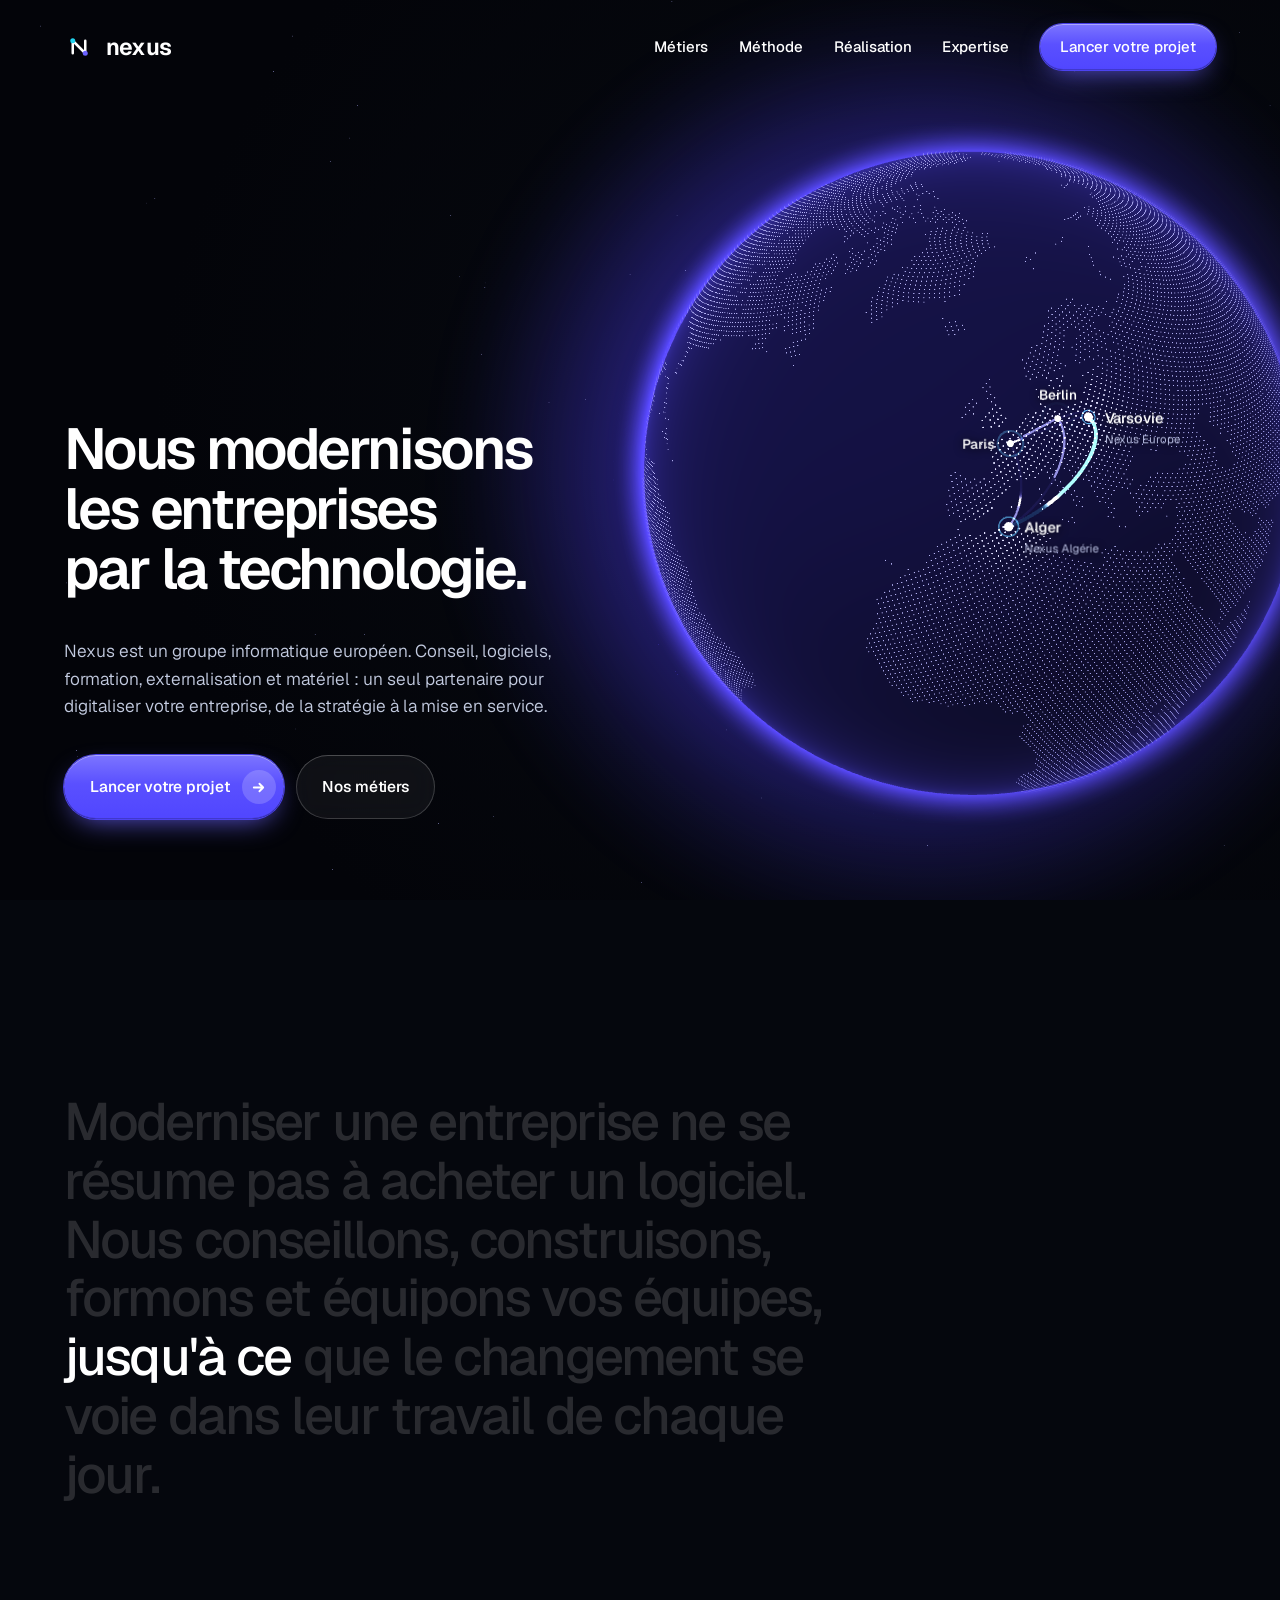
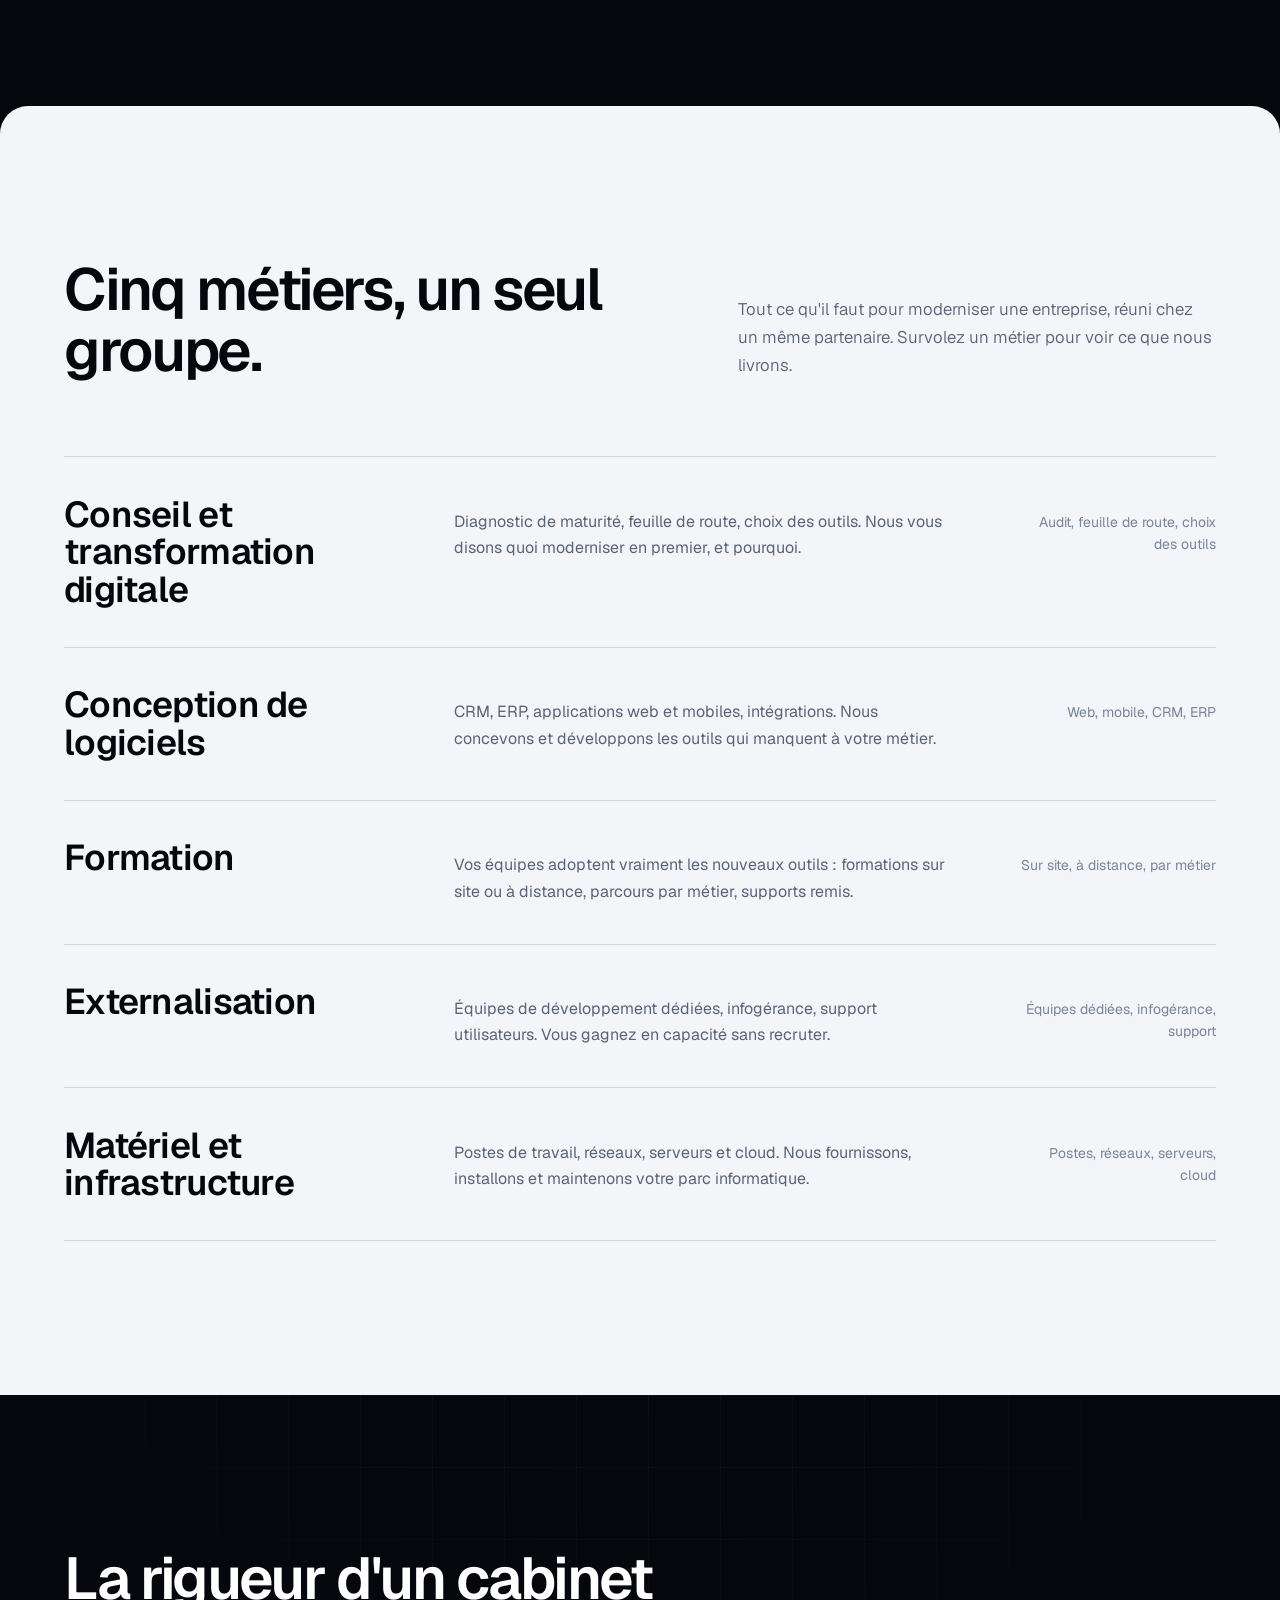
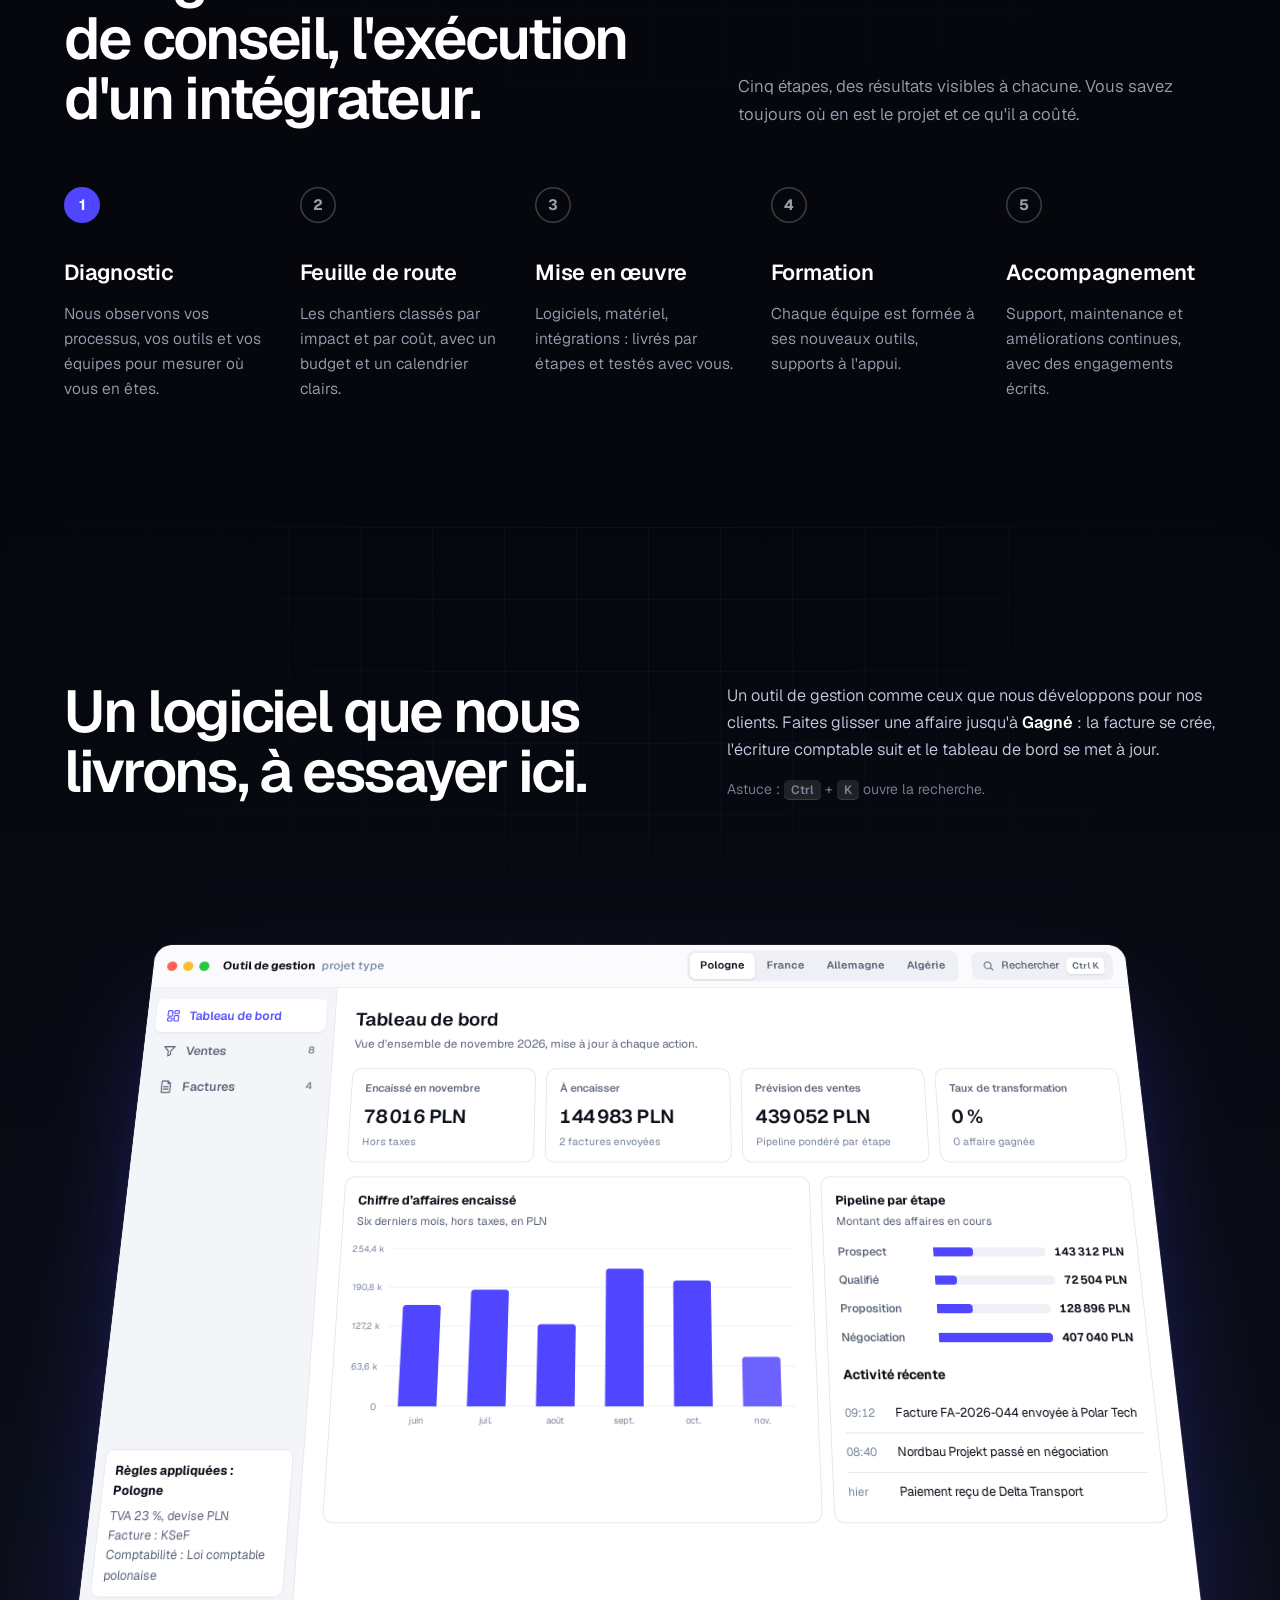
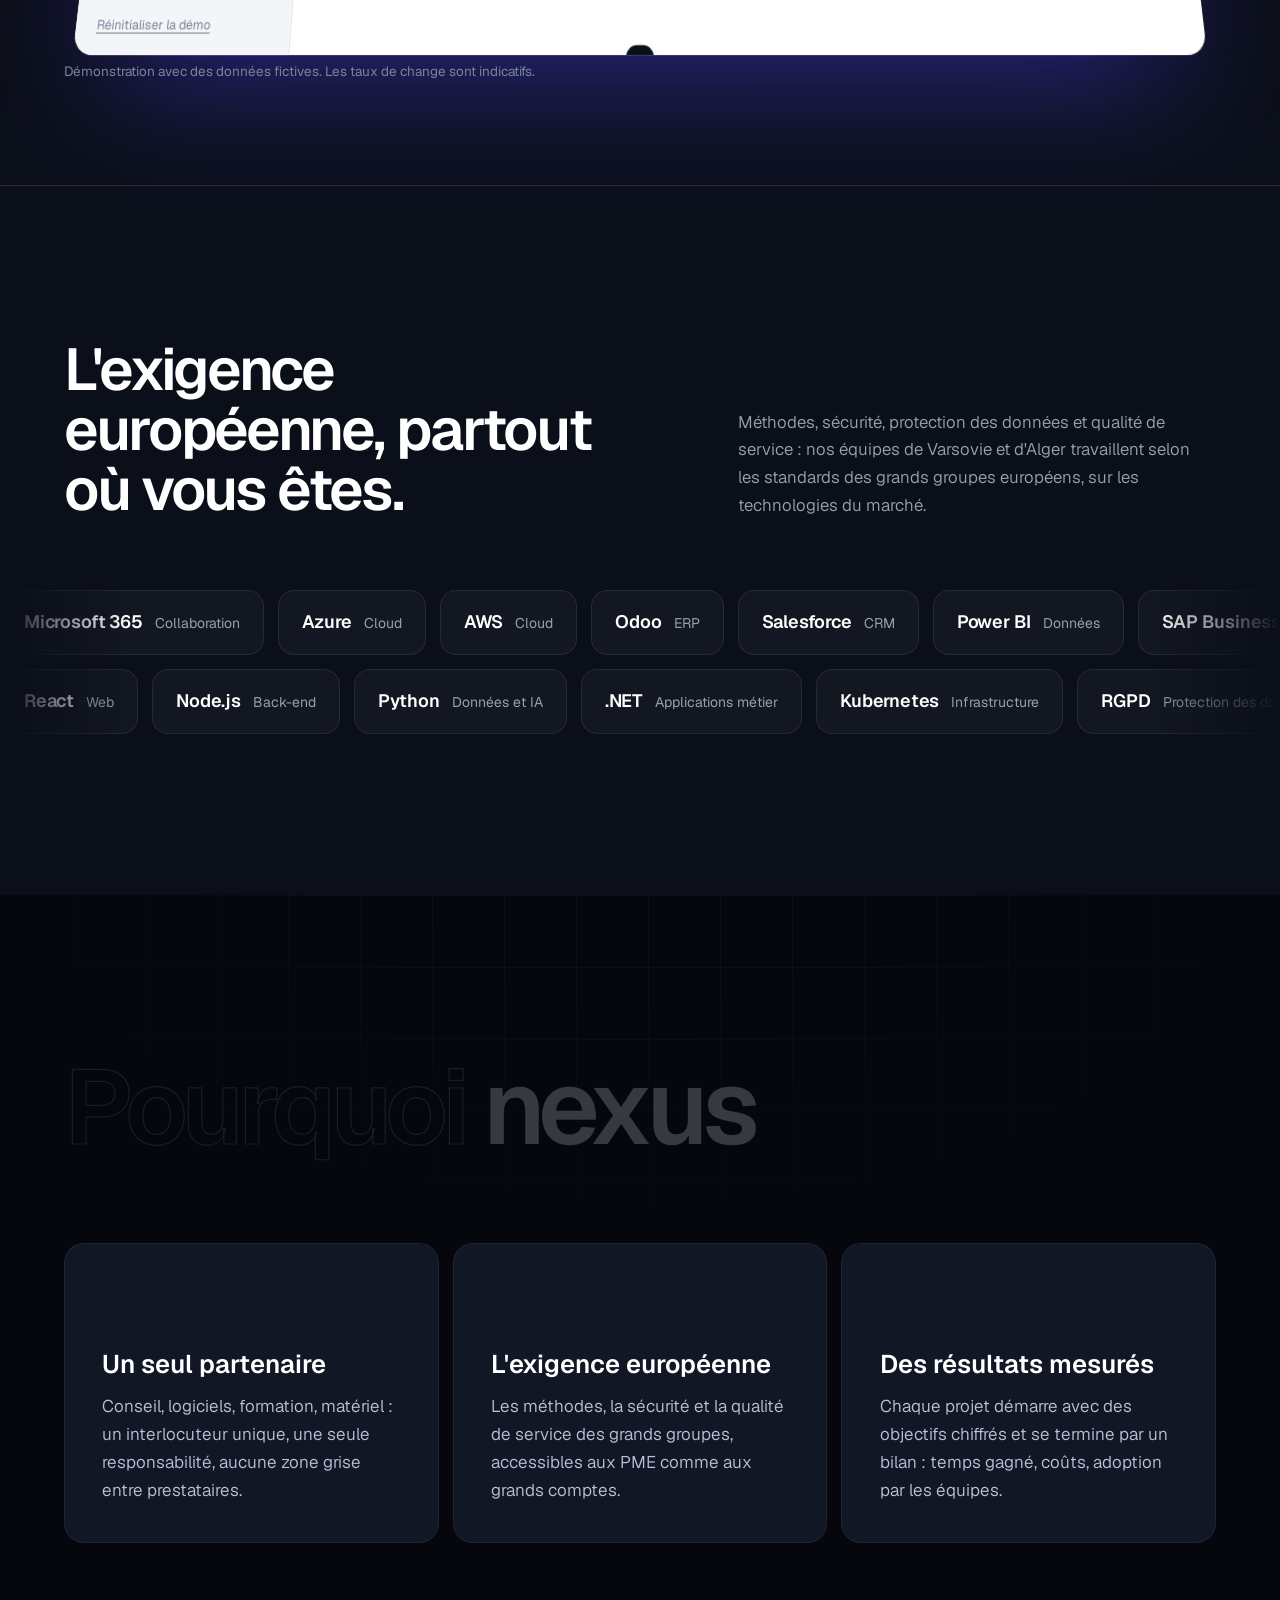
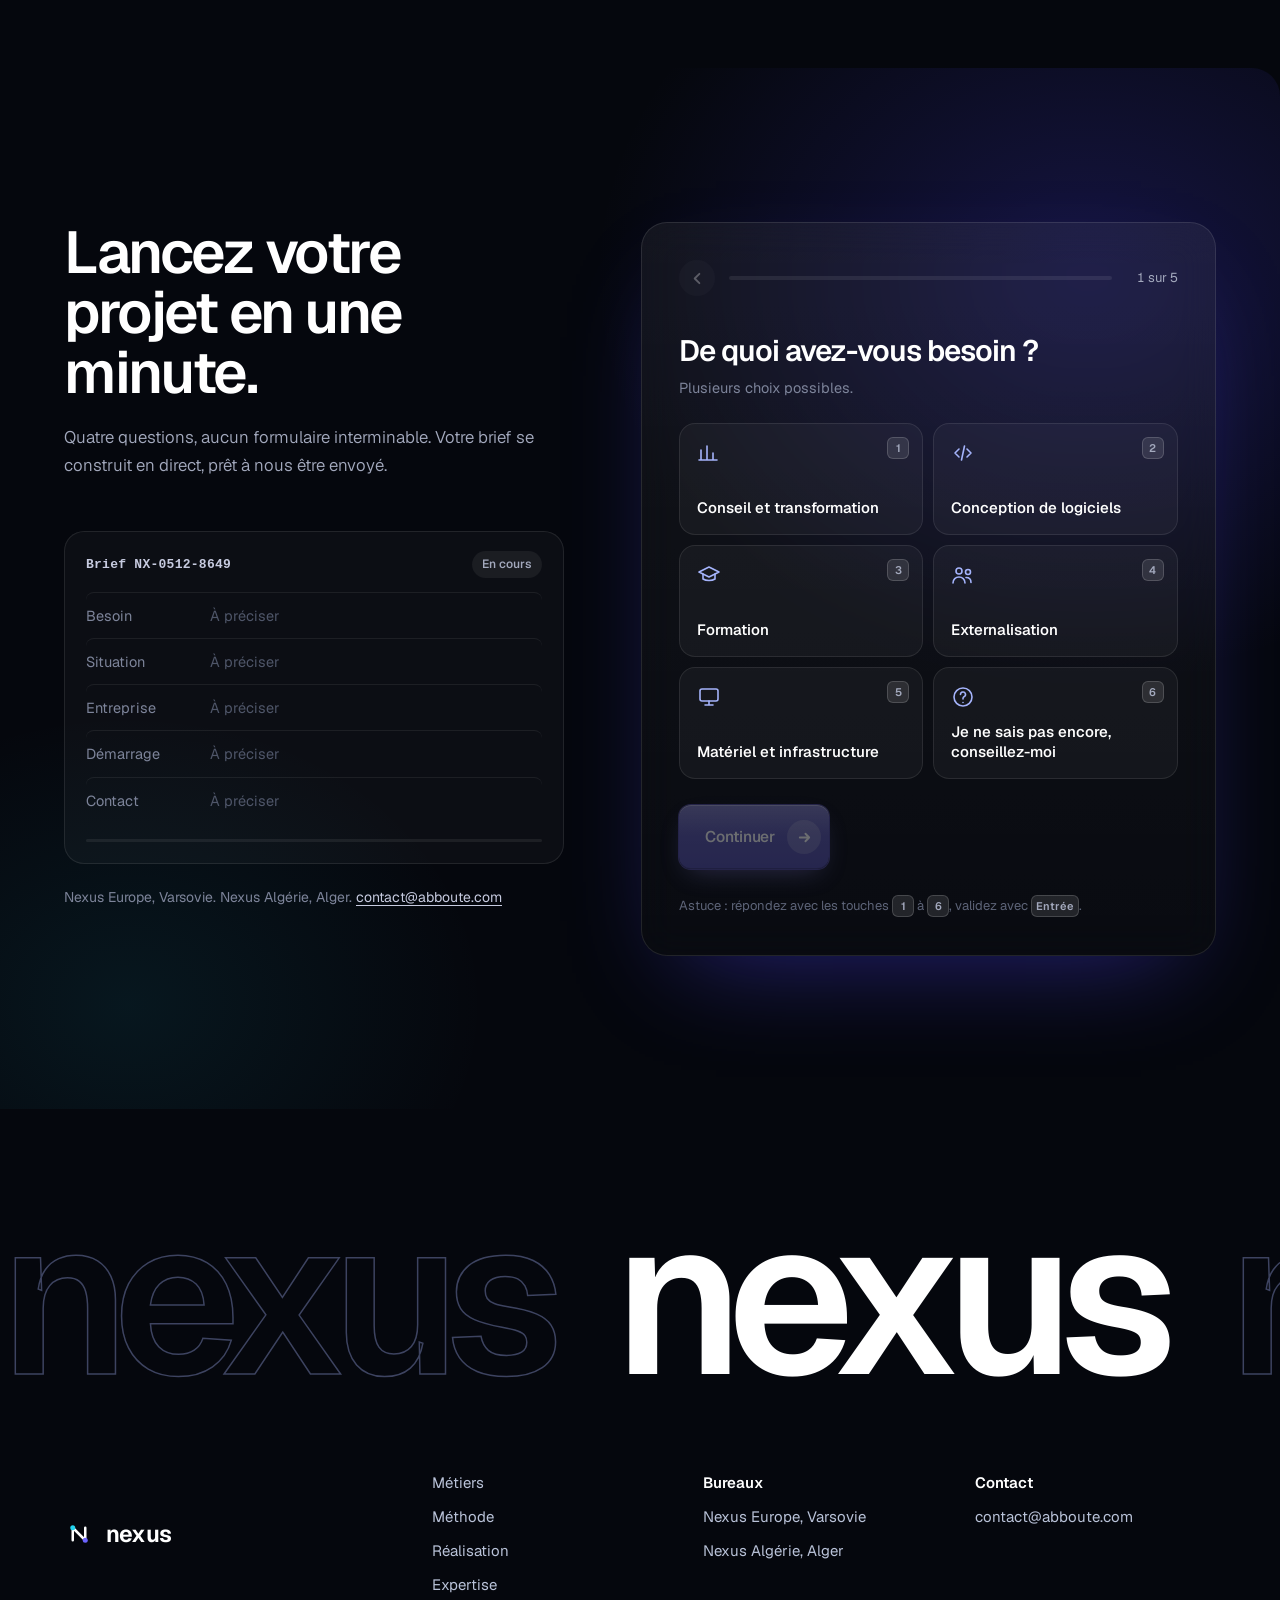
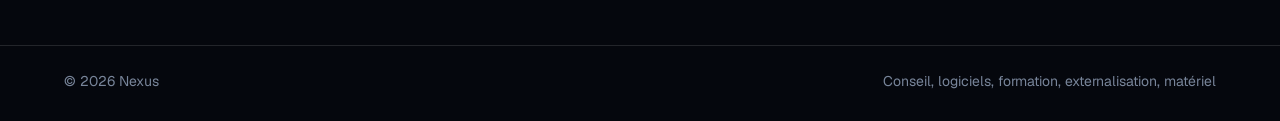
==== index.html @ 3eda7df7 "Nexus : groupe informatique, nouvelle identité, cinq métiers, configurateur de projet Co-Authored-By" ====
<!DOCTYPE html>
<html lang="fr">
<head>
<meta charset="UTF-8">
<meta name="viewport" content="width=device-width, initial-scale=1">
<title>Nexus, groupe informatique : conseil, logiciels, formation, externalisation et matériel</title>
<meta name="description" content="Nexus est un groupe informatique européen installé à Varsovie et à Alger. Conseil, conception de logiciels, formation, externalisation et matériel : un seul partenaire pour moderniser et digitaliser votre entreprise.">
<meta name="theme-color" content="#05070d">
<link rel="icon" href="data:image/svg+xml,%3Csvg xmlns='http://www.w3.org/2000/svg' viewBox='0 0 48 48'%3E%3Crect width='48' height='48' rx='12' fill='%2305070d'/%3E%3Cpath d='M14 34V14l20 20V14' fill='none' stroke='%23fff' stroke-width='4' stroke-linecap='round' stroke-linejoin='round'/%3E%3Ccircle cx='14' cy='14' r='4' fill='%2322d3ee'/%3E%3Ccircle cx='34' cy='34' r='4' fill='%236c63ff'/%3E%3C/svg%3E">
<link rel="preload" href="assets/fonts/geist-latin-wght-normal.woff2" as="font" type="font/woff2" crossorigin>
<link rel="stylesheet" href="assets/css/style.css">
<link rel="preload" href="assets/js/land.bin" as="fetch" type="application/octet-stream" crossorigin>
<script defer src="assets/vendor/gsap.min.js"></script>
<script defer src="assets/vendor/ScrollTrigger.min.js"></script>
<script defer src="assets/vendor/lenis.min.js"></script>
<script defer src="assets/js/globe.js"></script>
<script defer src="assets/js/main.js"></script>
<script defer src="assets/js/suite.js"></script>
<script defer src="assets/js/brief.js"></script>

</head>
<body>

<svg width="0" height="0" style="position:absolute" aria-hidden="true">
  <symbol id="mark" viewBox="0 0 48 48">
    <path d="M14 34V14l20 20V14" fill="none" stroke="currentColor" stroke-width="4" stroke-linecap="round" stroke-linejoin="round"/>
    <circle cx="14" cy="14" r="4" fill="#22d3ee"/><circle cx="34" cy="34" r="4" fill="#6c63ff"/>
  </symbol>
</svg>

<!-- Chargement -->
<div class="loader" id="loader" aria-hidden="true">
  <svg class="loader-mark" viewBox="0 0 48 48">
    <path class="lm-ring" d="M14 34V14l20 20V14"/>
    <circle class="lm-n1" cx="14" cy="14" r="4"/><circle class="lm-n2" cx="34" cy="34" r="4"/>
  </svg>
  <div class="loader-word">nexus</div>
</div>

<a class="skip" href="#contenu">Aller au contenu</a>

<header class="nav" id="nav">
  <a href="#top" class="brand" aria-label="Nexus, accueil">
    <svg class="brand-mark"><use href="#mark"/></svg>
    <span class="brand-word">nexus</span>
  </a>
  <nav class="nav-links" id="navLinks" aria-label="Navigation principale">
    <a href="#metiers">Métiers</a>
    <a href="#methode">Méthode</a>
    <a href="#demo">Réalisation</a>
    <a href="#expertise">Expertise</a>
    <a href="#contact" class="nav-cta">Lancer votre projet</a>
  </nav>
  <button class="burger" id="burger" aria-label="Ouvrir le menu" aria-expanded="false"><span></span><span></span></button>
</header>

<main id="contenu">

<!-- HERO -->
<section class="hero" id="top">
  <canvas class="globe" id="globe" aria-label="Globe interactif reliant les bureaux Nexus d'Alger et de Varsovie à Paris et Berlin. Faites-le tourner en le faisant glisser." role="img"></canvas>
  <div class="globe-labels" id="globeLabels" aria-hidden="true"></div>
  <div class="hero-inner">
    <h1 class="hero-title">
      <span class="hl"><span>Nous modernisons</span></span>
      <span class="hl"><span>les entreprises</span></span>
      <span class="hl"><span>par la technologie.</span></span>
    </h1>
    <p class="hero-lede">Nexus est un groupe informatique européen. Conseil, logiciels, formation, externalisation et matériel&nbsp;: un seul partenaire pour digitaliser votre entreprise, de la stratégie à la mise en service.</p>
    <div class="hero-actions">
      <a href="#contact" class="btn btn-primary">Lancer votre projet</a>
      <a href="#metiers" class="btn btn-ghost">Nos métiers</a>
    </div>
  </div>
</section>

<!-- MANIFESTE -->
<section class="manifesto" aria-label="Notre approche">
  <div class="wrap">
    <p class="mf-text" id="manifesto">Moderniser une entreprise ne se résume pas à acheter un logiciel. Nous conseillons, construisons, formons et équipons vos équipes, jusqu'à ce que le changement se voie dans leur travail de chaque jour.</p>
  </div>
</section>

<!-- METIERS -->
<section class="solutions" id="metiers">
  <div class="wrap">
    <div class="sec-top" data-reveal>
      <h2 class="display-2">Cinq métiers, un seul groupe.</h2>
      <p class="sec-lede">Tout ce qu'il faut pour moderniser une entreprise, réuni chez un même partenaire. Survolez un métier pour voir ce que nous livrons.</p>
    </div>
    <ul class="sol-list" data-reveal-list>
      <li class="sol" data-pv="conseil">
        <h3>Conseil et transformation digitale</h3>
        <p>Diagnostic de maturité, feuille de route, choix des outils. Nous vous disons quoi moderniser en premier, et pourquoi.</p>
        <span class="sol-tags">Audit, feuille de route, choix des outils</span>
      </li>
      <li class="sol" data-pv="code">
        <h3>Conception de logiciels</h3>
        <p>CRM, ERP, applications web et mobiles, intégrations. Nous concevons et développons les outils qui manquent à votre métier.</p>
        <span class="sol-tags">Web, mobile, CRM, ERP</span>
      </li>
      <li class="sol" data-pv="formation">
        <h3>Formation</h3>
        <p>Vos équipes adoptent vraiment les nouveaux outils&nbsp;: formations sur site ou à distance, parcours par métier, supports remis.</p>
        <span class="sol-tags">Sur site, à distance, par métier</span>
      </li>
      <li class="sol" data-pv="outsourcing">
        <h3>Externalisation</h3>
        <p>Équipes de développement dédiées, infogérance, support utilisateurs. Vous gagnez en capacité sans recruter.</p>
        <span class="sol-tags">Équipes dédiées, infogérance, support</span>
      </li>
      <li class="sol" data-pv="materiel">
        <h3>Matériel et infrastructure</h3>
        <p>Postes de travail, réseaux, serveurs et cloud. Nous fournissons, installons et maintenons votre parc informatique.</p>
        <span class="sol-tags">Postes, réseaux, serveurs, cloud</span>
      </li>
    </ul>
  </div>
  <div class="pv" id="pv" aria-hidden="true">
    <div class="pv-panel" data-k="conseil">
      <div class="pv-head"><b>Diagnostic de maturité</b><span>Exemple</span></div>
      <div class="pv-bars">
        <div><span>Processus</span><i style="--v:.72"></i><b>72</b></div>
        <div><span>Outils</span><i style="--v:.41"></i><b>41</b></div>
        <div><span>Données</span><i style="--v:.55"></i><b>55</b></div>
        <div><span>Équipes</span><i style="--v:.83"></i><b>83</b></div>
      </div>
      <div class="pv-total"><span>Priorité n°1</span><b>Unifier les outils</b></div>
    </div>
    <div class="pv-panel" data-k="code">
      <div class="pv-head"><b>synchronisation.ts</b><span>main</span></div>
      <pre class="pv-code"><span class="k">const</span> clients = <span class="k">await</span> crm.<span class="f">lister</span>();
<span class="k">await</span> erp.<span class="f">synchroniser</span>(clients);
tableau.<span class="f">actualiser</span>(<span class="s">'ventes'</span>);
<span class="c">// livré au sprint 4, testé</span><span class="caret"></span></pre>
    </div>
    <div class="pv-panel" data-k="formation">
      <div class="pv-head"><b>Parcours Microsoft 365</b><span>Exemple</span></div>
      <div class="pv-bars">
        <div><span>Teams</span><i style="--v:1"></i><b>100 %</b></div>
        <div><span>SharePoint</span><i style="--v:.75"></i><b>75 %</b></div>
        <div><span>Power BI</span><i class="live" style="--v:.4"></i><b>40 %</b></div>
      </div>
      <div class="pv-total"><span>Équipe ventes</span><b>18 personnes</b></div>
    </div>
    <div class="pv-panel" data-k="outsourcing">
      <div class="pv-head"><b>Support utilisateurs</b><span>Exemple</span></div>
      <ul class="pv-lines pv-tickets">
        <li><span><i class="dot ok"></i>Accès VPN, Lyon</span><b>Résolu</b></li>
        <li><span><i class="dot ok"></i>Nouveau poste, Varsovie</span><b>Résolu</b></li>
        <li class="new"><span><i class="dot run"></i>Imprimante, Alger</span><b>En cours</b></li>
      </ul>
      <div class="pv-total"><span>Prise en charge</span><b>en 12 min</b></div>
    </div>
    <div class="pv-panel" data-k="materiel">
      <div class="pv-head"><b>Parc informatique</b><span>Exemple</span></div>
      <ul class="pv-lines">
        <li><span><i class="dot ok"></i>Postes de travail</span><b>48 à jour</b></li>
        <li><span><i class="dot ok"></i>Serveurs et cloud</span><b>6 surveillés</b></li>
        <li><span><i class="dot run"></i>Réseau et Wi-Fi</span><b>3 sites</b></li>
      </ul>
      <div class="pv-total"><span>Sauvegarde</span><b>cette nuit, 02 h 00</b></div>
    </div>
  </div>
</section>

<!-- METHODE -->
<section class="method" id="methode">
  <div class="wrap">
    <div class="sec-top" data-reveal>
      <h2 class="display-2">La rigueur d'un cabinet de conseil, l'exécution d'un intégrateur.</h2>
      <p class="sec-lede">Cinq étapes, des résultats visibles à chacune. Vous savez toujours où en est le projet et ce qu'il a coûté.</p>
    </div>
    <ol class="steps" id="steps" data-reveal-list>
      <li class="step"><span class="step-n">1</span><h3>Diagnostic</h3><p>Nous observons vos processus, vos outils et vos équipes pour mesurer où vous en êtes.</p></li>
      <li class="step"><span class="step-n">2</span><h3>Feuille de route</h3><p>Les chantiers classés par impact et par coût, avec un budget et un calendrier clairs.</p></li>
      <li class="step"><span class="step-n">3</span><h3>Mise en œuvre</h3><p>Logiciels, matériel, intégrations&nbsp;: livrés par étapes et testés avec vous.</p></li>
      <li class="step"><span class="step-n">4</span><h3>Formation</h3><p>Chaque équipe est formée à ses nouveaux outils, supports à l'appui.</p></li>
      <li class="step"><span class="step-n">5</span><h3>Accompagnement</h3><p>Support, maintenance et améliorations continues, avec des engagements écrits.</p></li>
    </ol>
  </div>
</section>

<!-- DEMO -->
<section class="demo" id="demo">
  <div class="wrap demo-head" data-reveal>
    <h2 class="display-2">Un logiciel que nous livrons, à essayer ici.</h2>
    <div class="demo-intro">
      <p>Un outil de gestion comme ceux que nous développons pour nos clients. Faites glisser une affaire jusqu'à <strong>Gagné</strong>&nbsp;: la facture se crée, l'écriture comptable suit et le tableau de bord se met à jour.</p>
      <p class="kbd-hint">Astuce&nbsp;: <kbd>Ctrl</kbd> + <kbd>K</kbd> ouvre la recherche.</p>
    </div>
  </div>

  <div class="app" id="app" aria-label="Démonstration interactive d'un outil de gestion développé par Nexus">
    <div class="app-bar">
      <div class="lights" aria-hidden="true"><i></i><i></i><i></i></div>
      <div class="app-title">Outil de gestion <span>projet type</span></div>
      <div class="country" role="radiogroup" aria-label="Pays de votre entreprise" id="countrySwitch"></div>
      <button class="search-btn" id="openPalette" type="button"><svg viewBox="0 0 24 24" aria-hidden="true"><circle cx="11" cy="11" r="6.5"/><path d="M16 16l4.5 4.5"/></svg><span>Rechercher</span><kbd>Ctrl K</kbd></button>
    </div>
    <div class="app-body">
      <aside class="app-side">
        <nav class="side-nav" aria-label="Modules de la démo">
          <button data-page="dash" type="button"><svg viewBox="0 0 24 24" aria-hidden="true"><rect x="3.5" y="3.5" width="7" height="9" rx="1.5"/><rect x="13.5" y="3.5" width="7" height="5" rx="1.5"/><rect x="13.5" y="11.5" width="7" height="9" rx="1.5"/><rect x="3.5" y="15.5" width="7" height="5" rx="1.5"/></svg>Tableau de bord</button>
          <button data-page="crm" type="button"><svg viewBox="0 0 24 24" aria-hidden="true"><path d="M4 5h16l-6 7v6l-4 2v-8z"/></svg>Ventes<span class="side-count" id="crmCount"></span></button>
          <button data-page="inv" type="button"><svg viewBox="0 0 24 24" aria-hidden="true"><path d="M6 3h9l4 4v14H6z"/><path d="M15 3v4h4M9 12h7M9 16h7"/></svg>Factures<span class="side-count" id="invCount"></span></button>
        </nav>
        <div class="side-foot">
          <div class="side-rules" id="sideRules"></div>
          <button class="reset" id="resetDemo" type="button">Réinitialiser la démo</button>
        </div>
      </aside>
      <div class="app-main" id="view" tabindex="-1"></div>
    </div>
    <div class="toast" id="toast" role="status" aria-live="polite"></div>
    <div class="palette-scrim" id="paletteScrim" hidden>
      <div class="palette" role="dialog" aria-modal="true" aria-label="Recherche et commandes">
        <div class="palette-input"><svg viewBox="0 0 24 24" aria-hidden="true"><circle cx="11" cy="11" r="6.5"/><path d="M16 16l4.5 4.5"/></svg>
          <input id="paletteInput" type="text" placeholder="Rechercher un client, une facture, une action…" aria-label="Rechercher" autocomplete="off" aria-controls="paletteList">
          <kbd>Échap</kbd></div>
        <ul class="palette-list" id="paletteList" data-lenis-prevent role="listbox"></ul>
      </div>
    </div>
  </div>
  <p class="wrap demo-note">Démonstration avec des données fictives. Les taux de change sont indicatifs.</p>
</section>


<!-- EXPERTISE -->
<section class="norms" id="expertise">
  <div class="wrap">
    <div class="sec-top" data-reveal>
      <h2 class="display-2">L'exigence européenne, partout où vous êtes.</h2>
      <p class="sec-lede">Méthodes, sécurité, protection des données et qualité de service&nbsp;: nos équipes de Varsovie et d'Alger travaillent selon les standards des grands groupes européens, sur les technologies du marché.</p>
    </div>
  </div>
  <div class="marquee" aria-label="Technologies et standards que nous utilisons">
    <ul class="mq-row"><li><b>Microsoft 365</b><span>Collaboration</span></li><li><b>Azure</b><span>Cloud</span></li><li><b>AWS</b><span>Cloud</span></li><li><b>Odoo</b><span>ERP</span></li><li><b>Salesforce</b><span>CRM</span></li><li><b>Power BI</b><span>Données</span></li><li><b>SAP Business One</b><span>ERP</span></li></ul><ul class="mq-row" aria-hidden="true"><li><b>Microsoft 365</b><span>Collaboration</span></li><li><b>Azure</b><span>Cloud</span></li><li><b>AWS</b><span>Cloud</span></li><li><b>Odoo</b><span>ERP</span></li><li><b>Salesforce</b><span>CRM</span></li><li><b>Power BI</b><span>Données</span></li><li><b>SAP Business One</b><span>ERP</span></li></ul>
  </div>
  <div class="marquee rev" aria-hidden="true">
    <ul class="mq-row"><li><b>React</b><span>Web</span></li><li><b>Node.js</b><span>Back-end</span></li><li><b>Python</b><span>Données et IA</span></li><li><b>.NET</b><span>Applications métier</span></li><li><b>Kubernetes</b><span>Infrastructure</span></li><li><b>RGPD</b><span>Protection des données</span></li><li><b>ISO 27001</b><span>Sécurité</span></li><li><b>ITIL</b><span>Services informatiques</span></li><li><b>Scrum</b><span>Méthode agile</span></li></ul><ul class="mq-row"><li><b>React</b><span>Web</span></li><li><b>Node.js</b><span>Back-end</span></li><li><b>Python</b><span>Données et IA</span></li><li><b>.NET</b><span>Applications métier</span></li><li><b>Kubernetes</b><span>Infrastructure</span></li><li><b>RGPD</b><span>Protection des données</span></li><li><b>ISO 27001</b><span>Sécurité</span></li><li><b>ITIL</b><span>Services informatiques</span></li><li><b>Scrum</b><span>Méthode agile</span></li></ul>
  </div>
</section>

<!-- POURQUOI -->
<section class="why">
  <div class="wrap">
    <h2 class="why-title"><span class="why-o">Pourquoi</span> <span>nexus</span></h2>
    <div class="why-grid" data-reveal-list>
      <article class="why-card"><h3>Un seul partenaire</h3><p>Conseil, logiciels, formation, matériel&nbsp;: un interlocuteur unique, une seule responsabilité, aucune zone grise entre prestataires.</p></article>
      <article class="why-card"><h3>L'exigence européenne</h3><p>Les méthodes, la sécurité et la qualité de service des grands groupes, accessibles aux PME comme aux grands comptes.</p></article>
      <article class="why-card"><h3>Des résultats mesurés</h3><p>Chaque projet démarre avec des objectifs chiffrés et se termine par un bilan&nbsp;: temps gagné, coûts, adoption par les équipes.</p></article>
    </div>
  </div>
</section>

<!-- CONTACT : configurateur de projet -->
<section class="contact" id="contact">
  <div class="wrap cfg-grid">
    <div class="cfg-left">
      <h2 class="display-2">Lancez votre projet en une minute.</h2>
      <p class="sec-lede">Quatre questions, aucun formulaire interminable. Votre brief se construit en direct, prêt à nous être envoyé.</p>
      <article class="brief" id="brief" aria-live="polite">
        <header><span class="brief-ref" id="briefRef">Brief NX</span><span class="brief-state" id="briefState">En cours</span></header>
        <dl>
          <div data-b="need"><dt>Besoin</dt><dd>À préciser</dd></div>
          <div data-b="stage"><dt>Situation</dt><dd>À préciser</dd></div>
          <div data-b="size"><dt>Entreprise</dt><dd>À préciser</dd></div>
          <div data-b="when"><dt>Démarrage</dt><dd>À préciser</dd></div>
          <div data-b="who"><dt>Contact</dt><dd>À préciser</dd></div>
        </dl>
        <div class="brief-bar"><i id="briefBar"></i></div>
      </article>
      <p class="cfg-offices">Nexus Europe, Varsovie. Nexus Algérie, Alger. <a href="mailto:contact@abboute.com">contact@abboute.com</a></p>
    </div>

    <form class="cfg" id="cfg" novalidate>
      <div class="cfg-top"><button type="button" class="cfg-back" id="cfgBack" aria-label="Question précédente" disabled><svg viewBox="0 0 16 16"><path d="M10 3L5 8l5 5"/></svg></button>
        <div class="cfg-prog" aria-hidden="true"><i id="cfgProg"></i></div><span class="cfg-count" id="cfgCount">1 sur 5</span></div>

      <fieldset class="cfg-step on" data-step="need">
        <legend>De quoi avez-vous besoin&nbsp;?</legend>
        <p class="cfg-hint">Plusieurs choix possibles.</p>
        <div class="tiles"><label class="tile"><input type="checkbox" name="need" value="Conseil et transformation"><span class="tile-in"><kbd>1</kbd><svg viewBox="0 0 24 24"><path d="M4 19V9m6 10V5m6 14v-7m4 7H2"/></svg><b>Conseil et transformation</b></span></label><label class="tile"><input type="checkbox" name="need" value="Conception de logiciels"><span class="tile-in"><kbd>2</kbd><svg viewBox="0 0 24 24"><path d="M8 8l-4 4 4 4m8-8l4 4-4 4M13.5 5l-3 14"/></svg><b>Conception de logiciels</b></span></label><label class="tile"><input type="checkbox" name="need" value="Formation"><span class="tile-in"><kbd>3</kbd><svg viewBox="0 0 24 24"><path d="M2 9l10-5 10 5-10 5L2 9z"/><path d="M6 11v5c3 2 9 2 12 0v-5"/></svg><b>Formation</b></span></label><label class="tile"><input type="checkbox" name="need" value="Externalisation"><span class="tile-in"><kbd>4</kbd><svg viewBox="0 0 24 24"><circle cx="8" cy="8" r="3"/><circle cx="17" cy="9" r="2.5"/><path d="M2 20c0-3.5 2.7-6 6-6s6 2.5 6 6m1-5.5c3 0 5 2 5 5"/></svg><b>Externalisation</b></span></label><label class="tile"><input type="checkbox" name="need" value="Matériel et infrastructure"><span class="tile-in"><kbd>5</kbd><svg viewBox="0 0 24 24"><rect x="3" y="4" width="18" height="12" rx="2"/><path d="M8 20h8m-4-4v4"/></svg><b>Matériel et infrastructure</b></span></label><label class="tile"><input type="checkbox" name="need" value="Je ne sais pas encore, conseillez-moi"><span class="tile-in"><kbd>6</kbd><svg viewBox="0 0 24 24"><circle cx="12" cy="12" r="9"/><path d="M9.5 9.5a2.5 2.5 0 1 1 3.5 2.3c-.6.3-1 .9-1 1.6v.6M12 17.5h.01"/></svg><b>Je ne sais pas encore, conseillez-moi</b></span></label></div>
        <button type="button" class="btn btn-primary cfg-next" disabled>Continuer</button>
      </fieldset>

      <fieldset class="cfg-step" data-step="stage">
        <legend>Où en est votre projet&nbsp;?</legend>
        <div class="opts"><label class="opt"><input type="radio" name="stage" value="Une idée à explorer"><span><kbd>1</kbd>Une idée à explorer</span></label><label class="opt"><input type="radio" name="stage" value="Un besoin précis"><span><kbd>2</kbd>Un besoin précis</span></label><label class="opt"><input type="radio" name="stage" value="Une urgence"><span><kbd>3</kbd>Une urgence</span></label></div>
      </fieldset>

      <fieldset class="cfg-step" data-step="size">
        <legend>Quelle est la taille de votre entreprise&nbsp;?</legend>
        <div class="opts"><label class="opt"><input type="radio" name="size" value="1 à 10 personnes"><span><kbd>1</kbd>1 à 10 personnes</span></label><label class="opt"><input type="radio" name="size" value="11 à 50 personnes"><span><kbd>2</kbd>11 à 50 personnes</span></label><label class="opt"><input type="radio" name="size" value="51 à 250 personnes"><span><kbd>3</kbd>51 à 250 personnes</span></label><label class="opt"><input type="radio" name="size" value="Plus de 250 personnes"><span><kbd>4</kbd>Plus de 250 personnes</span></label></div>
      </fieldset>

      <fieldset class="cfg-step" data-step="when">
        <legend>Quand souhaitez-vous démarrer&nbsp;?</legend>
        <div class="opts"><label class="opt"><input type="radio" name="when" value="Dès que possible"><span><kbd>1</kbd>Dès que possible</span></label><label class="opt"><input type="radio" name="when" value="Dans 1 à 3 mois"><span><kbd>2</kbd>Dans 1 à 3 mois</span></label><label class="opt"><input type="radio" name="when" value="Plus tard, je me renseigne"><span><kbd>3</kbd>Plus tard, je me renseigne</span></label></div>
      </fieldset>

      <fieldset class="cfg-step" data-step="who">
        <legend>Où vous envoyer notre réponse&nbsp;?</legend>
        <div class="cfg-fields">
          <div class="field"><input id="cf-name" name="name" required placeholder=" " autocomplete="name"><label for="cf-name">Nom et prénom</label></div>
          <div class="field"><input id="cf-mail" name="email" type="email" required placeholder=" " autocomplete="email"><label for="cf-mail">E-mail professionnel</label></div>
          <div class="field"><input id="cf-co" name="company" placeholder=" " autocomplete="organization"><label for="cf-co">Entreprise</label></div>
          <div class="field"><input id="cf-msg" name="message" placeholder=" "><label for="cf-msg">Un mot sur le projet (facultatif)</label></div>
        </div>
        <button type="submit" class="btn btn-primary cfg-next">Générer mon brief</button>
        <p class="cfg-err" id="cfgErr" role="alert"></p>
      </fieldset>

      <div class="cfg-step cfg-done" data-step="done" tabindex="-1">
        <svg class="done-mark" viewBox="0 0 64 64" aria-hidden="true"><circle cx="32" cy="32" r="28"/><path d="M20 33l8 8 16-17"/></svg>
        <h3>Votre brief est prêt.</h3>
        <p>Il ne reste qu'à l'envoyer&nbsp;: votre messagerie s'ouvre avec tout prérempli.</p>
        <dl class="done-sum" id="doneSum"></dl>
        <div class="done-actions">
          <a class="btn btn-primary" id="cfgSend" href="#">Envoyer le brief</a>
          <button type="button" class="btn btn-ghost" id="cfgCopy">Copier le brief</button>
        </div>
        <button type="button" class="cfg-restart" id="cfgEdit">Modifier mes réponses</button>
      </div>
      <p class="cfg-keys" aria-hidden="true">Astuce&nbsp;: répondez avec les touches <kbd>1</kbd> à <kbd>6</kbd>, validez avec <kbd>Entrée</kbd>.</p>
    </form>
  </div>
</section>

</main>

<footer class="footer">
  <div class="foot-giant" aria-hidden="true"><div class="fg-track"><span>nexus</span><span>nexus</span><span>nexus</span><span>nexus</span><span>nexus</span><span>nexus</span></div></div>
  <div class="wrap foot-cols">
    <div class="foot-brand"><svg class="brand-mark"><use href="#mark"/></svg><span class="brand-word">nexus</span></div>
    <nav class="foot-col" aria-label="Pied de page"><a href="#metiers">Métiers</a><a href="#methode">Méthode</a><a href="#demo">Réalisation</a><a href="#expertise">Expertise</a></nav>
    <div class="foot-col"><span class="fh">Bureaux</span><span>Nexus Europe, Varsovie</span><span>Nexus Algérie, Alger</span></div>
    <div class="foot-col"><span class="fh">Contact</span><a href="mailto:contact@abboute.com">contact@abboute.com</a></div>
  </div>
  <div class="wrap foot-base"><span>© 2026 Nexus</span><span>Conseil, logiciels, formation, externalisation, matériel</span></div>
</footer>

</body>
</html>
---- assets/css/style.css ----
@font-face{font-family:'Geist';font-style:normal;font-display:swap;font-weight:100 900;src:url(../fonts/geist-latin-ext-wght-normal.woff2) format('woff2-variations');unicode-range:U+0100-02BA,U+02BD-02C5,U+02C7-02CC,U+02CE-02D7,U+02DD-02FF,U+0304,U+0308,U+0329,U+1D00-1DBF,U+1E00-1E9F,U+1EF2-1EFF,U+2020,U+20A0-20AB,U+20AD-20C0,U+2113,U+2C60-2C7F,U+A720-A7FF}
@font-face{font-family:'Geist';font-style:normal;font-display:swap;font-weight:100 900;src:url(../fonts/geist-latin-wght-normal.woff2) format('woff2-variations');unicode-range:U+0000-00FF,U+0131,U+0152-0153,U+02BB-02BC,U+02C6,U+02DA,U+02DC,U+0304,U+0308,U+0329,U+2000-206F,U+20AC,U+2122,U+2191,U+2193,U+2212,U+2215,U+FEFF,U+FFFD}
/* ABBOUTE — identité de l'ancien logo, composition Panattoni */
:root{
  --night:#05070d; --night-2:#0b0f19; --night-3:#121726;
  --royal:#5046ff; --royal-d:#3f35d9; --signal:#6c63ff; --sky:#a5b4fc;
  --white:#fff; --mist:#f4f5f8; --rule:#e4e7ee;
  --slate:#5a6478; --muted:#78859a; --steel:#98a0b0;
  --line:rgba(255,255,255,.12); --line-2:rgba(255,255,255,.22);
  --f:'Geist',system-ui,-apple-system,'Segoe UI',sans-serif;
  --ease:cubic-bezier(.16,1,.3,1); --ease-io:cubic-bezier(.65,0,.35,1);
  --gut:clamp(20px,5vw,96px);
}
*,*::before,*::after{box-sizing:border-box;margin:0;padding:0}
html{scroll-behavior:smooth;-webkit-font-smoothing:antialiased;-moz-osx-font-smoothing:grayscale}
body{font-family:var(--f);font-size:17px;line-height:1.6;color:var(--white);background:var(--night);overflow-x:hidden}
a{color:inherit;text-decoration:none}
button{font:inherit;color:inherit;background:none;border:0;cursor:pointer}
input,textarea{font:inherit;color:inherit}
:focus-visible{outline:2px solid var(--sky);outline-offset:3px;border-radius:2px}
::selection{background:var(--royal);color:#fff}
.wrap{max-width:1560px;margin:0 auto;padding:0 var(--gut)}
.skip{position:absolute;left:-999px;top:12px;background:#fff;color:var(--night);padding:10px 16px;z-index:200}
.skip:focus{left:12px}

/* Wordmark, typographie du logo : italique large et grasse */
.brand{display:inline-flex;align-items:center;gap:12px}
.brand-mark{width:34px;height:34px;color:#fff}
.brand-word{font-weight:700;font-size:19px;letter-spacing:.16em}
.display-2{font-weight:600;font-size:clamp(2.2rem,4.6vw,4.4rem);line-height:1.02;letter-spacing:-.04em}
.sec-top{display:grid;grid-template-columns:1.25fr 1fr;gap:clamp(30px,6vw,120px);align-items:end;margin-bottom:clamp(48px,6vw,96px)}
.sec-lede{font-size:clamp(1.05rem,1.3vw,1.2rem);line-height:1.65;color:var(--steel);max-width:52ch;font-weight:350}

/* Boutons */
.btn{display:inline-flex;align-items:center;justify-content:center;gap:10px;padding:17px 30px;font-weight:600;font-size:15.5px;position:relative;overflow:hidden;isolation:isolate;transition:color .35s var(--ease)}
.btn::after{content:"";position:absolute;inset:0;z-index:-1;transform:scaleX(0);transform-origin:right;transition:transform .55s var(--ease-io)}
.btn:hover::after{transform:scaleX(1);transform-origin:left}
.btn-primary{background:var(--royal);color:#fff}
.btn-primary::after{background:var(--signal)}
.btn-ghost{box-shadow:inset 0 0 0 1px var(--line-2);color:#fff}
.btn-ghost::after{background:#fff}
.btn-ghost:hover{color:var(--night)}

/* Chargement : le symbole se trace, une seule fois */
.loader{position:fixed;inset:0;z-index:300;background:var(--night);display:flex;align-items:center;justify-content:center;gap:18px;transition:transform 1s var(--ease-io) .15s}
.loader.out{transform:translateY(-100%)}
.loader-mark{width:64px;height:64px;fill:none;stroke-linecap:round}
.lm-ring{stroke:#fff;stroke-width:4.2;stroke-dasharray:80;stroke-dashoffset:80;animation:draw .8s var(--ease) .05s forwards}
.lm-swoosh{stroke:var(--sky);stroke-width:3;stroke-dasharray:40;stroke-dashoffset:40;animation:draw .5s var(--ease) .4s forwards}
@keyframes draw{to{stroke-dashoffset:0}}
.loader-word{font-weight:700;font-size:clamp(26px,3.4vw,40px);letter-spacing:.18em;clip-path:inset(0 100% 0 0);animation:wipe .7s var(--ease) .35s forwards}
@keyframes wipe{to{clip-path:inset(0 0 0 0)}}

/* Navigation */
.nav{position:fixed;inset:0 0 auto;z-index:100;display:flex;align-items:center;justify-content:space-between;padding:24px var(--gut);transition:padding .5s var(--ease),background .5s var(--ease),box-shadow .5s}
.nav.solid{background:rgba(5,7,13,.9);backdrop-filter:blur(16px) saturate(1.4);-webkit-backdrop-filter:blur(16px) saturate(1.4);padding-top:14px;padding-bottom:14px;box-shadow:0 1px 0 var(--line)}
.nav-links{display:flex;align-items:center;gap:clamp(18px,2.4vw,40px)}
.nav-links a{font-size:15px;font-weight:500;position:relative}
.nav-links a:not(.nav-cta)::after{content:"";position:absolute;left:0;right:0;bottom:-6px;height:2px;background:var(--sky);transform:scaleX(0);transform-origin:right;transition:transform .45s var(--ease-io)}
.nav-links a:not(.nav-cta):hover::after{transform:scaleX(1);transform-origin:left}
.nav-cta{background:var(--royal);padding:12px 20px;transition:background .3s}
.nav-cta:hover{background:var(--signal)}
.burger{display:none;width:44px;height:44px;flex-direction:column;justify-content:center;align-items:center;gap:7px}
.burger span{width:26px;height:2px;background:#fff;transition:transform .4s var(--ease)}
.burger[aria-expanded="true"] span:first-child{transform:translateY(4.5px) rotate(45deg)}
.burger[aria-expanded="true"] span:last-child{transform:translateY(-4.5px) rotate(-45deg)}

/* Hero */
.hero{position:relative;min-height:100svh;display:flex;align-items:flex-end;overflow:hidden;background:radial-gradient(60% 75% at 72% 48%,#151238 0%,#05070d 58%,#030409 100%)}
.globe{position:absolute;inset:0;width:100%;height:100%;display:block;cursor:grab;touch-action:pan-y;opacity:0;transition:opacity 1.2s ease}
.globe-ready .globe{opacity:1}
.grabbing .globe{cursor:grabbing}
.globe-labels{position:absolute;inset:0;pointer-events:none;z-index:1}
.g-label{position:absolute;left:0;top:0;opacity:0;white-space:nowrap;will-change:transform,opacity}
.g-label>*{position:relative}
.g-label.r>b,.g-label.r>span{left:16px;top:-11px}
.g-label.l>b{left:-16px;top:-10px;transform:translateX(-100%)}
.g-label.t>b{top:-34px;transform:translateX(-50%)}
.g-label b{display:block;font-weight:550;font-size:13.5px;letter-spacing:-.005em;color:#fff;text-shadow:0 1px 10px rgba(3,4,9,.9)}
.g-label span{display:block;font-size:11.5px;color:#b7bde0;margin-top:1px;text-shadow:0 1px 10px rgba(3,4,9,.9)}
.g-label.hq b{font-size:14.5px}
.no-webgl .hero{background:radial-gradient(55% 70% at 74% 50%,#2a2380 0%,#151238 35%,#05070d 70%)}
.hero-inner{position:relative;z-index:2;pointer-events:none;padding:140px var(--gut) clamp(56px,9vh,110px);width:100%;max-width:1560px;margin:0 auto}
.hero-title{font-weight:600;font-size:clamp(2.4rem,4.5vw,5rem);line-height:1;letter-spacing:-.045em}
.hl{display:block;overflow:hidden;padding:0 .08em .04em 0}
.hl>span{display:block;transform:translateY(108%);transition:transform 1.25s var(--ease)}
.ready .hl>span{transform:none}
.ready .hl:nth-child(2)>span{transition-delay:.09s}
.ready .hl:nth-child(3)>span{transition-delay:.18s}
.hero-lede{max-width:46ch;margin-top:clamp(26px,3vw,40px);font-size:clamp(1.05rem,1.35vw,1.28rem);line-height:1.6;color:#c3cbe0;font-weight:350}
.hero-actions,.hero-title{pointer-events:auto}
.hero-actions{display:flex;flex-wrap:wrap;gap:12px;margin-top:34px}
.hero-offices{margin-top:30px;font-size:14.5px;color:var(--muted)}
.hero-lede,.hero-actions,.hero-offices{opacity:0;transform:translateY(16px);transition:opacity 1s var(--ease),transform 1s var(--ease)}
.ready .hero-lede{opacity:1;transform:none;transition-delay:.45s}
.ready .hero-actions{opacity:1;transform:none;transition-delay:.55s}
.ready .hero-offices{opacity:1;transform:none;transition-delay:.65s}

/* Texte circulaire (signature Panattoni) */
.spin-link{position:absolute;z-index:3;right:var(--gut);bottom:clamp(56px,9vh,110px);width:150px;height:150px;display:block}
.spin-link svg{width:100%;height:100%;overflow:visible;animation:spin 20s linear infinite}
.spin-link text{font-size:13.5px;font-weight:600;fill:#fff;letter-spacing:.06em}
.spin-core{position:absolute;inset:38px;border-radius:50%;background:var(--royal);display:grid;place-items:center;transition:transform .5s var(--ease),background .3s}
.spin-core svg{width:28px;height:28px;fill:none;stroke:#fff;stroke-width:1.8;stroke-linecap:round;stroke-linejoin:round;animation:none}
.spin-link:hover .spin-core{transform:scale(1.12);background:var(--signal)}
@keyframes spin{to{transform:rotate(360deg)}}

/* Démo */
.demo{padding:clamp(96px,12vw,180px) 0 clamp(70px,8vw,120px);background:linear-gradient(180deg,var(--night) 0%,var(--night-2) 100%)}
.demo-head{display:grid;grid-template-columns:1.2fr 1fr;gap:clamp(30px,6vw,110px);align-items:end;margin-bottom:clamp(40px,5vw,72px)}
.demo-intro p{color:#c3cbe0;font-size:clamp(1.02rem,1.25vw,1.16rem);line-height:1.65;max-width:50ch;font-weight:350}
.demo-intro strong{color:#fff;font-weight:600}
.kbd-hint{margin-top:14px;font-size:14px!important;color:var(--muted)!important}
kbd{font-family:var(--f);font-size:12px;font-weight:600;padding:2px 7px;border-radius:5px;background:rgba(255,255,255,.1);box-shadow:inset 0 -1px 0 rgba(255,255,255,.12)}
.demo-note{margin-top:22px;font-size:13.5px;color:var(--muted)}

/* Méthode, solutions, normes, pourquoi, contact */
.solutions{background:var(--mist);color:var(--night);padding:clamp(100px,12vw,190px) 0}
.solutions .sec-lede{color:var(--slate)}
.sol-list{list-style:none;border-top:1px solid #cfd4de}
.sol{display:grid;grid-template-columns:minmax(220px,1fr) 1.5fr minmax(150px,.6fr);gap:clamp(20px,4vw,64px);align-items:baseline;padding:clamp(28px,3vw,44px) 0;border-bottom:1px solid #cfd4de;position:relative;isolation:isolate;transition:color .45s var(--ease-io),padding .55s var(--ease)}
.sol::before{content:"";position:absolute;inset:0 calc(-1 * var(--gut));background:var(--night);z-index:-1;transform:scaleY(0);transform-origin:bottom;transition:transform .55s var(--ease-io)}
.sol:hover{color:#fff;padding-left:clamp(10px,1.5vw,24px)}
.sol:hover::before{transform:scaleY(1);transform-origin:top}
.sol h3{font-weight:600;font-size:clamp(1.6rem,2.8vw,2.6rem);line-height:1.05;letter-spacing:-.02em}
.sol p{color:var(--slate);line-height:1.65;max-width:56ch;transition:color .45s}
.sol:hover p{color:#c3cbe0}
.sol-tags{justify-self:end;text-align:right;font-size:14px;color:var(--muted);transition:color .45s}
.sol:hover .sol-tags{color:var(--sky)}

.method{padding:clamp(100px,12vw,190px) 0;background:var(--night)}
.steps{list-style:none;display:grid;grid-template-columns:repeat(5,1fr);gap:clamp(16px,2vw,32px);position:relative}
.step{padding-top:40px;position:relative}
.step-n{position:absolute;top:-18px;left:0;width:36px;height:36px;border-radius:50%;display:grid;place-items:center;font-weight:700;font-size:15px;background:var(--night);box-shadow:inset 0 0 0 1.5px var(--line-2);color:var(--steel);transition:background .5s,color .5s,box-shadow .5s;z-index:1}
.step.on .step-n{background:var(--royal);color:#fff;box-shadow:none}
.step h3{font-weight:600;font-size:clamp(1.25rem,1.7vw,1.6rem);margin:10px 0 12px;letter-spacing:-.01em}
.step p{color:var(--steel);font-size:15.5px;line-height:1.6;font-weight:350}
.steps::after{content:"";position:absolute;left:0;top:0;height:2px;width:calc(var(--p,0) * 100%);background:var(--sky);transition:width .15s linear}

.norms{padding:clamp(100px,12vw,190px) 0;background:var(--night-2);border-top:1px solid var(--line)}
.norm-grid{display:grid;grid-template-columns:repeat(3,1fr);border-top:1px solid var(--line);border-left:1px solid var(--line)}
.norm{padding:clamp(28px,2.8vw,44px);border-right:1px solid var(--line);border-bottom:1px solid var(--line);display:flex;flex-direction:column;gap:14px;transition:background .45s var(--ease)}
.norm:hover{background:rgba(80,70,255,.12)}
.norm h3{font-weight:600;font-size:clamp(1.25rem,1.6vw,1.5rem)}
.norm p{color:var(--steel);font-size:15.5px;line-height:1.65;font-weight:350;flex:1}
.norm ul{list-style:none;display:flex;flex-wrap:wrap;gap:8px;margin-top:6px}
.norm li{font-size:13px;font-weight:600;padding:6px 11px;border-radius:999px;background:rgba(165,180,252,.12);color:var(--sky)}

.why{padding:clamp(100px,12vw,190px) 0;background:var(--night)}
.why-title{font-weight:600;font-size:clamp(3rem,10vw,10rem);line-height:.92;letter-spacing:-.055em;margin-bottom:clamp(50px,6vw,90px)}
.why-o{color:transparent;-webkit-text-stroke:1.5px rgba(255,255,255,.85)}
.why-grid{display:grid;grid-template-columns:repeat(3,1fr);gap:clamp(16px,2vw,28px)}
.why-card{background:var(--night-3);padding:clamp(30px,3vw,48px);min-height:300px;display:flex;flex-direction:column;justify-content:flex-end;transition:background .5s var(--ease),transform .6s var(--ease)}
.why-card:hover{background:var(--royal);transform:translateY(-6px)}
.why-card h3{font-weight:600;font-size:clamp(1.4rem,2vw,1.9rem);margin-bottom:14px;line-height:1.1}
.why-card p{color:#b9c2d8;line-height:1.65;font-weight:350;transition:color .4s}
.why-card:hover p{color:#e8edff}

.contact{padding:clamp(100px,12vw,190px) 0;background:var(--white);color:var(--night)}
.contact .sec-lede{color:var(--slate);margin-top:22px}
.contact-grid{display:grid;grid-template-columns:1fr 1fr;gap:clamp(40px,7vw,130px);align-items:start}
.offices{display:grid;grid-template-columns:repeat(3,auto);gap:clamp(20px,3vw,48px);margin-top:clamp(40px,5vw,70px);justify-content:start}
.offices dt{font-weight:600;font-size:18px;margin-bottom:6px}
.offices dd{color:var(--slate);font-size:15px;line-height:1.55}
.offices a{color:var(--royal);font-weight:600;border-bottom:1px solid currentColor}
.form{display:grid;gap:22px}
.field{position:relative}
.field input,.field textarea{width:100%;border:0;border-bottom:1.5px solid #c8cedb;background:none;padding:24px 0 10px;font-size:17px;outline:none;resize:vertical;transition:border-color .3s}
.field label{position:absolute;left:0;top:22px;color:var(--muted);pointer-events:none;transition:all .3s var(--ease)}
.field input:focus,.field textarea:focus{border-color:var(--royal)}
.field input:focus+label,.field input:not(:placeholder-shown)+label,.field textarea:focus+label,.field textarea:not(:placeholder-shown)+label{top:0;font-size:13px;color:var(--royal);font-weight:600}
.field.err input,.field.err textarea{border-color:#c62b2b}
.need{border:0;display:flex;flex-wrap:wrap;gap:8px}
.need legend{font-size:13px;font-weight:600;color:var(--slate);margin-bottom:10px}
.need label{cursor:pointer}
.need input{position:absolute;opacity:0}
.need span{display:inline-block;padding:10px 16px;border-radius:999px;box-shadow:inset 0 0 0 1.5px #c8cedb;font-size:15px;transition:all .25s}
.need input:checked+span{background:var(--night);color:#fff;box-shadow:none}
.need input:focus-visible+span{outline:2px solid var(--royal);outline-offset:2px}
.form .btn{justify-self:start;margin-top:6px}
.form-status{font-size:15px;color:var(--royal);min-height:1.5em}
.form-status.bad{color:#c62b2b}

.footer{background:var(--night);padding-top:clamp(60px,7vw,110px);overflow:hidden}
.foot-giant{white-space:nowrap;margin-bottom:clamp(50px,6vw,90px)}
.fg-track{display:inline-flex;animation:marq 38s linear infinite}
.fg-track span{font-weight:600;font-size:clamp(5rem,17vw,17rem);line-height:.9;letter-spacing:-.06em;padding-right:.3em;color:transparent;-webkit-text-stroke:1.5px rgba(165,180,252,.35)}
.fg-track span:nth-child(even){color:#fff;-webkit-text-stroke:0}
@keyframes marq{to{transform:translateX(-50%)}}
.foot-cols{display:grid;grid-template-columns:1.4fr 1fr 1fr 1fr;gap:30px;padding-bottom:48px}
.foot-brand{display:flex;align-items:center;gap:12px}
.foot-col{display:flex;flex-direction:column;gap:10px;font-size:15px;color:#b9c2d8}
.foot-col a:hover{color:var(--sky)}
.fh{color:#fff;font-weight:600}
.foot-base{display:flex;justify-content:space-between;gap:20px;padding-top:24px;padding-bottom:28px;border-top:1px solid var(--line);font-size:14px;color:var(--muted)}

/* ===================== APPLICATION DE DÉMO ===================== */
.app{--a-bg:#fff;--a-side:#f4f5f8;--a-ink:#0b0f19;--a-sub:#5a6478;--a-mut:#78859a;--a-rule:#e4e7ee;
  position:relative;max-width:1400px;margin:0 auto;width:calc(100% - 2 * var(--gut));border-radius:14px;overflow:hidden;background:var(--a-bg);color:var(--a-ink);
  box-shadow:0 0 0 1px rgba(255,255,255,.08),0 40px 120px -20px rgba(80,70,255,.45),0 30px 60px -30px rgba(0,0,0,.8);font-size:14.5px}
.app-bar{display:flex;align-items:center;gap:16px;height:54px;padding:0 16px;border-bottom:1px solid var(--a-rule);background:#fbfbfd}
.lights{display:flex;gap:7px}
.lights i{width:12px;height:12px;border-radius:50%;background:#ff5f57}
.lights i:nth-child(2){background:#febc2e}.lights i:nth-child(3){background:#28c840}
.app-title{font-weight:700;font-size:14px;white-space:nowrap}
.app-title span{font-weight:500;color:var(--a-mut);margin-left:4px}
.country{display:flex;margin-left:auto;background:#eef0f5;border-radius:9px;padding:3px;gap:2px}
.country button{padding:6px 12px;border-radius:7px;font-size:13px;font-weight:600;color:var(--a-sub);transition:background .25s,color .25s,box-shadow .25s;white-space:nowrap}
.country button[aria-checked="true"]{background:#fff;color:var(--a-ink);box-shadow:0 1px 3px rgba(10,20,40,.12)}
.search-btn{display:flex;align-items:center;gap:8px;padding:7px 10px 7px 12px;border-radius:9px;background:#eef0f5;color:var(--a-sub);font-size:13px;font-weight:500}
.search-btn svg{width:15px;height:15px;fill:none;stroke:currentColor;stroke-width:2;stroke-linecap:round}
.search-btn kbd{background:#fff;box-shadow:0 1px 2px rgba(10,20,40,.12);color:var(--a-sub);font-size:11px}
.app-body{display:grid;grid-template-columns:220px 1fr;height:min(720px,calc(100vh - 140px));min-height:560px}
.app-side{background:var(--a-side);border-right:1px solid var(--a-rule);padding:14px 10px;display:flex;flex-direction:column;justify-content:space-between}
.side-nav{display:flex;flex-direction:column;gap:2px}
.side-nav button{display:flex;align-items:center;gap:10px;padding:9px 11px;border-radius:8px;font-weight:550;color:var(--a-sub);text-align:left;transition:background .2s,color .2s}
.side-nav button svg{width:18px;height:18px;fill:none;stroke:currentColor;stroke-width:1.7;stroke-linejoin:round;stroke-linecap:round;flex-shrink:0}
.side-nav button:hover{background:#e9ecf3;color:var(--a-ink)}
.side-nav button[aria-current="page"]{background:#fff;color:var(--royal);box-shadow:0 1px 3px rgba(10,20,40,.08)}
.side-count{margin-left:auto;font-size:12px;font-weight:600;color:var(--a-mut);font-variant-numeric:tabular-nums}
.side-foot{display:flex;flex-direction:column;gap:12px}
.side-rules{font-size:12.5px;line-height:1.55;color:var(--a-sub);padding:12px;border-radius:9px;background:#fff;box-shadow:inset 0 0 0 1px var(--a-rule)}
.side-rules b{display:block;color:var(--a-ink);font-size:13px;margin-bottom:4px}
.side-rules .flash{animation:flash 1.2s var(--ease)}
@keyframes flash{0%{background:rgba(80,70,255,.18)}100%{background:transparent}}
.reset{font-size:12.5px;color:var(--a-mut);text-align:left;padding:4px 11px;text-decoration:underline;text-underline-offset:3px}
.reset:hover{color:var(--a-ink)}
.app-main{overflow:auto;padding:22px 24px 28px;outline:none;position:relative}
.view-in{animation:viewin .45s var(--ease)}
@keyframes viewin{from{opacity:0;transform:translateY(8px)}to{opacity:1;transform:none}}
.v-head{display:flex;align-items:flex-end;justify-content:space-between;gap:16px;margin-bottom:18px;flex-wrap:wrap}
.v-head h3{font-size:22px;font-weight:600;letter-spacing:-.01em}
.v-head p{color:var(--a-sub);font-size:13.5px;margin-top:2px}
.a-btn{display:inline-flex;align-items:center;gap:7px;padding:8px 14px;border-radius:8px;background:var(--royal);color:#fff;font-weight:600;font-size:13.5px;transition:background .2s,transform .15s}
.a-btn:hover{background:var(--signal)}
.a-btn:active{transform:scale(.97)}
.a-btn.sec{background:#eef0f5;color:var(--a-ink)}
.a-btn.sec:hover{background:#e3e7f0}
.a-btn[disabled]{opacity:.45;pointer-events:none}

/* KPI */
.kpis{display:grid;grid-template-columns:repeat(4,1fr);gap:12px;margin-bottom:16px}
.kpi{padding:14px 16px;border-radius:11px;box-shadow:inset 0 0 0 1px var(--a-rule)}
.kpi-l{font-size:12.5px;color:var(--a-sub);font-weight:550}
.kpi-v{font-size:22px;font-weight:600;letter-spacing:-.02em;margin-top:6px;font-variant-numeric:tabular-nums;white-space:nowrap}
.kpi-s{font-size:12px;color:var(--a-mut);margin-top:3px}
.kpi.bump .kpi-v{animation:bump .7s var(--ease)}
@keyframes bump{0%{color:var(--royal);transform:translateY(-3px)}100%{color:inherit;transform:none}}

.panels{display:grid;grid-template-columns:1.5fr 1fr;gap:12px}
.panel{border-radius:11px;box-shadow:inset 0 0 0 1px var(--a-rule);padding:16px 16px 12px;position:relative;min-width:0}
.panel h4{font-size:14px;font-weight:700}
.panel .ph-sub{font-size:12.5px;color:var(--a-sub);margin-top:2px}
.chart{position:relative;margin-top:12px}
.chart svg{display:block;width:100%;height:auto;overflow:visible}
.chart .grid line{stroke:#eceff4;stroke-width:1}
.chart .ax{font-size:11px;fill:var(--a-mut);font-family:var(--f)}
.chart .bar{fill:var(--royal);transition:fill .15s}
.chart .bar.cur{fill:var(--signal)}
.chart .hit{fill:transparent;cursor:default}
.chart .hit:hover+.bar,.chart g.col:hover .bar{fill:var(--royal-d)}
.tip{position:absolute;pointer-events:none;background:var(--a-ink);color:#fff;font-size:12px;padding:7px 10px;border-radius:7px;white-space:nowrap;transform:translate(-50%,-110%);opacity:0;transition:opacity .15s;font-variant-numeric:tabular-nums;z-index:5}
.tip.on{opacity:1}
.tip b{display:block;font-size:13px}
.stagebars{list-style:none;margin-top:14px;display:grid;gap:11px}
.stagebars li{display:grid;grid-template-columns:96px 1fr auto;gap:10px;align-items:center;font-size:12.5px}
.stagebars .sb-l{color:var(--a-sub);font-weight:550}
.stagebars .sb-t{display:block;height:10px;border-radius:0 4px 4px 0;background:#eef0f5;overflow:hidden}
.stagebars .sb-f{display:block;height:100%;background:var(--royal);border-radius:0 4px 4px 0;transition:width .8s var(--ease)}
.stagebars .sb-v{font-weight:650;font-variant-numeric:tabular-nums;white-space:nowrap}
.activity{list-style:none;margin-top:10px;display:grid;gap:0}
.activity li{display:flex;gap:10px;align-items:baseline;padding:9px 0;border-bottom:1px solid var(--a-rule);font-size:13px}
.activity li:last-child{border-bottom:0}
.activity time{color:var(--a-mut);font-size:12px;min-width:44px;font-variant-numeric:tabular-nums}

/* CRM */
.crm-sum{display:flex;gap:22px;font-size:13px;color:var(--a-sub)}
.crm-sum b{display:block;color:var(--a-ink);font-size:17px;font-variant-numeric:tabular-nums}
.board{display:grid;grid-template-columns:repeat(5,minmax(170px,1fr));gap:10px;align-items:start;overflow-x:auto;padding-bottom:6px}
.col{background:var(--a-side);border-radius:11px;padding:10px;min-height:380px;transition:background .2s,box-shadow .2s}
.col.over{background:#e6ebfb;box-shadow:inset 0 0 0 1.5px var(--signal)}
.col.won{background:#eef3ff}
.col-h{display:flex;justify-content:space-between;align-items:baseline;padding:2px 4px 10px;gap:6px}
.col-h b{font-size:13px}
.col-h span{font-size:11.5px;color:var(--a-mut);white-space:nowrap}
.col-t{font-size:12px;color:var(--a-sub);padding:0 4px 10px;font-variant-numeric:tabular-nums}
.deal{background:#fff;border-radius:9px;padding:11px 12px;margin-bottom:8px;box-shadow:0 1px 2px rgba(10,20,40,.08),inset 0 0 0 1px var(--a-rule);cursor:grab;transition:transform .2s var(--ease),box-shadow .2s}
.deal:hover{box-shadow:0 6px 18px -6px rgba(10,20,40,.2),inset 0 0 0 1px #d4d9e4}
.deal.dragging{opacity:.4}
.deal.hl{box-shadow:0 0 0 2px var(--signal)}
.deal.new{animation:dealin .5s var(--ease)}
@keyframes dealin{from{opacity:0;transform:scale(.95)}}
.deal-c{font-weight:650;font-size:13.5px;line-height:1.3}
.deal-m{display:flex;justify-content:space-between;align-items:center;margin-top:8px;gap:6px}
.deal-v{font-weight:700;font-variant-numeric:tabular-nums;font-size:13.5px}
.deal-a{display:flex;gap:2px}
.deal-a button{width:24px;height:24px;border-radius:6px;display:grid;place-items:center;color:var(--a-sub)}
.deal-a button:hover{background:#eef0f5;color:var(--royal)}
.deal-a svg{width:14px;height:14px;fill:none;stroke:currentColor;stroke-width:2;stroke-linecap:round;stroke-linejoin:round}
.deal-inv{font-size:11.5px;color:var(--royal);font-weight:600;margin-top:6px;display:flex;align-items:center;gap:5px}
.newdeal{display:grid;gap:6px;margin-bottom:8px;background:#fff;padding:10px;border-radius:9px;box-shadow:inset 0 0 0 1.5px var(--signal)}
.newdeal input{border:0;border-bottom:1px solid var(--a-rule);padding:6px 2px;font-size:13px;outline:none}
.newdeal input:focus{border-color:var(--royal)}
.newdeal .row{display:flex;gap:6px;margin-top:4px}

/* Factures */
.inv-wrap{display:grid;grid-template-columns:minmax(260px,.85fr) 1.15fr;gap:14px;align-items:start}
.inv-list{list-style:none;border-radius:11px;box-shadow:inset 0 0 0 1px var(--a-rule);overflow:hidden}
.inv-list li button{width:100%;display:grid;grid-template-columns:1fr auto;gap:2px 10px;padding:11px 14px;text-align:left;border-bottom:1px solid var(--a-rule);transition:background .2s}
.inv-list li:last-child button{border-bottom:0}
.inv-list li button:hover{background:#f7f8fb}
.inv-list li button[aria-current="true"]{background:#eef2ff}
.il-n{font-weight:650;font-size:13px}
.il-c{font-size:12.5px;color:var(--a-sub);grid-column:1}
.il-v{font-weight:650;font-variant-numeric:tabular-nums;text-align:right;font-size:13px}
.st{display:inline-flex;align-items:center;gap:5px;font-size:11.5px;font-weight:650;padding:3px 8px;border-radius:999px;justify-self:end;white-space:nowrap}
.st::before{content:"";width:6px;height:6px;border-radius:50%;background:currentColor}
.st-draft{background:#eef0f5;color:#5a6478}
.st-sent{background:#e7edff;color:#5046ff}
.st-paid{background:#e3f6ea;color:#16794a}
.doc{border-radius:11px;box-shadow:inset 0 0 0 1px var(--a-rule);padding:22px 24px;background:#fff;position:relative}
.doc-top{display:flex;justify-content:space-between;gap:16px;align-items:flex-start;padding-bottom:16px;border-bottom:1px solid var(--a-rule)}
.doc-brand{display:flex;align-items:center;gap:8px;font-weight:600;font-size:15px}
.doc-brand svg{width:22px;height:22px;color:var(--a-ink)}
.doc-num{text-align:right}
.doc-num b{display:block;font-size:17px}
.doc-num span{font-size:12px;color:var(--a-mut)}
.doc-parties{display:grid;grid-template-columns:1fr 1fr;gap:16px;padding:14px 0;font-size:12.5px;color:var(--a-sub)}
.doc-parties b{color:var(--a-ink);display:block;font-size:13px;margin-bottom:2px}
.doc table{width:100%;border-collapse:collapse;font-size:13px;font-variant-numeric:tabular-nums}
.doc th{text-align:left;font-size:11.5px;color:var(--a-mut);font-weight:600;padding:6px 0;border-bottom:1px solid var(--a-rule)}
.doc td{padding:8px 0;border-bottom:1px solid var(--a-rule)}
.doc .r{text-align:right}
.doc tr.tot td{font-weight:600;font-size:14.5px;border-bottom:0;padding-top:10px}
.doc-meta{display:flex;flex-wrap:wrap;gap:6px;margin-top:12px}
.doc-meta span{font-size:11.5px;font-weight:600;padding:4px 9px;border-radius:999px;background:#eef2ff;color:var(--royal)}
.doc-act{display:flex;gap:8px;margin-top:16px;flex-wrap:wrap}
.ledger{margin-top:16px;border-radius:9px;background:var(--a-side);padding:12px 14px}
.ledger h5{font-size:12.5px;font-weight:700;margin-bottom:6px;display:flex;justify-content:space-between}
.ledger h5 span{font-weight:500;color:var(--a-mut)}
.ledger table{font-size:12.5px}
.ledger td{border-bottom:1px solid #e4e7ee;padding:6px 0}
.ledger .empty{font-size:12.5px;color:var(--a-mut)}
.ledger tr.fresh td{animation:flash 1.4s var(--ease)}

/* Palette de commandes */
.palette-scrim{position:absolute;inset:0;background:rgba(5,7,13,.32);backdrop-filter:blur(3px);-webkit-backdrop-filter:blur(3px);display:flex;justify-content:center;align-items:flex-start;padding-top:90px;z-index:20}
.palette-scrim[hidden]{display:none}
.palette{width:min(560px,92%);background:#fff;border-radius:14px;box-shadow:0 30px 80px -10px rgba(5,7,13,.45),0 0 0 1px rgba(10,20,40,.08);overflow:hidden;animation:pal .3s var(--ease)}
@keyframes pal{from{opacity:0;transform:translateY(-8px) scale(.98)}}
.palette-input{display:flex;align-items:center;gap:10px;padding:14px 16px;border-bottom:1px solid var(--a-rule)}
.palette-input svg{width:18px;height:18px;fill:none;stroke:var(--a-mut);stroke-width:2;stroke-linecap:round}
.palette-input input{flex:1;border:0;outline:none;font-size:15.5px;background:none}
.palette-input kbd{background:#eef0f5;color:var(--a-sub);font-size:11px}
.palette-list{list-style:none;max-height:340px;overflow:auto;padding:6px}
.palette-list .grp{font-size:11.5px;font-weight:650;color:var(--a-mut);padding:10px 10px 4px}
.palette-list li[role="option"]{display:flex;align-items:center;justify-content:space-between;gap:12px;padding:9px 10px;border-radius:8px;cursor:pointer;font-size:14px}
.palette-list li[role="option"] span{color:var(--a-mut);font-size:12.5px;white-space:nowrap}
.palette-list li[aria-selected="true"]{background:var(--royal);color:#fff}
.palette-list li[aria-selected="true"] span{color:#c9d6ff}
.palette-list .none{padding:18px 10px;color:var(--a-sub);font-size:14px}

/* Toast */
.toast{position:absolute;left:50%;bottom:18px;transform:translate(-50%,140%);background:var(--a-ink);color:#fff;padding:11px 12px 11px 16px;border-radius:11px;display:flex;align-items:center;gap:14px;font-size:13.5px;box-shadow:0 14px 40px -10px rgba(5,7,13,.5);transition:transform .45s var(--ease);z-index:15;max-width:calc(100% - 32px)}
.toast.on{transform:translate(-50%,0)}
.toast button{background:rgba(255,255,255,.14);padding:6px 11px;border-radius:7px;font-weight:600;font-size:13px;white-space:nowrap}
.toast button:hover{background:rgba(255,255,255,.24)}

/* Responsive */
@media(max-width:1100px){
  .kpis{grid-template-columns:repeat(2,1fr)}
  .panels{grid-template-columns:1fr}
  .inv-wrap{grid-template-columns:1fr}
  .steps{grid-template-columns:1fr 1fr;row-gap:44px}
  .steps::before,.steps::after{display:none}
  .norm-grid{grid-template-columns:1fr 1fr}
}
@media(max-width:900px){
  .hero .hero-inner{padding-top:50svh;padding-bottom:34px}
  .hero::after{content:"";position:absolute;left:0;right:0;bottom:0;height:62%;z-index:1;pointer-events:none;background:linear-gradient(180deg,rgba(5,7,13,0) 0%,rgba(5,7,13,.78) 38%,#05070d 72%)}
  .hero-title{font-size:clamp(1.9rem,8.4vw,3rem)}
  .hero-lede{font-size:1rem;margin-top:18px}
  .hero-actions{margin-top:24px}
  .hero-actions .btn{flex:1 1 auto}
  .hero-offices{display:none}
  .g-label span{display:none}
  .g-label b{font-size:12.5px}
  .spin-link{display:none}
  .nav-links{position:fixed;inset:0;background:var(--night);flex-direction:column;justify-content:center;gap:28px;transform:translateY(-100%);transition:transform .6s var(--ease-io);z-index:-1}
  .nav-links.open{transform:none}
  .nav-links a{font-size:28px;font-weight:600}
  .burger{display:flex}
  .sec-top,.demo-head,.contact-grid{grid-template-columns:1fr}
  .spin-link{display:none}
  .sol{grid-template-columns:1fr}
  .sol-tags{justify-self:start;text-align:left}
  .why-grid{grid-template-columns:1fr}
  .why-card{min-height:auto}
  .foot-cols{grid-template-columns:1fr 1fr}
  .app-bar{flex-wrap:wrap;height:auto;padding:10px 12px;gap:10px}
  .app-title{display:none}
  .country{margin-left:0;order:3;width:100%;overflow-x:auto}
  .country button{flex:1}
  .search-btn{margin-left:auto}
  .search-btn span,.search-btn kbd{display:none}
  .app-body{grid-template-columns:1fr;height:auto;min-height:0}
  .app-side{flex-direction:row;border-right:0;border-bottom:1px solid var(--a-rule);padding:8px;overflow-x:auto}
  .side-nav{flex-direction:row}
  .side-nav button{white-space:nowrap}
  .side-foot{display:none}
  .app-main{padding:16px;max-height:none}
  .kpi-v{font-size:19px}
  .offices{grid-template-columns:1fr 1fr}
}
@media(max-width:560px){
  .steps,.norm-grid{grid-template-columns:1fr}
  .kpis{grid-template-columns:1fr 1fr}
  .crm-sum{display:none}
  .doc-parties{grid-template-columns:1fr}
}
@media(prefers-reduced-motion:reduce){
  *,*::before,*::after{animation-duration:.01ms!important;animation-iteration-count:1!important;transition-duration:.01ms!important}
  .hl>span,.hero-lede,.hero-actions,.hero-offices{transform:none!important;opacity:1!important}
  .lm-ring,.lm-swoosh{stroke-dashoffset:0}.loader-word{clip-path:none}
}

/* ===== Passe design : fluide, léger, tech ===== */
:root{--r:12px;--r-lg:20px}
html.lenis,html.lenis body{height:auto}
.lenis.lenis-smooth{scroll-behavior:auto!important}
.lenis.lenis-stopped{overflow:hidden}

/* Boutons arrondis */
.btn{border-radius:var(--r);padding:16px 26px;transition:color .35s var(--ease),transform .5s var(--ease),box-shadow .5s var(--ease)}
.btn-primary{box-shadow:0 10px 30px -12px rgba(80,70,255,.8),inset 0 1px 0 rgba(255,255,255,.18)}
.btn-primary:hover{transform:translateY(-2px);box-shadow:0 16px 40px -14px rgba(108,99,255,.95),inset 0 1px 0 rgba(255,255,255,.22)}
.btn-ghost{background:rgba(255,255,255,.04);backdrop-filter:blur(8px);-webkit-backdrop-filter:blur(8px);box-shadow:inset 0 0 0 1px rgba(255,255,255,.16)}
.btn-ghost:hover{transform:translateY(-2px)}
.btn:active{transform:translateY(0) scale(.98)}
.nav-cta{border-radius:10px;padding:11px 18px;box-shadow:inset 0 1px 0 rgba(255,255,255,.18)}

/* Navigation en verre, qui se cache en descendant */
.nav{transition:padding .5s var(--ease),background .5s var(--ease),box-shadow .5s,transform .6s var(--ease)}
.nav.solid{background:transparent;backdrop-filter:none;-webkit-backdrop-filter:none;box-shadow:none}
.nav::before{content:"";position:absolute;inset:0;z-index:-1;opacity:0;transition:opacity .5s var(--ease);background:rgba(7,8,16,.55);backdrop-filter:blur(22px) saturate(1.6);-webkit-backdrop-filter:blur(22px) saturate(1.6);box-shadow:0 1px 0 rgba(255,255,255,.07)}
.nav.solid::before{opacity:1}
@media(max-width:900px){.nav-links{visibility:hidden;transition:transform .6s var(--ease-io),visibility 0s .6s}.nav-links.open{visibility:visible;transition:transform .6s var(--ease-io)}}
.nav.hide{transform:translateY(-110%)}

/* Sections : raccords arrondis, fond technique discret */
.solutions,.contact{border-radius:28px 28px 0 0;position:relative;z-index:2;margin-top:-28px}
.demo{border-radius:28px 28px 0 0;position:relative;z-index:3;margin-top:-28px}
.method,.why,.demo{position:relative}
.method::before,.why::before,.demo::before{content:"";position:absolute;inset:0;pointer-events:none;border-radius:inherit;
  background-image:linear-gradient(rgba(165,180,252,.06) 1px,transparent 1px),linear-gradient(90deg,rgba(165,180,252,.06) 1px,transparent 1px);
  background-size:72px 72px;-webkit-mask-image:radial-gradient(70% 60% at 50% 0%,#000 0%,transparent 75%);mask-image:radial-gradient(70% 60% at 50% 0%,#000 0%,transparent 75%)}
.method>*,.why>*,.demo>*{position:relative}

/* Expertises : lignes plus aérées, survol arrondi */
.sol::before{inset:0 calc(-1 * clamp(14px,1.6vw,28px));border-radius:var(--r-lg)}
.sol p{font-size:16px}

/* Démo et cartes */
.app{border-radius:var(--r-lg);overflow:hidden;box-shadow:0 0 0 1px rgba(255,255,255,.08),0 50px 120px -40px rgba(80,70,255,.55),0 30px 60px -30px rgba(0,0,0,.6)}
.why-grid{gap:14px}
.why-card{border-radius:var(--r-lg);position:relative;overflow:hidden;box-shadow:inset 0 0 0 1px rgba(255,255,255,.06)}
.why-card::before,.sol::after{content:"";position:absolute;inset:0;pointer-events:none;opacity:0;transition:opacity .4s;
  background:radial-gradient(420px circle at var(--mx,50%) var(--my,50%),rgba(165,180,252,.22),transparent 60%)}
.why-card:hover::before{opacity:1}
.why-card>*{position:relative}

/* Normes en bandeaux défilants */
.norms .sec-top{margin-bottom:clamp(40px,5vw,72px)}
.marquee{display:flex;overflow:hidden;gap:14px;padding:7px 0;-webkit-mask-image:linear-gradient(90deg,transparent,#000 10%,#000 90%,transparent);mask-image:linear-gradient(90deg,transparent,#000 10%,#000 90%,transparent)}
.mq-row{display:flex;gap:14px;list-style:none;flex-shrink:0;min-width:100%;justify-content:space-around;animation:mq 46s linear infinite}
.marquee.rev .mq-row{animation-direction:reverse;animation-duration:52s}
.marquee:hover .mq-row{animation-play-state:paused}
.mq-row li{display:flex;align-items:baseline;gap:12px;padding:18px 24px;border-radius:16px;background:rgba(255,255,255,.035);box-shadow:inset 0 0 0 1px rgba(255,255,255,.08);white-space:nowrap;transition:background .3s,box-shadow .3s}
.mq-row li:hover{background:rgba(80,70,255,.22);box-shadow:inset 0 0 0 1px rgba(165,180,252,.45)}
.mq-row b{font-weight:600;font-size:18px;letter-spacing:-.01em}
.mq-row span{font-size:14px;color:var(--steel)}
@keyframes mq{to{transform:translateX(calc(-100% - 14px))}}

/* Contact */
.contact .btn{border-radius:var(--r)}

/* Apparitions au défilement (gérées par GSAP) */
.js-reveal [data-reveal],.js-reveal [data-reveal-list]>*{opacity:0;transform:translateY(44px);filter:blur(12px)}

@media(max-width:900px){
  .solutions,.contact,.demo{border-radius:22px 22px 0 0}
  .mq-row li{padding:14px 18px}
  .mq-row b{font-size:16px}
}
@media(prefers-reduced-motion:reduce){
  .mq-row{animation:none}
  .marquee{overflow-x:auto}
  .js-reveal [data-reveal],.js-reveal [data-reveal-list]>*{opacity:1;transform:none;filter:none}
}

/* Repli sans WebGL : globe de points en CSS */
.no-webgl .hero::before{content:"";position:absolute;width:min(70vw,820px);aspect-ratio:1;right:-8vw;top:50%;transform:translateY(-50%);border-radius:50%;
  background:radial-gradient(circle at 35% 35%,rgba(108,99,255,.35),rgba(5,7,13,.9) 70%),radial-gradient(rgba(165,180,252,.55) 1.2px,transparent 1.6px) 0 0/14px 14px;
  box-shadow:0 0 120px rgba(108,99,255,.35),inset 0 0 80px rgba(165,180,252,.25)}

/* ===== Manifeste ===== */
.manifesto{background:#05070d;padding:clamp(110px,15vw,230px) 0 clamp(150px,18vw,280px);position:relative}
.mf-text{font-weight:500;font-size:clamp(1.85rem,4.1vw,4.3rem);line-height:1.12;letter-spacing:-.035em;max-width:23ch}
.mf-text .w{opacity:.14;display:inline}

/* ===== Aperçus d'interface ===== */
.pv{position:fixed;left:0;top:0;width:340px;height:214px;z-index:60;pointer-events:none;opacity:0;visibility:hidden;border-radius:18px;overflow:hidden;color:#e8edff;
  background:linear-gradient(160deg,#181a36 0%,#0b0f19 70%);box-shadow:0 0 0 1px rgba(165,180,252,.28),0 30px 80px -20px rgba(80,70,255,.7),0 20px 40px -20px rgba(0,0,0,.7);will-change:transform}
.pv-panel{position:absolute;inset:0;padding:16px 18px;opacity:0;transform:translateY(10px);transition:opacity .35s var(--ease),transform .5s var(--ease)}
.pv-panel.on{opacity:1;transform:none}
.pv-head{display:flex;justify-content:space-between;align-items:center;font-size:12.5px;margin-bottom:14px}
.pv-head b{font-weight:600}
.pv-head span{color:#98a0b0;font-size:11.5px}
.pv-head .ok{color:#a5b4fc;background:rgba(165,180,252,.14);padding:3px 8px;border-radius:999px}
.pv-kb{display:grid;grid-template-columns:repeat(3,1fr);gap:8px;height:146px}
.pv-kb>div{background:rgba(255,255,255,.04);border-radius:10px;padding:8px;display:flex;flex-direction:column;gap:6px}
.pv-kb i{font-style:normal;font-size:10.5px;color:#98a0b0;margin-bottom:2px}
.pv-kb em{display:block;height:20px;border-radius:6px;background:rgba(255,255,255,.1)}
.pv-kb em.s{width:70%}
.pv-kb em.w{background:#5046ff}
.pv-fly{position:absolute;left:26px;top:96px;width:86px;height:20px;border-radius:6px;background:#6c63ff;box-shadow:0 8px 20px rgba(108,99,255,.6);animation:fly 3.2s var(--ease) infinite}
@keyframes fly{0%,15%{transform:translate(0,0) rotate(0)}45%{transform:translate(105px,-8px) rotate(-3deg)}60%,75%{transform:translate(206px,-20px) rotate(0)}100%{transform:translate(206px,-20px);opacity:0}}
.pv-lines{list-style:none;font-size:12px}
.pv-lines li{display:flex;justify-content:space-between;padding:8px 0;border-bottom:1px solid rgba(255,255,255,.08);color:#c3cbe0}
.pv-lines b{font-weight:550;color:#fff;font-variant-numeric:tabular-nums}
.pv-total{display:flex;justify-content:space-between;align-items:baseline;margin-top:12px;font-size:12px;color:#98a0b0}
.pv-total b{font-size:18px;color:#fff;font-weight:600;letter-spacing:-.01em}
.pv-gantt{position:relative;display:grid;gap:9px;font-size:10.5px;color:#98a0b0}
.pv-gantt div{display:grid;grid-template-columns:62px 1fr;align-items:center;gap:8px}
.pv-gantt i{position:relative;height:9px;border-radius:5px;background:rgba(255,255,255,.05)}
.pv-gantt i::after{content:"";position:absolute;top:0;bottom:0;left:var(--a);width:var(--b);border-radius:5px;background:#5046ff}
.pv-gantt i.now::after{background:linear-gradient(90deg,#6c63ff,#a5b4fc);animation:grow 2.4s var(--ease) infinite alternate;transform-origin:left}
@keyframes grow{from{transform:scaleX(.35)}to{transform:scaleX(1)}}
.pv-today{position:absolute;top:-6px;bottom:-6px;left:calc(70px + (100% - 70px) * .74);width:1.5px;background:#a5b4fc;box-shadow:0 0 10px #a5b4fc}
.pv-code{font:12px/1.75 ui-monospace,SFMono-Regular,Menlo,Consolas,monospace;color:#c3cbe0;white-space:pre-wrap}
.pv-code .k{color:#a5b4fc}.pv-code .f{color:#9fe0ff}.pv-code .s{color:#ffd28a}.pv-code .c{color:#6b778d}
.caret{display:inline-block;width:7px;height:14px;background:#a5b4fc;vertical-align:-2px;margin-left:3px;animation:blink 1s steps(1) infinite}
@keyframes blink{50%{opacity:0}}
.sol{cursor:default}

/* Mobile : l'aperçu s'affiche dans chaque expertise */
.pv-inline{position:relative;grid-column:1/-1;height:214px;border-radius:18px;overflow:hidden;color:#e8edff;margin-top:8px;
  background:linear-gradient(160deg,#181a36 0%,#0b0f19 70%);box-shadow:0 0 0 1px rgba(165,180,252,.22),0 24px 50px -24px rgba(80,70,255,.6)}
.pv-inline .pv-panel{opacity:1;transform:none}

@media(prefers-reduced-motion:reduce){.pv-fly,.pv-gantt i.now::after,.caret{animation:none}.mf-text .w{opacity:1}}

/* ===== Boutons vivants ===== */
.btn,.nav-cta{border-radius:999px}
.btn{padding:15px 26px;gap:12px;font-weight:550;letter-spacing:-.005em;will-change:transform}
.btn::after{display:none}
.btn-primary,.nav-cta{background:linear-gradient(180deg,#7c75ff 0%,#5a50ff 45%,#5046ff 100%);color:#fff;
  box-shadow:inset 0 1px 0 rgba(255,255,255,.35),inset 0 -1px 0 rgba(0,0,0,.2),0 0 0 1px rgba(80,70,255,.9),0 10px 28px -10px rgba(108,99,255,.9);
  transition:box-shadow .5s var(--ease),transform .5s var(--ease),filter .4s}
.btn-primary::before,.nav-cta::before{content:"";position:absolute;top:0;bottom:0;left:-60%;width:45%;z-index:1;pointer-events:none;
  background:linear-gradient(100deg,transparent,rgba(255,255,255,.45),transparent);transform:skewX(-20deg);transition:left .8s var(--ease)}
.btn-primary:hover::before,.nav-cta:hover::before{left:120%}
.btn-primary:hover,.nav-cta:hover{filter:brightness(1.08);box-shadow:inset 0 1px 0 rgba(255,255,255,.4),inset 0 -1px 0 rgba(0,0,0,.2),0 0 0 1px rgba(108,99,255,1),0 16px 44px -10px rgba(108,99,255,1),0 0 60px -10px rgba(165,180,252,.6)}
.nav-cta{position:relative;overflow:hidden;padding:11px 20px}
.btn-primary{padding-right:8px}
.btn-ic{position:relative;z-index:2;width:34px;height:34px;border-radius:50%;background:rgba(255,255,255,.18);display:grid;place-items:center;overflow:hidden;flex:none;transition:background .4s}
.btn-ic svg{width:15px;height:15px;stroke:#fff;fill:none;stroke-width:2;stroke-linecap:round;stroke-linejoin:round;grid-area:1/1;transition:transform .55s var(--ease)}
.btn-ic svg+svg{transform:translateX(-160%)}
.btn:hover .btn-ic{background:#fff}
.btn:hover .btn-ic svg{stroke:#5046ff;transform:translateX(160%)}
.btn:hover .btn-ic svg+svg{transform:none}
.btn-ghost{background:rgba(255,255,255,.05);box-shadow:inset 0 0 0 1px rgba(255,255,255,.18),inset 0 1px 0 rgba(255,255,255,.08);color:#fff;backdrop-filter:blur(12px);-webkit-backdrop-filter:blur(12px);transition:background .4s,box-shadow .4s,transform .5s var(--ease),color .3s}
.btn-ghost:hover{background:rgba(255,255,255,.12);box-shadow:inset 0 0 0 1px rgba(255,255,255,.4);color:#fff}
.btn:active,.nav-cta:active{transform:scale(.97)!important}
.btn>span,.btn>.btn-label{position:relative;z-index:2}

/* ===== Identité Nexus ===== */
:root{--cyan:#22d3ee}
.brand-word{font-weight:650;font-size:23px;letter-spacing:-.035em}
.brand-mark{width:30px;height:30px}
.loader-word{font-weight:650;letter-spacing:-.04em;font-size:clamp(30px,3.6vw,44px)}
.loader-mark .lm-ring{stroke:#fff;stroke-width:4;stroke-linejoin:round;stroke-dasharray:80;stroke-dashoffset:80;animation:draw .8s var(--ease) .05s forwards;fill:none}
.lm-n1,.lm-n2{transform-box:fill-box;transform-origin:center;transform:scale(0);animation:pop .5s var(--ease) forwards}
.lm-n1{fill:var(--cyan);animation-delay:.15s}.lm-n2{fill:var(--signal);animation-delay:.6s}
@keyframes pop{to{transform:scale(1)}}
.why-o{-webkit-text-stroke-color:rgba(165,180,252,.6)}
.fg-track span{letter-spacing:-.07em}

/* Aperçus supplémentaires */
.pv-bars{display:grid;gap:11px;font-size:11.5px;color:#a3a9bd;margin-bottom:6px}
.pv-bars div{display:grid;grid-template-columns:76px 1fr 40px;align-items:center;gap:10px}
.pv-bars i{height:8px;border-radius:5px;background:rgba(255,255,255,.07);position:relative;overflow:hidden}
.pv-bars i::after{content:"";position:absolute;inset:0;width:calc(var(--v) * 100%);border-radius:5px;background:linear-gradient(90deg,#6c63ff,#22d3ee)}
.pv-bars i.live::after{animation:grow 2.4s var(--ease) infinite alternate;transform-origin:left}
.pv-bars b{color:#fff;font-weight:550;text-align:right;font-variant-numeric:tabular-nums}
.dot{display:inline-block;width:7px;height:7px;border-radius:50%;margin-right:9px;vertical-align:1px}
.dot.ok{background:#34d399;box-shadow:0 0 8px #34d399}
.dot.run{background:#22d3ee;box-shadow:0 0 8px #22d3ee;animation:blink 1.2s ease-in-out infinite}
.pv-tickets li.new{animation:tk 3s var(--ease) infinite}
@keyframes tk{0%,10%{opacity:0;transform:translateY(8px)}25%,100%{opacity:1;transform:none}}

/* ===== Configurateur de projet ===== */
.contact{background:radial-gradient(55% 55% at 85% 20%,rgba(80,70,255,.22),transparent 70%),radial-gradient(40% 40% at 10% 90%,rgba(34,211,238,.08),transparent 70%),#05070d;color:#fff}
.contact .sec-lede{color:#a3a9bd}
.cfg-grid{display:grid;grid-template-columns:1fr 1.15fr;gap:clamp(40px,6vw,110px);align-items:start}
.cfg-left{position:sticky;top:110px}
.brief{margin-top:clamp(32px,4vw,52px);border-radius:20px;padding:20px 22px 22px;background:rgba(255,255,255,.03);box-shadow:inset 0 0 0 1px rgba(255,255,255,.09);transition:box-shadow .6s var(--ease),background .6s}
.brief header{display:flex;justify-content:space-between;align-items:center;margin-bottom:14px;font-size:13px}
.brief-ref{font:600 13px ui-monospace,SFMono-Regular,Menlo,monospace;color:#c7cbe0;letter-spacing:.02em}
.brief-state{padding:4px 10px;border-radius:999px;background:rgba(255,255,255,.06);color:#a3a9bd;font-weight:550;font-size:12px;transition:all .5s}
.brief dl{display:grid}
.brief dl>div,.done-sum>div{display:grid;grid-template-columns:110px 1fr;gap:14px;padding:11px 0;border-top:1px solid rgba(255,255,255,.07);font-size:14.5px;border-radius:8px}
.brief dt,.done-sum dt{color:#7d849a}
.brief dd{color:#4f5669;transition:color .4s}
.brief .set dd,.done-sum dd{color:#fff}
.brief .flash{animation:flashrow .9s var(--ease)}
@keyframes flashrow{0%{background:rgba(108,99,255,.28)}100%{background:transparent}}
.brief-bar{height:3px;border-radius:3px;background:rgba(255,255,255,.07);margin-top:16px;overflow:hidden}
.brief-bar i{display:block;height:100%;width:0;border-radius:3px;background:linear-gradient(90deg,#6c63ff,#22d3ee);transition:width .7s var(--ease)}
.brief.ready{background:rgba(34,211,238,.05);box-shadow:inset 0 0 0 1px rgba(34,211,238,.45),0 0 60px -20px rgba(34,211,238,.5)}
.brief.ready .brief-state{background:rgba(34,211,238,.16);color:#67e8f9}
.cfg-offices{margin-top:22px;font-size:14px;color:#7d849a}
.cfg-offices a{color:#c7cbe0;text-decoration:underline;text-underline-offset:3px}

.cfg{position:relative;border-radius:26px;padding:clamp(24px,3vw,40px);min-height:560px;background:linear-gradient(180deg,rgba(255,255,255,.055),rgba(255,255,255,.02));box-shadow:inset 0 0 0 1px rgba(255,255,255,.1),0 40px 100px -40px rgba(80,70,255,.45);backdrop-filter:blur(18px);-webkit-backdrop-filter:blur(18px)}
.cfg-top{display:flex;align-items:center;gap:14px;margin-bottom:clamp(26px,3vw,38px)}
.cfg-back{width:36px;height:36px;border-radius:50%;border:0;background:rgba(255,255,255,.07);display:grid;place-items:center;cursor:pointer;transition:background .3s,opacity .3s}
.cfg-back:hover{background:rgba(255,255,255,.14)}
.cfg-back:disabled{opacity:.3;cursor:default}
.cfg-back svg{width:15px;height:15px;stroke:#fff;fill:none;stroke-width:2;stroke-linecap:round;stroke-linejoin:round}
.cfg-prog{flex:1;height:4px;border-radius:4px;background:rgba(255,255,255,.08);overflow:hidden}
.cfg-prog i{display:block;height:100%;width:0;border-radius:4px;background:linear-gradient(90deg,#6c63ff,#22d3ee);transition:width .7s var(--ease)}
.cfg-count{font-size:13px;color:#a3a9bd;font-variant-numeric:tabular-nums;min-width:52px;text-align:right}
.cfg-step{display:none;border:0;margin:0;padding:0;min-width:0}
.cfg-step.on{display:block}
.cfg-step legend{font-weight:600;font-size:clamp(1.55rem,2.3vw,2.1rem);letter-spacing:-.035em;line-height:1.15;padding:0;margin-bottom:8px}
.cfg-hint{color:#7d849a;font-size:14.5px}
.cfg kbd{display:inline-grid;place-items:center;min-width:22px;height:22px;padding:0 5px;border-radius:6px;font:600 11px var(--f);color:#a3a9bd;box-shadow:inset 0 0 0 1px rgba(255,255,255,.16)}
.tiles{display:grid;grid-template-columns:1fr 1fr;gap:10px;margin:24px 0 26px}
.tile,.opt{cursor:pointer;display:block}
.tile input,.opt input{position:absolute;opacity:0;pointer-events:none}
.tile-in{position:relative;display:flex;flex-direction:column;gap:12px;padding:18px;border-radius:16px;min-height:112px;background:rgba(255,255,255,.035);box-shadow:inset 0 0 0 1px rgba(255,255,255,.09);transition:background .3s,box-shadow .3s,transform .4s var(--ease)}
.tile-in svg{width:24px;height:24px;stroke:#a5b4fc;fill:none;stroke-width:1.6;stroke-linecap:round;stroke-linejoin:round;transition:stroke .3s}
.tile-in b{font-weight:550;font-size:15px;line-height:1.3;margin-top:auto}
.tile-in kbd{position:absolute;top:14px;right:14px}
.tile:hover .tile-in{background:rgba(255,255,255,.07);transform:translateY(-2px)}
.tile input:checked+.tile-in{background:rgba(80,70,255,.22);box-shadow:inset 0 0 0 1.5px #6c63ff,0 14px 34px -16px rgba(108,99,255,.9)}
.tile input:checked+.tile-in svg{stroke:#67e8f9}
.tile input:checked+.tile-in kbd{background:#6c63ff;color:#fff;box-shadow:none}
.tile input:focus-visible+.tile-in,.opt input:focus-visible+span{outline:2px solid #a5b4fc;outline-offset:2px}
.opts{display:grid;gap:10px;margin-top:26px}
.opt span{display:flex;align-items:center;gap:16px;padding:19px 20px;border-radius:14px;font-size:17px;background:rgba(255,255,255,.035);box-shadow:inset 0 0 0 1px rgba(255,255,255,.09);transition:background .3s,box-shadow .3s,transform .4s var(--ease)}
.opt:hover span{background:rgba(255,255,255,.07);transform:translateX(4px)}
.opt input:checked+span{background:rgba(80,70,255,.24);box-shadow:inset 0 0 0 1.5px #6c63ff}
.opt input:checked+span kbd{background:#6c63ff;color:#fff;box-shadow:none}
.cfg-fields{display:grid;gap:4px;margin:18px 0 28px}
.cfg .field input{color:#fff;border-bottom-color:rgba(255,255,255,.16);font-size:17px}
.cfg .field label{color:#7d849a}
.cfg .field input:focus{border-color:#6c63ff}
.cfg .field input:focus+label,.cfg .field input:not(:placeholder-shown)+label{color:#a5b4fc}
.cfg .field.err input{border-color:#f87171}
.cfg-err{color:#fca5a5;font-size:14.5px;min-height:1.4em;margin-top:14px}
.cfg-next:disabled{opacity:.4;pointer-events:none;filter:saturate(.5)}
.cfg-done h3{font-weight:600;font-size:clamp(1.8rem,2.6vw,2.4rem);letter-spacing:-.04em;margin:18px 0 8px}
.cfg-done>p{color:#a3a9bd}
.done-mark{width:64px;height:64px;fill:none;stroke-linecap:round;stroke-linejoin:round}
.done-mark circle{stroke:#22d3ee;stroke-width:3;stroke-dasharray:176;stroke-dashoffset:176}
.done-mark path{stroke:#fff;stroke-width:4;stroke-dasharray:40;stroke-dashoffset:40}
.is-done .done-mark circle{animation:draw .9s var(--ease) .2s forwards}
.is-done .done-mark path{animation:draw .5s var(--ease) .8s forwards}
.done-sum{margin:22px 0 26px}
.done-actions{display:flex;flex-wrap:wrap;gap:12px}
.cfg-restart{margin-top:22px;background:none;border:0;color:#7d849a;font:inherit;font-size:14.5px;text-decoration:underline;text-underline-offset:3px;cursor:pointer}
.cfg-restart:hover{color:#fff}
.cfg-keys{margin-top:26px;font-size:13px;color:#5d6478}
.is-done .cfg-keys{display:none}
@media(hover:none){.cfg-keys,.tile-in kbd,.opt kbd{display:none}}
@media(max-width:900px){
  .cfg-grid{grid-template-columns:1fr}
  .cfg-left{position:static}
  .brief{display:none}
  .cfg{min-height:0}
  .tiles{grid-template-columns:1fr 1fr}
  .tile-in{min-height:100px;padding:15px}
  .done-sum>div{grid-template-columns:96px 1fr}
}
@media(prefers-reduced-motion:reduce){.is-done .done-mark circle,.is-done .done-mark path{animation:none;stroke-dashoffset:0}}
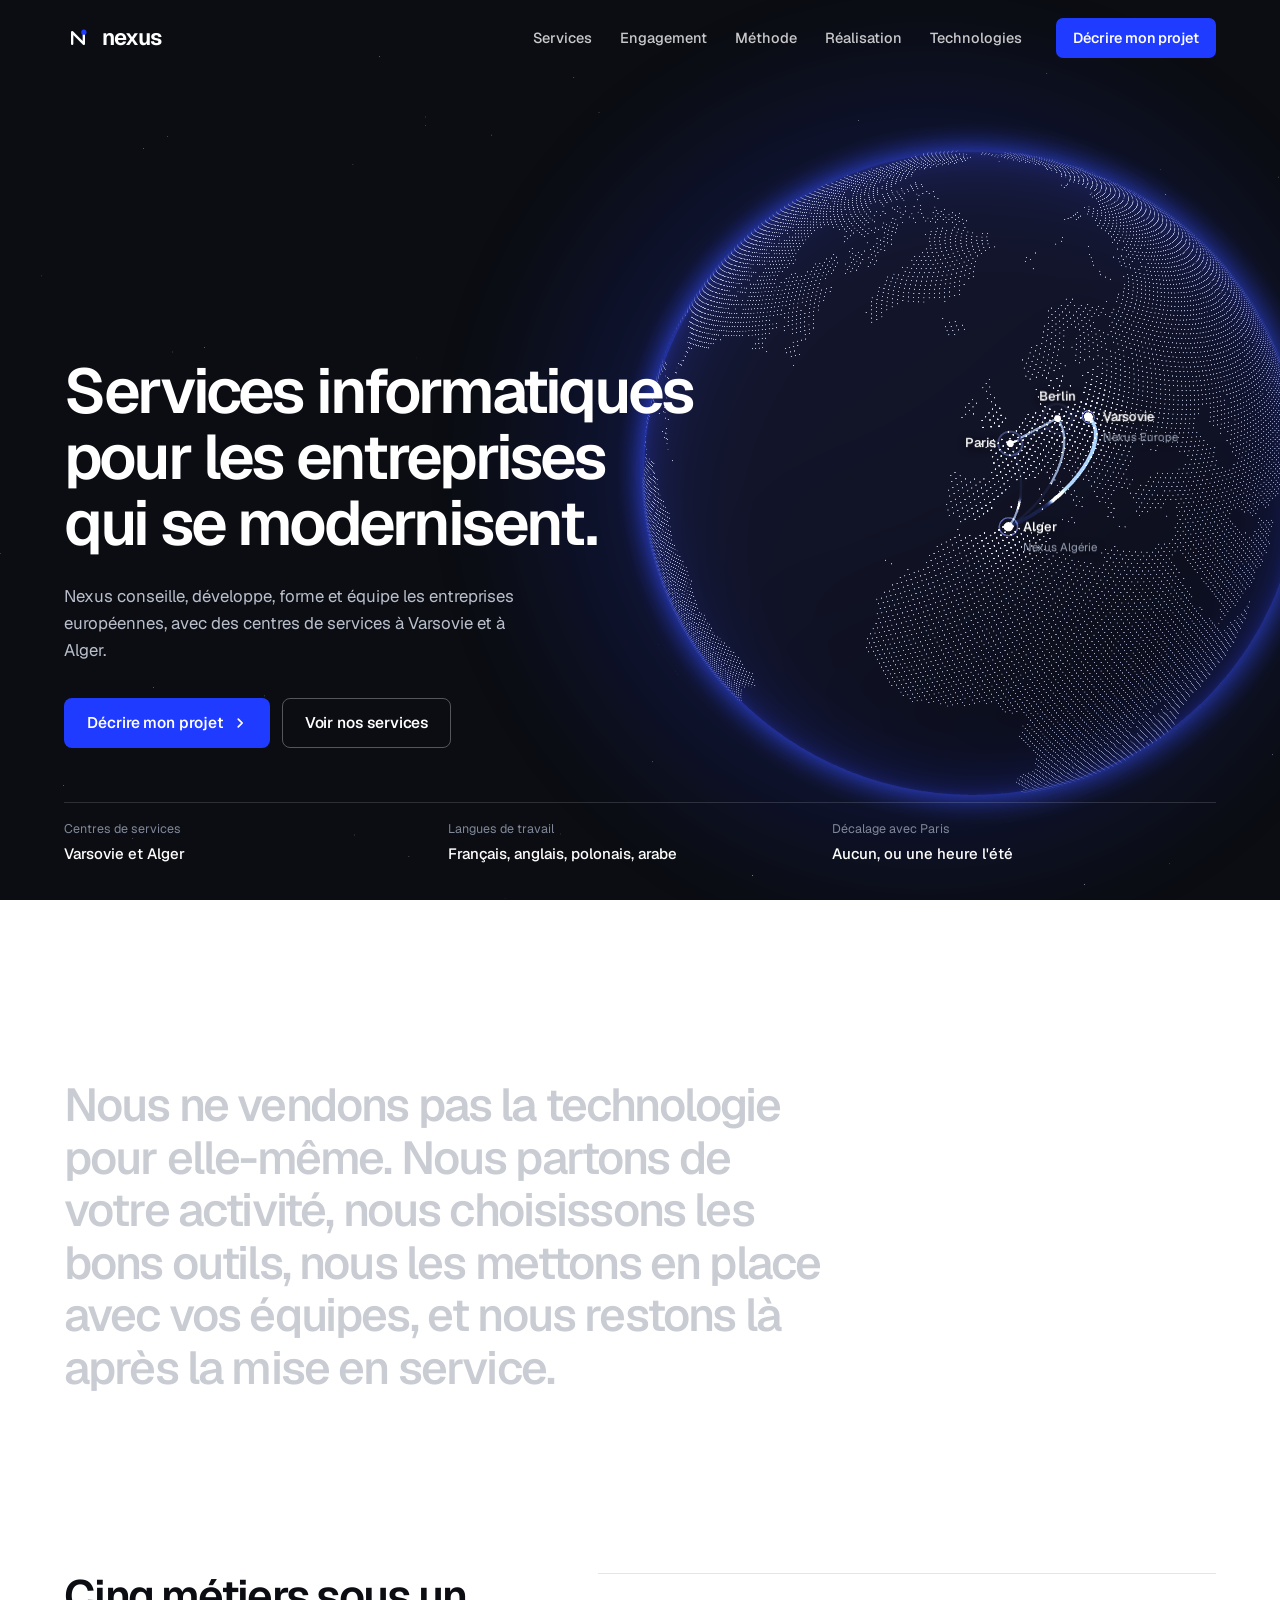
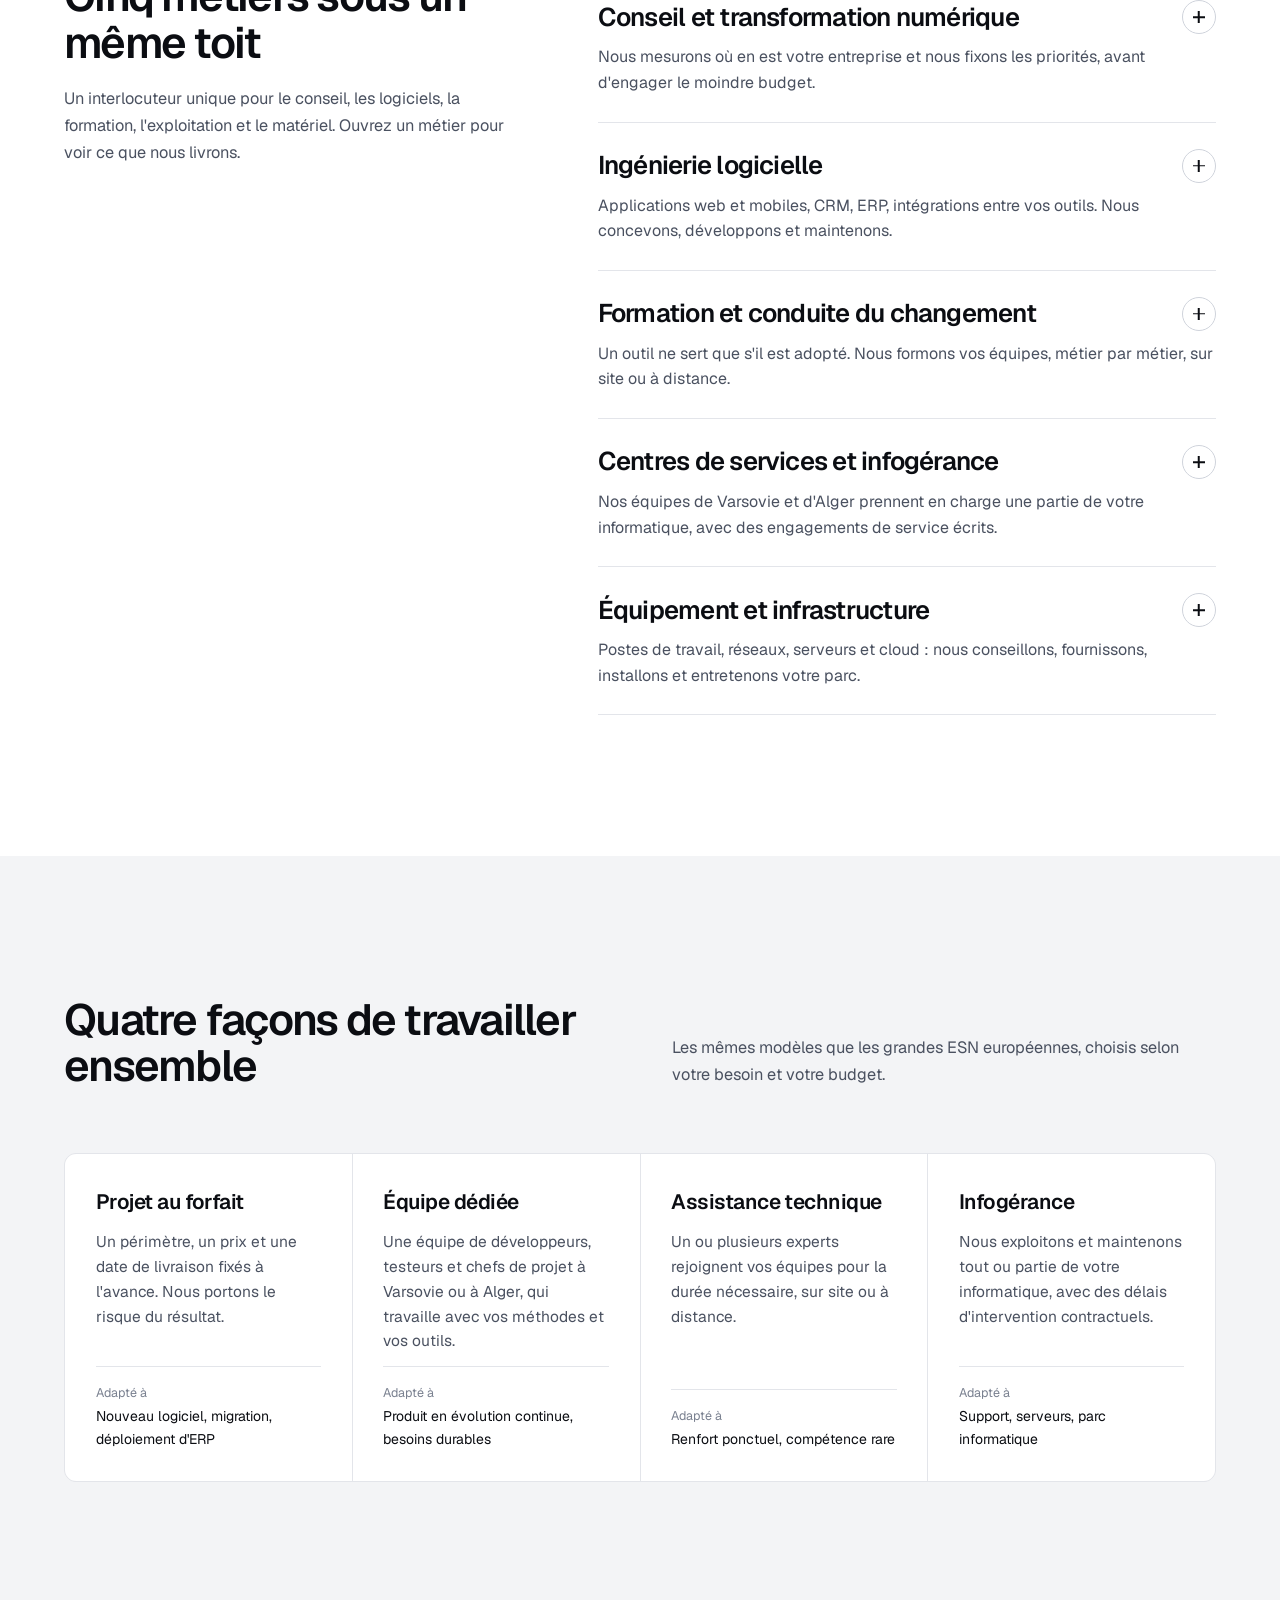
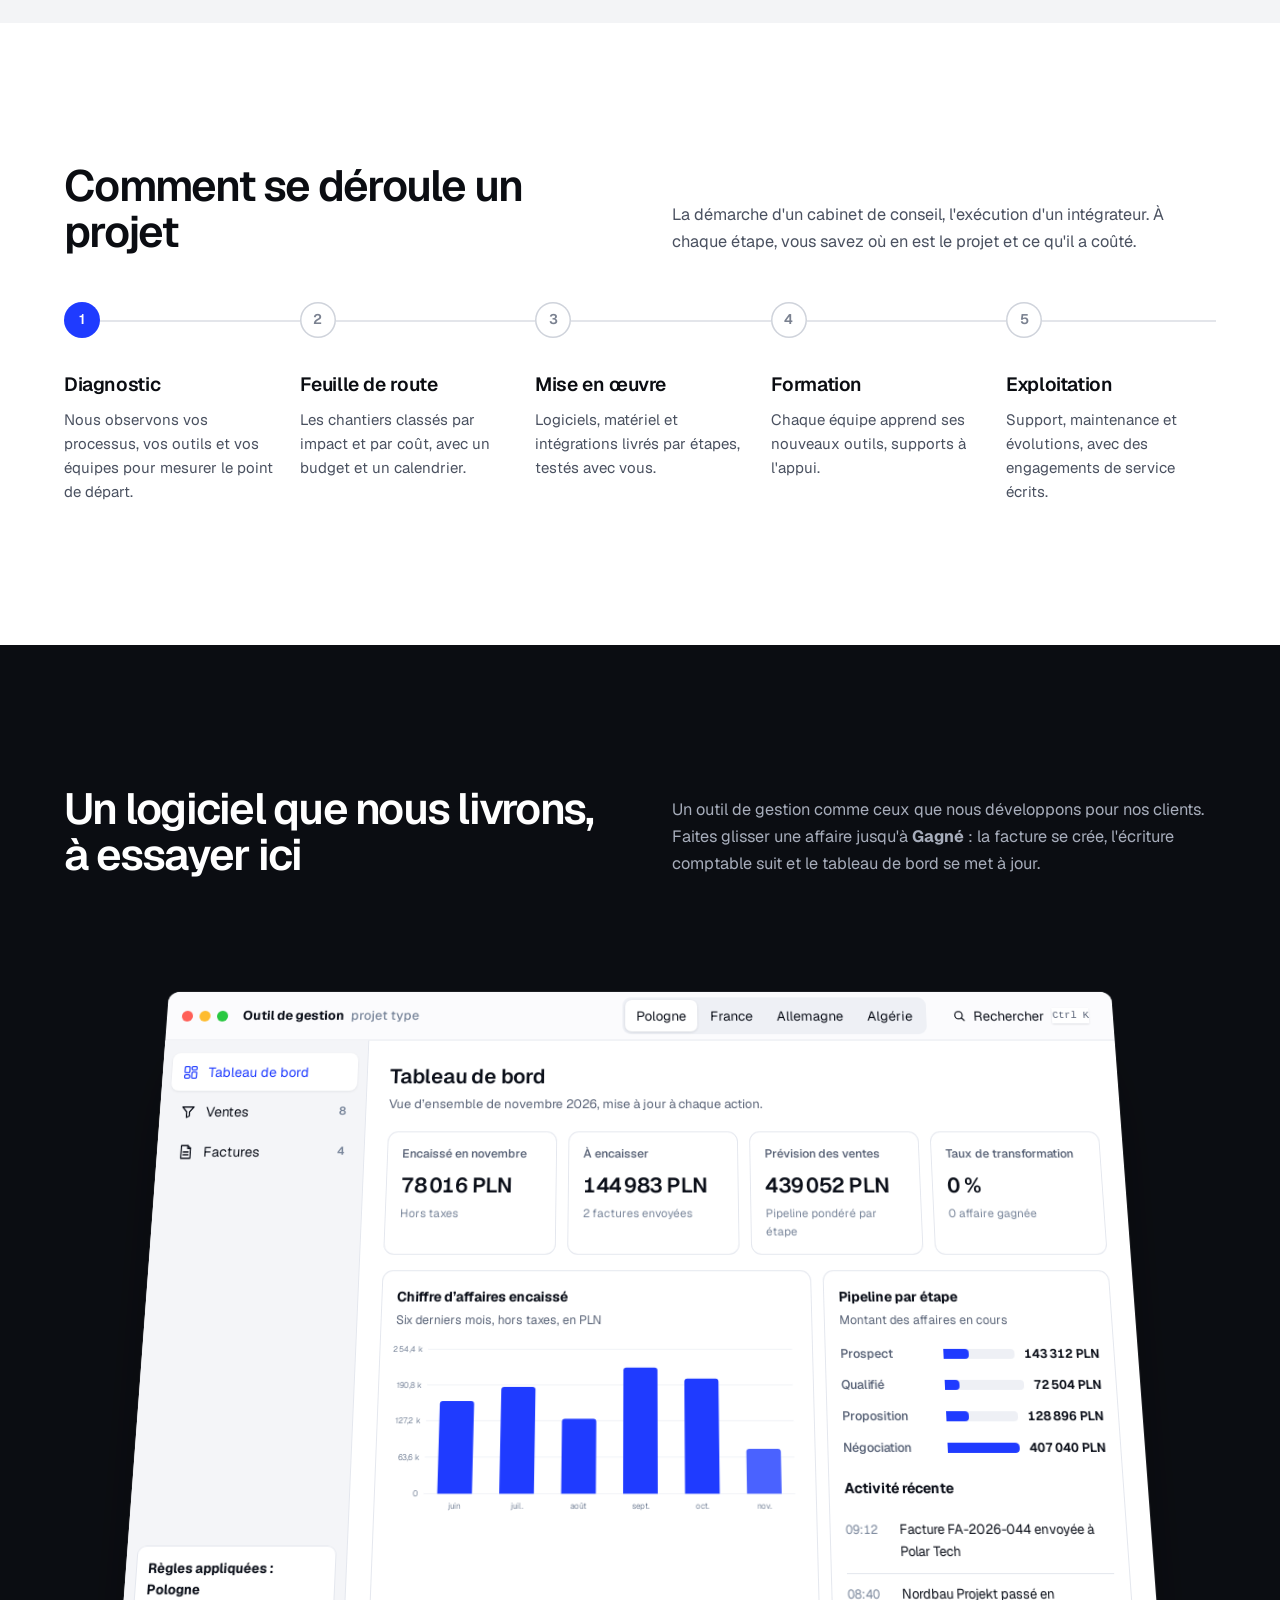
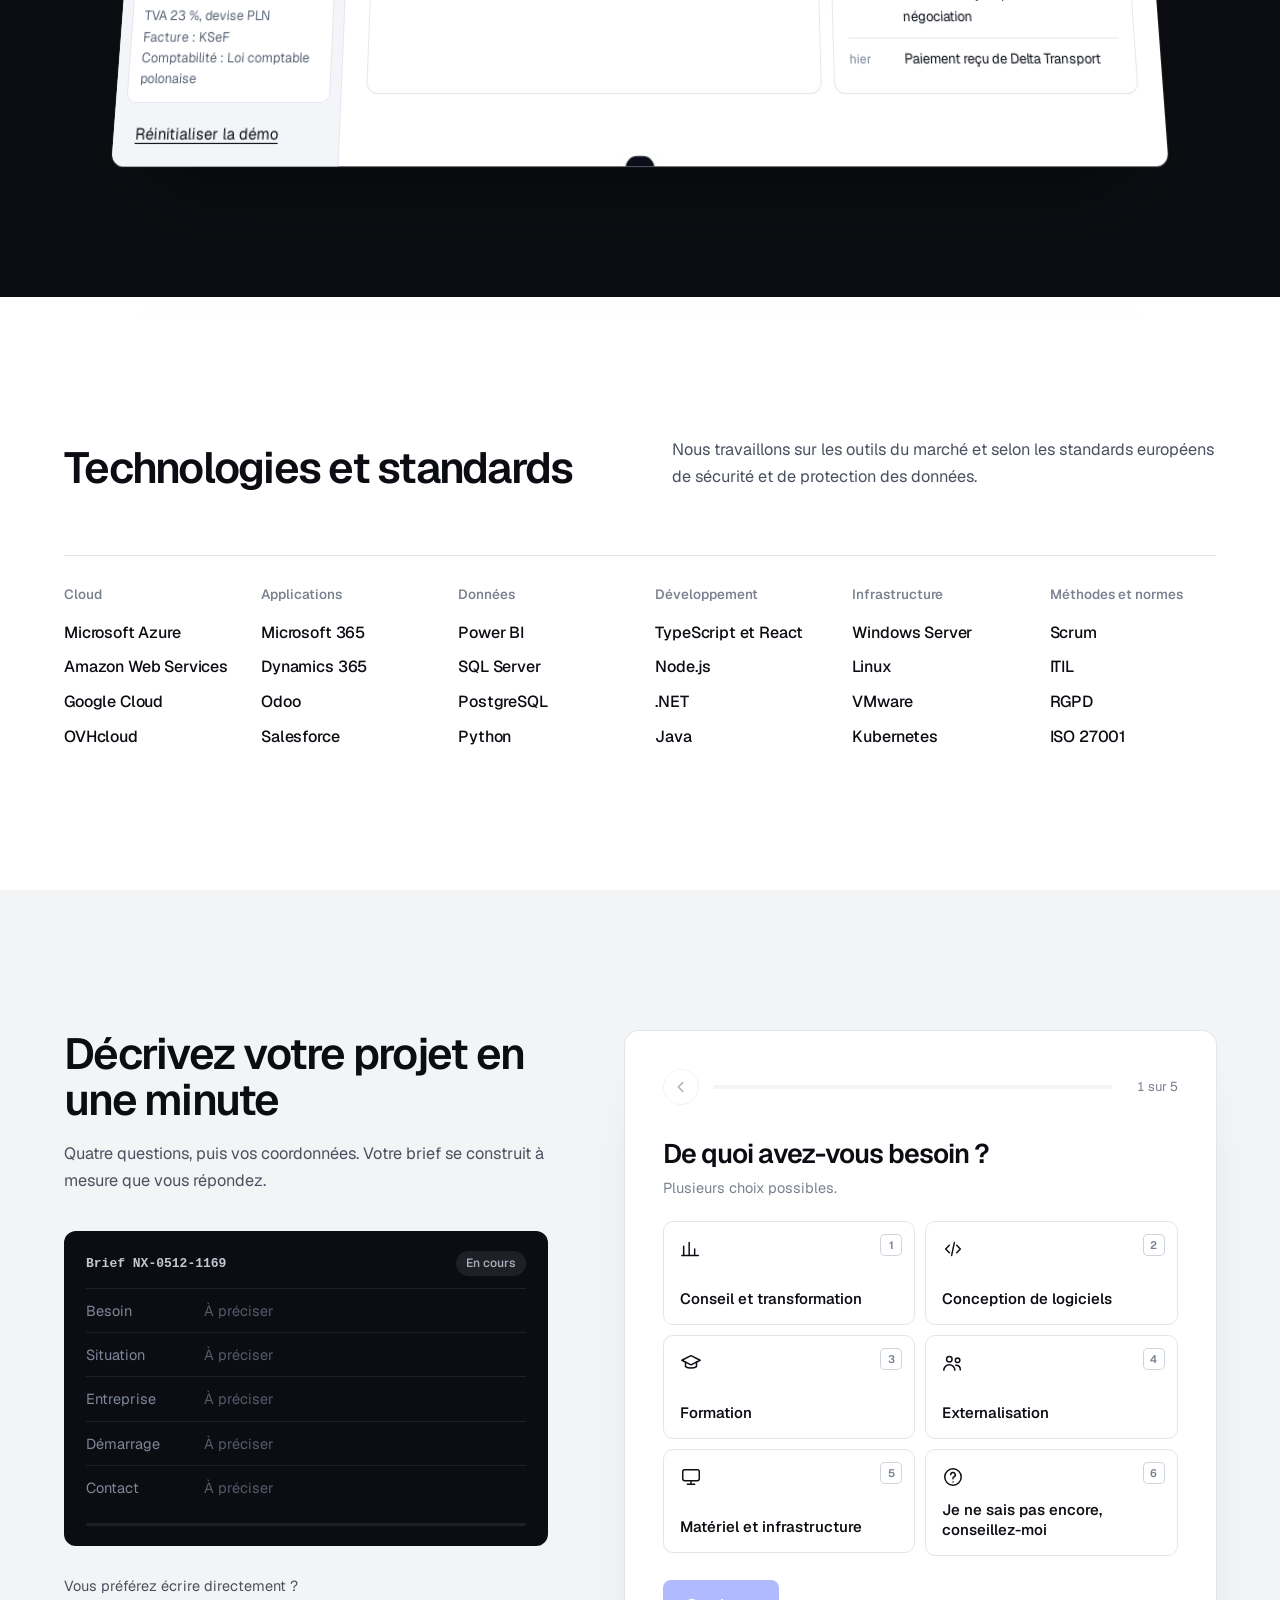
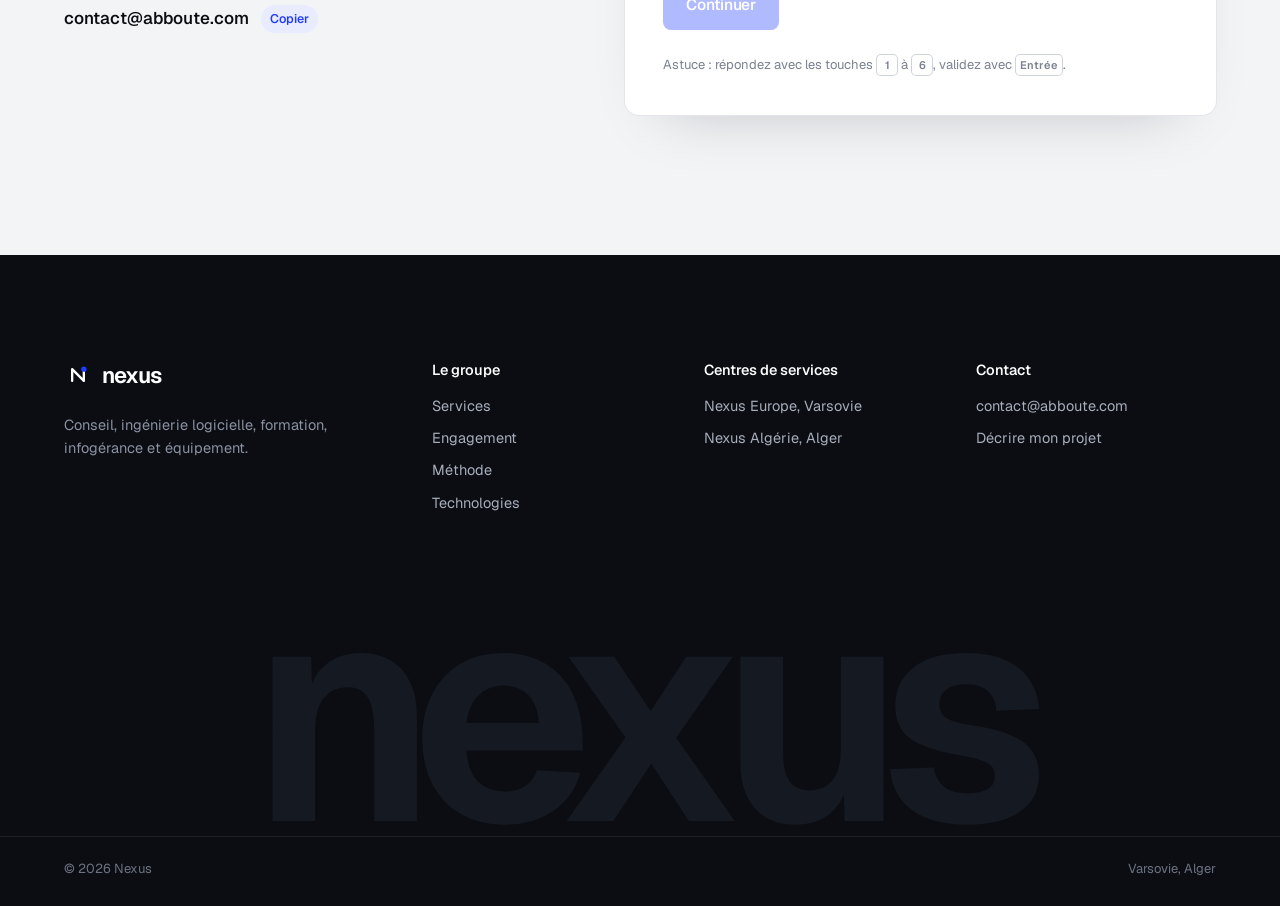
==== commit 96d7378f: "Refonte éditoriale Nexus : style sobre, boutons à plat, vocabulaire ESN, modes d'engagement, ergonom" ====
--- a/index.html
+++ b/index.html
@@ -3,12 +3,13 @@
 <head>
 <meta charset="UTF-8">
 <meta name="viewport" content="width=device-width, initial-scale=1">
-<title>Nexus, groupe informatique : conseil, logiciels, formation, externalisation et matériel</title>
-<meta name="description" content="Nexus est un groupe informatique européen installé à Varsovie et à Alger. Conseil, conception de logiciels, formation, externalisation et matériel : un seul partenaire pour moderniser et digitaliser votre entreprise.">
-<meta name="theme-color" content="#05070d">
-<link rel="icon" href="data:image/svg+xml,%3Csvg xmlns='http://www.w3.org/2000/svg' viewBox='0 0 48 48'%3E%3Crect width='48' height='48' rx='12' fill='%2305070d'/%3E%3Cpath d='M14 34V14l20 20V14' fill='none' stroke='%23fff' stroke-width='4' stroke-linecap='round' stroke-linejoin='round'/%3E%3Ccircle cx='14' cy='14' r='4' fill='%2322d3ee'/%3E%3Ccircle cx='34' cy='34' r='4' fill='%236c63ff'/%3E%3C/svg%3E">
+<title>Nexus, groupe de services informatiques à Varsovie et Alger</title>
+<meta name="description" content="Nexus est un groupe de services informatiques avec des centres à Varsovie et à Alger : conseil, ingénierie logicielle, formation, infogérance et équipement pour les entreprises européennes.">
+<meta name="theme-color" content="#0b0d12">
+<link rel="icon" href="data:image/svg+xml,%3Csvg xmlns='http://www.w3.org/2000/svg' viewBox='0 0 48 48'%3E%3Crect width='48' height='48' rx='10' fill='%230b0d12'/%3E%3Cpath d='M14 34V14l20 20V14' fill='none' stroke='%23fff' stroke-width='4' stroke-linecap='round' stroke-linejoin='round'/%3E%3Ccircle cx='34' cy='14' r='4.5' fill='%231f3bff'/%3E%3C/svg%3E">
 <link rel="preload" href="assets/fonts/geist-latin-wght-normal.woff2" as="font" type="font/woff2" crossorigin>
-<link rel="stylesheet" href="assets/css/style.css">
+<link rel="stylesheet" href="assets/css/site.css">
+<link rel="stylesheet" href="assets/css/app.css">
 <link rel="preload" href="assets/js/land.bin" as="fetch" type="application/octet-stream" crossorigin>
 <script defer src="assets/vendor/gsap.min.js"></script>
 <script defer src="assets/vendor/ScrollTrigger.min.js"></script>
@@ -17,27 +18,22 @@
 <script defer src="assets/js/main.js"></script>
 <script defer src="assets/js/suite.js"></script>
 <script defer src="assets/js/brief.js"></script>
-
 </head>
 <body>
 
 <svg width="0" height="0" style="position:absolute" aria-hidden="true">
   <symbol id="mark" viewBox="0 0 48 48">
     <path d="M14 34V14l20 20V14" fill="none" stroke="currentColor" stroke-width="4" stroke-linecap="round" stroke-linejoin="round"/>
-    <circle cx="14" cy="14" r="4" fill="#22d3ee"/><circle cx="34" cy="34" r="4" fill="#6c63ff"/>
+    <circle cx="34" cy="14" r="4.5" fill="#1f3bff"/>
   </symbol>
 </svg>
 
-<!-- Chargement -->
 <div class="loader" id="loader" aria-hidden="true">
-  <svg class="loader-mark" viewBox="0 0 48 48">
-    <path class="lm-ring" d="M14 34V14l20 20V14"/>
-    <circle class="lm-n1" cx="14" cy="14" r="4"/><circle class="lm-n2" cx="34" cy="34" r="4"/>
-  </svg>
-  <div class="loader-word">nexus</div>
+  <svg class="loader-mark" viewBox="0 0 48 48"><path class="lm-path" d="M14 34V14l20 20V14"/><circle class="lm-node" cx="34" cy="14" r="4.5"/></svg>
 </div>
 
 <a class="skip" href="#contenu">Aller au contenu</a>
+<div class="progress" aria-hidden="true"><i id="progress"></i></div>
 
 <header class="nav" id="nav">
   <a href="#top" class="brand" aria-label="Nexus, accueil">
@@ -45,74 +41,92 @@
     <span class="brand-word">nexus</span>
   </a>
   <nav class="nav-links" id="navLinks" aria-label="Navigation principale">
-    <a href="#metiers">Métiers</a>
+    <a href="#services">Services</a>
+    <a href="#engagement">Engagement</a>
     <a href="#methode">Méthode</a>
-    <a href="#demo">Réalisation</a>
-    <a href="#expertise">Expertise</a>
-    <a href="#contact" class="nav-cta">Lancer votre projet</a>
+    <a href="#realisation">Réalisation</a>
+    <a href="#technologies">Technologies</a>
+    <a href="#contact" class="btn btn-primary btn-sm nav-cta">Décrire mon projet</a>
   </nav>
   <button class="burger" id="burger" aria-label="Ouvrir le menu" aria-expanded="false"><span></span><span></span></button>
 </header>
 
 <main id="contenu">
 
-<!-- HERO -->
 <section class="hero" id="top">
-  <canvas class="globe" id="globe" aria-label="Globe interactif reliant les bureaux Nexus d'Alger et de Varsovie à Paris et Berlin. Faites-le tourner en le faisant glisser." role="img"></canvas>
+  <canvas class="globe" id="globe" role="img" aria-label="Globe reliant les centres Nexus de Varsovie et d'Alger à Paris et Berlin. Faites-le tourner en le faisant glisser."></canvas>
   <div class="globe-labels" id="globeLabels" aria-hidden="true"></div>
   <div class="hero-inner">
     <h1 class="hero-title">
-      <span class="hl"><span>Nous modernisons</span></span>
-      <span class="hl"><span>les entreprises</span></span>
-      <span class="hl"><span>par la technologie.</span></span>
+      <span class="hl"><span>Services informatiques</span></span>
+      <span class="hl"><span>pour les entreprises</span></span>
+      <span class="hl"><span>qui se modernisent.</span></span>
     </h1>
-    <p class="hero-lede">Nexus est un groupe informatique européen. Conseil, logiciels, formation, externalisation et matériel&nbsp;: un seul partenaire pour digitaliser votre entreprise, de la stratégie à la mise en service.</p>
+    <p class="hero-lede">Nexus conseille, développe, forme et équipe les entreprises européennes, avec des centres de services à Varsovie et à Alger.</p>
     <div class="hero-actions">
-      <a href="#contact" class="btn btn-primary">Lancer votre projet</a>
-      <a href="#metiers" class="btn btn-ghost">Nos métiers</a>
-    </div>
-  </div>
-</section>
-
-<!-- MANIFESTE -->
+      <a href="#contact" class="btn btn-primary">Décrire mon projet <svg class="chev" viewBox="0 0 16 16" aria-hidden="true"><path d="M6 3.5L10.5 8 6 12.5"/></svg></a>
+      <a href="#services" class="btn btn-secondary">Voir nos services</a>
+    </div>
+  </div>
+  <dl class="hero-facts">
+    <div><dt>Centres de services</dt><dd>Varsovie et Alger</dd></div>
+    <div><dt>Langues de travail</dt><dd>Français, anglais, polonais, arabe</dd></div>
+    <div><dt>Décalage avec Paris</dt><dd>Aucun, ou une heure l'été</dd></div>
+  </dl>
+</section>
+
 <section class="manifesto" aria-label="Notre approche">
   <div class="wrap">
-    <p class="mf-text" id="manifesto">Moderniser une entreprise ne se résume pas à acheter un logiciel. Nous conseillons, construisons, formons et équipons vos équipes, jusqu'à ce que le changement se voie dans leur travail de chaque jour.</p>
-  </div>
-</section>
-
-<!-- METIERS -->
-<section class="solutions" id="metiers">
-  <div class="wrap">
-    <div class="sec-top" data-reveal>
-      <h2 class="display-2">Cinq métiers, un seul groupe.</h2>
-      <p class="sec-lede">Tout ce qu'il faut pour moderniser une entreprise, réuni chez un même partenaire. Survolez un métier pour voir ce que nous livrons.</p>
-    </div>
-    <ul class="sol-list" data-reveal-list>
-      <li class="sol" data-pv="conseil">
-        <h3>Conseil et transformation digitale</h3>
-        <p>Diagnostic de maturité, feuille de route, choix des outils. Nous vous disons quoi moderniser en premier, et pourquoi.</p>
-        <span class="sol-tags">Audit, feuille de route, choix des outils</span>
-      </li>
-      <li class="sol" data-pv="code">
-        <h3>Conception de logiciels</h3>
-        <p>CRM, ERP, applications web et mobiles, intégrations. Nous concevons et développons les outils qui manquent à votre métier.</p>
-        <span class="sol-tags">Web, mobile, CRM, ERP</span>
-      </li>
-      <li class="sol" data-pv="formation">
-        <h3>Formation</h3>
-        <p>Vos équipes adoptent vraiment les nouveaux outils&nbsp;: formations sur site ou à distance, parcours par métier, supports remis.</p>
-        <span class="sol-tags">Sur site, à distance, par métier</span>
-      </li>
-      <li class="sol" data-pv="outsourcing">
-        <h3>Externalisation</h3>
-        <p>Équipes de développement dédiées, infogérance, support utilisateurs. Vous gagnez en capacité sans recruter.</p>
-        <span class="sol-tags">Équipes dédiées, infogérance, support</span>
-      </li>
-      <li class="sol" data-pv="materiel">
-        <h3>Matériel et infrastructure</h3>
-        <p>Postes de travail, réseaux, serveurs et cloud. Nous fournissons, installons et maintenons votre parc informatique.</p>
-        <span class="sol-tags">Postes, réseaux, serveurs, cloud</span>
+    <p class="mf-text" id="manifesto">Nous ne vendons pas la technologie pour elle-même. Nous partons de votre activité, nous choisissons les bons outils, nous les mettons en place avec vos équipes, et nous restons là après la mise en service.</p>
+  </div>
+</section>
+
+<section class="services sec" id="services">
+  <div class="wrap services-grid">
+    <div class="sec-side" data-reveal>
+      <h2 class="h2">Cinq métiers sous un même toit</h2>
+      <p class="lede">Un interlocuteur unique pour le conseil, les logiciels, la formation, l'exploitation et le matériel. Ouvrez un métier pour voir ce que nous livrons.</p>
+    </div>
+    <ul class="svc-list" data-reveal-list>
+      <li class="svc" data-pv="conseil">
+        <button class="svc-head" type="button" aria-expanded="false" aria-controls="svc-conseil">
+          <span class="svc-title">Conseil et transformation numérique</span>
+          <span class="svc-plus" aria-hidden="true"></span>
+        </button>
+        <p class="svc-lede">Nous mesurons où en est votre entreprise et nous fixons les priorités, avant d'engager le moindre budget.</p>
+        <div class="svc-body" id="svc-conseil" hidden><ul><li>Diagnostic de maturité numérique</li><li>Feuille de route chiffrée sur 12 à 36 mois</li><li>Choix et appels d'offres de logiciels</li><li>Pilotage de projets de transformation</li></ul></div>
+      </li>
+      <li class="svc" data-pv="code">
+        <button class="svc-head" type="button" aria-expanded="false" aria-controls="svc-code">
+          <span class="svc-title">Ingénierie logicielle</span>
+          <span class="svc-plus" aria-hidden="true"></span>
+        </button>
+        <p class="svc-lede">Applications web et mobiles, CRM, ERP, intégrations entre vos outils. Nous concevons, développons et maintenons.</p>
+        <div class="svc-body" id="svc-code" hidden><ul><li>Applications métier sur mesure</li><li>Déploiement et paramétrage de CRM et d'ERP</li><li>Connecteurs et API entre vos systèmes</li><li>Tierce maintenance applicative (TMA)</li></ul></div>
+      </li>
+      <li class="svc" data-pv="formation">
+        <button class="svc-head" type="button" aria-expanded="false" aria-controls="svc-formation">
+          <span class="svc-title">Formation et conduite du changement</span>
+          <span class="svc-plus" aria-hidden="true"></span>
+        </button>
+        <p class="svc-lede">Un outil ne sert que s'il est adopté. Nous formons vos équipes, métier par métier, sur site ou à distance.</p>
+        <div class="svc-body" id="svc-formation" hidden><ul><li>Parcours de formation par métier</li><li>Formation Microsoft 365, Power BI, ERP et CRM</li><li>Supports et guides remis à vos équipes</li><li>Ambassadeurs internes et suivi de l'adoption</li></ul></div>
+      </li>
+      <li class="svc" data-pv="outsourcing">
+        <button class="svc-head" type="button" aria-expanded="false" aria-controls="svc-outsourcing">
+          <span class="svc-title">Centres de services et infogérance</span>
+          <span class="svc-plus" aria-hidden="true"></span>
+        </button>
+        <p class="svc-lede">Nos équipes de Varsovie et d'Alger prennent en charge une partie de votre informatique, avec des engagements de service écrits.</p>
+        <div class="svc-body" id="svc-outsourcing" hidden><ul><li>Équipes de développement dédiées (nearshore)</li><li>Support utilisateurs et centre d'assistance</li><li>Infogérance des serveurs et du cloud</li><li>Supervision et sauvegardes</li></ul></div>
+      </li>
+      <li class="svc" data-pv="materiel">
+        <button class="svc-head" type="button" aria-expanded="false" aria-controls="svc-materiel">
+          <span class="svc-title">Équipement et infrastructure</span>
+          <span class="svc-plus" aria-hidden="true"></span>
+        </button>
+        <p class="svc-lede">Postes de travail, réseaux, serveurs et cloud : nous conseillons, fournissons, installons et entretenons votre parc.</p>
+        <div class="svc-body" id="svc-materiel" hidden><ul><li>Postes de travail et périphériques</li><li>Réseaux, Wi-Fi et sécurité</li><li>Serveurs, stockage et migration vers le cloud</li><li>Gestion et renouvellement du parc</li></ul></div>
       </li>
     </ul>
   </div>
@@ -164,33 +178,40 @@
   </div>
 </section>
 
-<!-- METHODE -->
-<section class="method" id="methode">
-  <div class="wrap">
-    <div class="sec-top" data-reveal>
-      <h2 class="display-2">La rigueur d'un cabinet de conseil, l'exécution d'un intégrateur.</h2>
-      <p class="sec-lede">Cinq étapes, des résultats visibles à chacune. Vous savez toujours où en est le projet et ce qu'il a coûté.</p>
+<section class="engagement sec sec-stone" id="engagement">
+  <div class="wrap">
+    <div class="sec-head" data-reveal>
+      <h2 class="h2">Quatre façons de travailler ensemble</h2>
+      <p class="lede">Les mêmes modèles que les grandes ESN européennes, choisis selon votre besoin et votre budget.</p>
+    </div>
+    <div class="eng-grid" data-reveal-list><article class="eng"><h3>Projet au forfait</h3><p>Un périmètre, un prix et une date de livraison fixés à l'avance. Nous portons le risque du résultat.</p><p class="eng-fit"><span>Adapté à</span> Nouveau logiciel, migration, déploiement d'ERP</p></article><article class="eng"><h3>Équipe dédiée</h3><p>Une équipe de développeurs, testeurs et chefs de projet à Varsovie ou à Alger, qui travaille avec vos méthodes et vos outils.</p><p class="eng-fit"><span>Adapté à</span> Produit en évolution continue, besoins durables</p></article><article class="eng"><h3>Assistance technique</h3><p>Un ou plusieurs experts rejoignent vos équipes pour la durée nécessaire, sur site ou à distance.</p><p class="eng-fit"><span>Adapté à</span> Renfort ponctuel, compétence rare</p></article><article class="eng"><h3>Infogérance</h3><p>Nous exploitons et maintenons tout ou partie de votre informatique, avec des délais d'intervention contractuels.</p><p class="eng-fit"><span>Adapté à</span> Support, serveurs, parc informatique</p></article></div>
+  </div>
+</section>
+
+<section class="method sec" id="methode">
+  <div class="wrap">
+    <div class="sec-head" data-reveal>
+      <h2 class="h2">Comment se déroule un projet</h2>
+      <p class="lede">La démarche d'un cabinet de conseil, l'exécution d'un intégrateur. À chaque étape, vous savez où en est le projet et ce qu'il a coûté.</p>
     </div>
     <ol class="steps" id="steps" data-reveal-list>
-      <li class="step"><span class="step-n">1</span><h3>Diagnostic</h3><p>Nous observons vos processus, vos outils et vos équipes pour mesurer où vous en êtes.</p></li>
-      <li class="step"><span class="step-n">2</span><h3>Feuille de route</h3><p>Les chantiers classés par impact et par coût, avec un budget et un calendrier clairs.</p></li>
-      <li class="step"><span class="step-n">3</span><h3>Mise en œuvre</h3><p>Logiciels, matériel, intégrations&nbsp;: livrés par étapes et testés avec vous.</p></li>
-      <li class="step"><span class="step-n">4</span><h3>Formation</h3><p>Chaque équipe est formée à ses nouveaux outils, supports à l'appui.</p></li>
-      <li class="step"><span class="step-n">5</span><h3>Accompagnement</h3><p>Support, maintenance et améliorations continues, avec des engagements écrits.</p></li>
+      <li class="step"><span class="step-n">1</span><h3>Diagnostic</h3><p>Nous observons vos processus, vos outils et vos équipes pour mesurer le point de départ.</p></li>
+      <li class="step"><span class="step-n">2</span><h3>Feuille de route</h3><p>Les chantiers classés par impact et par coût, avec un budget et un calendrier.</p></li>
+      <li class="step"><span class="step-n">3</span><h3>Mise en œuvre</h3><p>Logiciels, matériel et intégrations livrés par étapes, testés avec vous.</p></li>
+      <li class="step"><span class="step-n">4</span><h3>Formation</h3><p>Chaque équipe apprend ses nouveaux outils, supports à l'appui.</p></li>
+      <li class="step"><span class="step-n">5</span><h3>Exploitation</h3><p>Support, maintenance et évolutions, avec des engagements de service écrits.</p></li>
     </ol>
   </div>
 </section>
 
-<!-- DEMO -->
-<section class="demo" id="demo">
-  <div class="wrap demo-head" data-reveal>
-    <h2 class="display-2">Un logiciel que nous livrons, à essayer ici.</h2>
-    <div class="demo-intro">
-      <p>Un outil de gestion comme ceux que nous développons pour nos clients. Faites glisser une affaire jusqu'à <strong>Gagné</strong>&nbsp;: la facture se crée, l'écriture comptable suit et le tableau de bord se met à jour.</p>
-      <p class="kbd-hint">Astuce&nbsp;: <kbd>Ctrl</kbd> + <kbd>K</kbd> ouvre la recherche.</p>
-    </div>
-  </div>
-
+<section class="demo sec sec-ink" id="realisation">
+  <div class="wrap">
+    <div class="sec-head" data-reveal>
+      <h2 class="h2">Un logiciel que nous livrons, à essayer ici</h2>
+      <p class="lede">Un outil de gestion comme ceux que nous développons pour nos clients. Faites glisser une affaire jusqu'à <strong>Gagné</strong>&nbsp;: la facture se crée, l'écriture comptable suit et le tableau de bord se met à jour.</p>
+    </div>
+  </div>
+  <div class="wrap">
   <div class="app" id="app" aria-label="Démonstration interactive d'un outil de gestion développé par Nexus">
     <div class="app-bar">
       <div class="lights" aria-hidden="true"><i></i><i></i><i></i></div>
@@ -223,43 +244,24 @@
     </div>
   </div>
   <p class="wrap demo-note">Démonstration avec des données fictives. Les taux de change sont indicatifs.</p>
-</section>
-
-
-<!-- EXPERTISE -->
-<section class="norms" id="expertise">
-  <div class="wrap">
-    <div class="sec-top" data-reveal>
-      <h2 class="display-2">L'exigence européenne, partout où vous êtes.</h2>
-      <p class="sec-lede">Méthodes, sécurité, protection des données et qualité de service&nbsp;: nos équipes de Varsovie et d'Alger travaillent selon les standards des grands groupes européens, sur les technologies du marché.</p>
-    </div>
-  </div>
-  <div class="marquee" aria-label="Technologies et standards que nous utilisons">
-    <ul class="mq-row"><li><b>Microsoft 365</b><span>Collaboration</span></li><li><b>Azure</b><span>Cloud</span></li><li><b>AWS</b><span>Cloud</span></li><li><b>Odoo</b><span>ERP</span></li><li><b>Salesforce</b><span>CRM</span></li><li><b>Power BI</b><span>Données</span></li><li><b>SAP Business One</b><span>ERP</span></li></ul><ul class="mq-row" aria-hidden="true"><li><b>Microsoft 365</b><span>Collaboration</span></li><li><b>Azure</b><span>Cloud</span></li><li><b>AWS</b><span>Cloud</span></li><li><b>Odoo</b><span>ERP</span></li><li><b>Salesforce</b><span>CRM</span></li><li><b>Power BI</b><span>Données</span></li><li><b>SAP Business One</b><span>ERP</span></li></ul>
-  </div>
-  <div class="marquee rev" aria-hidden="true">
-    <ul class="mq-row"><li><b>React</b><span>Web</span></li><li><b>Node.js</b><span>Back-end</span></li><li><b>Python</b><span>Données et IA</span></li><li><b>.NET</b><span>Applications métier</span></li><li><b>Kubernetes</b><span>Infrastructure</span></li><li><b>RGPD</b><span>Protection des données</span></li><li><b>ISO 27001</b><span>Sécurité</span></li><li><b>ITIL</b><span>Services informatiques</span></li><li><b>Scrum</b><span>Méthode agile</span></li></ul><ul class="mq-row"><li><b>React</b><span>Web</span></li><li><b>Node.js</b><span>Back-end</span></li><li><b>Python</b><span>Données et IA</span></li><li><b>.NET</b><span>Applications métier</span></li><li><b>Kubernetes</b><span>Infrastructure</span></li><li><b>RGPD</b><span>Protection des données</span></li><li><b>ISO 27001</b><span>Sécurité</span></li><li><b>ITIL</b><span>Services informatiques</span></li><li><b>Scrum</b><span>Méthode agile</span></li></ul>
-  </div>
-</section>
-
-<!-- POURQUOI -->
-<section class="why">
-  <div class="wrap">
-    <h2 class="why-title"><span class="why-o">Pourquoi</span> <span>nexus</span></h2>
-    <div class="why-grid" data-reveal-list>
-      <article class="why-card"><h3>Un seul partenaire</h3><p>Conseil, logiciels, formation, matériel&nbsp;: un interlocuteur unique, une seule responsabilité, aucune zone grise entre prestataires.</p></article>
-      <article class="why-card"><h3>L'exigence européenne</h3><p>Les méthodes, la sécurité et la qualité de service des grands groupes, accessibles aux PME comme aux grands comptes.</p></article>
-      <article class="why-card"><h3>Des résultats mesurés</h3><p>Chaque projet démarre avec des objectifs chiffrés et se termine par un bilan&nbsp;: temps gagné, coûts, adoption par les équipes.</p></article>
-    </div>
-  </div>
-</section>
-
-<!-- CONTACT : configurateur de projet -->
-<section class="contact" id="contact">
+  </div>
+</section>
+
+<section class="tech sec" id="technologies">
+  <div class="wrap">
+    <div class="sec-head" data-reveal>
+      <h2 class="h2">Technologies et standards</h2>
+      <p class="lede">Nous travaillons sur les outils du marché et selon les standards européens de sécurité et de protection des données.</p>
+    </div>
+    <div class="tech-grid" data-reveal-list><div class="tech-col"><h3>Cloud</h3><ul><li>Microsoft Azure</li><li>Amazon Web Services</li><li>Google Cloud</li><li>OVHcloud</li></ul></div><div class="tech-col"><h3>Applications</h3><ul><li>Microsoft 365</li><li>Dynamics 365</li><li>Odoo</li><li>Salesforce</li></ul></div><div class="tech-col"><h3>Données</h3><ul><li>Power BI</li><li>SQL Server</li><li>PostgreSQL</li><li>Python</li></ul></div><div class="tech-col"><h3>Développement</h3><ul><li>TypeScript et React</li><li>Node.js</li><li>.NET</li><li>Java</li></ul></div><div class="tech-col"><h3>Infrastructure</h3><ul><li>Windows Server</li><li>Linux</li><li>VMware</li><li>Kubernetes</li></ul></div><div class="tech-col"><h3>Méthodes et normes</h3><ul><li>Scrum</li><li>ITIL</li><li>RGPD</li><li>ISO 27001</li></ul></div></div>
+  </div>
+</section>
+
+<section class="contact sec sec-stone" id="contact">
   <div class="wrap cfg-grid">
     <div class="cfg-left">
-      <h2 class="display-2">Lancez votre projet en une minute.</h2>
-      <p class="sec-lede">Quatre questions, aucun formulaire interminable. Votre brief se construit en direct, prêt à nous être envoyé.</p>
+      <h2 class="h2">Décrivez votre projet en une minute</h2>
+      <p class="lede">Quatre questions, puis vos coordonnées. Votre brief se construit à mesure que vous répondez.</p>
       <article class="brief" id="brief" aria-live="polite">
         <header><span class="brief-ref" id="briefRef">Brief NX</span><span class="brief-state" id="briefState">En cours</span></header>
         <dl>
@@ -271,9 +273,11 @@
         </dl>
         <div class="brief-bar"><i id="briefBar"></i></div>
       </article>
-      <p class="cfg-offices">Nexus Europe, Varsovie. Nexus Algérie, Alger. <a href="mailto:contact@abboute.com">contact@abboute.com</a></p>
-    </div>
-
+      <div class="direct">
+        <p>Vous préférez écrire directement&nbsp;?</p>
+        <button type="button" class="copy-mail" id="copyMail" data-mail="contact@abboute.com">contact@abboute.com <span>Copier</span></button>
+      </div>
+    </div>
     <form class="cfg" id="cfg" novalidate>
       <div class="cfg-top"><button type="button" class="cfg-back" id="cfgBack" aria-label="Question précédente" disabled><svg viewBox="0 0 16 16"><path d="M10 3L5 8l5 5"/></svg></button>
         <div class="cfg-prog" aria-hidden="true"><i id="cfgProg"></i></div><span class="cfg-count" id="cfgCount">1 sur 5</span></div>
@@ -319,7 +323,7 @@
         <dl class="done-sum" id="doneSum"></dl>
         <div class="done-actions">
           <a class="btn btn-primary" id="cfgSend" href="#">Envoyer le brief</a>
-          <button type="button" class="btn btn-ghost" id="cfgCopy">Copier le brief</button>
+          <button type="button" class="btn btn-secondary" id="cfgCopy">Copier le brief</button>
         </div>
         <button type="button" class="cfg-restart" id="cfgEdit">Modifier mes réponses</button>
       </div>
@@ -330,15 +334,18 @@
 
 </main>
 
+<a href="#contact" class="mob-cta btn btn-primary" id="mobCta">Décrire mon projet <svg class="chev" viewBox="0 0 16 16" aria-hidden="true"><path d="M6 3.5L10.5 8 6 12.5"/></svg></a>
+
 <footer class="footer">
-  <div class="foot-giant" aria-hidden="true"><div class="fg-track"><span>nexus</span><span>nexus</span><span>nexus</span><span>nexus</span><span>nexus</span><span>nexus</span></div></div>
   <div class="wrap foot-cols">
-    <div class="foot-brand"><svg class="brand-mark"><use href="#mark"/></svg><span class="brand-word">nexus</span></div>
-    <nav class="foot-col" aria-label="Pied de page"><a href="#metiers">Métiers</a><a href="#methode">Méthode</a><a href="#demo">Réalisation</a><a href="#expertise">Expertise</a></nav>
-    <div class="foot-col"><span class="fh">Bureaux</span><span>Nexus Europe, Varsovie</span><span>Nexus Algérie, Alger</span></div>
-    <div class="foot-col"><span class="fh">Contact</span><a href="mailto:contact@abboute.com">contact@abboute.com</a></div>
-  </div>
-  <div class="wrap foot-base"><span>© 2026 Nexus</span><span>Conseil, logiciels, formation, externalisation, matériel</span></div>
+    <div class="foot-brand"><svg class="brand-mark"><use href="#mark"/></svg><span class="brand-word">nexus</span>
+      <p>Conseil, ingénierie logicielle, formation, infogérance et équipement.</p></div>
+    <nav class="foot-col" aria-label="Pied de page"><span class="fh">Le groupe</span><a href="#services">Services</a><a href="#engagement">Engagement</a><a href="#methode">Méthode</a><a href="#technologies">Technologies</a></nav>
+    <div class="foot-col"><span class="fh">Centres de services</span><span>Nexus Europe, Varsovie</span><span>Nexus Algérie, Alger</span></div>
+    <div class="foot-col"><span class="fh">Contact</span><a href="mailto:contact@abboute.com">contact@abboute.com</a><a href="#contact">Décrire mon projet</a></div>
+  </div>
+  <div class="foot-giant" aria-hidden="true">nexus</div>
+  <div class="wrap foot-base"><span>© 2026 Nexus</span><span>Varsovie, Alger</span></div>
 </footer>
 
 </body>
--- a/assets/css/site.css
+++ b/assets/css/site.css
@@ -0,0 +1,352 @@
+/* Nexus : feuille de styles du site */
+@font-face{font-family:'Geist';font-style:normal;font-display:swap;font-weight:100 900;src:url(../fonts/geist-latin-ext-wght-normal.woff2) format('woff2-variations');unicode-range:U+0100-02BA,U+02BD-02C5,U+02C7-02CC,U+02CE-02D7,U+02DD-02FF,U+0304,U+0308,U+0329,U+1D00-1DBF,U+1E00-1E9F,U+1EF2-1EFF,U+2020,U+20A0-20AB,U+20AD-20C0,U+2113,U+2C60-2C7F,U+A720-A7FF}
+@font-face{font-family:'Geist';font-style:normal;font-display:swap;font-weight:100 900;src:url(../fonts/geist-latin-wght-normal.woff2) format('woff2-variations');unicode-range:U+0000-00FF,U+0131,U+0152-0153,U+02BB-02BC,U+02C6,U+02DA,U+02DC,U+0304,U+0308,U+0329,U+2000-206F,U+20AC,U+2122,U+2191,U+2193,U+2212,U+2215,U+FEFF,U+FFFD}
+
+:root{
+  --ink:#0b0d12; --ink-2:#14171f; --ink-3:#1d212b;
+  --paper:#fff; --stone:#f3f4f6; --line:#e3e5ea; --line-2:#cfd3db;
+  --text-2:#4a5160; --text-3:#7a8190;
+  --blue:#1f3bff; --blue-d:#142ad6; --blue-l:#e9ecff;
+  /* alias utilisés par la démo */
+  --royal:var(--blue); --royal-d:var(--blue-d); --signal:#4a62ff; --sky:#8fa2ff;
+  --f:'Geist',system-ui,-apple-system,'Segoe UI',sans-serif;
+  --ease:cubic-bezier(.16,1,.3,1); --ease-io:cubic-bezier(.65,0,.35,1);
+  --gut:clamp(20px,5vw,88px); --sec:clamp(96px,11vw,170px);
+}
+*,*::before,*::after{box-sizing:border-box;margin:0;padding:0}
+html{-webkit-font-smoothing:antialiased;-moz-osx-font-smoothing:grayscale;scroll-padding-top:80px}
+body{font-family:var(--f);font-size:17px;line-height:1.6;color:var(--ink);background:var(--paper);overflow-x:hidden}
+a{color:inherit;text-decoration:none}
+button{font:inherit;color:inherit}
+img,svg{display:block}
+:focus-visible{outline:2px solid var(--blue);outline-offset:3px;border-radius:4px}
+::selection{background:var(--blue);color:#fff}
+.skip{position:absolute;left:-999px;top:12px;background:#fff;color:var(--ink);padding:10px 16px;z-index:400;border-radius:6px}
+.skip:focus{left:12px}
+.wrap{max-width:1400px;margin:0 auto;padding:0 var(--gut)}
+.lenis.lenis-smooth{scroll-behavior:auto!important}
+.lenis.lenis-stopped{overflow:hidden}
+
+/* Typographie */
+.h2{font-weight:600;font-size:clamp(2rem,3.4vw,3.25rem);line-height:1.06;letter-spacing:-.04em;max-width:18ch}
+.lede{font-size:clamp(1.02rem,1.2vw,1.15rem);line-height:1.65;color:var(--text-2);max-width:54ch}
+.sec{padding:var(--sec) 0}
+.sec-stone{background:var(--stone)}
+.sec-ink{background:var(--ink);color:#fff}
+.sec-ink .lede{color:#a7adbb}
+.sec-head{display:grid;grid-template-columns:1fr 1fr;gap:clamp(24px,5vw,90px);align-items:end;margin-bottom:clamp(44px,5vw,80px)}
+
+/* Boutons : à plat, nets, une seule couleur */
+.btn{display:inline-flex;align-items:center;justify-content:center;gap:10px;height:50px;padding:0 22px;border-radius:8px;border:1px solid transparent;font-weight:550;font-size:15.5px;letter-spacing:-.005em;cursor:pointer;white-space:nowrap;transition:background .25s,color .25s,border-color .25s,transform .2s}
+.btn:active{transform:translateY(1px)}
+.btn .chev{width:14px;height:14px;fill:none;stroke:currentColor;stroke-width:2;stroke-linecap:round;stroke-linejoin:round;transition:transform .3s var(--ease)}
+.btn:hover .chev{transform:translateX(3px)}
+.btn-primary{background:var(--blue);color:#fff}
+.btn-primary:hover{background:var(--blue-d)}
+.btn-secondary{border-color:var(--line-2);color:var(--ink);background:transparent}
+.btn-secondary:hover{background:var(--ink);border-color:var(--ink);color:#fff}
+.hero .btn-secondary,.sec-ink .btn-secondary{border-color:rgba(255,255,255,.3);color:#fff}
+.hero .btn-secondary:hover,.sec-ink .btn-secondary:hover{background:#fff;color:var(--ink);border-color:#fff}
+.btn-sm{height:40px;padding:0 16px;font-size:14.5px;border-radius:7px}
+.btn:disabled{opacity:.35;pointer-events:none}
+
+/* Chargement */
+.loader{position:fixed;inset:0;z-index:500;background:var(--ink);display:grid;place-items:center;transition:opacity .6s ease .1s,visibility 0s .7s}
+.loader.out{opacity:0;visibility:hidden}
+.loader-mark{width:56px;height:56px}
+.lm-path{fill:none;stroke:#fff;stroke-width:4;stroke-linecap:round;stroke-linejoin:round;stroke-dasharray:80;stroke-dashoffset:80;animation:draw .7s var(--ease) .05s forwards}
+.lm-node{fill:var(--blue);transform-box:fill-box;transform-origin:center;transform:scale(0);animation:pop .45s var(--ease) .55s forwards}
+@keyframes draw{to{stroke-dashoffset:0}}
+@keyframes pop{to{transform:scale(1)}}
+
+/* Barre de progression de lecture */
+.progress{position:fixed;left:0;right:0;top:0;height:2px;z-index:200;pointer-events:none}
+.progress i{display:block;height:100%;width:100%;background:var(--blue);transform:scaleX(0);transform-origin:left}
+
+/* Navigation */
+.nav{position:fixed;inset:0 0 auto;z-index:100;display:flex;align-items:center;justify-content:space-between;height:76px;padding:0 max(var(--gut),calc((100% - 1400px) / 2 + var(--gut)));color:#fff;transition:transform .5s var(--ease),color .3s,background .3s,box-shadow .3s,height .3s}
+.nav.light{color:var(--ink);background:rgba(255,255,255,.92);backdrop-filter:saturate(1.6) blur(14px);-webkit-backdrop-filter:saturate(1.6) blur(14px);box-shadow:0 1px 0 var(--line);height:66px}
+.nav.dark-sec{color:#fff;background:rgba(11,13,18,.88);box-shadow:0 1px 0 rgba(255,255,255,.08)}
+.nav.hide{transform:translateY(-100%)}
+.brand{display:flex;align-items:center;gap:10px}
+.brand-mark{width:28px;height:28px}
+.brand-word{font-weight:650;font-size:22px;letter-spacing:-.04em}
+.nav-links{display:flex;align-items:center;gap:clamp(16px,2.2vw,34px)}
+.nav-links a:not(.btn){font-size:14.5px;font-weight:500;opacity:.78;transition:opacity .2s;position:relative;padding:6px 0}
+.nav-links a:not(.btn):hover,.nav-links a.active{opacity:1}
+.nav-links a.active::after{content:"";position:absolute;left:0;right:0;bottom:-2px;height:2px;background:var(--blue);border-radius:2px}
+.nav-cta{margin-left:6px}
+.burger{display:none;width:44px;height:44px;border:0;background:none;flex-direction:column;justify-content:center;align-items:center;gap:6px;cursor:pointer}
+.burger span{width:22px;height:2px;background:currentColor;transition:transform .4s var(--ease)}
+.burger[aria-expanded=true] span:first-child{transform:translateY(4px) rotate(45deg)}
+.burger[aria-expanded=true] span:last-child{transform:translateY(-4px) rotate(-45deg)}
+
+/* Héros */
+.hero{position:relative;min-height:100svh;display:flex;flex-direction:column;justify-content:flex-end;overflow:hidden;background:var(--ink);color:#fff}
+.globe{position:absolute;inset:0;width:100%;height:100%;display:block;cursor:grab;touch-action:pan-y;opacity:0;transition:opacity 1s ease}
+.globe-ready .globe{opacity:1}
+.grabbing .globe{cursor:grabbing}
+.globe-labels{position:absolute;inset:0;pointer-events:none;z-index:1}
+.g-label{position:absolute;left:0;top:0;opacity:0;white-space:nowrap;will-change:transform,opacity}
+.g-label>*{position:relative;display:block}
+.g-label b{font-weight:550;font-size:13px;color:#fff;text-shadow:0 1px 8px rgba(11,13,18,.9)}
+.g-label span{font-size:11.5px;color:#9aa3b8;text-shadow:0 1px 8px rgba(11,13,18,.9)}
+.g-label.r>b,.g-label.r>span{left:14px;top:-10px}
+.g-label.l>b{left:-14px;top:-10px;transform:translateX(-100%)}
+.g-label.t>b{top:-32px;transform:translateX(-50%)}
+.no-webgl .hero::before{content:"";position:absolute;width:min(60vw,700px);aspect-ratio:1;right:4vw;top:46%;transform:translateY(-50%);border-radius:50%;background:radial-gradient(rgba(143,162,255,.5) 1.1px,transparent 1.5px) 0 0/13px 13px;-webkit-mask-image:radial-gradient(circle,#000 60%,transparent 71%);mask-image:radial-gradient(circle,#000 60%,transparent 71%)}
+.hero-inner{position:relative;z-index:2;width:100%;max-width:1400px;margin:0 auto;padding:140px var(--gut) clamp(40px,6vh,72px);pointer-events:none}
+.hero-actions{pointer-events:auto}
+.hero-title{font-weight:600;font-size:clamp(2.5rem,4.9vw,5.1rem);line-height:1;letter-spacing:-.045em}
+.hl{display:block;overflow:hidden;padding:0 .06em .05em 0}
+.hl>span{display:block;transform:translateY(108%);transition:transform 1.1s var(--ease)}
+.ready .hl>span{transform:none}
+.ready .hl:nth-child(2)>span{transition-delay:.07s}
+.ready .hl:nth-child(3)>span{transition-delay:.14s}
+.hero-lede{max-width:44ch;margin-top:26px;font-size:clamp(1.05rem,1.3vw,1.22rem);line-height:1.6;color:#b9bfcc}
+.hero-actions{display:flex;flex-wrap:wrap;gap:12px;margin-top:34px}
+.hero-lede,.hero-actions,.hero-facts{opacity:0;transform:translateY(14px);transition:opacity .9s var(--ease),transform .9s var(--ease)}
+.ready .hero-lede{opacity:1;transform:none;transition-delay:.35s}
+.ready .hero-actions{opacity:1;transform:none;transition-delay:.45s}
+.ready .hero-facts{opacity:1;transform:none;transition-delay:.6s}
+.hero-facts{position:relative;z-index:2;display:grid;grid-template-columns:repeat(3,1fr);max-width:1400px;width:100%;margin:0 auto;padding:0 var(--gut) 34px}
+.hero-facts>div{border-top:1px solid rgba(255,255,255,.14);padding:16px 24px 0 0}
+.hero-facts dt{font-size:12.5px;color:#7f8799}
+.hero-facts dd{font-size:15px;font-weight:500;margin-top:3px}
+
+/* Manifeste */
+.manifesto{padding:clamp(110px,14vw,210px) 0}
+.mf-text{font-weight:550;font-size:clamp(1.8rem,3.6vw,3.7rem);line-height:1.14;letter-spacing:-.04em;max-width:25ch}
+.mf-text .w{color:#c9ccd3;transition:color .2s}
+
+/* Services */
+.services{position:relative;padding-top:0}
+.services-grid{display:grid;grid-template-columns:.85fr 1.15fr;gap:clamp(40px,6vw,110px);align-items:start}
+.sec-side{position:sticky;top:110px}
+.sec-side .lede{margin-top:20px}
+.svc-list{list-style:none;border-top:1px solid var(--line)}
+.svc{border-bottom:1px solid var(--line);padding:26px 0}
+.svc-head{width:100%;display:flex;justify-content:space-between;align-items:center;gap:20px;background:none;border:0;cursor:pointer;text-align:left}
+.svc-title{font-weight:600;font-size:clamp(1.35rem,2vw,1.85rem);letter-spacing:-.03em;line-height:1.15;transition:color .25s}
+.svc:hover .svc-title{color:var(--blue)}
+.svc-plus{position:relative;flex:none;width:34px;height:34px;border-radius:50%;border:1px solid var(--line-2);transition:background .25s,border-color .25s,transform .4s var(--ease)}
+.svc-plus::before,.svc-plus::after{content:"";position:absolute;left:50%;top:50%;width:12px;height:1.5px;background:currentColor;transform:translate(-50%,-50%)}
+.svc-plus::after{transform:translate(-50%,-50%) rotate(90deg);transition:transform .4s var(--ease)}
+.svc-head[aria-expanded=true] .svc-plus{background:var(--ink);border-color:var(--ink);color:#fff}
+.svc-head[aria-expanded=true] .svc-plus::after{transform:translate(-50%,-50%) rotate(0)}
+.svc-lede{color:var(--text-2);margin-top:10px;max-width:58ch;font-size:16px}
+.svc-body{overflow:hidden}
+.svc-body ul{list-style:none;display:grid;grid-template-columns:1fr 1fr;gap:10px 28px;padding-top:20px}
+.svc-body li{position:relative;padding-left:20px;font-size:15px}
+.svc-body li::before{content:"";position:absolute;left:0;top:.62em;width:8px;height:8px;border-radius:2px;background:var(--blue)}
+
+/* Aperçu qui suit le curseur */
+.pv{position:fixed;left:0;top:0;width:320px;height:204px;z-index:60;pointer-events:none;opacity:0;visibility:hidden;border-radius:12px;overflow:hidden;color:#e6e8ee;background:var(--ink-2);box-shadow:0 0 0 1px rgba(255,255,255,.06),0 24px 60px -18px rgba(11,13,18,.55);will-change:transform}
+.pv-panel{position:absolute;inset:0;padding:16px 18px;opacity:0;transition:opacity .3s}
+.pv-panel.on{opacity:1}
+.pv-head{display:flex;justify-content:space-between;align-items:center;font-size:12.5px;margin-bottom:14px}
+.pv-head b{font-weight:600}
+.pv-head span{color:#7f8799;font-size:11px}
+.pv-bars{display:grid;gap:11px;font-size:11.5px;color:#a7adbb;margin-bottom:6px}
+.pv-bars div{display:grid;grid-template-columns:76px 1fr 40px;align-items:center;gap:10px}
+.pv-bars i{height:7px;border-radius:4px;background:rgba(255,255,255,.07);position:relative;overflow:hidden}
+.pv-bars i::after{content:"";position:absolute;inset:0;width:calc(var(--v) * 100%);border-radius:4px;background:var(--blue)}
+.pv-bars i.live::after{animation:grow 2.4s var(--ease) infinite alternate;transform-origin:left}
+@keyframes grow{from{transform:scaleX(.4)}to{transform:scaleX(1)}}
+.pv-bars b{color:#fff;font-weight:550;text-align:right;font-variant-numeric:tabular-nums}
+.pv-lines{list-style:none;font-size:12px}
+.pv-lines li{display:flex;justify-content:space-between;padding:8px 0;border-bottom:1px solid rgba(255,255,255,.07);color:#c3c8d3}
+.pv-lines b{font-weight:550;color:#fff}
+.pv-total{display:flex;justify-content:space-between;align-items:baseline;margin-top:12px;font-size:12px;color:#7f8799}
+.pv-total b{font-size:16px;color:#fff;font-weight:600}
+.dot{display:inline-block;width:7px;height:7px;border-radius:50%;margin-right:9px;vertical-align:1px}
+.dot.ok{background:#3ecf8e}
+.dot.run{background:#8fa2ff;animation:blink 1.2s ease-in-out infinite}
+.pv-tickets li.new{animation:tk 3s var(--ease) infinite}
+@keyframes tk{0%,10%{opacity:0;transform:translateY(8px)}25%,100%{opacity:1;transform:none}}
+.pv-code{font:12px/1.75 ui-monospace,SFMono-Regular,Menlo,Consolas,monospace;color:#c3c8d3;white-space:pre-wrap}
+.pv-code .k{color:#8fa2ff}.pv-code .f{color:#7dd3fc}.pv-code .s{color:#fcd34d}.pv-code .c{color:#5f6676}
+.caret{display:inline-block;width:7px;height:14px;background:#8fa2ff;vertical-align:-2px;margin-left:3px;animation:blink 1s steps(1) infinite}
+@keyframes blink{50%{opacity:0}}
+.pv-inline{position:relative;height:204px;border-radius:12px;overflow:hidden;color:#e6e8ee;background:var(--ink-2);margin-top:20px}
+.pv-inline .pv-panel{opacity:1}
+
+/* Modes d'engagement */
+.eng-grid{display:grid;grid-template-columns:repeat(4,1fr);gap:1px;background:var(--line);border:1px solid var(--line);border-radius:12px;overflow:hidden}
+.eng{background:var(--paper);padding:clamp(24px,2.4vw,36px);display:flex;flex-direction:column;gap:12px;min-height:290px;transition:background .3s}
+.eng:hover{background:#fbfbfc}
+.eng h3{font-weight:600;font-size:1.3rem;letter-spacing:-.025em}
+.eng p{color:var(--text-2);font-size:15.5px;line-height:1.6}
+.eng-fit{margin-top:auto;padding-top:16px;border-top:1px solid var(--line);font-size:14px!important;color:var(--ink)!important}
+.eng-fit span{display:block;color:var(--text-3);font-size:12.5px;margin-bottom:2px}
+
+/* Méthode */
+.steps{list-style:none;display:grid;grid-template-columns:repeat(5,1fr);gap:clamp(16px,2vw,32px);position:relative;padding-top:20px}
+.steps::before{content:"";position:absolute;left:0;right:0;top:0;height:2px;background:var(--line)}
+.steps::after{content:"";position:absolute;left:0;top:0;height:2px;width:calc(var(--p,0) * 100%);background:var(--blue)}
+.step{position:relative;padding-top:30px}
+.step-n{position:absolute;top:-38px;left:0;width:36px;height:36px;border-radius:50%;display:grid;place-items:center;font-weight:600;font-size:14px;background:var(--paper);box-shadow:inset 0 0 0 1.5px var(--line-2);color:var(--text-3);transition:background .4s,color .4s,box-shadow .4s;z-index:1}
+.step.on .step-n{background:var(--blue);color:#fff;box-shadow:none}
+.step h3{font-weight:600;font-size:1.2rem;letter-spacing:-.02em;margin-bottom:8px}
+.step p{color:var(--text-2);font-size:15px;line-height:1.6}
+
+/* Réalisation */
+.demo .app{border-radius:12px;box-shadow:0 0 0 1px rgba(255,255,255,.08),0 40px 90px -40px rgba(0,0,0,.7)}
+.demo-note{margin-top:18px;font-size:13.5px;color:#7f8799}
+
+/* Technologies */
+.tech-grid{display:grid;grid-template-columns:repeat(6,1fr);gap:clamp(20px,2.4vw,36px);border-top:1px solid var(--line);padding-top:28px}
+.tech-col h3{font-size:13.5px;font-weight:550;color:var(--text-3);margin-bottom:14px}
+.tech-col ul{list-style:none;display:grid;gap:9px}
+.tech-col li{font-size:16px;font-weight:500;letter-spacing:-.01em}
+
+/* Contact : configurateur */
+.cfg-grid{display:grid;grid-template-columns:.9fr 1.1fr;gap:clamp(40px,6vw,100px);align-items:start}
+.cfg-left{position:sticky;top:100px}
+.cfg-left .lede{margin-top:18px}
+.brief{margin-top:36px;border-radius:12px;padding:20px 22px;background:var(--ink);color:#fff;transition:box-shadow .5s}
+.brief header{display:flex;justify-content:space-between;align-items:center;margin-bottom:12px}
+.brief-ref{font:600 13px ui-monospace,SFMono-Regular,Menlo,monospace;color:#c3c8d3}
+.brief-state{padding:3px 10px;border-radius:999px;background:rgba(255,255,255,.08);color:#a7adbb;font-size:12px;font-weight:550;transition:all .4s}
+.brief dl{display:grid}
+.brief dl>div,.done-sum>div{display:grid;grid-template-columns:104px 1fr;gap:14px;padding:10px 0;border-top:1px solid rgba(255,255,255,.08);font-size:14.5px}
+.brief dt{color:#7f8799}
+.brief dd{color:#545b6b;transition:color .3s}
+.brief .set dd{color:#fff}
+.brief .flash{animation:flashrow .8s var(--ease)}
+@keyframes flashrow{0%{background:rgba(31,59,255,.35)}100%{background:transparent}}
+.brief-bar{height:3px;border-radius:3px;background:rgba(255,255,255,.08);margin-top:14px;overflow:hidden}
+.brief-bar i{display:block;height:100%;width:0;background:var(--blue);transition:width .6s var(--ease)}
+.brief.ready{box-shadow:0 0 0 2px var(--blue)}
+.brief.ready .brief-state{background:var(--blue);color:#fff}
+.direct{margin-top:28px;font-size:14.5px;color:var(--text-2)}
+.copy-mail{margin-top:8px;display:inline-flex;align-items:center;gap:12px;background:none;border:0;cursor:pointer;font-size:17px;font-weight:550;color:var(--ink);padding:0}
+.copy-mail span{font-size:12.5px;font-weight:550;color:var(--blue);background:var(--blue-l);padding:4px 9px;border-radius:999px;transition:background .2s}
+.copy-mail:hover span{background:#dbe0ff}
+
+.cfg{position:relative;border-radius:14px;padding:clamp(24px,3vw,40px);background:var(--paper);box-shadow:0 0 0 1px var(--line),0 30px 60px -40px rgba(11,13,18,.25);min-height:540px}
+.cfg-top{display:flex;align-items:center;gap:14px;margin-bottom:clamp(24px,3vw,34px)}
+.cfg-back{width:36px;height:36px;border-radius:50%;border:1px solid var(--line-2);background:none;display:grid;place-items:center;cursor:pointer;transition:background .2s}
+.cfg-back:hover{background:var(--stone)}
+.cfg-back:disabled{opacity:.3;cursor:default}
+.cfg-back svg{width:14px;height:14px;stroke:currentColor;fill:none;stroke-width:2;stroke-linecap:round;stroke-linejoin:round}
+.cfg-prog{flex:1;height:4px;border-radius:4px;background:var(--stone);overflow:hidden}
+.cfg-prog i{display:block;height:100%;width:0;background:var(--blue);transition:width .6s var(--ease)}
+.cfg-count{font-size:13px;color:var(--text-3);font-variant-numeric:tabular-nums;min-width:52px;text-align:right}
+.cfg-step{display:none;border:0;margin:0;padding:0;min-width:0}
+.cfg-step.on{display:block}
+.cfg-step legend{font-weight:600;font-size:clamp(1.45rem,2.1vw,1.9rem);letter-spacing:-.035em;line-height:1.15;padding:0;margin-bottom:6px}
+.cfg-hint{color:var(--text-3);font-size:14.5px}
+.cfg kbd{display:inline-grid;place-items:center;min-width:22px;height:22px;padding:0 5px;border-radius:5px;font:600 11px var(--f);color:var(--text-3);box-shadow:inset 0 0 0 1px var(--line-2);background:var(--paper)}
+.tiles{display:grid;grid-template-columns:1fr 1fr;gap:10px;margin:22px 0 24px}
+.tile,.opt{cursor:pointer;display:block;position:relative}
+.tile input,.opt input{position:absolute;opacity:0;pointer-events:none}
+.tile-in{position:relative;display:flex;flex-direction:column;gap:12px;padding:16px;border-radius:10px;min-height:104px;border:1px solid var(--line);background:var(--paper);transition:border-color .2s,background .2s,box-shadow .2s}
+.tile-in svg{width:22px;height:22px;stroke:var(--ink);fill:none;stroke-width:1.6;stroke-linecap:round;stroke-linejoin:round}
+.tile-in b{font-weight:550;font-size:15px;line-height:1.3;margin-top:auto}
+.tile-in kbd{position:absolute;top:12px;right:12px}
+.tile:hover .tile-in{border-color:var(--line-2);background:#fafbfc}
+.tile input:checked+.tile-in{border-color:var(--blue);background:var(--blue-l);box-shadow:inset 0 0 0 1px var(--blue)}
+.tile input:checked+.tile-in svg{stroke:var(--blue)}
+.tile input:checked+.tile-in kbd,.opt input:checked+span kbd{background:var(--blue);color:#fff;box-shadow:none}
+.tile input:focus-visible+.tile-in,.opt input:focus-visible+span{outline:2px solid var(--blue);outline-offset:2px}
+.opts{display:grid;gap:10px;margin-top:24px}
+.opt span{display:flex;align-items:center;gap:14px;padding:17px 18px;border-radius:10px;font-size:16.5px;border:1px solid var(--line);transition:border-color .2s,background .2s}
+.opt:hover span{border-color:var(--line-2);background:#fafbfc}
+.opt input:checked+span{border-color:var(--blue);background:var(--blue-l);box-shadow:inset 0 0 0 1px var(--blue)}
+.cfg-fields{display:grid;gap:6px;margin:16px 0 26px}
+.field{position:relative}
+.field input{width:100%;border:0;border-bottom:1.5px solid var(--line-2);background:none;padding:24px 0 10px;font:inherit;font-size:17px;color:var(--ink);outline:none;transition:border-color .2s}
+.field label{position:absolute;left:0;top:22px;color:var(--text-3);pointer-events:none;transition:all .25s var(--ease)}
+.field input:focus{border-color:var(--blue)}
+.field input:focus+label,.field input:not(:placeholder-shown)+label{top:2px;font-size:12.5px;color:var(--blue);font-weight:550}
+.field.err input{border-color:#d92d20}
+.cfg-err{color:#b42318;font-size:14.5px;min-height:1.4em;margin-top:12px}
+.cfg-done h3{font-weight:600;font-size:clamp(1.7rem,2.4vw,2.2rem);letter-spacing:-.04em;margin:16px 0 6px}
+.cfg-done>p{color:var(--text-2)}
+.done-mark{width:58px;height:58px;fill:none;stroke-linecap:round;stroke-linejoin:round}
+.done-mark circle{stroke:var(--blue);stroke-width:3;stroke-dasharray:176;stroke-dashoffset:176}
+.done-mark path{stroke:var(--ink);stroke-width:4;stroke-dasharray:40;stroke-dashoffset:40}
+.is-done .done-mark circle{animation:draw .8s var(--ease) .15s forwards}
+.is-done .done-mark path{animation:draw .45s var(--ease) .7s forwards}
+.done-sum{margin:20px 0 24px}
+.done-sum>div{border-top-color:var(--line)}
+.done-sum dt{color:var(--text-3)}
+.done-actions{display:flex;flex-wrap:wrap;gap:10px}
+.cfg-restart{margin-top:20px;background:none;border:0;color:var(--text-3);font-size:14.5px;text-decoration:underline;text-underline-offset:3px;cursor:pointer}
+.cfg-restart:hover{color:var(--ink)}
+.cfg-keys{margin-top:24px;font-size:13px;color:var(--text-3)}
+.is-done .cfg-keys{display:none}
+
+/* Bouton fixe sur mobile */
+.mob-cta{display:none}
+
+/* Pied de page */
+.footer{background:var(--ink);color:#fff;padding-top:clamp(70px,8vw,110px);overflow:hidden}
+.foot-cols{display:grid;grid-template-columns:1.4fr 1fr 1fr 1fr;gap:32px}
+.foot-brand{display:flex;flex-wrap:wrap;align-items:center;gap:10px;align-content:flex-start}
+.foot-brand p{flex-basis:100%;color:#8a91a1;font-size:14.5px;max-width:30ch;margin-top:10px}
+.foot-col{display:flex;flex-direction:column;gap:9px;font-size:14.5px;color:#a7adbb}
+.foot-col a:hover{color:#fff}
+.fh{color:#fff;font-weight:550;margin-bottom:4px}
+.foot-giant{font-weight:650;font-size:clamp(6rem,24vw,24rem);letter-spacing:-.075em;line-height:.8;color:#151922;text-align:center;margin-top:clamp(40px,6vw,90px);user-select:none}
+.foot-base{display:flex;justify-content:space-between;padding-top:22px;padding-bottom:26px;border-top:1px solid rgba(255,255,255,.08);font-size:13px;color:#6b7282}
+
+/* Apparitions */
+.js-reveal [data-reveal],.js-reveal [data-reveal-list]>*{opacity:0;transform:translateY(28px)}
+
+/* Responsive */
+@media(max-width:1100px){
+  .eng-grid{grid-template-columns:1fr 1fr}
+  .tech-grid{grid-template-columns:repeat(3,1fr)}
+  .steps{grid-template-columns:1fr 1fr 1fr;row-gap:56px}
+  .steps::before,.steps::after{display:none}
+  .step-n{top:-10px}
+  .step{padding-top:40px}
+}
+@media(max-width:900px){
+  body{font-size:16px}
+  .nav{height:64px}
+  .nav-links{position:fixed;inset:0;z-index:-1;background:var(--ink);color:#fff;flex-direction:column;justify-content:center;align-items:flex-start;padding:0 var(--gut);gap:22px;transform:translateY(-100%);visibility:hidden;transition:transform .55s var(--ease-io),visibility 0s .55s}
+  .nav-links.open{transform:none;visibility:visible;transition:transform .55s var(--ease-io)}
+  .nav-links a:not(.btn){font-size:30px;font-weight:600;opacity:1;letter-spacing:-.03em}
+  .nav-links .nav-cta{margin:12px 0 0;height:52px;font-size:16px}
+  .nav.open-menu{color:#fff;background:transparent;box-shadow:none}
+  .burger{display:flex}
+  .hero .hero-inner{padding-top:48svh;padding-bottom:22px}
+  .hero::after{content:"";position:absolute;left:0;right:0;bottom:0;height:62%;z-index:1;pointer-events:none;background:linear-gradient(180deg,rgba(11,13,18,0),rgba(11,13,18,.82) 36%,var(--ink) 70%)}
+  .hero-title{font-size:clamp(1.95rem,8.6vw,3rem)}
+  .hero-lede{font-size:1rem;margin-top:16px}
+  .hero-actions{margin-top:22px}
+  .hero-actions .btn{flex:1 1 auto}
+  .hero-facts{grid-template-columns:1fr;padding-bottom:26px}
+  .hero-facts>div{display:flex;justify-content:space-between;gap:16px;padding:11px 0}
+  .hero-facts dd{margin:0;text-align:right;font-size:14px}
+  .g-label span{display:none}
+  .sec-head,.services-grid,.cfg-grid{grid-template-columns:1fr}
+  .sec-side,.cfg-left{position:static}
+  .svc-body ul{grid-template-columns:1fr}
+  .eng-grid{grid-template-columns:1fr}
+  .eng{min-height:0}
+  .tech-grid{grid-template-columns:1fr 1fr}
+  .steps{grid-template-columns:1fr 1fr}
+  .brief{display:none}
+  .cfg{min-height:0}
+  .foot-cols{grid-template-columns:1fr 1fr}
+  .mob-cta{display:flex;position:fixed;left:14px;right:14px;bottom:14px;z-index:90;height:54px;box-shadow:0 12px 30px -8px rgba(31,59,255,.55);transform:translateY(140%);transition:transform .45s var(--ease),background .25s}
+  .mob-cta.show{transform:none}
+}
+@media(max-width:560px){
+  .steps{grid-template-columns:1fr}
+  .tiles{grid-template-columns:1fr 1fr}
+  .tile-in{min-height:96px;padding:14px}
+  .done-sum>div{grid-template-columns:92px 1fr}
+}
+@media(hover:none){.cfg-keys,.tile-in kbd,.opt kbd{display:none}}
+@media(prefers-reduced-motion:reduce){
+  *,*::before,*::after{animation-duration:.01ms!important;animation-iteration-count:1!important;transition-duration:.01ms!important}
+  .hl>span,.hero-lede,.hero-actions,.hero-facts{transform:none!important;opacity:1!important}
+  .js-reveal [data-reveal],.js-reveal [data-reveal-list]>*{opacity:1;transform:none}
+  .lm-path{stroke-dashoffset:0}.lm-node{transform:none}
+  .mf-text .w{color:inherit}
+}
--- a/assets/css/app.css
+++ b/assets/css/app.css
@@ -0,0 +1,194 @@
+/* Nexus : styles de l'outil de démonstration */
+/* ===================== APPLICATION DE DÉMO ===================== */
+.app{--a-bg:#fff;--a-side:#f4f5f8;--a-ink:#0b0f19;--a-sub:#5a6478;--a-mut:#78859a;--a-rule:#e4e7ee;
+  position:relative;max-width:1400px;margin:0 auto;width:calc(100% - 2 * var(--gut));border-radius:14px;overflow:hidden;background:var(--a-bg);color:var(--a-ink);
+  box-shadow:0 0 0 1px rgba(255,255,255,.08),0 40px 120px -20px rgba(80,70,255,.45),0 30px 60px -30px rgba(0,0,0,.8);font-size:14.5px}
+.app-bar{display:flex;align-items:center;gap:16px;height:54px;padding:0 16px;border-bottom:1px solid var(--a-rule);background:#fbfbfd}
+.lights{display:flex;gap:7px}
+.lights i{width:12px;height:12px;border-radius:50%;background:#ff5f57}
+.lights i:nth-child(2){background:#febc2e}.lights i:nth-child(3){background:#28c840}
+.app-title{font-weight:700;font-size:14px;white-space:nowrap}
+.app-title span{font-weight:500;color:var(--a-mut);margin-left:4px}
+.country{display:flex;margin-left:auto;background:#eef0f5;border-radius:9px;padding:3px;gap:2px}
+.country button{padding:6px 12px;border-radius:7px;font-size:13px;font-weight:600;color:var(--a-sub);transition:background .25s,color .25s,box-shadow .25s;white-space:nowrap}
+.country button[aria-checked="true"]{background:#fff;color:var(--a-ink);box-shadow:0 1px 3px rgba(10,20,40,.12)}
+.search-btn{display:flex;align-items:center;gap:8px;padding:7px 10px 7px 12px;border-radius:9px;background:#eef0f5;color:var(--a-sub);font-size:13px;font-weight:500}
+.search-btn svg{width:15px;height:15px;fill:none;stroke:currentColor;stroke-width:2;stroke-linecap:round}
+.search-btn kbd{background:#fff;box-shadow:0 1px 2px rgba(10,20,40,.12);color:var(--a-sub);font-size:11px}
+.app-body{display:grid;grid-template-columns:220px 1fr;height:min(720px,calc(100vh - 140px));min-height:560px}
+.app-side{background:var(--a-side);border-right:1px solid var(--a-rule);padding:14px 10px;display:flex;flex-direction:column;justify-content:space-between}
+.side-nav{display:flex;flex-direction:column;gap:2px}
+.side-nav button{display:flex;align-items:center;gap:10px;padding:9px 11px;border-radius:8px;font-weight:550;color:var(--a-sub);text-align:left;transition:background .2s,color .2s}
+.side-nav button svg{width:18px;height:18px;fill:none;stroke:currentColor;stroke-width:1.7;stroke-linejoin:round;stroke-linecap:round;flex-shrink:0}
+.side-nav button:hover{background:#e9ecf3;color:var(--a-ink)}
+.side-nav button[aria-current="page"]{background:#fff;color:var(--royal);box-shadow:0 1px 3px rgba(10,20,40,.08)}
+.side-count{margin-left:auto;font-size:12px;font-weight:600;color:var(--a-mut);font-variant-numeric:tabular-nums}
+.side-foot{display:flex;flex-direction:column;gap:12px}
+.side-rules{font-size:12.5px;line-height:1.55;color:var(--a-sub);padding:12px;border-radius:9px;background:#fff;box-shadow:inset 0 0 0 1px var(--a-rule)}
+.side-rules b{display:block;color:var(--a-ink);font-size:13px;margin-bottom:4px}
+.side-rules .flash{animation:flash 1.2s var(--ease)}
+@keyframes flash{0%{background:rgba(80,70,255,.18)}100%{background:transparent}}
+.reset{font-size:12.5px;color:var(--a-mut);text-align:left;padding:4px 11px;text-decoration:underline;text-underline-offset:3px}
+.reset:hover{color:var(--a-ink)}
+.app-main{overflow:auto;padding:22px 24px 28px;outline:none;position:relative}
+.view-in{animation:viewin .45s var(--ease)}
+@keyframes viewin{from{opacity:0;transform:translateY(8px)}to{opacity:1;transform:none}}
+.v-head{display:flex;align-items:flex-end;justify-content:space-between;gap:16px;margin-bottom:18px;flex-wrap:wrap}
+.v-head h3{font-size:22px;font-weight:600;letter-spacing:-.01em}
+.v-head p{color:var(--a-sub);font-size:13.5px;margin-top:2px}
+.a-btn{display:inline-flex;align-items:center;gap:7px;padding:8px 14px;border-radius:8px;background:var(--royal);color:#fff;font-weight:600;font-size:13.5px;transition:background .2s,transform .15s}
+.a-btn:hover{background:var(--signal)}
+.a-btn:active{transform:scale(.97)}
+.a-btn.sec{background:#eef0f5;color:var(--a-ink)}
+.a-btn.sec:hover{background:#e3e7f0}
+.a-btn[disabled]{opacity:.45;pointer-events:none}
+
+/* KPI */
+.kpis{display:grid;grid-template-columns:repeat(4,1fr);gap:12px;margin-bottom:16px}
+.kpi{padding:14px 16px;border-radius:11px;box-shadow:inset 0 0 0 1px var(--a-rule)}
+.kpi-l{font-size:12.5px;color:var(--a-sub);font-weight:550}
+.kpi-v{font-size:22px;font-weight:600;letter-spacing:-.02em;margin-top:6px;font-variant-numeric:tabular-nums;white-space:nowrap}
+.kpi-s{font-size:12px;color:var(--a-mut);margin-top:3px}
+.kpi.bump .kpi-v{animation:bump .7s var(--ease)}
+@keyframes bump{0%{color:var(--royal);transform:translateY(-3px)}100%{color:inherit;transform:none}}
+
+.panels{display:grid;grid-template-columns:1.5fr 1fr;gap:12px}
+.panel{border-radius:11px;box-shadow:inset 0 0 0 1px var(--a-rule);padding:16px 16px 12px;position:relative;min-width:0}
+.panel h4{font-size:14px;font-weight:700}
+.panel .ph-sub{font-size:12.5px;color:var(--a-sub);margin-top:2px}
+.chart{position:relative;margin-top:12px}
+.chart svg{display:block;width:100%;height:auto;overflow:visible}
+.chart .grid line{stroke:#eceff4;stroke-width:1}
+.chart .ax{font-size:11px;fill:var(--a-mut);font-family:var(--f)}
+.chart .bar{fill:var(--royal);transition:fill .15s}
+.chart .bar.cur{fill:var(--signal)}
+.chart .hit{fill:transparent;cursor:default}
+.chart .hit:hover+.bar,.chart g.col:hover .bar{fill:var(--royal-d)}
+.tip{position:absolute;pointer-events:none;background:var(--a-ink);color:#fff;font-size:12px;padding:7px 10px;border-radius:7px;white-space:nowrap;transform:translate(-50%,-110%);opacity:0;transition:opacity .15s;font-variant-numeric:tabular-nums;z-index:5}
+.tip.on{opacity:1}
+.tip b{display:block;font-size:13px}
+.stagebars{list-style:none;margin-top:14px;display:grid;gap:11px}
+.stagebars li{display:grid;grid-template-columns:96px 1fr auto;gap:10px;align-items:center;font-size:12.5px}
+.stagebars .sb-l{color:var(--a-sub);font-weight:550}
+.stagebars .sb-t{display:block;height:10px;border-radius:0 4px 4px 0;background:#eef0f5;overflow:hidden}
+.stagebars .sb-f{display:block;height:100%;background:var(--royal);border-radius:0 4px 4px 0;transition:width .8s var(--ease)}
+.stagebars .sb-v{font-weight:650;font-variant-numeric:tabular-nums;white-space:nowrap}
+.activity{list-style:none;margin-top:10px;display:grid;gap:0}
+.activity li{display:flex;gap:10px;align-items:baseline;padding:9px 0;border-bottom:1px solid var(--a-rule);font-size:13px}
+.activity li:last-child{border-bottom:0}
+.activity time{color:var(--a-mut);font-size:12px;min-width:44px;font-variant-numeric:tabular-nums}
+
+/* CRM */
+.crm-sum{display:flex;gap:22px;font-size:13px;color:var(--a-sub)}
+.crm-sum b{display:block;color:var(--a-ink);font-size:17px;font-variant-numeric:tabular-nums}
+.board{display:grid;grid-template-columns:repeat(5,minmax(170px,1fr));gap:10px;align-items:start;overflow-x:auto;padding-bottom:6px}
+.col{background:var(--a-side);border-radius:11px;padding:10px;min-height:380px;transition:background .2s,box-shadow .2s}
+.col.over{background:#e6ebfb;box-shadow:inset 0 0 0 1.5px var(--signal)}
+.col.won{background:#eef3ff}
+.col-h{display:flex;justify-content:space-between;align-items:baseline;padding:2px 4px 10px;gap:6px}
+.col-h b{font-size:13px}
+.col-h span{font-size:11.5px;color:var(--a-mut);white-space:nowrap}
+.col-t{font-size:12px;color:var(--a-sub);padding:0 4px 10px;font-variant-numeric:tabular-nums}
+.deal{background:#fff;border-radius:9px;padding:11px 12px;margin-bottom:8px;box-shadow:0 1px 2px rgba(10,20,40,.08),inset 0 0 0 1px var(--a-rule);cursor:grab;transition:transform .2s var(--ease),box-shadow .2s}
+.deal:hover{box-shadow:0 6px 18px -6px rgba(10,20,40,.2),inset 0 0 0 1px #d4d9e4}
+.deal.dragging{opacity:.4}
+.deal.hl{box-shadow:0 0 0 2px var(--signal)}
+.deal.new{animation:dealin .5s var(--ease)}
+@keyframes dealin{from{opacity:0;transform:scale(.95)}}
+.deal-c{font-weight:650;font-size:13.5px;line-height:1.3}
+.deal-m{display:flex;justify-content:space-between;align-items:center;margin-top:8px;gap:6px}
+.deal-v{font-weight:700;font-variant-numeric:tabular-nums;font-size:13.5px}
+.deal-a{display:flex;gap:2px}
+.deal-a button{width:24px;height:24px;border-radius:6px;display:grid;place-items:center;color:var(--a-sub)}
+.deal-a button:hover{background:#eef0f5;color:var(--royal)}
+.deal-a svg{width:14px;height:14px;fill:none;stroke:currentColor;stroke-width:2;stroke-linecap:round;stroke-linejoin:round}
+.deal-inv{font-size:11.5px;color:var(--royal);font-weight:600;margin-top:6px;display:flex;align-items:center;gap:5px}
+.newdeal{display:grid;gap:6px;margin-bottom:8px;background:#fff;padding:10px;border-radius:9px;box-shadow:inset 0 0 0 1.5px var(--signal)}
+.newdeal input{border:0;border-bottom:1px solid var(--a-rule);padding:6px 2px;font-size:13px;outline:none}
+.newdeal input:focus{border-color:var(--royal)}
+.newdeal .row{display:flex;gap:6px;margin-top:4px}
+
+/* Factures */
+.inv-wrap{display:grid;grid-template-columns:minmax(260px,.85fr) 1.15fr;gap:14px;align-items:start}
+.inv-list{list-style:none;border-radius:11px;box-shadow:inset 0 0 0 1px var(--a-rule);overflow:hidden}
+.inv-list li button{width:100%;display:grid;grid-template-columns:1fr auto;gap:2px 10px;padding:11px 14px;text-align:left;border-bottom:1px solid var(--a-rule);transition:background .2s}
+.inv-list li:last-child button{border-bottom:0}
+.inv-list li button:hover{background:#f7f8fb}
+.inv-list li button[aria-current="true"]{background:#eef2ff}
+.il-n{font-weight:650;font-size:13px}
+.il-c{font-size:12.5px;color:var(--a-sub);grid-column:1}
+.il-v{font-weight:650;font-variant-numeric:tabular-nums;text-align:right;font-size:13px}
+.st{display:inline-flex;align-items:center;gap:5px;font-size:11.5px;font-weight:650;padding:3px 8px;border-radius:999px;justify-self:end;white-space:nowrap}
+.st::before{content:"";width:6px;height:6px;border-radius:50%;background:currentColor}
+.st-draft{background:#eef0f5;color:#5a6478}
+.st-sent{background:#e7edff;color:#5046ff}
+.st-paid{background:#e3f6ea;color:#16794a}
+.doc{border-radius:11px;box-shadow:inset 0 0 0 1px var(--a-rule);padding:22px 24px;background:#fff;position:relative}
+.doc-top{display:flex;justify-content:space-between;gap:16px;align-items:flex-start;padding-bottom:16px;border-bottom:1px solid var(--a-rule)}
+.doc-brand{display:flex;align-items:center;gap:8px;font-weight:600;font-size:15px}
+.doc-brand svg{width:22px;height:22px;color:var(--a-ink)}
+.doc-num{text-align:right}
+.doc-num b{display:block;font-size:17px}
+.doc-num span{font-size:12px;color:var(--a-mut)}
+.doc-parties{display:grid;grid-template-columns:1fr 1fr;gap:16px;padding:14px 0;font-size:12.5px;color:var(--a-sub)}
+.doc-parties b{color:var(--a-ink);display:block;font-size:13px;margin-bottom:2px}
+.doc table{width:100%;border-collapse:collapse;font-size:13px;font-variant-numeric:tabular-nums}
+.doc th{text-align:left;font-size:11.5px;color:var(--a-mut);font-weight:600;padding:6px 0;border-bottom:1px solid var(--a-rule)}
+.doc td{padding:8px 0;border-bottom:1px solid var(--a-rule)}
+.doc .r{text-align:right}
+.doc tr.tot td{font-weight:600;font-size:14.5px;border-bottom:0;padding-top:10px}
+.doc-meta{display:flex;flex-wrap:wrap;gap:6px;margin-top:12px}
+.doc-meta span{font-size:11.5px;font-weight:600;padding:4px 9px;border-radius:999px;background:#eef2ff;color:var(--royal)}
+.doc-act{display:flex;gap:8px;margin-top:16px;flex-wrap:wrap}
+.ledger{margin-top:16px;border-radius:9px;background:var(--a-side);padding:12px 14px}
+.ledger h5{font-size:12.5px;font-weight:700;margin-bottom:6px;display:flex;justify-content:space-between}
+.ledger h5 span{font-weight:500;color:var(--a-mut)}
+.ledger table{font-size:12.5px}
+.ledger td{border-bottom:1px solid #e4e7ee;padding:6px 0}
+.ledger .empty{font-size:12.5px;color:var(--a-mut)}
+.ledger tr.fresh td{animation:flash 1.4s var(--ease)}
+
+/* Palette de commandes */
+.palette-scrim{position:absolute;inset:0;background:rgba(5,7,13,.32);backdrop-filter:blur(3px);-webkit-backdrop-filter:blur(3px);display:flex;justify-content:center;align-items:flex-start;padding-top:90px;z-index:20}
+.palette-scrim[hidden]{display:none}
+.palette{width:min(560px,92%);background:#fff;border-radius:14px;box-shadow:0 30px 80px -10px rgba(5,7,13,.45),0 0 0 1px rgba(10,20,40,.08);overflow:hidden;animation:pal .3s var(--ease)}
+@keyframes pal{from{opacity:0;transform:translateY(-8px) scale(.98)}}
+.palette-input{display:flex;align-items:center;gap:10px;padding:14px 16px;border-bottom:1px solid var(--a-rule)}
+.palette-input svg{width:18px;height:18px;fill:none;stroke:var(--a-mut);stroke-width:2;stroke-linecap:round}
+.palette-input input{flex:1;border:0;outline:none;font-size:15.5px;background:none}
+.palette-input kbd{background:#eef0f5;color:var(--a-sub);font-size:11px}
+.palette-list{list-style:none;max-height:340px;overflow:auto;padding:6px}
+.palette-list .grp{font-size:11.5px;font-weight:650;color:var(--a-mut);padding:10px 10px 4px}
+.palette-list li[role="option"]{display:flex;align-items:center;justify-content:space-between;gap:12px;padding:9px 10px;border-radius:8px;cursor:pointer;font-size:14px}
+.palette-list li[role="option"] span{color:var(--a-mut);font-size:12.5px;white-space:nowrap}
+.palette-list li[aria-selected="true"]{background:var(--royal);color:#fff}
+.palette-list li[aria-selected="true"] span{color:#c9d6ff}
+.palette-list .none{padding:18px 10px;color:var(--a-sub);font-size:14px}
+
+/* Toast */
+.toast{position:absolute;left:50%;bottom:18px;transform:translate(-50%,140%);background:var(--a-ink);color:#fff;padding:11px 12px 11px 16px;border-radius:11px;display:flex;align-items:center;gap:14px;font-size:13.5px;box-shadow:0 14px 40px -10px rgba(5,7,13,.5);transition:transform .45s var(--ease);z-index:15;max-width:calc(100% - 32px)}
+.toast.on{transform:translate(-50%,0)}
+.toast button{background:rgba(255,255,255,.14);padding:6px 11px;border-radius:7px;font-weight:600;font-size:13px;white-space:nowrap}
+.toast button:hover{background:rgba(255,255,255,.24)}
+
+
+@media(max-width:1100px){.kpis{grid-template-columns:repeat(2,1fr)}.panels{grid-template-columns:1fr}.inv-wrap{grid-template-columns:1fr}}
+@media(max-width:900px){
+  .app-bar{flex-wrap:wrap;height:auto;padding:10px 12px;gap:10px}
+  .app-title{display:none}
+  .country{margin-left:0;order:3;width:100%;overflow-x:auto}
+  .country button{flex:1}
+  .search-btn{margin-left:auto}
+  .search-btn span,.search-btn kbd{display:none}
+  .app-body{grid-template-columns:1fr;height:auto;min-height:0}
+  .app-side{flex-direction:row;border-right:0;border-bottom:1px solid var(--a-rule);padding:8px;overflow-x:auto}
+  .side-nav{flex-direction:row}
+  .side-nav button{white-space:nowrap}
+  .side-foot{display:none}
+  .app-main{padding:16px;max-height:none}
+  .kpi-v{font-size:19px}
+}
+@media(max-width:560px){.kpis{grid-template-columns:1fr 1fr}.crm-sum{display:none}.doc-parties{grid-template-columns:1fr}}
+.app button{background:none;border:0;cursor:pointer;font:inherit;color:inherit}
+.app input,.app select{font:inherit;color:inherit}
+.app ul,.app ol{list-style:none}
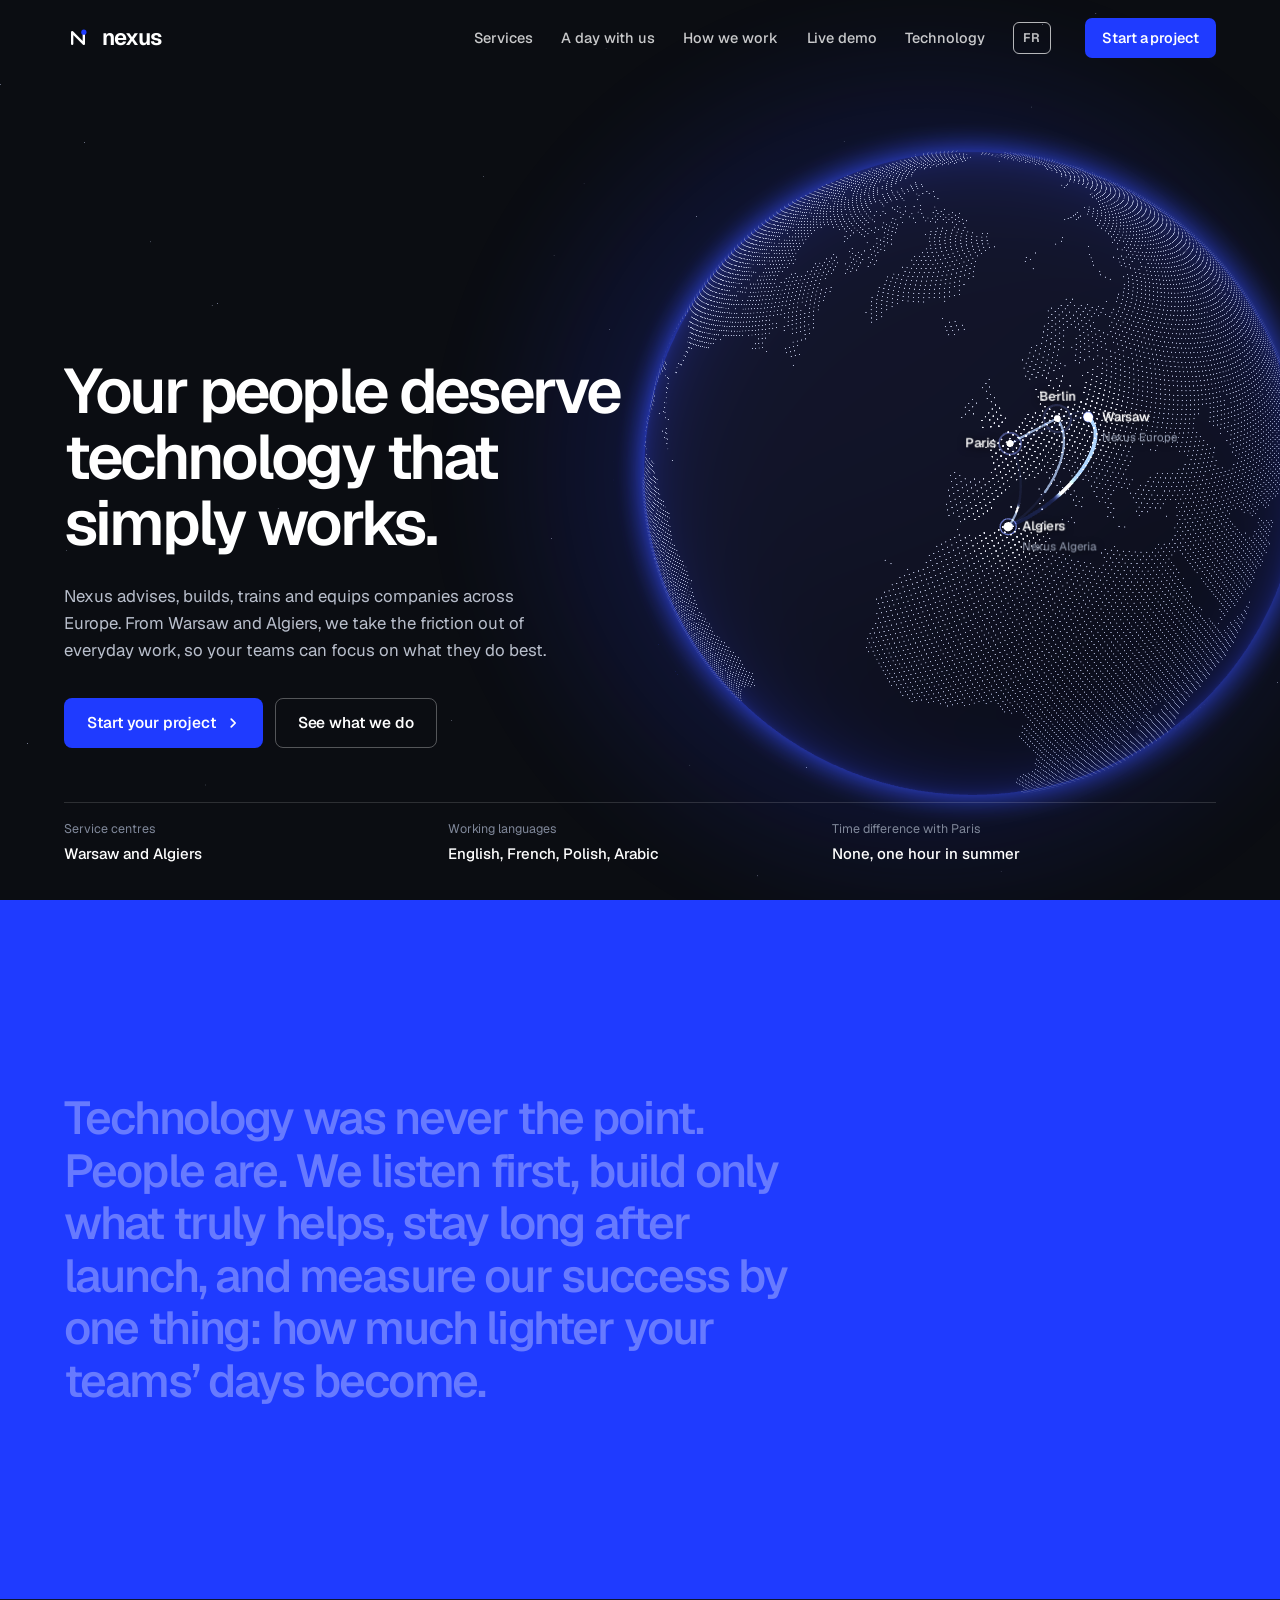
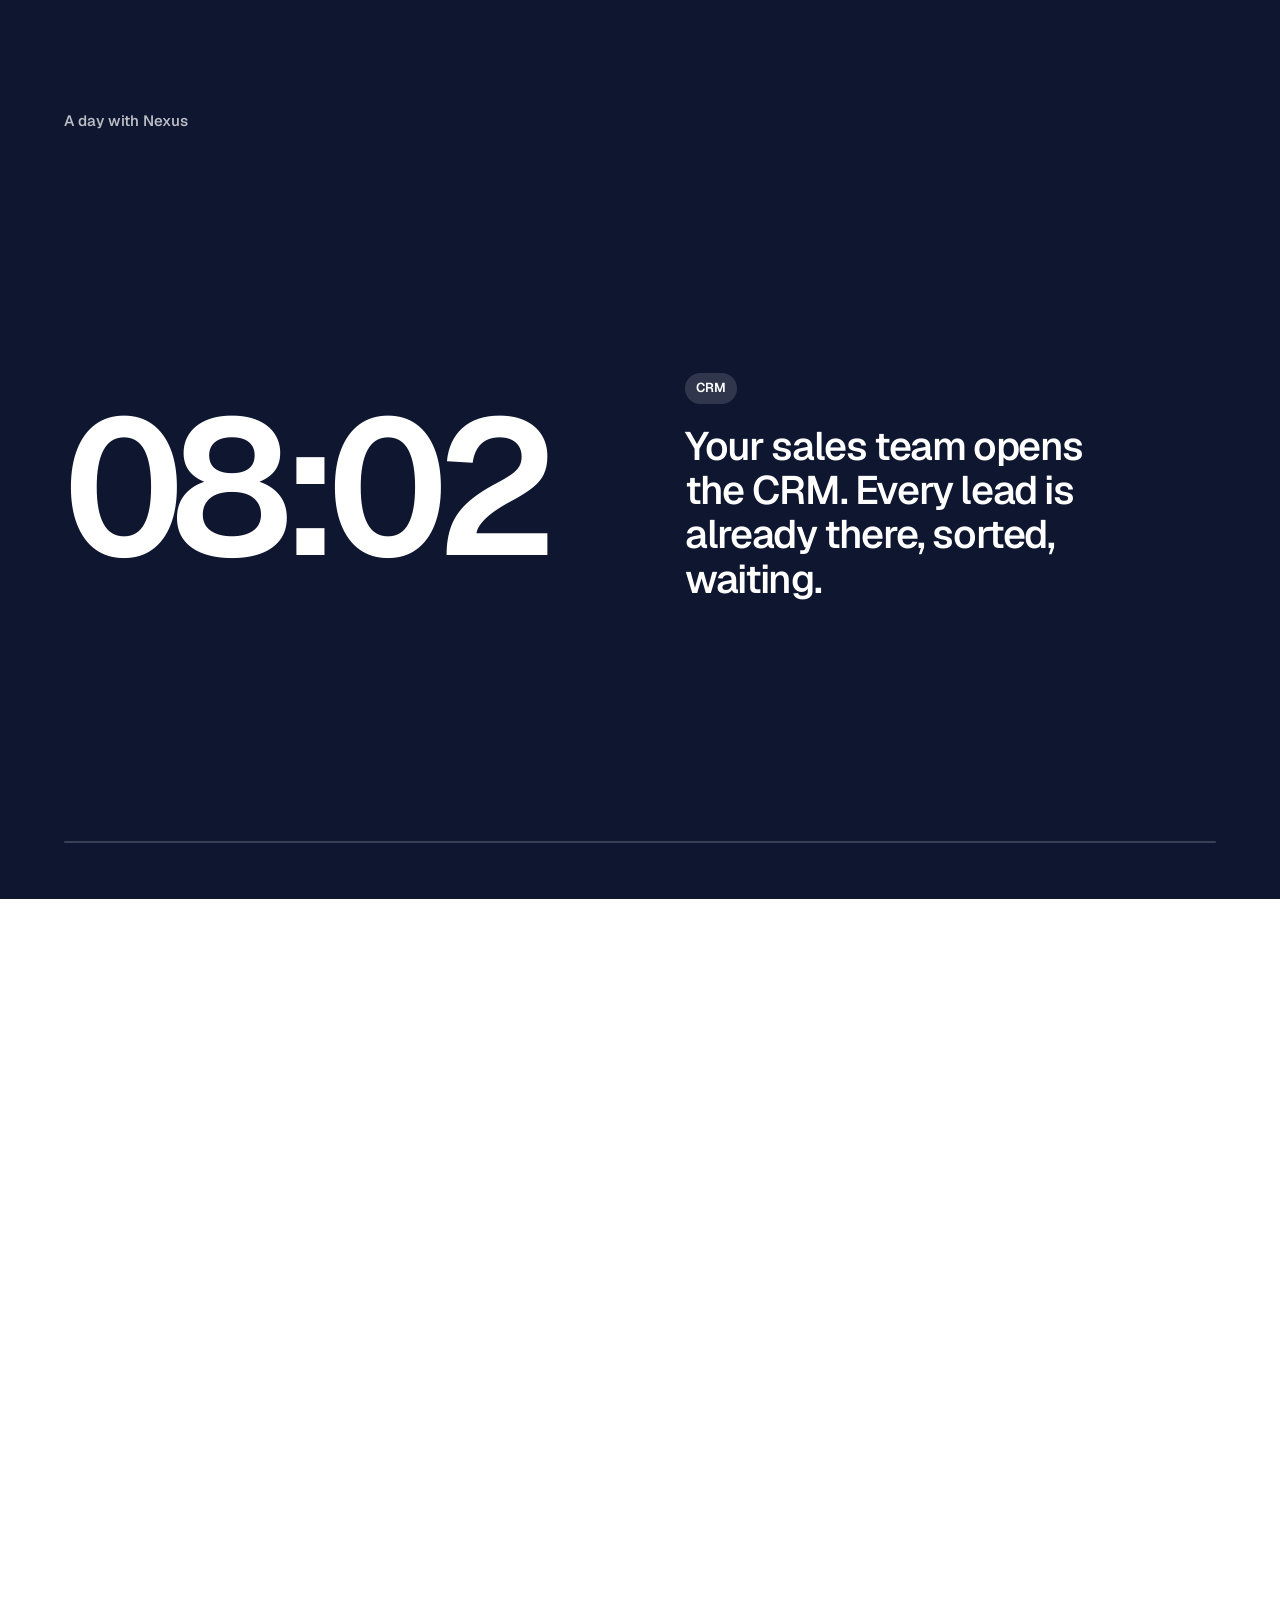
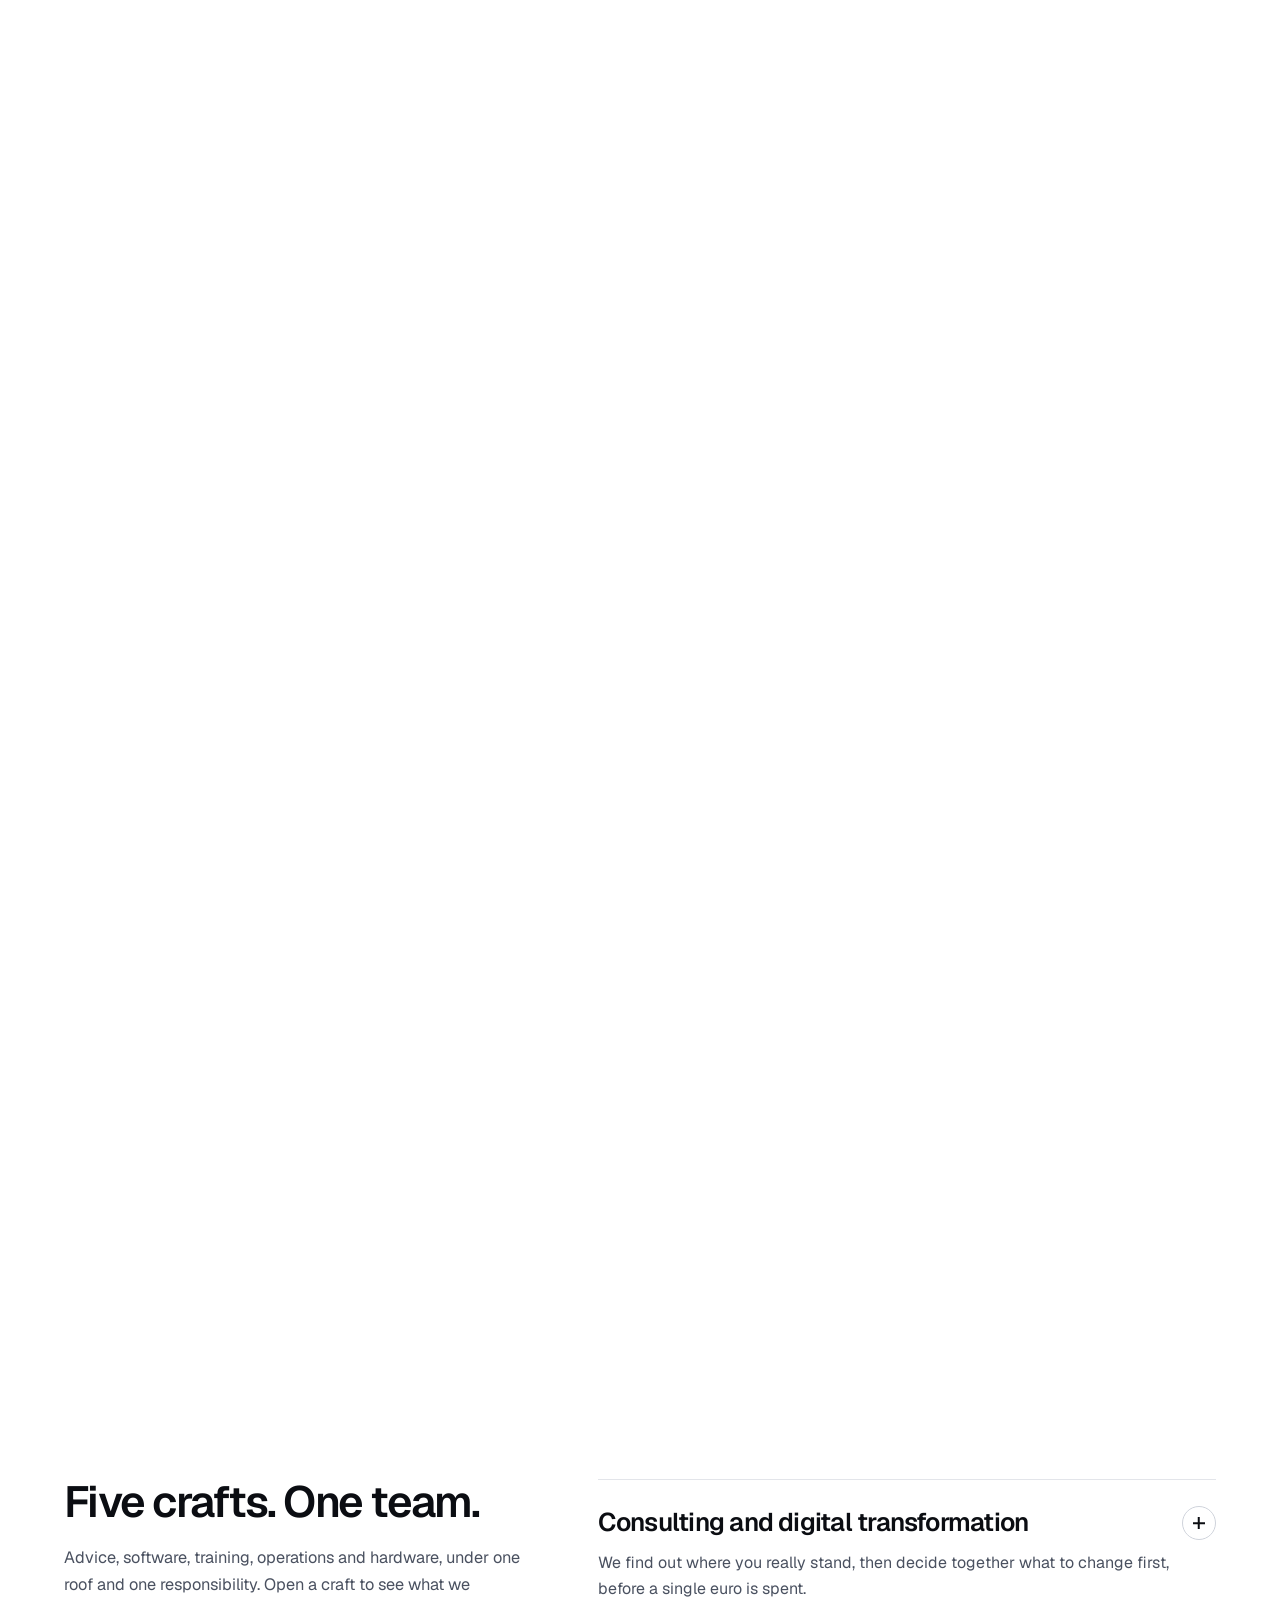
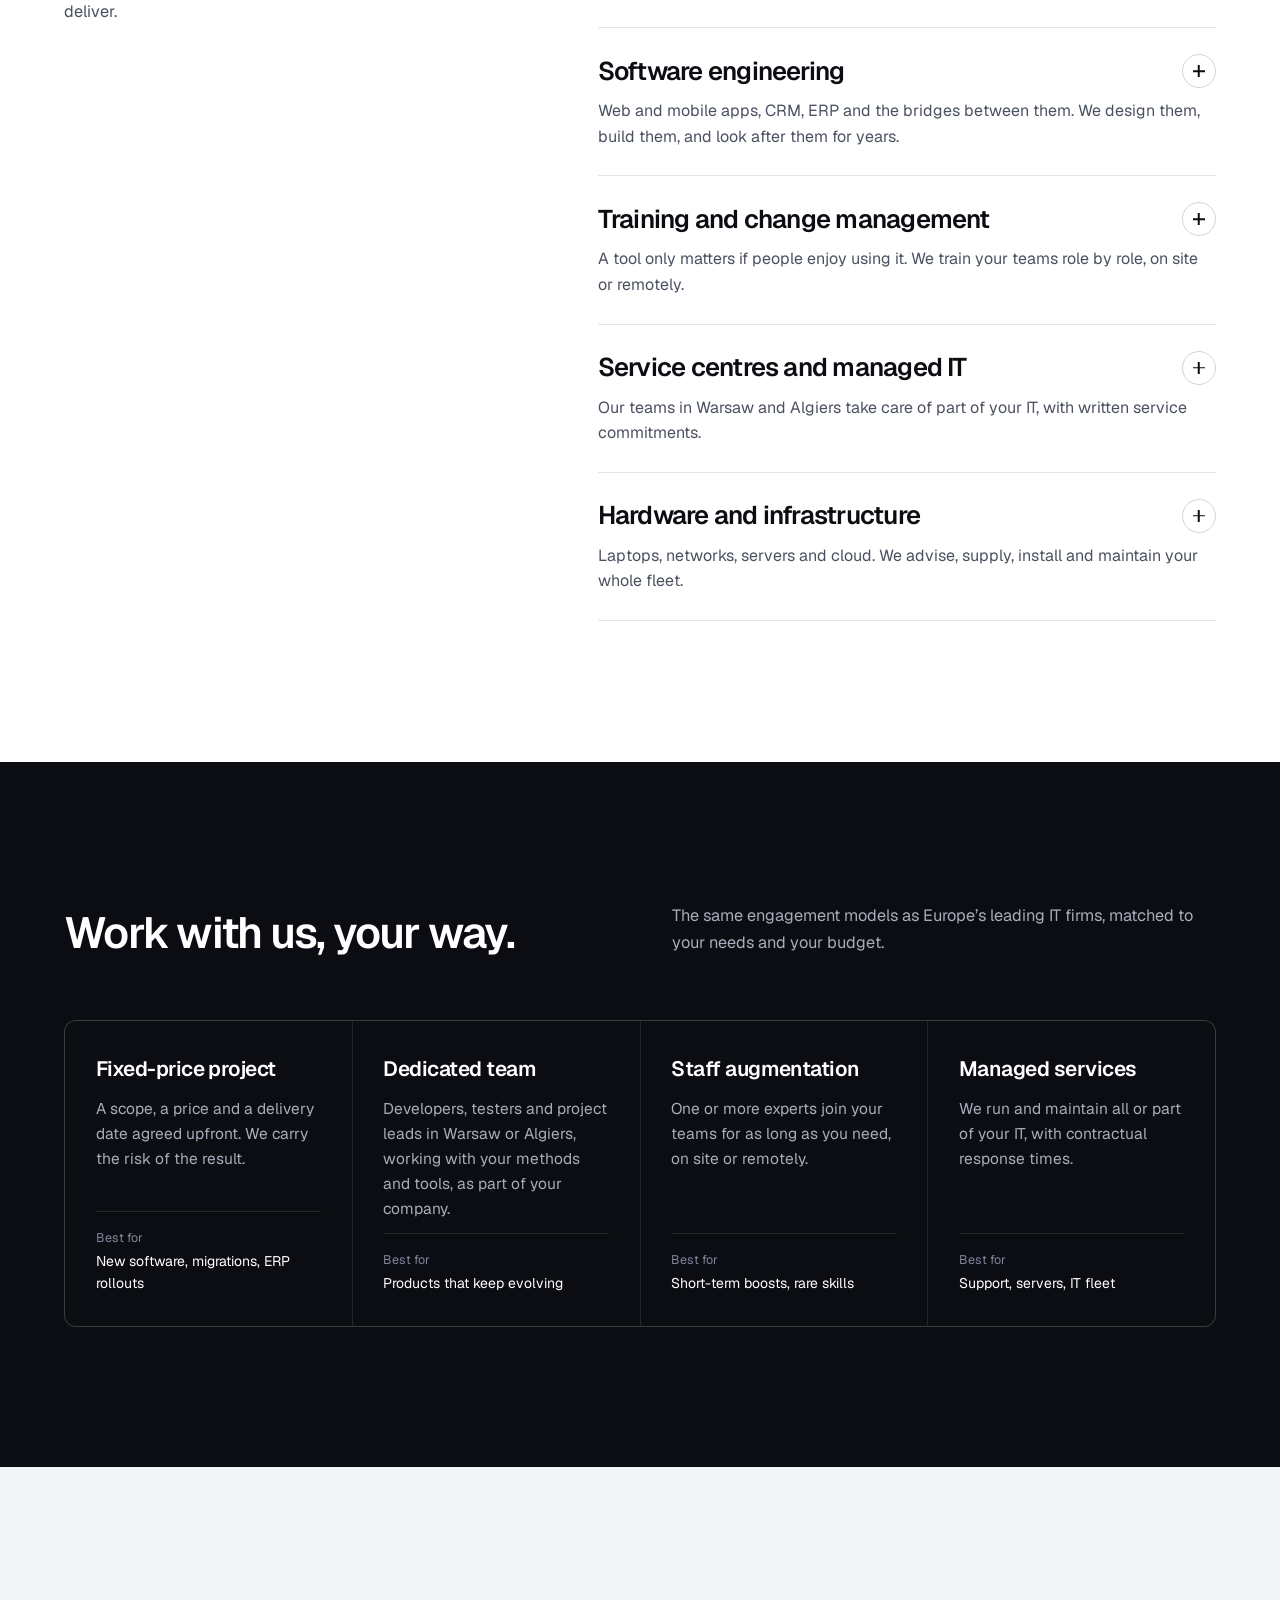
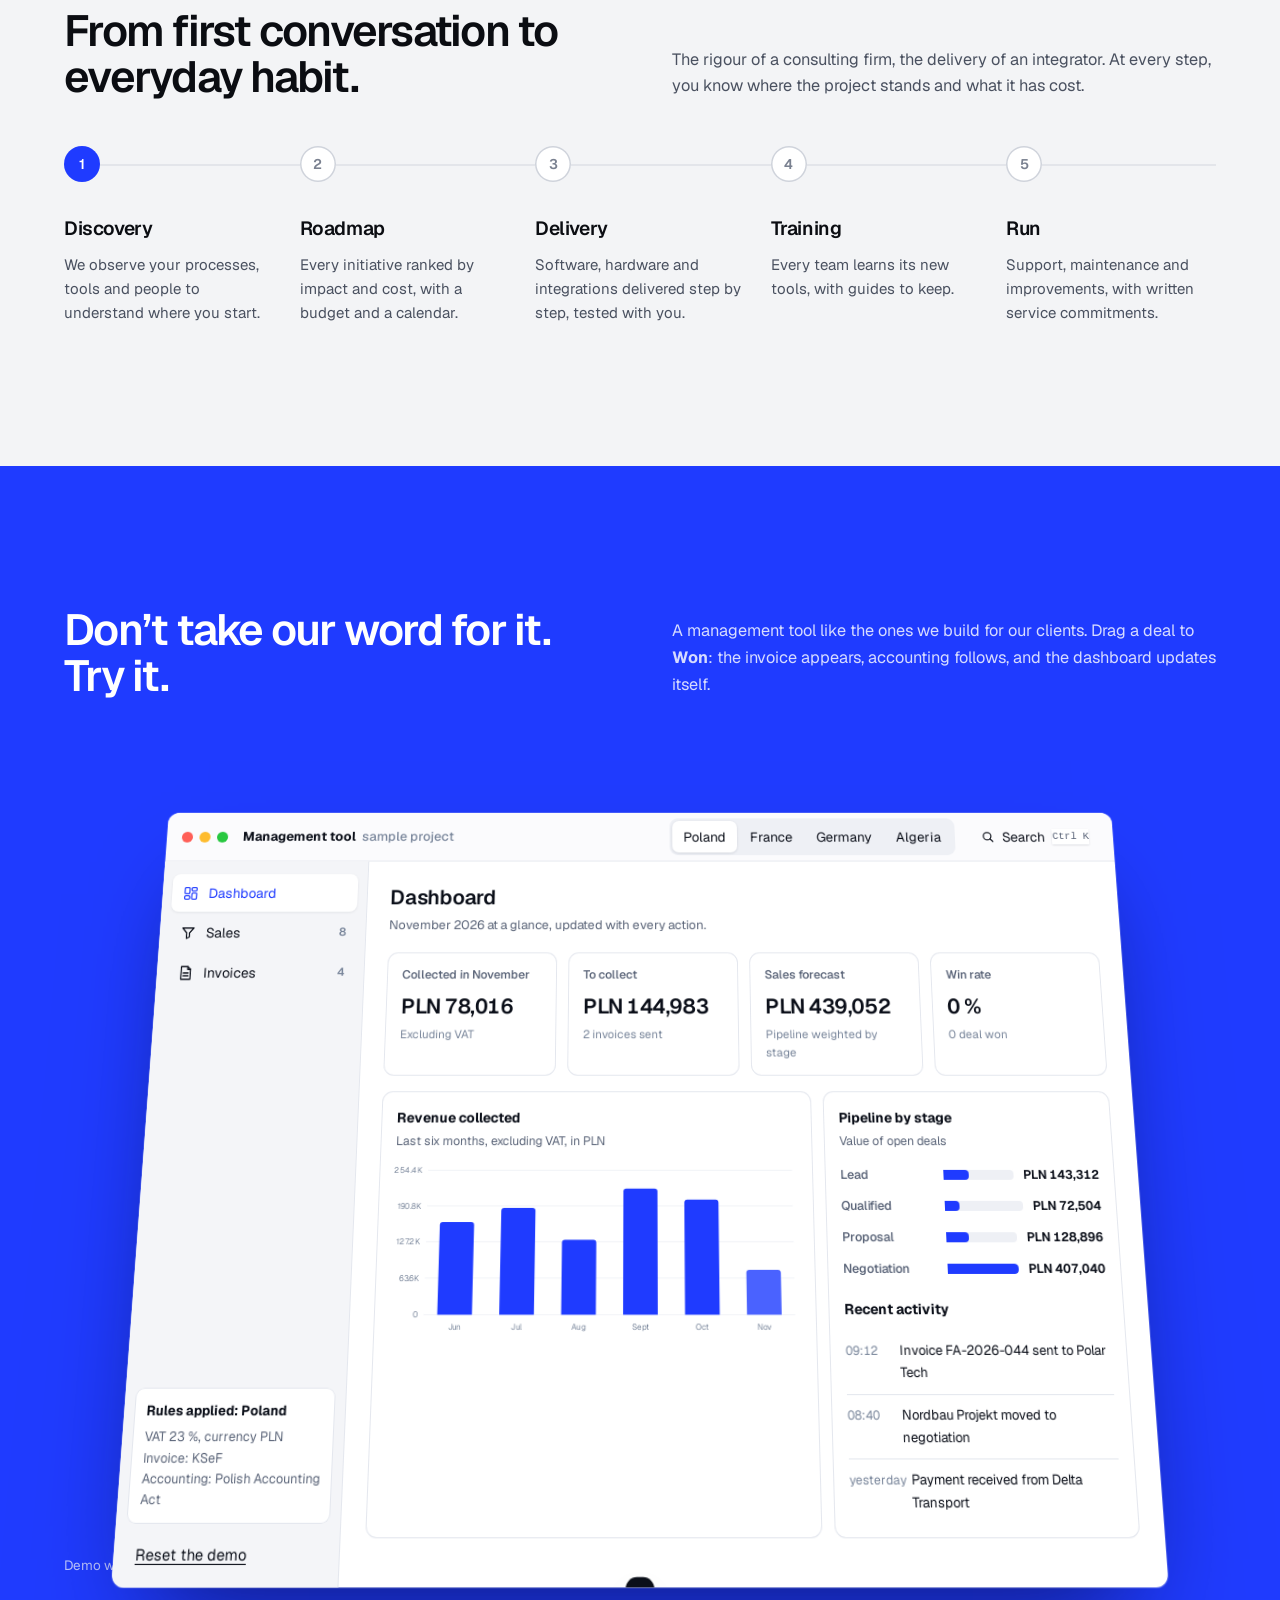
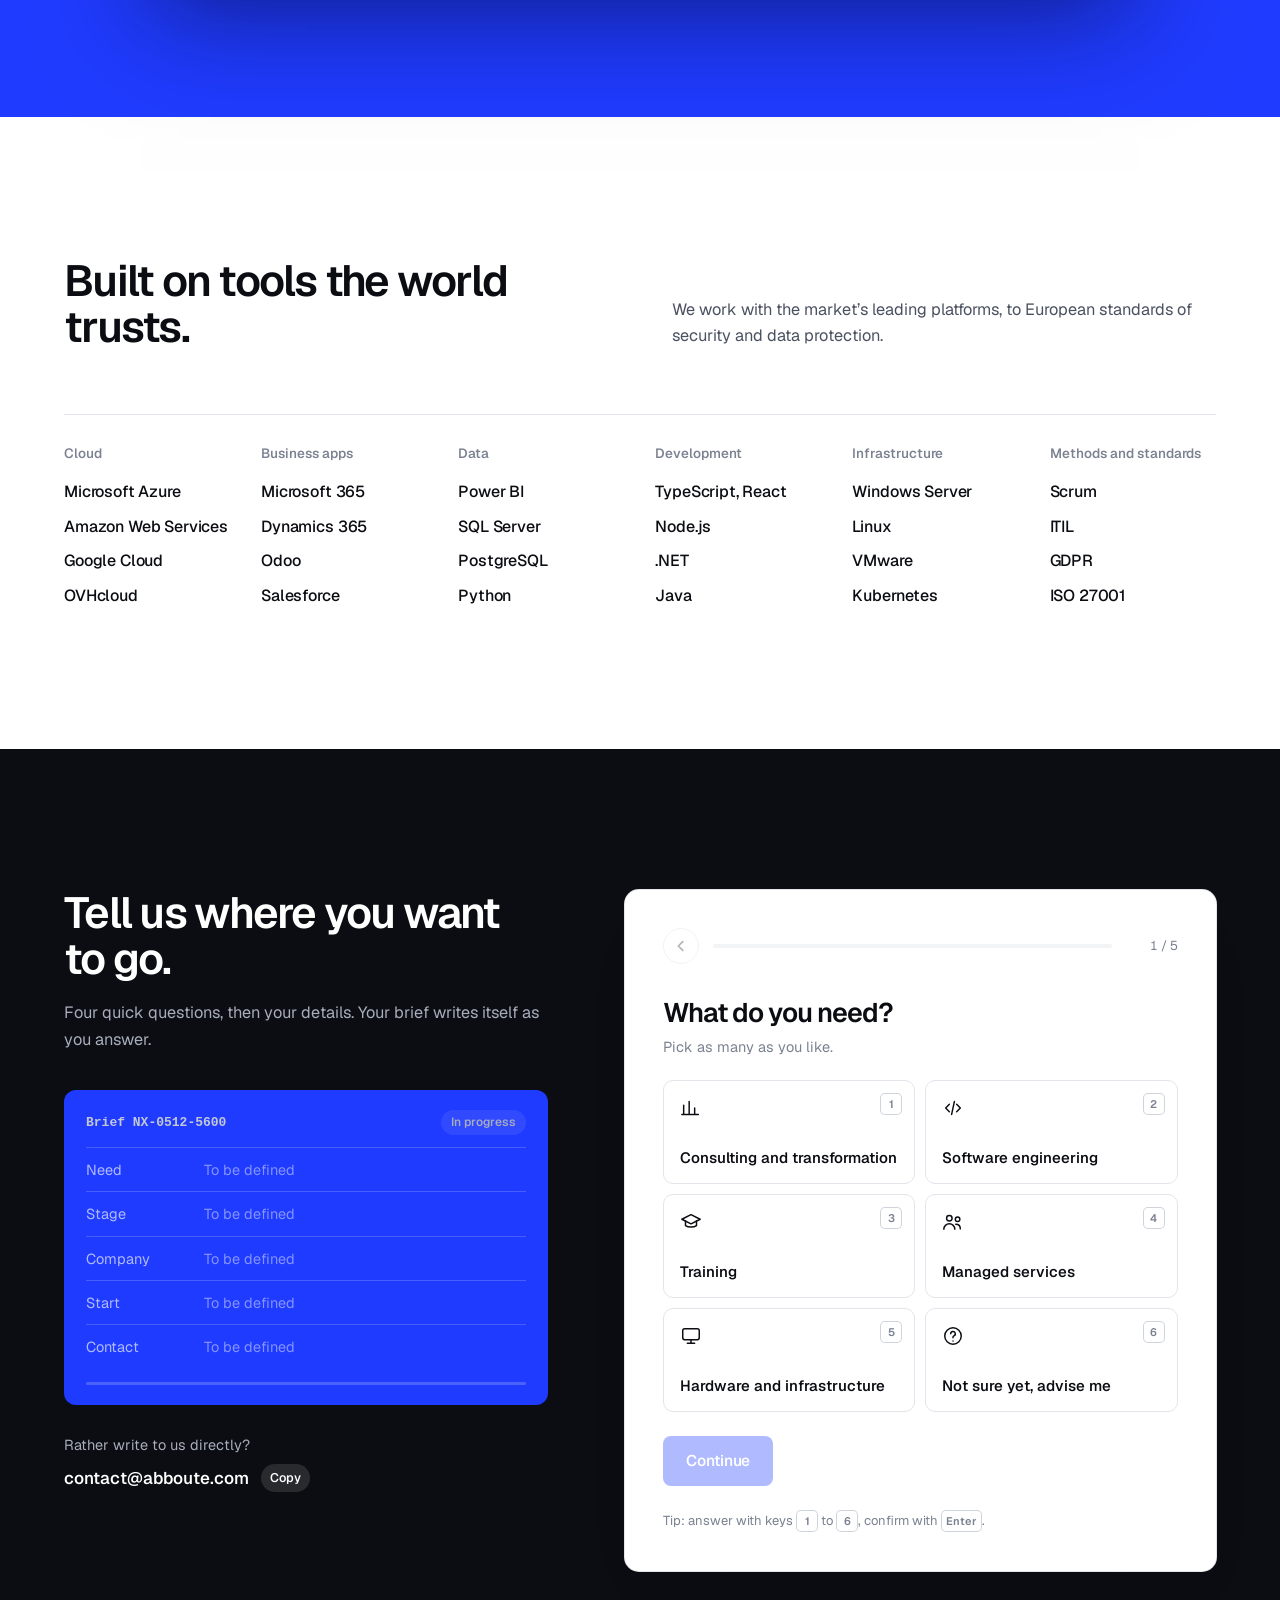
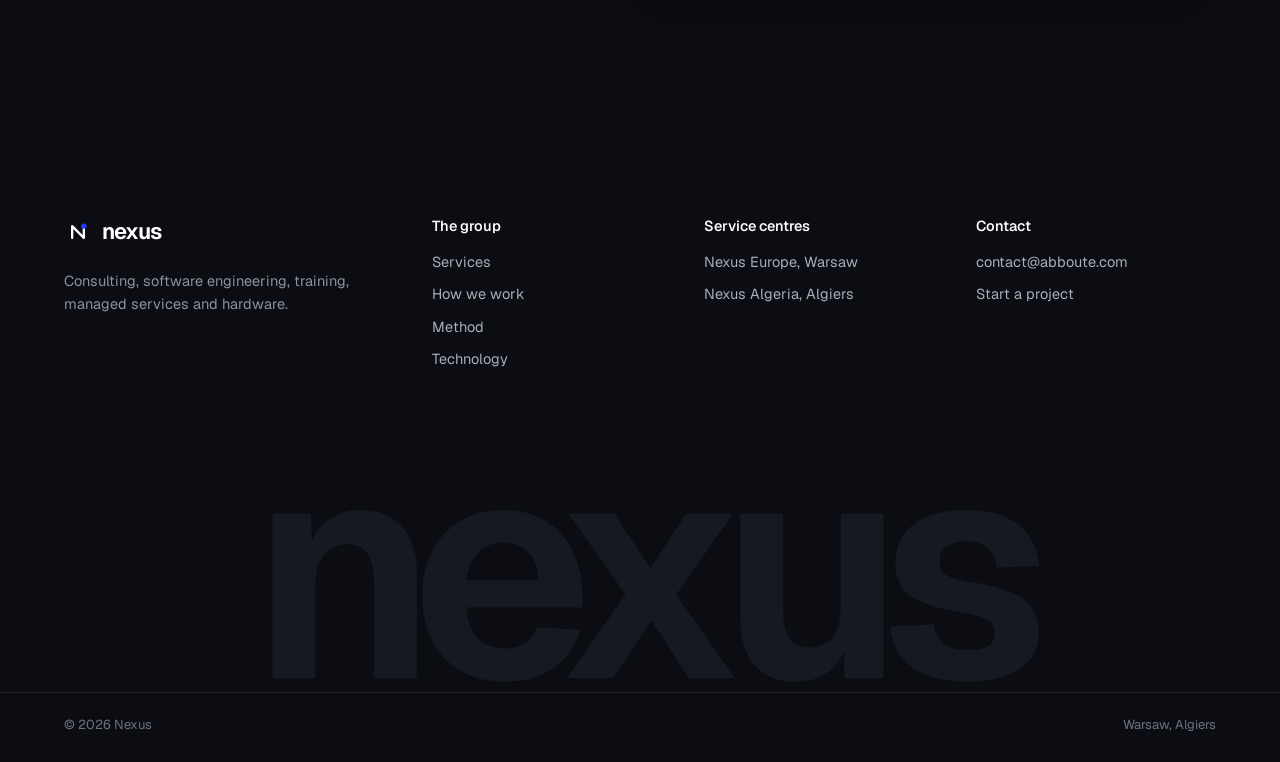
==== commit 3486cb22: "Site bilingue anglais et français, textes émotionnels, séquence « Une journée avec Nexus », sections" ====
--- a/index.html
+++ b/index.html
@@ -1,16 +1,17 @@
 <!DOCTYPE html>
-<html lang="fr">
+<html lang="en">
 <head>
 <meta charset="UTF-8">
 <meta name="viewport" content="width=device-width, initial-scale=1">
-<title>Nexus, groupe de services informatiques à Varsovie et Alger</title>
-<meta name="description" content="Nexus est un groupe de services informatiques avec des centres à Varsovie et à Alger : conseil, ingénierie logicielle, formation, infogérance et équipement pour les entreprises européennes.">
+<title>Nexus | IT services for companies moving forward</title>
+<meta name="description" content="Nexus is an IT group with service centres in Warsaw and Algiers: consulting, software engineering, training, managed services and hardware for European companies.">
 <meta name="theme-color" content="#0b0d12">
 <link rel="icon" href="data:image/svg+xml,%3Csvg xmlns='http://www.w3.org/2000/svg' viewBox='0 0 48 48'%3E%3Crect width='48' height='48' rx='10' fill='%230b0d12'/%3E%3Cpath d='M14 34V14l20 20V14' fill='none' stroke='%23fff' stroke-width='4' stroke-linecap='round' stroke-linejoin='round'/%3E%3Ccircle cx='34' cy='14' r='4.5' fill='%231f3bff'/%3E%3C/svg%3E">
 <link rel="preload" href="assets/fonts/geist-latin-wght-normal.woff2" as="font" type="font/woff2" crossorigin>
 <link rel="stylesheet" href="assets/css/site.css">
 <link rel="stylesheet" href="assets/css/app.css">
 <link rel="preload" href="assets/js/land.bin" as="fetch" type="application/octet-stream" crossorigin>
+<script defer src="assets/js/i18n.js"></script>
 <script defer src="assets/vendor/gsap.min.js"></script>
 <script defer src="assets/vendor/ScrollTrigger.min.js"></script>
 <script defer src="assets/vendor/lenis.min.js"></script>
@@ -32,320 +33,340 @@
   <svg class="loader-mark" viewBox="0 0 48 48"><path class="lm-path" d="M14 34V14l20 20V14"/><circle class="lm-node" cx="34" cy="14" r="4.5"/></svg>
 </div>
 
-<a class="skip" href="#contenu">Aller au contenu</a>
+<a class="skip" href="#contenu" data-i18n="k208">Skip to content</a>
 <div class="progress" aria-hidden="true"><i id="progress"></i></div>
 
 <header class="nav" id="nav">
-  <a href="#top" class="brand" aria-label="Nexus, accueil">
+  <a href="#top" class="brand" aria-label="Nexus, home" data-i18n-attr="aria-label:k1">
     <svg class="brand-mark"><use href="#mark"/></svg>
     <span class="brand-word">nexus</span>
   </a>
-  <nav class="nav-links" id="navLinks" aria-label="Navigation principale">
-    <a href="#services">Services</a>
-    <a href="#engagement">Engagement</a>
-    <a href="#methode">Méthode</a>
-    <a href="#realisation">Réalisation</a>
-    <a href="#technologies">Technologies</a>
-    <a href="#contact" class="btn btn-primary btn-sm nav-cta">Décrire mon projet</a>
+  <nav class="nav-links" id="navLinks" aria-label="Main navigation" data-i18n-attr="aria-label:k2">
+    <a href="#services" data-i18n="k3">Services</a>
+    <a href="#day" data-i18n="k4">A day with us</a>
+    <a href="#engagement" data-i18n="k5">How we work</a>
+    <a href="#realisation" data-i18n="k6">Live demo</a>
+    <a href="#technologies" data-i18n="k7">Technology</a>
+    <button type="button" class="lang" id="langBtn" aria-label="Lire le site en français" lang="fr">FR</button>
+    <a href="#contact" class="btn btn-primary btn-sm nav-cta" data-i18n="k8">Start a project</a>
   </nav>
-  <button class="burger" id="burger" aria-label="Ouvrir le menu" aria-expanded="false"><span></span><span></span></button>
+  <button class="burger" id="burger" aria-label="Open menu" data-i18n-attr="aria-label:k9" aria-expanded="false"><span></span><span></span></button>
 </header>
 
 <main id="contenu">
-
 <section class="hero" id="top">
-  <canvas class="globe" id="globe" role="img" aria-label="Globe reliant les centres Nexus de Varsovie et d'Alger à Paris et Berlin. Faites-le tourner en le faisant glisser."></canvas>
+  <canvas class="globe" id="globe" role="img" aria-label="Globe linking the Nexus centres in Warsaw and Algiers to Paris and Berlin. Drag to rotate it." data-i18n-attr="aria-label:k10"></canvas>
   <div class="globe-labels" id="globeLabels" aria-hidden="true"></div>
   <div class="hero-inner">
     <h1 class="hero-title">
-      <span class="hl"><span>Services informatiques</span></span>
-      <span class="hl"><span>pour les entreprises</span></span>
-      <span class="hl"><span>qui se modernisent.</span></span>
+      <span class="hl"><span data-i18n="k11">Your people deserve</span></span>
+      <span class="hl"><span data-i18n="k12">technology that</span></span>
+      <span class="hl"><span data-i18n="k13">simply works.</span></span>
     </h1>
-    <p class="hero-lede">Nexus conseille, développe, forme et équipe les entreprises européennes, avec des centres de services à Varsovie et à Alger.</p>
+    <p class="hero-lede" data-i18n="k14">Nexus advises, builds, trains and equips companies across Europe. From Warsaw and Algiers, we take the friction out of everyday work, so your teams can focus on what they do best.</p>
     <div class="hero-actions">
-      <a href="#contact" class="btn btn-primary">Décrire mon projet <svg class="chev" viewBox="0 0 16 16" aria-hidden="true"><path d="M6 3.5L10.5 8 6 12.5"/></svg></a>
-      <a href="#services" class="btn btn-secondary">Voir nos services</a>
+      <a href="#contact" class="btn btn-primary"><span data-i18n="k15">Start your project</span> <svg class="chev" viewBox="0 0 16 16" aria-hidden="true"><path d="M6 3.5L10.5 8 6 12.5"/></svg></a>
+      <a href="#services" class="btn btn-secondary" data-i18n="k16">See what we do</a>
     </div>
   </div>
   <dl class="hero-facts">
-    <div><dt>Centres de services</dt><dd>Varsovie et Alger</dd></div>
-    <div><dt>Langues de travail</dt><dd>Français, anglais, polonais, arabe</dd></div>
-    <div><dt>Décalage avec Paris</dt><dd>Aucun, ou une heure l'été</dd></div>
+    <div><dt data-i18n="k17">Service centres</dt><dd data-i18n="k18">Warsaw and Algiers</dd></div>
+    <div><dt data-i18n="k19">Working languages</dt><dd data-i18n="k20">English, French, Polish, Arabic</dd></div>
+    <div><dt data-i18n="k21">Time difference with Paris</dt><dd data-i18n="k22">None, one hour in summer</dd></div>
   </dl>
 </section>
 
-<section class="manifesto" aria-label="Notre approche">
-  <div class="wrap">
-    <p class="mf-text" id="manifesto">Nous ne vendons pas la technologie pour elle-même. Nous partons de votre activité, nous choisissons les bons outils, nous les mettons en place avec vos équipes, et nous restons là après la mise en service.</p>
+<section class="manifesto" aria-label="Our belief" data-i18n-attr="aria-label:k23">
+  <div class="wrap">
+    <p class="mf-text" id="manifesto" data-i18n="k24">Technology was never the point. People are. We listen first, build only what truly helps, stay long after launch, and measure our success by one thing: how much lighter your teams’ days become.</p>
+  </div>
+</section>
+
+<section class="day" id="day">
+  <div class="day-pin">
+    <div class="wrap day-inner">
+      <h2 class="day-title" data-i18n="k35">A day with Nexus</h2>
+      <div class="day-clock" id="dayClock" aria-hidden="true">08:02</div>
+      <ol class="scenes" id="scenes">
+        <li class="scene on" data-time="08:02">
+          <span class="scene-tag" data-i18n="k25">CRM</span>
+          <p class="scene-txt" data-i18n="k26">Your sales team opens the CRM. Every lead is already there, sorted, waiting.</p>
+        </li>
+        <li class="scene" data-time="10:30">
+          <span class="scene-tag" data-i18n="k27">Invoicing</span>
+          <p class="scene-txt" data-i18n="k28">Invoices leave on their own. Accounting follows. Nobody retypes a thing.</p>
+        </li>
+        <li class="scene" data-time="14:15">
+          <span class="scene-tag" data-i18n="k29">Training</span>
+          <p class="scene-txt" data-i18n="k30">The person who joined on Monday is confident by Friday.</p>
+        </li>
+        <li class="scene" data-time="17:40">
+          <span class="scene-tag" data-i18n="k31">Hardware</span>
+          <p class="scene-txt" data-i18n="k32">A laptop fails in Algiers. Its replacement is ready before tomorrow morning.</p>
+        </li>
+        <li class="scene" data-time="23:00">
+          <span class="scene-tag" data-i18n="k33">Managed IT</span>
+          <p class="scene-txt" data-i18n="k34">Servers watched. Backups done. You sleep. We don’t.</p>
+        </li>
+      </ol>
+      <div class="day-rail" aria-hidden="true"><i id="dayRail"></i></div>
+    </div>
   </div>
 </section>
 
 <section class="services sec" id="services">
   <div class="wrap services-grid">
     <div class="sec-side" data-reveal>
-      <h2 class="h2">Cinq métiers sous un même toit</h2>
-      <p class="lede">Un interlocuteur unique pour le conseil, les logiciels, la formation, l'exploitation et le matériel. Ouvrez un métier pour voir ce que nous livrons.</p>
+      <h2 class="h2" data-i18n="k95">Five crafts. One team.</h2>
+      <p class="lede" data-i18n="k96">Advice, software, training, operations and hardware, under one roof and one responsibility. Open a craft to see what we deliver.</p>
     </div>
     <ul class="svc-list" data-reveal-list>
       <li class="svc" data-pv="conseil">
         <button class="svc-head" type="button" aria-expanded="false" aria-controls="svc-conseil">
-          <span class="svc-title">Conseil et transformation numérique</span>
-          <span class="svc-plus" aria-hidden="true"></span>
-        </button>
-        <p class="svc-lede">Nous mesurons où en est votre entreprise et nous fixons les priorités, avant d'engager le moindre budget.</p>
-        <div class="svc-body" id="svc-conseil" hidden><ul><li>Diagnostic de maturité numérique</li><li>Feuille de route chiffrée sur 12 à 36 mois</li><li>Choix et appels d'offres de logiciels</li><li>Pilotage de projets de transformation</li></ul></div>
+          <span class="svc-title" data-i18n="k40">Consulting and digital transformation</span>
+          <span class="svc-plus" aria-hidden="true"></span>
+        </button>
+        <p class="svc-lede" data-i18n="k41">We find out where you really stand, then decide together what to change first, before a single euro is spent.</p>
+        <div class="svc-body" id="svc-conseil" hidden><ul><li data-i18n="k36">Digital maturity assessment</li><li data-i18n="k37">Costed roadmap over 12 to 36 months</li><li data-i18n="k38">Software selection and tenders</li><li data-i18n="k39">Transformation programme management</li></ul></div>
       </li>
       <li class="svc" data-pv="code">
         <button class="svc-head" type="button" aria-expanded="false" aria-controls="svc-code">
-          <span class="svc-title">Ingénierie logicielle</span>
-          <span class="svc-plus" aria-hidden="true"></span>
-        </button>
-        <p class="svc-lede">Applications web et mobiles, CRM, ERP, intégrations entre vos outils. Nous concevons, développons et maintenons.</p>
-        <div class="svc-body" id="svc-code" hidden><ul><li>Applications métier sur mesure</li><li>Déploiement et paramétrage de CRM et d'ERP</li><li>Connecteurs et API entre vos systèmes</li><li>Tierce maintenance applicative (TMA)</li></ul></div>
+          <span class="svc-title" data-i18n="k46">Software engineering</span>
+          <span class="svc-plus" aria-hidden="true"></span>
+        </button>
+        <p class="svc-lede" data-i18n="k47">Web and mobile apps, CRM, ERP and the bridges between them. We design them, build them, and look after them for years.</p>
+        <div class="svc-body" id="svc-code" hidden><ul><li data-i18n="k42">Custom business applications</li><li data-i18n="k43">CRM and ERP rollout and configuration</li><li data-i18n="k44">Connectors and APIs between your systems</li><li data-i18n="k45">Application maintenance</li></ul></div>
       </li>
       <li class="svc" data-pv="formation">
         <button class="svc-head" type="button" aria-expanded="false" aria-controls="svc-formation">
-          <span class="svc-title">Formation et conduite du changement</span>
-          <span class="svc-plus" aria-hidden="true"></span>
-        </button>
-        <p class="svc-lede">Un outil ne sert que s'il est adopté. Nous formons vos équipes, métier par métier, sur site ou à distance.</p>
-        <div class="svc-body" id="svc-formation" hidden><ul><li>Parcours de formation par métier</li><li>Formation Microsoft 365, Power BI, ERP et CRM</li><li>Supports et guides remis à vos équipes</li><li>Ambassadeurs internes et suivi de l'adoption</li></ul></div>
+          <span class="svc-title" data-i18n="k52">Training and change management</span>
+          <span class="svc-plus" aria-hidden="true"></span>
+        </button>
+        <p class="svc-lede" data-i18n="k53">A tool only matters if people enjoy using it. We train your teams role by role, on site or remotely.</p>
+        <div class="svc-body" id="svc-formation" hidden><ul><li data-i18n="k48">Role-based learning paths</li><li data-i18n="k49">Microsoft 365, Power BI, ERP and CRM training</li><li data-i18n="k50">Guides your teams keep</li><li data-i18n="k51">Internal champions and adoption tracking</li></ul></div>
       </li>
       <li class="svc" data-pv="outsourcing">
         <button class="svc-head" type="button" aria-expanded="false" aria-controls="svc-outsourcing">
-          <span class="svc-title">Centres de services et infogérance</span>
-          <span class="svc-plus" aria-hidden="true"></span>
-        </button>
-        <p class="svc-lede">Nos équipes de Varsovie et d'Alger prennent en charge une partie de votre informatique, avec des engagements de service écrits.</p>
-        <div class="svc-body" id="svc-outsourcing" hidden><ul><li>Équipes de développement dédiées (nearshore)</li><li>Support utilisateurs et centre d'assistance</li><li>Infogérance des serveurs et du cloud</li><li>Supervision et sauvegardes</li></ul></div>
+          <span class="svc-title" data-i18n="k58">Service centres and managed IT</span>
+          <span class="svc-plus" aria-hidden="true"></span>
+        </button>
+        <p class="svc-lede" data-i18n="k59">Our teams in Warsaw and Algiers take care of part of your IT, with written service commitments.</p>
+        <div class="svc-body" id="svc-outsourcing" hidden><ul><li data-i18n="k54">Dedicated nearshore development teams</li><li data-i18n="k55">User support and help desk</li><li data-i18n="k56">Managed servers and cloud</li><li data-i18n="k57">Monitoring and backups</li></ul></div>
       </li>
       <li class="svc" data-pv="materiel">
         <button class="svc-head" type="button" aria-expanded="false" aria-controls="svc-materiel">
-          <span class="svc-title">Équipement et infrastructure</span>
-          <span class="svc-plus" aria-hidden="true"></span>
-        </button>
-        <p class="svc-lede">Postes de travail, réseaux, serveurs et cloud : nous conseillons, fournissons, installons et entretenons votre parc.</p>
-        <div class="svc-body" id="svc-materiel" hidden><ul><li>Postes de travail et périphériques</li><li>Réseaux, Wi-Fi et sécurité</li><li>Serveurs, stockage et migration vers le cloud</li><li>Gestion et renouvellement du parc</li></ul></div>
+          <span class="svc-title" data-i18n="k64">Hardware and infrastructure</span>
+          <span class="svc-plus" aria-hidden="true"></span>
+        </button>
+        <p class="svc-lede" data-i18n="k65">Laptops, networks, servers and cloud. We advise, supply, install and maintain your whole fleet.</p>
+        <div class="svc-body" id="svc-materiel" hidden><ul><li data-i18n="k60">Workstations and peripherals</li><li data-i18n="k61">Networks, Wi-Fi and security</li><li data-i18n="k62">Servers, storage and cloud migration</li><li data-i18n="k63">Fleet management and renewal</li></ul></div>
       </li>
     </ul>
   </div>
   <div class="pv" id="pv" aria-hidden="true">
     <div class="pv-panel" data-k="conseil">
-      <div class="pv-head"><b>Diagnostic de maturité</b><span>Exemple</span></div>
+      <div class="pv-head"><b data-i18n="k67">Maturity assessment</b><span data-i18n="k66">Example</span></div>
       <div class="pv-bars">
-        <div><span>Processus</span><i style="--v:.72"></i><b>72</b></div>
-        <div><span>Outils</span><i style="--v:.41"></i><b>41</b></div>
-        <div><span>Données</span><i style="--v:.55"></i><b>55</b></div>
-        <div><span>Équipes</span><i style="--v:.83"></i><b>83</b></div>
-      </div>
-      <div class="pv-total"><span>Priorité n°1</span><b>Unifier les outils</b></div>
+        <div><span data-i18n="k68">Processes</span><i style="--v:.72"></i><b>72</b></div>
+        <div><span data-i18n="k69">Tools</span><i style="--v:.41"></i><b>41</b></div>
+        <div><span data-i18n="k70">Data</span><i style="--v:.55"></i><b>55</b></div>
+        <div><span data-i18n="k71">People</span><i style="--v:.83"></i><b>83</b></div>
+      </div>
+      <div class="pv-total"><span data-i18n="k72">Top priority</span><b data-i18n="k73">Unify the tools</b></div>
     </div>
     <div class="pv-panel" data-k="code">
-      <div class="pv-head"><b>synchronisation.ts</b><span>main</span></div>
-      <pre class="pv-code"><span class="k">const</span> clients = <span class="k">await</span> crm.<span class="f">lister</span>();
-<span class="k">await</span> erp.<span class="f">synchroniser</span>(clients);
-tableau.<span class="f">actualiser</span>(<span class="s">'ventes'</span>);
-<span class="c">// livré au sprint 4, testé</span><span class="caret"></span></pre>
+      <div class="pv-head"><b>sync.ts</b><span>main</span></div>
+      <pre class="pv-code" data-i18n="k74"><span class="k">const</span> clients = <span class="k">await</span> crm.<span class="f">list</span>();
+<span class="k">await</span> erp.<span class="f">sync</span>(clients);
+dashboard.<span class="f">refresh</span>(<span class="s">'sales'</span>);
+<span class="c">// shipped in sprint 4, tested</span><span class="caret"></span></pre>
     </div>
     <div class="pv-panel" data-k="formation">
-      <div class="pv-head"><b>Parcours Microsoft 365</b><span>Exemple</span></div>
+      <div class="pv-head"><b data-i18n="k75">Microsoft 365 path</b><span data-i18n="k66">Example</span></div>
       <div class="pv-bars">
         <div><span>Teams</span><i style="--v:1"></i><b>100 %</b></div>
         <div><span>SharePoint</span><i style="--v:.75"></i><b>75 %</b></div>
         <div><span>Power BI</span><i class="live" style="--v:.4"></i><b>40 %</b></div>
       </div>
-      <div class="pv-total"><span>Équipe ventes</span><b>18 personnes</b></div>
+      <div class="pv-total"><span data-i18n="k76">Sales team</span><b data-i18n="k77">18 people</b></div>
     </div>
     <div class="pv-panel" data-k="outsourcing">
-      <div class="pv-head"><b>Support utilisateurs</b><span>Exemple</span></div>
+      <div class="pv-head"><b data-i18n="k78">User support</b><span data-i18n="k66">Example</span></div>
       <ul class="pv-lines pv-tickets">
-        <li><span><i class="dot ok"></i>Accès VPN, Lyon</span><b>Résolu</b></li>
-        <li><span><i class="dot ok"></i>Nouveau poste, Varsovie</span><b>Résolu</b></li>
-        <li class="new"><span><i class="dot run"></i>Imprimante, Alger</span><b>En cours</b></li>
+        <li><span><i class="dot ok"></i><em data-i18n="k79">VPN access, Lyon</em></span><b data-i18n="k80">Resolved</b></li>
+        <li><span><i class="dot ok"></i><em data-i18n="k81">New laptop, Warsaw</em></span><b data-i18n="k82">Resolved</b></li>
+        <li class="new"><span><i class="dot run"></i><em data-i18n="k83">Printer, Algiers</em></span><b data-i18n="k84">In progress</b></li>
       </ul>
-      <div class="pv-total"><span>Prise en charge</span><b>en 12 min</b></div>
+      <div class="pv-total"><span data-i18n="k85">Picked up</span><b data-i18n="k86">in 12 min</b></div>
     </div>
     <div class="pv-panel" data-k="materiel">
-      <div class="pv-head"><b>Parc informatique</b><span>Exemple</span></div>
+      <div class="pv-head"><b data-i18n="k87">IT fleet</b><span data-i18n="k66">Example</span></div>
       <ul class="pv-lines">
-        <li><span><i class="dot ok"></i>Postes de travail</span><b>48 à jour</b></li>
-        <li><span><i class="dot ok"></i>Serveurs et cloud</span><b>6 surveillés</b></li>
-        <li><span><i class="dot run"></i>Réseau et Wi-Fi</span><b>3 sites</b></li>
+        <li><span><i class="dot ok"></i><em data-i18n="k88">Workstations</em></span><b data-i18n="k89">48 up to date</b></li>
+        <li><span><i class="dot ok"></i><em data-i18n="k90">Servers and cloud</em></span><b data-i18n="k91">6 monitored</b></li>
+        <li><span><i class="dot run"></i><em data-i18n="k92">Network and Wi-Fi</em></span><b>3 sites</b></li>
       </ul>
-      <div class="pv-total"><span>Sauvegarde</span><b>cette nuit, 02 h 00</b></div>
-    </div>
-  </div>
-</section>
-
-<section class="engagement sec sec-stone" id="engagement">
+      <div class="pv-total"><span data-i18n="k93">Backup</span><b data-i18n="k94">tonight, 2:00 am</b></div>
+    </div>
+  </div>
+</section>
+
+<section class="engagement sec sec-ink" id="engagement">
   <div class="wrap">
     <div class="sec-head" data-reveal>
-      <h2 class="h2">Quatre façons de travailler ensemble</h2>
-      <p class="lede">Les mêmes modèles que les grandes ESN européennes, choisis selon votre besoin et votre budget.</p>
-    </div>
-    <div class="eng-grid" data-reveal-list><article class="eng"><h3>Projet au forfait</h3><p>Un périmètre, un prix et une date de livraison fixés à l'avance. Nous portons le risque du résultat.</p><p class="eng-fit"><span>Adapté à</span> Nouveau logiciel, migration, déploiement d'ERP</p></article><article class="eng"><h3>Équipe dédiée</h3><p>Une équipe de développeurs, testeurs et chefs de projet à Varsovie ou à Alger, qui travaille avec vos méthodes et vos outils.</p><p class="eng-fit"><span>Adapté à</span> Produit en évolution continue, besoins durables</p></article><article class="eng"><h3>Assistance technique</h3><p>Un ou plusieurs experts rejoignent vos équipes pour la durée nécessaire, sur site ou à distance.</p><p class="eng-fit"><span>Adapté à</span> Renfort ponctuel, compétence rare</p></article><article class="eng"><h3>Infogérance</h3><p>Nous exploitons et maintenons tout ou partie de votre informatique, avec des délais d'intervention contractuels.</p><p class="eng-fit"><span>Adapté à</span> Support, serveurs, parc informatique</p></article></div>
-  </div>
-</section>
-
-<section class="method sec" id="methode">
+      <h2 class="h2" data-i18n="k110">Work with us, your way.</h2>
+      <p class="lede" data-i18n="k111">The same engagement models as Europe’s leading IT firms, matched to your needs and your budget.</p>
+    </div>
+    <div class="eng-grid" data-reveal-list><article class="eng"><h3 data-i18n="k98">Fixed-price project</h3><p data-i18n="k99">A scope, a price and a delivery date agreed upfront. We carry the risk of the result.</p><p class="eng-fit"><span data-i18n="k97">Best for</span> <em data-i18n="k100">New software, migrations, ERP rollouts</em></p></article><article class="eng"><h3 data-i18n="k101">Dedicated team</h3><p data-i18n="k102">Developers, testers and project leads in Warsaw or Algiers, working with your methods and tools, as part of your company.</p><p class="eng-fit"><span data-i18n="k97">Best for</span> <em data-i18n="k103">Products that keep evolving</em></p></article><article class="eng"><h3 data-i18n="k104">Staff augmentation</h3><p data-i18n="k105">One or more experts join your teams for as long as you need, on site or remotely.</p><p class="eng-fit"><span data-i18n="k97">Best for</span> <em data-i18n="k106">Short-term boosts, rare skills</em></p></article><article class="eng"><h3 data-i18n="k107">Managed services</h3><p data-i18n="k108">We run and maintain all or part of your IT, with contractual response times.</p><p class="eng-fit"><span data-i18n="k97">Best for</span> <em data-i18n="k109">Support, servers, IT fleet</em></p></article></div>
+  </div>
+</section>
+
+<section class="method sec sec-stone" id="methode">
   <div class="wrap">
     <div class="sec-head" data-reveal>
-      <h2 class="h2">Comment se déroule un projet</h2>
-      <p class="lede">La démarche d'un cabinet de conseil, l'exécution d'un intégrateur. À chaque étape, vous savez où en est le projet et ce qu'il a coûté.</p>
-    </div>
-    <ol class="steps" id="steps" data-reveal-list>
-      <li class="step"><span class="step-n">1</span><h3>Diagnostic</h3><p>Nous observons vos processus, vos outils et vos équipes pour mesurer le point de départ.</p></li>
-      <li class="step"><span class="step-n">2</span><h3>Feuille de route</h3><p>Les chantiers classés par impact et par coût, avec un budget et un calendrier.</p></li>
-      <li class="step"><span class="step-n">3</span><h3>Mise en œuvre</h3><p>Logiciels, matériel et intégrations livrés par étapes, testés avec vous.</p></li>
-      <li class="step"><span class="step-n">4</span><h3>Formation</h3><p>Chaque équipe apprend ses nouveaux outils, supports à l'appui.</p></li>
-      <li class="step"><span class="step-n">5</span><h3>Exploitation</h3><p>Support, maintenance et évolutions, avec des engagements de service écrits.</p></li>
-    </ol>
-  </div>
-</section>
-
-<section class="demo sec sec-ink" id="realisation">
+      <h2 class="h2" data-i18n="k122">From first conversation to everyday habit.</h2>
+      <p class="lede" data-i18n="k123">The rigour of a consulting firm, the delivery of an integrator. At every step, you know where the project stands and what it has cost.</p>
+    </div>
+    <ol class="steps" id="steps" data-reveal-list><li class="step"><span class="step-n">1</span><h3 data-i18n="k112">Discovery</h3><p data-i18n="k113">We observe your processes, tools and people to understand where you start.</p></li><li class="step"><span class="step-n">2</span><h3 data-i18n="k114">Roadmap</h3><p data-i18n="k115">Every initiative ranked by impact and cost, with a budget and a calendar.</p></li><li class="step"><span class="step-n">3</span><h3 data-i18n="k116">Delivery</h3><p data-i18n="k117">Software, hardware and integrations delivered step by step, tested with you.</p></li><li class="step"><span class="step-n">4</span><h3 data-i18n="k118">Training</h3><p data-i18n="k119">Every team learns its new tools, with guides to keep.</p></li><li class="step"><span class="step-n">5</span><h3 data-i18n="k120">Run</h3><p data-i18n="k121">Support, maintenance and improvements, with written service commitments.</p></li></ol>
+  </div>
+</section>
+
+<section class="demo sec sec-blue" id="realisation">
   <div class="wrap">
     <div class="sec-head" data-reveal>
-      <h2 class="h2">Un logiciel que nous livrons, à essayer ici</h2>
-      <p class="lede">Un outil de gestion comme ceux que nous développons pour nos clients. Faites glisser une affaire jusqu'à <strong>Gagné</strong>&nbsp;: la facture se crée, l'écriture comptable suit et le tableau de bord se met à jour.</p>
-    </div>
-  </div>
-  <div class="wrap">
-  <div class="app" id="app" aria-label="Démonstration interactive d'un outil de gestion développé par Nexus">
+      <h2 class="h2" data-i18n="k137">Don’t take our word for it. Try it.</h2>
+      <p class="lede" data-i18n="k138">A management tool like the ones we build for our clients. Drag a deal to <strong>Won</strong>: the invoice appears, accounting follows, and the dashboard updates itself.</p>
+    </div>
+  </div>
+  <div class="wrap">
+  <div class="app" id="app" aria-label="Interactive demo of a management tool built by Nexus" data-i18n-attr="aria-label:k124">
     <div class="app-bar">
       <div class="lights" aria-hidden="true"><i></i><i></i><i></i></div>
-      <div class="app-title">Outil de gestion <span>projet type</span></div>
-      <div class="country" role="radiogroup" aria-label="Pays de votre entreprise" id="countrySwitch"></div>
-      <button class="search-btn" id="openPalette" type="button"><svg viewBox="0 0 24 24" aria-hidden="true"><circle cx="11" cy="11" r="6.5"/><path d="M16 16l4.5 4.5"/></svg><span>Rechercher</span><kbd>Ctrl K</kbd></button>
+      <div class="app-title" data-i18n="k125">Management tool <span>sample project</span></div>
+      <div class="country" role="radiogroup" aria-label="Your company&#x27;s country" data-i18n-attr="aria-label:k126" id="countrySwitch"></div>
+      <button class="search-btn" id="openPalette" type="button"><svg viewBox="0 0 24 24" aria-hidden="true"><circle cx="11" cy="11" r="6.5"/><path d="M16 16l4.5 4.5"/></svg><span data-i18n="k127">Search</span><kbd>Ctrl K</kbd></button>
     </div>
     <div class="app-body">
       <aside class="app-side">
-        <nav class="side-nav" aria-label="Modules de la démo">
-          <button data-page="dash" type="button"><svg viewBox="0 0 24 24" aria-hidden="true"><rect x="3.5" y="3.5" width="7" height="9" rx="1.5"/><rect x="13.5" y="3.5" width="7" height="5" rx="1.5"/><rect x="13.5" y="11.5" width="7" height="9" rx="1.5"/><rect x="3.5" y="15.5" width="7" height="5" rx="1.5"/></svg>Tableau de bord</button>
-          <button data-page="crm" type="button"><svg viewBox="0 0 24 24" aria-hidden="true"><path d="M4 5h16l-6 7v6l-4 2v-8z"/></svg>Ventes<span class="side-count" id="crmCount"></span></button>
-          <button data-page="inv" type="button"><svg viewBox="0 0 24 24" aria-hidden="true"><path d="M6 3h9l4 4v14H6z"/><path d="M15 3v4h4M9 12h7M9 16h7"/></svg>Factures<span class="side-count" id="invCount"></span></button>
+        <nav class="side-nav" aria-label="Demo modules" data-i18n-attr="aria-label:k128">
+          <button data-page="dash" type="button"><svg viewBox="0 0 24 24" aria-hidden="true"><rect x="3.5" y="3.5" width="7" height="9" rx="1.5"/><rect x="13.5" y="3.5" width="7" height="5" rx="1.5"/><rect x="13.5" y="11.5" width="7" height="9" rx="1.5"/><rect x="3.5" y="15.5" width="7" height="5" rx="1.5"/></svg><span data-i18n="k129">Dashboard</span></button>
+          <button data-page="crm" type="button"><svg viewBox="0 0 24 24" aria-hidden="true"><path d="M4 5h16l-6 7v6l-4 2v-8z"/></svg><span data-i18n="k130">Sales</span><span class="side-count" id="crmCount"></span></button>
+          <button data-page="inv" type="button"><svg viewBox="0 0 24 24" aria-hidden="true"><path d="M6 3h9l4 4v14H6z"/><path d="M15 3v4h4M9 12h7M9 16h7"/></svg><span data-i18n="k131">Invoices</span><span class="side-count" id="invCount"></span></button>
         </nav>
         <div class="side-foot">
           <div class="side-rules" id="sideRules"></div>
-          <button class="reset" id="resetDemo" type="button">Réinitialiser la démo</button>
+          <button class="reset" id="resetDemo" type="button" data-i18n="k132">Reset the demo</button>
         </div>
       </aside>
       <div class="app-main" id="view" tabindex="-1"></div>
     </div>
     <div class="toast" id="toast" role="status" aria-live="polite"></div>
     <div class="palette-scrim" id="paletteScrim" hidden>
-      <div class="palette" role="dialog" aria-modal="true" aria-label="Recherche et commandes">
+      <div class="palette" role="dialog" aria-modal="true" aria-label="Search and commands" data-i18n-attr="aria-label:k133">
         <div class="palette-input"><svg viewBox="0 0 24 24" aria-hidden="true"><circle cx="11" cy="11" r="6.5"/><path d="M16 16l4.5 4.5"/></svg>
-          <input id="paletteInput" type="text" placeholder="Rechercher un client, une facture, une action…" aria-label="Rechercher" autocomplete="off" aria-controls="paletteList">
-          <kbd>Échap</kbd></div>
+          <input id="paletteInput" type="text" placeholder="Search a client, an invoice, an action…" aria-label="Search" data-i18n-attr="placeholder:k134;aria-label:k135" autocomplete="off" aria-controls="paletteList">
+          <kbd data-i18n="k136">Esc</kbd></div>
         <ul class="palette-list" id="paletteList" data-lenis-prevent role="listbox"></ul>
       </div>
     </div>
   </div>
-  <p class="wrap demo-note">Démonstration avec des données fictives. Les taux de change sont indicatifs.</p>
+  <p class="demo-note" data-i18n="k139">Demo with fictional data. Exchange rates are indicative.</p>
   </div>
 </section>
 
 <section class="tech sec" id="technologies">
   <div class="wrap">
     <div class="sec-head" data-reveal>
-      <h2 class="h2">Technologies et standards</h2>
-      <p class="lede">Nous travaillons sur les outils du marché et selon les standards européens de sécurité et de protection des données.</p>
-    </div>
-    <div class="tech-grid" data-reveal-list><div class="tech-col"><h3>Cloud</h3><ul><li>Microsoft Azure</li><li>Amazon Web Services</li><li>Google Cloud</li><li>OVHcloud</li></ul></div><div class="tech-col"><h3>Applications</h3><ul><li>Microsoft 365</li><li>Dynamics 365</li><li>Odoo</li><li>Salesforce</li></ul></div><div class="tech-col"><h3>Données</h3><ul><li>Power BI</li><li>SQL Server</li><li>PostgreSQL</li><li>Python</li></ul></div><div class="tech-col"><h3>Développement</h3><ul><li>TypeScript et React</li><li>Node.js</li><li>.NET</li><li>Java</li></ul></div><div class="tech-col"><h3>Infrastructure</h3><ul><li>Windows Server</li><li>Linux</li><li>VMware</li><li>Kubernetes</li></ul></div><div class="tech-col"><h3>Méthodes et normes</h3><ul><li>Scrum</li><li>ITIL</li><li>RGPD</li><li>ISO 27001</li></ul></div></div>
-  </div>
-</section>
-
-<section class="contact sec sec-stone" id="contact">
+      <h2 class="h2" data-i18n="k147">Built on tools the world trusts.</h2>
+      <p class="lede" data-i18n="k148">We work with the market’s leading platforms, to European standards of security and data protection.</p>
+    </div>
+    <div class="tech-grid" data-reveal-list><div class="tech-col"><h3 data-i18n="k140">Cloud</h3><ul><li>Microsoft Azure</li><li>Amazon Web Services</li><li>Google Cloud</li><li>OVHcloud</li></ul></div><div class="tech-col"><h3 data-i18n="k141">Business apps</h3><ul><li>Microsoft 365</li><li>Dynamics 365</li><li>Odoo</li><li>Salesforce</li></ul></div><div class="tech-col"><h3 data-i18n="k142">Data</h3><ul><li>Power BI</li><li>SQL Server</li><li>PostgreSQL</li><li>Python</li></ul></div><div class="tech-col"><h3 data-i18n="k143">Development</h3><ul><li>TypeScript, React</li><li>Node.js</li><li>.NET</li><li>Java</li></ul></div><div class="tech-col"><h3 data-i18n="k144">Infrastructure</h3><ul><li>Windows Server</li><li>Linux</li><li>VMware</li><li>Kubernetes</li></ul></div><div class="tech-col"><h3 data-i18n="k145">Methods and standards</h3><ul><li>Scrum</li><li>ITIL</li><li data-i18n="k146">GDPR</li><li>ISO 27001</li></ul></div></div>
+  </div>
+</section>
+
+<section class="contact sec sec-ink" id="contact">
   <div class="wrap cfg-grid">
     <div class="cfg-left">
-      <h2 class="h2">Décrivez votre projet en une minute</h2>
-      <p class="lede">Quatre questions, puis vos coordonnées. Votre brief se construit à mesure que vous répondez.</p>
+      <h2 class="h2" data-i18n="k156">Tell us where you want to go.</h2>
+      <p class="lede" data-i18n="k157">Four quick questions, then your details. Your brief writes itself as you answer.</p>
       <article class="brief" id="brief" aria-live="polite">
-        <header><span class="brief-ref" id="briefRef">Brief NX</span><span class="brief-state" id="briefState">En cours</span></header>
+        <header><span class="brief-ref" id="briefRef">Brief NX</span><span class="brief-state" id="briefState" data-i18n="k158">In progress</span></header>
         <dl>
-          <div data-b="need"><dt>Besoin</dt><dd>À préciser</dd></div>
-          <div data-b="stage"><dt>Situation</dt><dd>À préciser</dd></div>
-          <div data-b="size"><dt>Entreprise</dt><dd>À préciser</dd></div>
-          <div data-b="when"><dt>Démarrage</dt><dd>À préciser</dd></div>
-          <div data-b="who"><dt>Contact</dt><dd>À préciser</dd></div>
+          <div data-b="need"><dt data-i18n="k159">Need</dt><dd data-i18n="k155">To be defined</dd></div>
+          <div data-b="stage"><dt data-i18n="k160">Stage</dt><dd data-i18n="k155">To be defined</dd></div>
+          <div data-b="size"><dt data-i18n="k161">Company</dt><dd data-i18n="k155">To be defined</dd></div>
+          <div data-b="when"><dt data-i18n="k162">Start</dt><dd data-i18n="k155">To be defined</dd></div>
+          <div data-b="who"><dt data-i18n="k163">Contact</dt><dd data-i18n="k155">To be defined</dd></div>
         </dl>
         <div class="brief-bar"><i id="briefBar"></i></div>
       </article>
       <div class="direct">
-        <p>Vous préférez écrire directement&nbsp;?</p>
-        <button type="button" class="copy-mail" id="copyMail" data-mail="contact@abboute.com">contact@abboute.com <span>Copier</span></button>
+        <p data-i18n="k164">Rather write to us directly?</p>
+        <button type="button" class="copy-mail" id="copyMail" data-mail="contact@abboute.com">contact@abboute.com <span data-i18n="k165">Copy</span></button>
       </div>
     </div>
     <form class="cfg" id="cfg" novalidate>
-      <div class="cfg-top"><button type="button" class="cfg-back" id="cfgBack" aria-label="Question précédente" disabled><svg viewBox="0 0 16 16"><path d="M10 3L5 8l5 5"/></svg></button>
-        <div class="cfg-prog" aria-hidden="true"><i id="cfgProg"></i></div><span class="cfg-count" id="cfgCount">1 sur 5</span></div>
+      <div class="cfg-top"><button type="button" class="cfg-back" id="cfgBack" aria-label="Previous question" data-i18n-attr="aria-label:k166" disabled><svg viewBox="0 0 16 16"><path d="M10 3L5 8l5 5"/></svg></button>
+        <div class="cfg-prog" aria-hidden="true"><i id="cfgProg"></i></div><span class="cfg-count" id="cfgCount">1 / 5</span></div>
 
       <fieldset class="cfg-step on" data-step="need">
-        <legend>De quoi avez-vous besoin&nbsp;?</legend>
-        <p class="cfg-hint">Plusieurs choix possibles.</p>
-        <div class="tiles"><label class="tile"><input type="checkbox" name="need" value="Conseil et transformation"><span class="tile-in"><kbd>1</kbd><svg viewBox="0 0 24 24"><path d="M4 19V9m6 10V5m6 14v-7m4 7H2"/></svg><b>Conseil et transformation</b></span></label><label class="tile"><input type="checkbox" name="need" value="Conception de logiciels"><span class="tile-in"><kbd>2</kbd><svg viewBox="0 0 24 24"><path d="M8 8l-4 4 4 4m8-8l4 4-4 4M13.5 5l-3 14"/></svg><b>Conception de logiciels</b></span></label><label class="tile"><input type="checkbox" name="need" value="Formation"><span class="tile-in"><kbd>3</kbd><svg viewBox="0 0 24 24"><path d="M2 9l10-5 10 5-10 5L2 9z"/><path d="M6 11v5c3 2 9 2 12 0v-5"/></svg><b>Formation</b></span></label><label class="tile"><input type="checkbox" name="need" value="Externalisation"><span class="tile-in"><kbd>4</kbd><svg viewBox="0 0 24 24"><circle cx="8" cy="8" r="3"/><circle cx="17" cy="9" r="2.5"/><path d="M2 20c0-3.5 2.7-6 6-6s6 2.5 6 6m1-5.5c3 0 5 2 5 5"/></svg><b>Externalisation</b></span></label><label class="tile"><input type="checkbox" name="need" value="Matériel et infrastructure"><span class="tile-in"><kbd>5</kbd><svg viewBox="0 0 24 24"><rect x="3" y="4" width="18" height="12" rx="2"/><path d="M8 20h8m-4-4v4"/></svg><b>Matériel et infrastructure</b></span></label><label class="tile"><input type="checkbox" name="need" value="Je ne sais pas encore, conseillez-moi"><span class="tile-in"><kbd>6</kbd><svg viewBox="0 0 24 24"><circle cx="12" cy="12" r="9"/><path d="M9.5 9.5a2.5 2.5 0 1 1 3.5 2.3c-.6.3-1 .9-1 1.6v.6M12 17.5h.01"/></svg><b>Je ne sais pas encore, conseillez-moi</b></span></label></div>
-        <button type="button" class="btn btn-primary cfg-next" disabled>Continuer</button>
-      </fieldset>
-
+        <legend data-i18n="k167">What do you need?</legend>
+        <p class="cfg-hint" data-i18n="k168">Pick as many as you like.</p>
+        <div class="tiles"><label class="tile"><input type="checkbox" name="need" value="conseil"><span class="tile-in"><kbd>1</kbd><svg viewBox="0 0 24 24"><path d="M4 19V9m6 10V5m6 14v-7m4 7H2"/></svg><b data-i18n="k149">Consulting and transformation</b></span></label><label class="tile"><input type="checkbox" name="need" value="code"><span class="tile-in"><kbd>2</kbd><svg viewBox="0 0 24 24"><path d="M8 8l-4 4 4 4m8-8l4 4-4 4M13.5 5l-3 14"/></svg><b data-i18n="k150">Software engineering</b></span></label><label class="tile"><input type="checkbox" name="need" value="formation"><span class="tile-in"><kbd>3</kbd><svg viewBox="0 0 24 24"><path d="M2 9l10-5 10 5-10 5L2 9z"/><path d="M6 11v5c3 2 9 2 12 0v-5"/></svg><b data-i18n="k151">Training</b></span></label><label class="tile"><input type="checkbox" name="need" value="outsourcing"><span class="tile-in"><kbd>4</kbd><svg viewBox="0 0 24 24"><circle cx="8" cy="8" r="3"/><circle cx="17" cy="9" r="2.5"/><path d="M2 20c0-3.5 2.7-6 6-6s6 2.5 6 6m1-5.5c3 0 5 2 5 5"/></svg><b data-i18n="k152">Managed services</b></span></label><label class="tile"><input type="checkbox" name="need" value="materiel"><span class="tile-in"><kbd>5</kbd><svg viewBox="0 0 24 24"><rect x="3" y="4" width="18" height="12" rx="2"/><path d="M8 20h8m-4-4v4"/></svg><b data-i18n="k153">Hardware and infrastructure</b></span></label><label class="tile"><input type="checkbox" name="need" value="aide"><span class="tile-in"><kbd>6</kbd><svg viewBox="0 0 24 24"><circle cx="12" cy="12" r="9"/><path d="M9.5 9.5a2.5 2.5 0 1 1 3.5 2.3c-.6.3-1 .9-1 1.6v.6M12 17.5h.01"/></svg><b data-i18n="k154">Not sure yet, advise me</b></span></label></div>
+        <button type="button" class="btn btn-primary cfg-next" disabled data-i18n="k169">Continue</button>
+      </fieldset>
       <fieldset class="cfg-step" data-step="stage">
-        <legend>Où en est votre projet&nbsp;?</legend>
-        <div class="opts"><label class="opt"><input type="radio" name="stage" value="Une idée à explorer"><span><kbd>1</kbd>Une idée à explorer</span></label><label class="opt"><input type="radio" name="stage" value="Un besoin précis"><span><kbd>2</kbd>Un besoin précis</span></label><label class="opt"><input type="radio" name="stage" value="Une urgence"><span><kbd>3</kbd>Une urgence</span></label></div>
-      </fieldset>
-
+        <legend data-i18n="k170">Where is your project today?</legend>
+        <div class="opts"><label class="opt"><input type="radio" name="stage" value="0"><span><kbd>1</kbd><em data-i18n="k171">An idea to explore</em></span></label><label class="opt"><input type="radio" name="stage" value="1"><span><kbd>2</kbd><em data-i18n="k172">A clear need</em></span></label><label class="opt"><input type="radio" name="stage" value="2"><span><kbd>3</kbd><em data-i18n="k173">An emergency</em></span></label></div>
+      </fieldset>
       <fieldset class="cfg-step" data-step="size">
-        <legend>Quelle est la taille de votre entreprise&nbsp;?</legend>
-        <div class="opts"><label class="opt"><input type="radio" name="size" value="1 à 10 personnes"><span><kbd>1</kbd>1 à 10 personnes</span></label><label class="opt"><input type="radio" name="size" value="11 à 50 personnes"><span><kbd>2</kbd>11 à 50 personnes</span></label><label class="opt"><input type="radio" name="size" value="51 à 250 personnes"><span><kbd>3</kbd>51 à 250 personnes</span></label><label class="opt"><input type="radio" name="size" value="Plus de 250 personnes"><span><kbd>4</kbd>Plus de 250 personnes</span></label></div>
-      </fieldset>
-
+        <legend data-i18n="k174">How big is your company?</legend>
+        <div class="opts"><label class="opt"><input type="radio" name="size" value="0"><span><kbd>1</kbd><em data-i18n="k175">1 to 10 people</em></span></label><label class="opt"><input type="radio" name="size" value="1"><span><kbd>2</kbd><em data-i18n="k176">11 to 50 people</em></span></label><label class="opt"><input type="radio" name="size" value="2"><span><kbd>3</kbd><em data-i18n="k177">51 to 250 people</em></span></label><label class="opt"><input type="radio" name="size" value="3"><span><kbd>4</kbd><em data-i18n="k178">More than 250 people</em></span></label></div>
+      </fieldset>
       <fieldset class="cfg-step" data-step="when">
-        <legend>Quand souhaitez-vous démarrer&nbsp;?</legend>
-        <div class="opts"><label class="opt"><input type="radio" name="when" value="Dès que possible"><span><kbd>1</kbd>Dès que possible</span></label><label class="opt"><input type="radio" name="when" value="Dans 1 à 3 mois"><span><kbd>2</kbd>Dans 1 à 3 mois</span></label><label class="opt"><input type="radio" name="when" value="Plus tard, je me renseigne"><span><kbd>3</kbd>Plus tard, je me renseigne</span></label></div>
-      </fieldset>
-
+        <legend data-i18n="k179">When would you like to start?</legend>
+        <div class="opts"><label class="opt"><input type="radio" name="when" value="0"><span><kbd>1</kbd><em data-i18n="k180">As soon as possible</em></span></label><label class="opt"><input type="radio" name="when" value="1"><span><kbd>2</kbd><em data-i18n="k181">In 1 to 3 months</em></span></label><label class="opt"><input type="radio" name="when" value="2"><span><kbd>3</kbd><em data-i18n="k182">Later, I’m exploring</em></span></label></div>
+      </fieldset>
       <fieldset class="cfg-step" data-step="who">
-        <legend>Où vous envoyer notre réponse&nbsp;?</legend>
+        <legend data-i18n="k183">Where should we send our answer?</legend>
         <div class="cfg-fields">
-          <div class="field"><input id="cf-name" name="name" required placeholder=" " autocomplete="name"><label for="cf-name">Nom et prénom</label></div>
-          <div class="field"><input id="cf-mail" name="email" type="email" required placeholder=" " autocomplete="email"><label for="cf-mail">E-mail professionnel</label></div>
-          <div class="field"><input id="cf-co" name="company" placeholder=" " autocomplete="organization"><label for="cf-co">Entreprise</label></div>
-          <div class="field"><input id="cf-msg" name="message" placeholder=" "><label for="cf-msg">Un mot sur le projet (facultatif)</label></div>
+          <div class="field"><input id="cf-name" name="name" required placeholder=" " autocomplete="name"><label for="cf-name" data-i18n="k184">Full name</label></div>
+          <div class="field"><input id="cf-mail" name="email" type="email" required placeholder=" " autocomplete="email"><label for="cf-mail" data-i18n="k185">Work email</label></div>
+          <div class="field"><input id="cf-co" name="company" placeholder=" " autocomplete="organization"><label for="cf-co" data-i18n="k186">Company</label></div>
+          <div class="field"><input id="cf-msg" name="message" placeholder=" "><label for="cf-msg" data-i18n="k187">A word about the project (optional)</label></div>
         </div>
-        <button type="submit" class="btn btn-primary cfg-next">Générer mon brief</button>
+        <button type="submit" class="btn btn-primary cfg-next" data-i18n="k188">Create my brief</button>
         <p class="cfg-err" id="cfgErr" role="alert"></p>
       </fieldset>
-
       <div class="cfg-step cfg-done" data-step="done" tabindex="-1">
         <svg class="done-mark" viewBox="0 0 64 64" aria-hidden="true"><circle cx="32" cy="32" r="28"/><path d="M20 33l8 8 16-17"/></svg>
-        <h3>Votre brief est prêt.</h3>
-        <p>Il ne reste qu'à l'envoyer&nbsp;: votre messagerie s'ouvre avec tout prérempli.</p>
+        <h3 data-i18n="k189">Your brief is ready.</h3>
+        <p data-i18n="k190">One last step: your email app opens with everything filled in.</p>
         <dl class="done-sum" id="doneSum"></dl>
         <div class="done-actions">
-          <a class="btn btn-primary" id="cfgSend" href="#">Envoyer le brief</a>
-          <button type="button" class="btn btn-secondary" id="cfgCopy">Copier le brief</button>
+          <a class="btn btn-primary" id="cfgSend" href="#" data-i18n="k191">Send the brief</a>
+          <button type="button" class="btn btn-secondary" id="cfgCopy" data-i18n="k192">Copy the brief</button>
         </div>
-        <button type="button" class="cfg-restart" id="cfgEdit">Modifier mes réponses</button>
-      </div>
-      <p class="cfg-keys" aria-hidden="true">Astuce&nbsp;: répondez avec les touches <kbd>1</kbd> à <kbd>6</kbd>, validez avec <kbd>Entrée</kbd>.</p>
+        <button class="cfg-restart" type="button" id="cfgEdit" data-i18n="k193">Edit my answers</button>
+      </div>
+      <p class="cfg-keys" aria-hidden="true" data-i18n="k194">Tip: answer with keys <kbd>1</kbd> to <kbd>6</kbd>, confirm with <kbd>Enter</kbd>.</p>
     </form>
   </div>
 </section>
-
 </main>
 
-<a href="#contact" class="mob-cta btn btn-primary" id="mobCta">Décrire mon projet <svg class="chev" viewBox="0 0 16 16" aria-hidden="true"><path d="M6 3.5L10.5 8 6 12.5"/></svg></a>
+<a href="#contact" class="mob-cta btn btn-primary" id="mobCta"><span data-i18n="k195">Start your project</span> <svg class="chev" viewBox="0 0 16 16" aria-hidden="true"><path d="M6 3.5L10.5 8 6 12.5"/></svg></a>
 
 <footer class="footer">
   <div class="wrap foot-cols">
     <div class="foot-brand"><svg class="brand-mark"><use href="#mark"/></svg><span class="brand-word">nexus</span>
-      <p>Conseil, ingénierie logicielle, formation, infogérance et équipement.</p></div>
-    <nav class="foot-col" aria-label="Pied de page"><span class="fh">Le groupe</span><a href="#services">Services</a><a href="#engagement">Engagement</a><a href="#methode">Méthode</a><a href="#technologies">Technologies</a></nav>
-    <div class="foot-col"><span class="fh">Centres de services</span><span>Nexus Europe, Varsovie</span><span>Nexus Algérie, Alger</span></div>
-    <div class="foot-col"><span class="fh">Contact</span><a href="mailto:contact@abboute.com">contact@abboute.com</a><a href="#contact">Décrire mon projet</a></div>
+      <p data-i18n="k196">Consulting, software engineering, training, managed services and hardware.</p></div>
+    <nav class="foot-col" aria-label="Footer" data-i18n-attr="aria-label:k197"><span class="fh" data-i18n="k198">The group</span><a href="#services" data-i18n="k199">Services</a><a href="#engagement" data-i18n="k200">How we work</a><a href="#methode" data-i18n="k201">Method</a><a href="#technologies" data-i18n="k202">Technology</a></nav>
+    <div class="foot-col"><span class="fh" data-i18n="k203">Service centres</span><span data-i18n="k204">Nexus Europe, Warsaw</span><span data-i18n="k205">Nexus Algeria, Algiers</span></div>
+    <div class="foot-col"><span class="fh">Contact</span><a href="mailto:contact@abboute.com">contact@abboute.com</a><a href="#contact" data-i18n="k206">Start a project</a></div>
   </div>
   <div class="foot-giant" aria-hidden="true">nexus</div>
-  <div class="wrap foot-base"><span>© 2026 Nexus</span><span>Varsovie, Alger</span></div>
+  <div class="wrap foot-base"><span>© 2026 Nexus</span><span data-i18n="k207">Warsaw, Algiers</span></div>
 </footer>
 
 </body>
--- a/assets/css/site.css
+++ b/assets/css/site.css
@@ -350,3 +350,78 @@
   .lm-path{stroke-dashoffset:0}.lm-node{transform:none}
   .mf-text .w{color:inherit}
 }
+
+/* ===== Version vivante et émotionnelle ===== */
+#contenu{transition:opacity .22s ease}
+#contenu.lang-out{opacity:0}
+.lang{height:32px;min-width:38px;padding:0 9px;border-radius:6px;border:1px solid currentColor;background:none;font-size:12.5px;font-weight:650;letter-spacing:.04em;cursor:pointer;opacity:.7;transition:opacity .2s,background .2s}
+.lang:hover{opacity:1}
+.sec-blue{background:var(--blue);color:#fff}
+.sec-blue .lede{color:rgba(255,255,255,.82)}
+.sec-blue .demo-note{color:rgba(255,255,255,.7)}
+.demo .app{box-shadow:0 0 0 1px rgba(255,255,255,.18),0 50px 100px -40px rgba(5,10,60,.75)}
+
+/* Manifeste sur bleu */
+.manifesto{background:var(--blue);color:#fff;padding:clamp(120px,15vw,230px) 0}
+.mf-text .w{color:rgba(255,255,255,.32)}
+
+/* Une journée avec Nexus */
+.day{position:relative;height:520vh}
+.day-pin{position:sticky;top:0;height:100svh;overflow:hidden;background:rgb(14,22,48);color:#fff;display:flex;align-items:center}
+.day-inner{width:100%;display:grid;grid-template-columns:1.05fr 1fr;grid-template-rows:auto 1fr auto;column-gap:clamp(30px,5vw,90px);row-gap:28px;height:100%;padding-top:110px;padding-bottom:56px}
+.day-title{grid-column:1/-1;font-weight:550;font-size:15px;letter-spacing:0;color:rgba(255,255,255,.72)}
+.day-clock{align-self:center;font-weight:600;font-size:clamp(5.2rem,15vw,15rem);line-height:.85;letter-spacing:-.06em;font-variant-numeric:tabular-nums}
+.scenes{list-style:none;position:relative;align-self:center;min-height:15em}
+.scene{position:absolute;inset:0;display:flex;flex-direction:column;justify-content:center;gap:20px;opacity:0;transform:translateY(34px);transition:opacity .7s var(--ease),transform .9s var(--ease);pointer-events:none}
+.scene.on{opacity:1;transform:none}
+.scene-tag{align-self:flex-start;font-size:13px;font-weight:600;padding:5px 11px;border-radius:999px;background:rgba(255,255,255,.14)}
+.scene-txt{font-weight:550;font-size:clamp(1.7rem,3.1vw,3.1rem);line-height:1.12;letter-spacing:-.035em;max-width:17ch}
+.day-rail{grid-column:1/-1;height:2px;background:rgba(255,255,255,.18);border-radius:2px;overflow:hidden}
+.day-rail i{display:block;height:100%;background:#fff;transform:scaleX(0);transform-origin:left}
+
+/* Modes d'engagement sur fond encre */
+.engagement .eng-grid{background:rgba(255,255,255,.1);border-color:rgba(255,255,255,.1)}
+.engagement .eng{background:var(--ink)}
+.engagement .eng:hover{background:var(--ink-2)}
+.engagement .eng p{color:#a7adbb}
+.engagement .eng-fit{border-top-color:rgba(255,255,255,.1);color:#fff!important}
+.engagement .eng-fit span{color:#7f8799}
+.engagement .eng-fit em{font-style:normal}
+
+/* Contact sur fond encre */
+.contact .lede{color:#a7adbb}
+.contact .brief{background:var(--blue)}
+.contact .brief dt{color:rgba(255,255,255,.65)}
+.contact .brief dd{color:rgba(255,255,255,.45)}
+.contact .brief .set dd{color:#fff}
+.contact .brief dl>div{border-top-color:rgba(255,255,255,.18)}
+.contact .brief-bar{background:rgba(255,255,255,.2)}
+.contact .brief-bar i{background:#fff}
+.contact .brief.ready{box-shadow:0 0 0 2px #fff,0 30px 70px -20px rgba(31,59,255,.8)}
+.contact .brief.ready .brief-state{background:#fff;color:var(--blue)}
+.contact .brief .flash{animation:flashrow2 .8s var(--ease)}
+@keyframes flashrow2{0%{background:rgba(255,255,255,.25)}100%{background:transparent}}
+.contact .direct{color:#a7adbb}
+.contact .copy-mail{color:#fff}
+.contact .copy-mail span{background:rgba(255,255,255,.12);color:#fff}
+.contact .copy-mail:hover span{background:rgba(255,255,255,.2)}
+.opt em,.tile-in b{font-style:normal}
+.eng-fit em{font-style:normal}
+
+@media(max-width:900px){
+  .day{height:480vh}
+  .day-inner{grid-template-columns:1fr;grid-template-rows:auto auto 1fr auto;padding-top:96px;padding-bottom:40px;row-gap:18px}
+  .day-clock{font-size:clamp(4.4rem,24vw,8rem);align-self:end}
+  .scenes{align-self:start;min-height:11em}
+  .scene{justify-content:flex-start}
+  .nav-links .lang{order:-1;align-self:flex-start;color:#fff;height:36px;margin-bottom:6px}
+}
+@media(prefers-reduced-motion:reduce){
+  .day{height:auto}
+  .day-pin{position:static;height:auto;padding:100px 0}
+  .day-clock,.day-rail{display:none}
+  .scenes{min-height:0;display:grid;gap:40px}
+  .scene{position:static;opacity:1;transform:none}
+  .mf-text .w{color:#fff}
+}
+.cfg{color:var(--ink)}
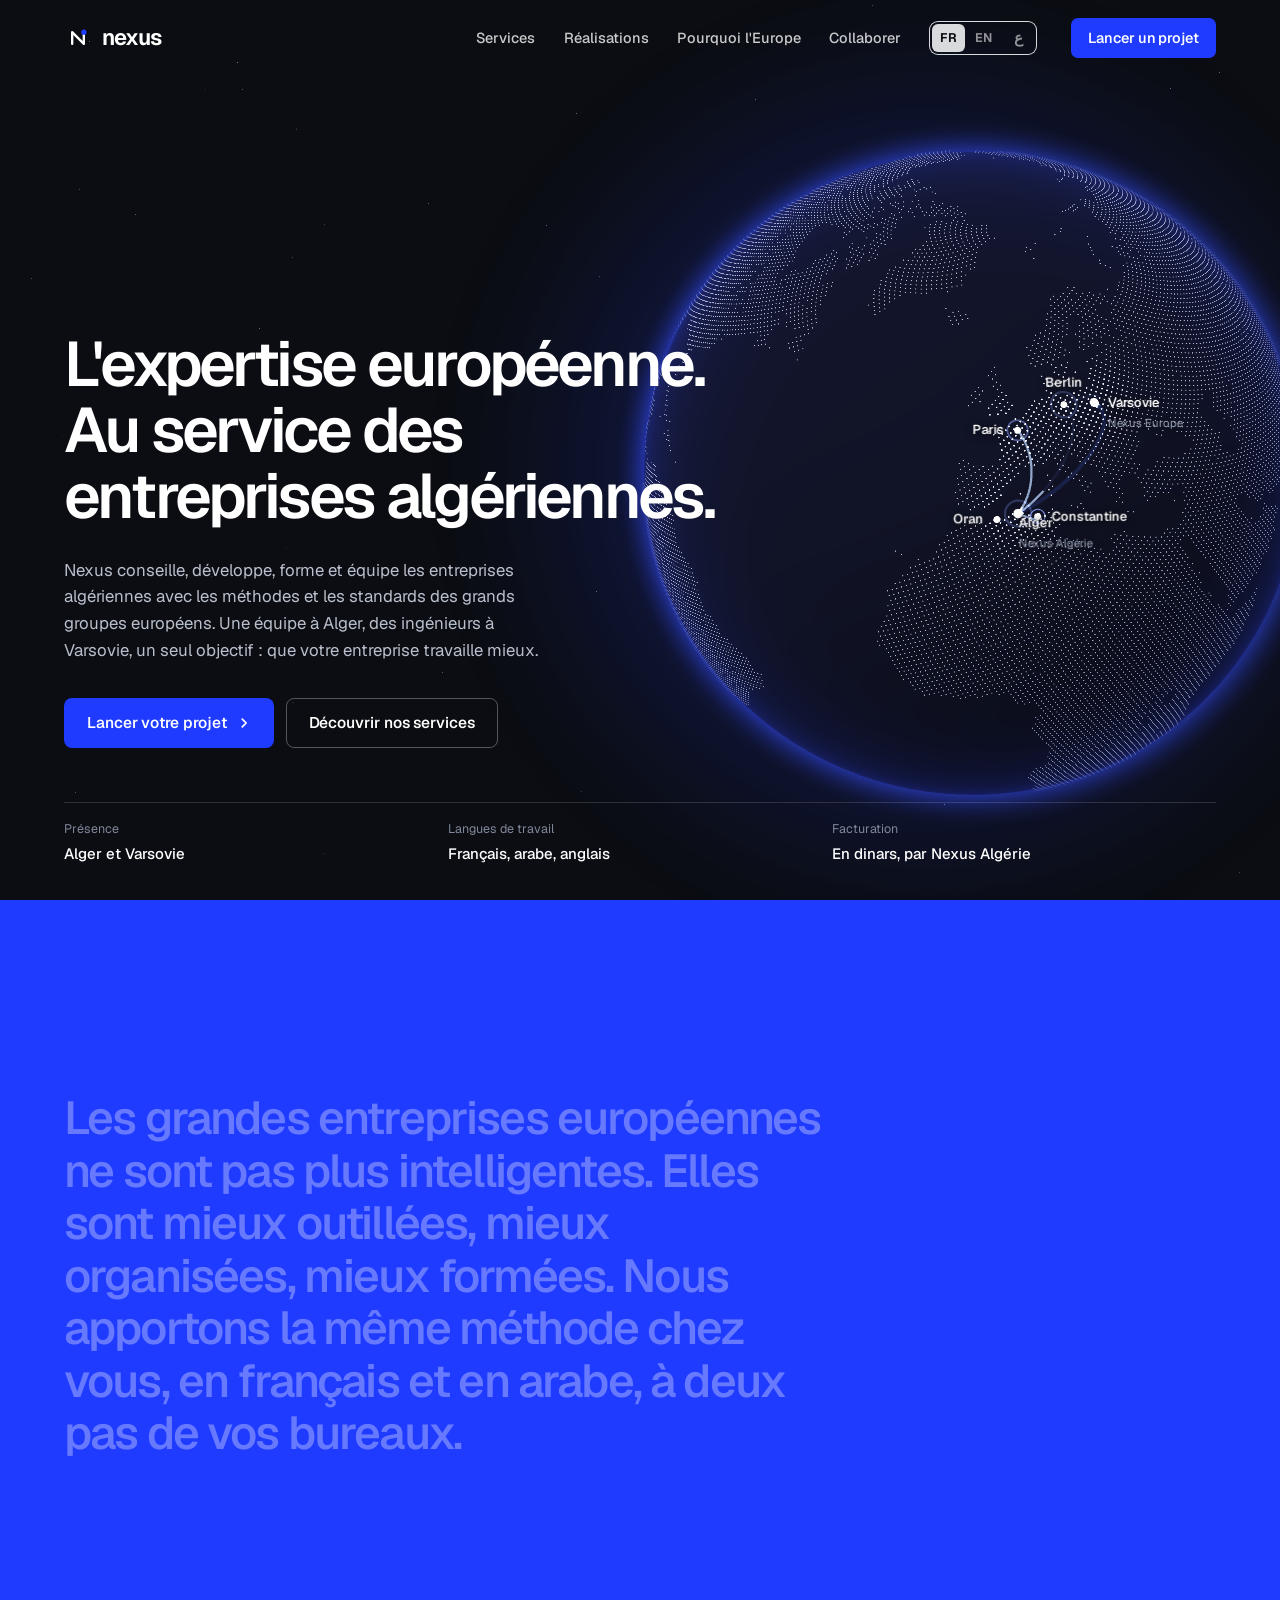
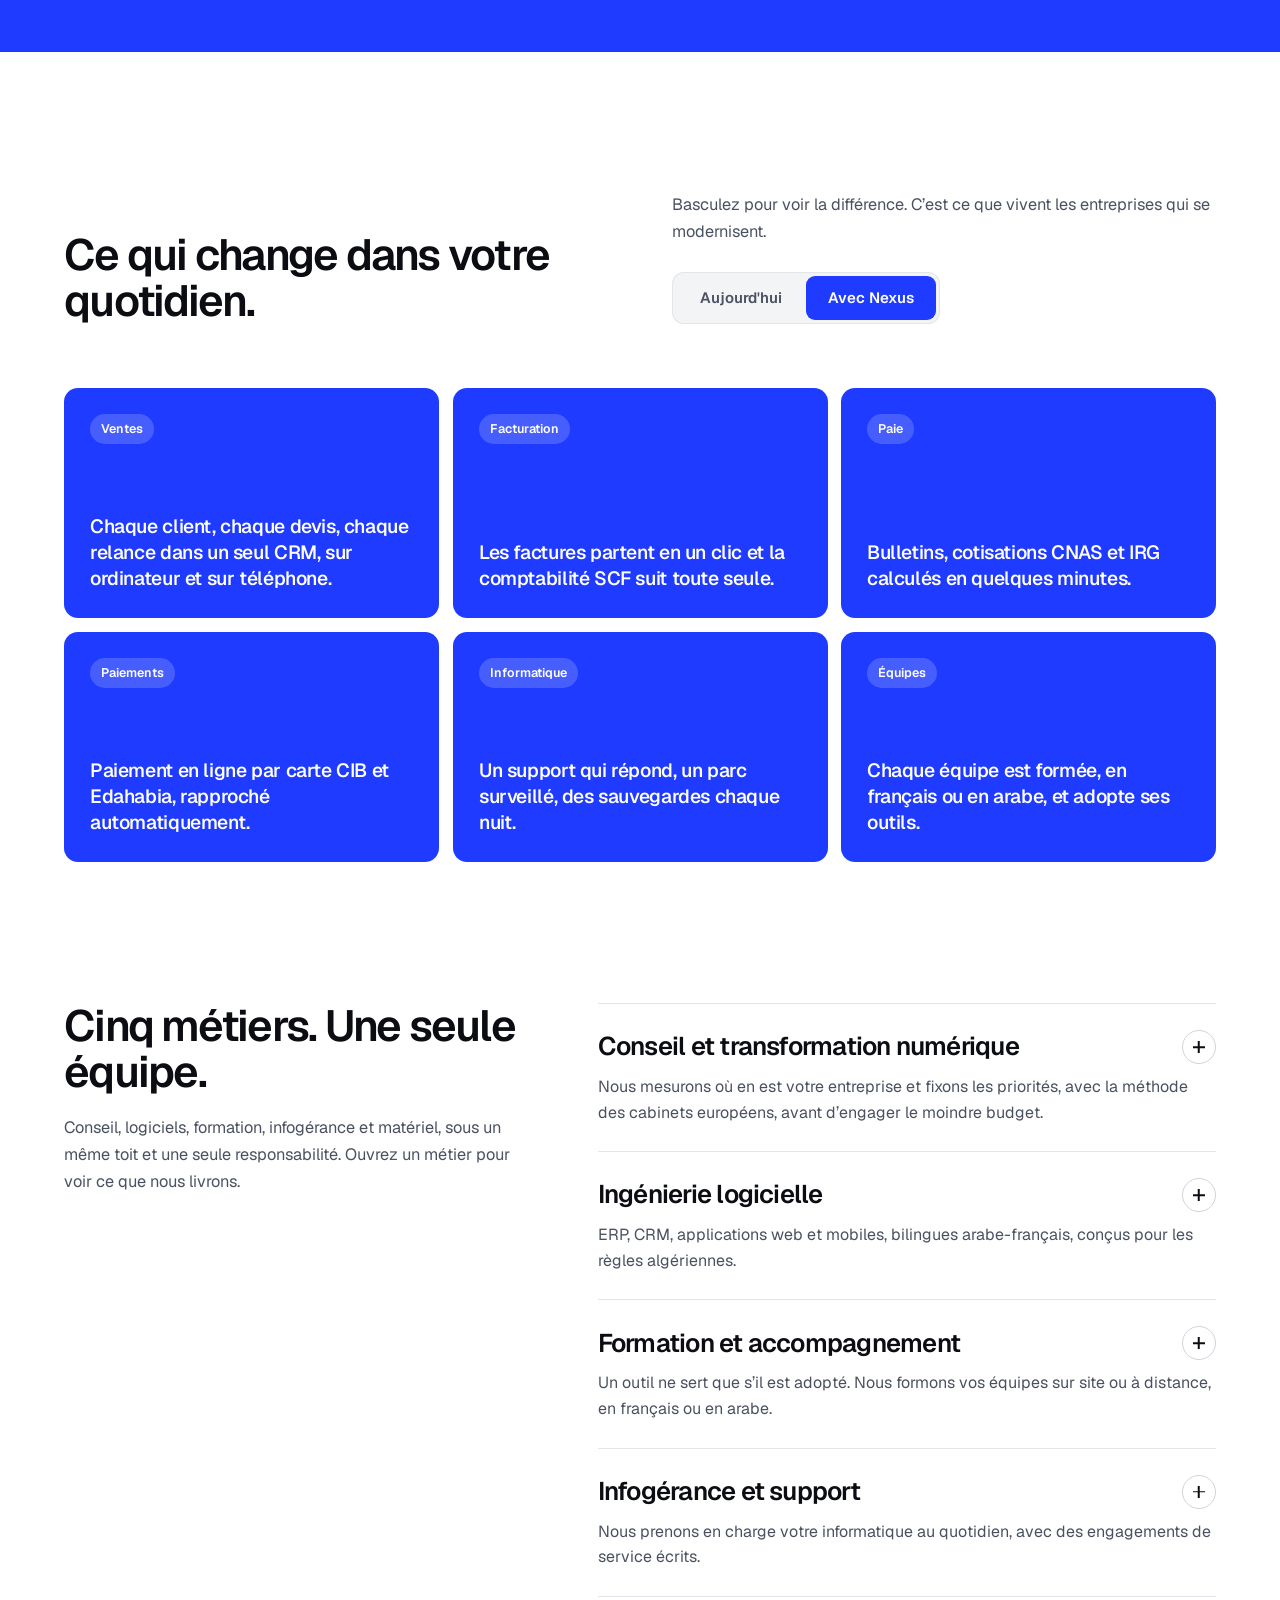
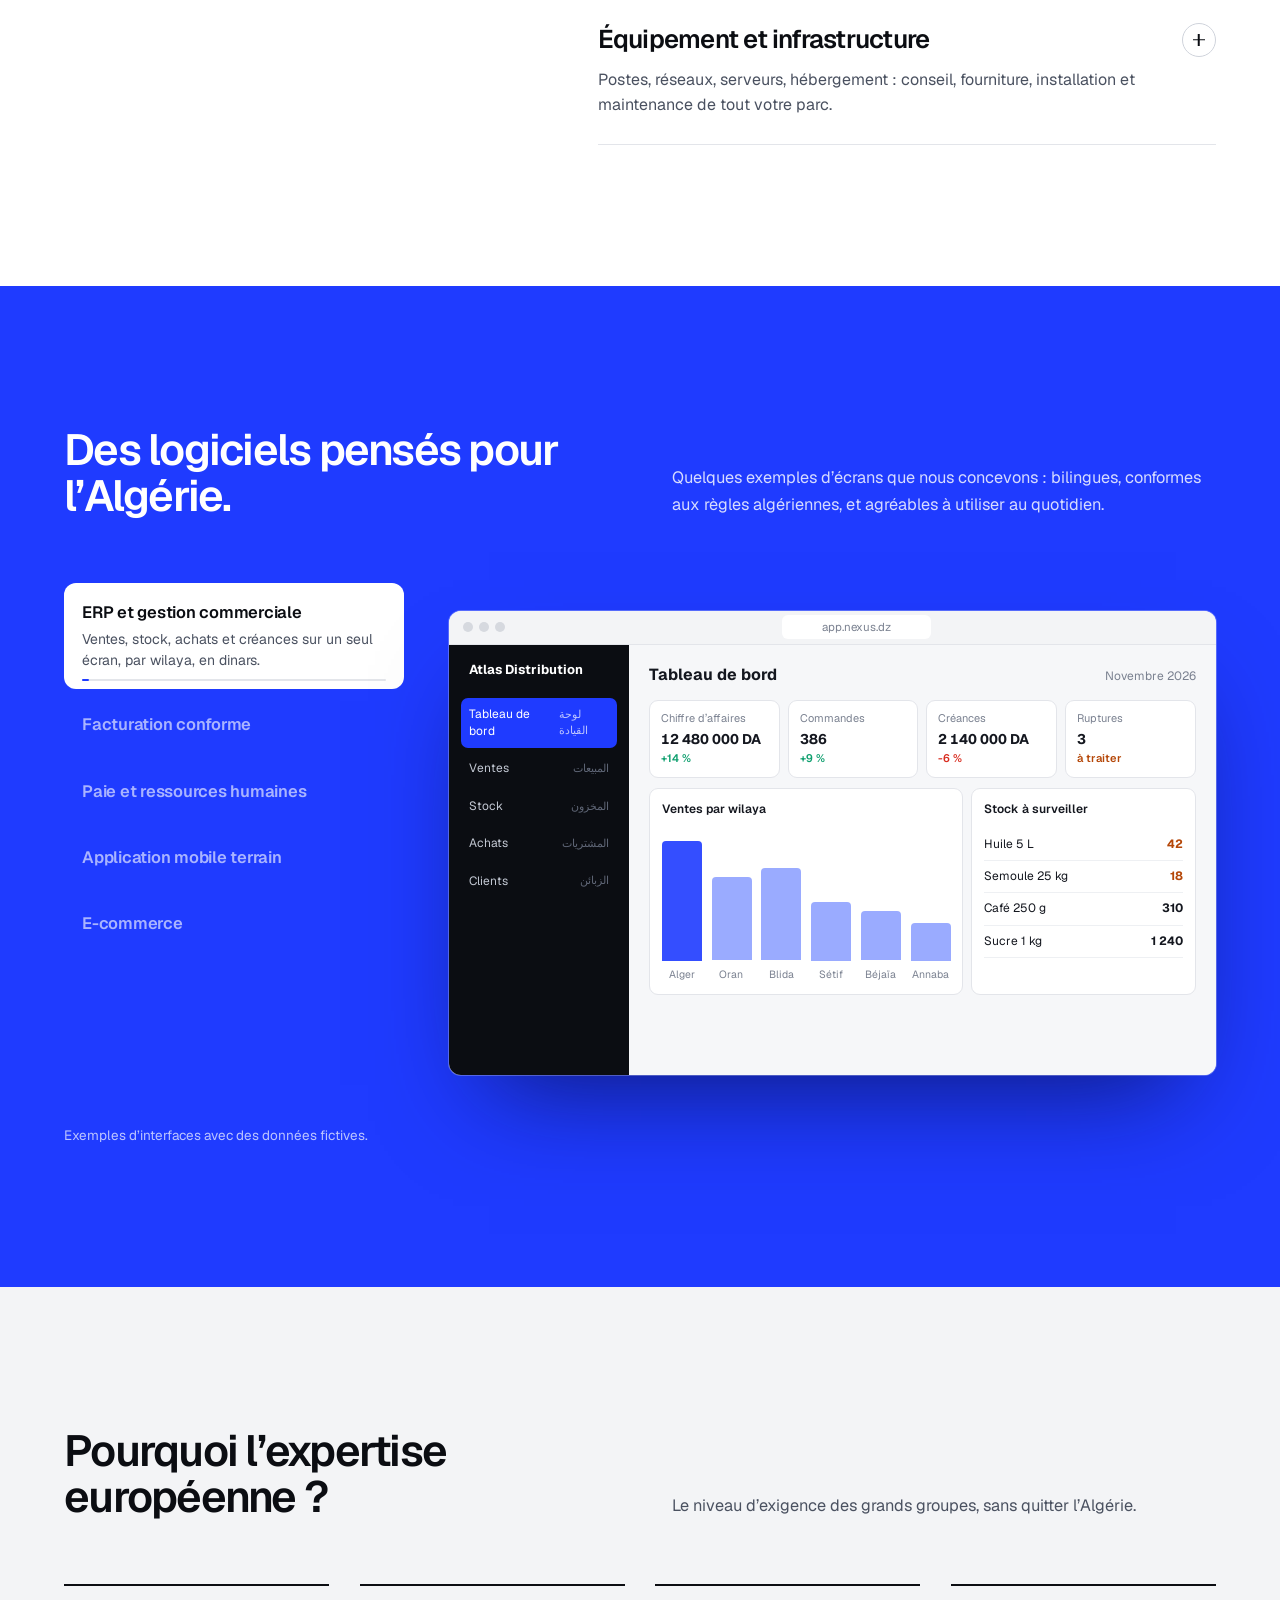
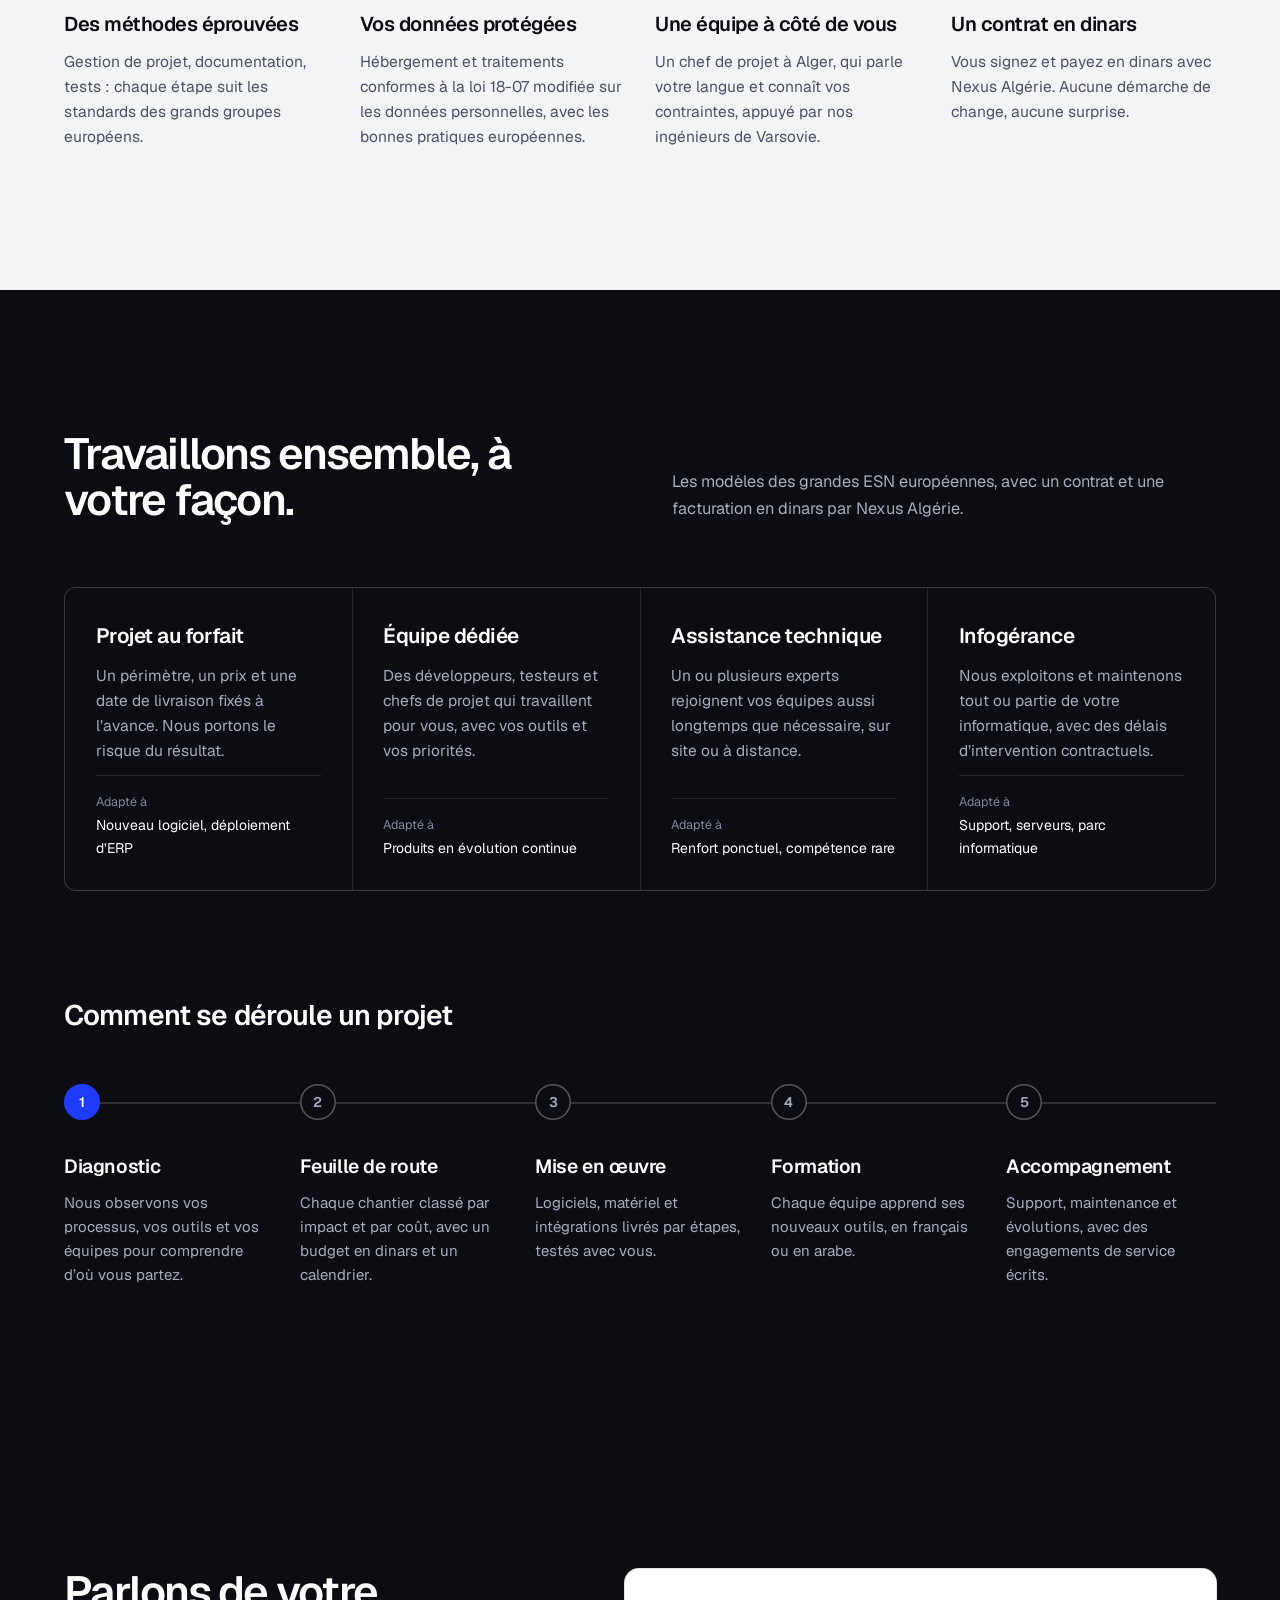
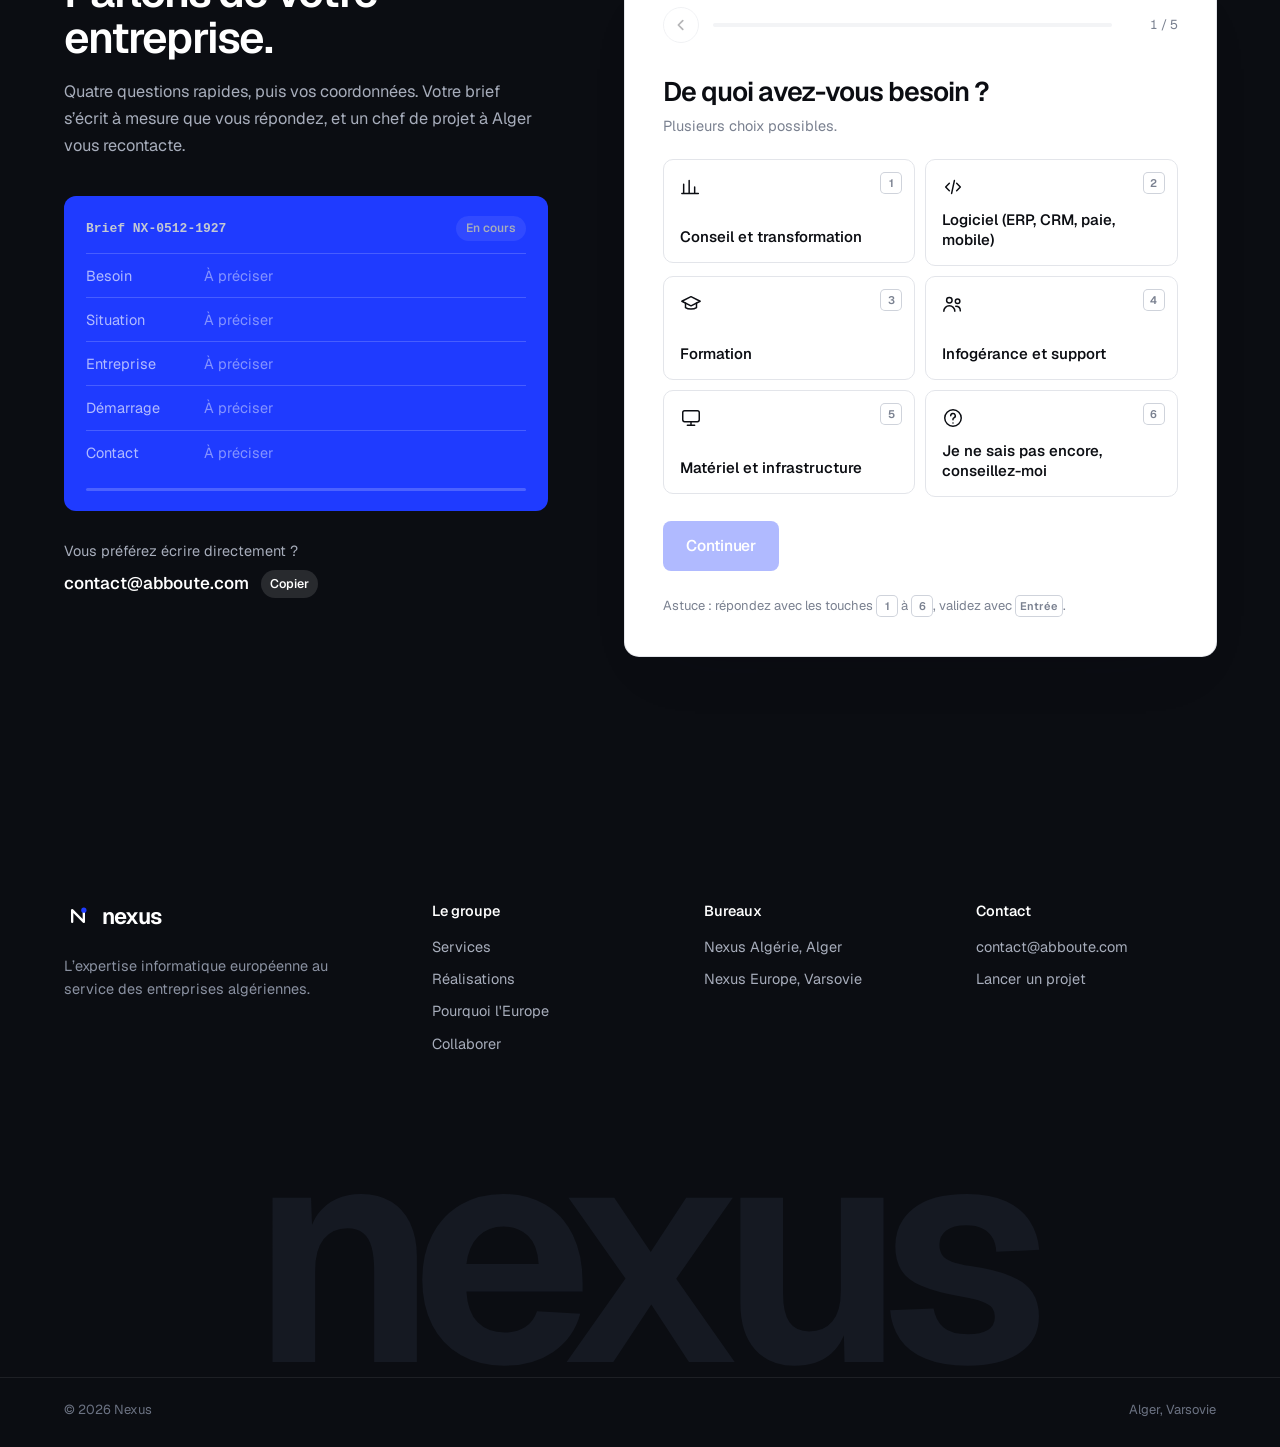
==== commit b0d710bc: "Nexus Algérie : expertise européenne pour les entreprises algériennes, site en français, anglais et " ====
--- a/index.html
+++ b/index.html
@@ -1,373 +1,347 @@
 <!DOCTYPE html>
-<html lang="en">
+<html lang="fr" dir="ltr">
 <head>
 <meta charset="UTF-8">
 <meta name="viewport" content="width=device-width, initial-scale=1">
-<title>Nexus | IT services for companies moving forward</title>
-<meta name="description" content="Nexus is an IT group with service centres in Warsaw and Algiers: consulting, software engineering, training, managed services and hardware for European companies.">
+<title>Nexus | L'expertise informatique européenne au service des entreprises algériennes</title>
+<meta name="description" content="Nexus accompagne les entreprises algériennes avec les méthodes des grands groupes européens : conseil, logiciels, formation, infogérance et équipement. Bureaux à Alger et à Varsovie.">
 <meta name="theme-color" content="#0b0d12">
 <link rel="icon" href="data:image/svg+xml,%3Csvg xmlns='http://www.w3.org/2000/svg' viewBox='0 0 48 48'%3E%3Crect width='48' height='48' rx='10' fill='%230b0d12'/%3E%3Cpath d='M14 34V14l20 20V14' fill='none' stroke='%23fff' stroke-width='4' stroke-linecap='round' stroke-linejoin='round'/%3E%3Ccircle cx='34' cy='14' r='4.5' fill='%231f3bff'/%3E%3C/svg%3E">
 <link rel="preload" href="assets/fonts/geist-latin-wght-normal.woff2" as="font" type="font/woff2" crossorigin>
 <link rel="stylesheet" href="assets/css/site.css">
-<link rel="stylesheet" href="assets/css/app.css">
 <link rel="preload" href="assets/js/land.bin" as="fetch" type="application/octet-stream" crossorigin>
+<script>try{var l=localStorage.getItem('nx-lang');if(l==='ar'){document.documentElement.lang='ar';document.documentElement.dir='rtl'}else if(l==='en'){document.documentElement.lang='en'}}catch(e){}</script>
 <script defer src="assets/js/i18n.js"></script>
 <script defer src="assets/vendor/gsap.min.js"></script>
 <script defer src="assets/vendor/ScrollTrigger.min.js"></script>
 <script defer src="assets/vendor/lenis.min.js"></script>
 <script defer src="assets/js/globe.js"></script>
 <script defer src="assets/js/main.js"></script>
-<script defer src="assets/js/suite.js"></script>
 <script defer src="assets/js/brief.js"></script>
 </head>
 <body>
-
 <svg width="0" height="0" style="position:absolute" aria-hidden="true">
   <symbol id="mark" viewBox="0 0 48 48">
     <path d="M14 34V14l20 20V14" fill="none" stroke="currentColor" stroke-width="4" stroke-linecap="round" stroke-linejoin="round"/>
     <circle cx="34" cy="14" r="4.5" fill="#1f3bff"/>
   </symbol>
 </svg>
-
 <div class="loader" id="loader" aria-hidden="true">
   <svg class="loader-mark" viewBox="0 0 48 48"><path class="lm-path" d="M14 34V14l20 20V14"/><circle class="lm-node" cx="34" cy="14" r="4.5"/></svg>
 </div>
-
-<a class="skip" href="#contenu" data-i18n="k208">Skip to content</a>
+<a class="skip" href="#contenu" data-i18n="k183">Aller au contenu</a>
 <div class="progress" aria-hidden="true"><i id="progress"></i></div>
-
 <header class="nav" id="nav">
-  <a href="#top" class="brand" aria-label="Nexus, home" data-i18n-attr="aria-label:k1">
+  <a href="#top" class="brand" aria-label="Nexus, accueil" data-i18n-attr="aria-label:k6">
     <svg class="brand-mark"><use href="#mark"/></svg>
     <span class="brand-word">nexus</span>
   </a>
-  <nav class="nav-links" id="navLinks" aria-label="Main navigation" data-i18n-attr="aria-label:k2">
-    <a href="#services" data-i18n="k3">Services</a>
-    <a href="#day" data-i18n="k4">A day with us</a>
-    <a href="#engagement" data-i18n="k5">How we work</a>
-    <a href="#realisation" data-i18n="k6">Live demo</a>
-    <a href="#technologies" data-i18n="k7">Technology</a>
-    <button type="button" class="lang" id="langBtn" aria-label="Lire le site en français" lang="fr">FR</button>
-    <a href="#contact" class="btn btn-primary btn-sm nav-cta" data-i18n="k8">Start a project</a>
+  <nav class="nav-links" id="navLinks" aria-label="Navigation principale" data-i18n-attr="aria-label:k7">
+    <a href="#services" data-i18n="k1">Services</a>
+    <a href="#realisations" data-i18n="k2">Réalisations</a>
+    <a href="#europe" data-i18n="k3">Pourquoi l'Europe</a>
+    <a href="#engagement" data-i18n="k4">Collaborer</a>
+    <div class="langs" role="group" aria-label="Langue / Language / اللغة">
+      <button type="button" data-lang="fr" lang="fr" aria-pressed="true">FR</button>
+      <button type="button" data-lang="en" lang="en" aria-pressed="false">EN</button>
+      <button type="button" data-lang="ar" lang="ar" aria-pressed="false">ع</button>
+    </div>
+    <a href="#contact" class="btn btn-primary btn-sm nav-cta" data-i18n="k5">Lancer un projet</a>
   </nav>
-  <button class="burger" id="burger" aria-label="Open menu" data-i18n-attr="aria-label:k9" aria-expanded="false"><span></span><span></span></button>
+  <button class="burger" id="burger" aria-label="Ouvrir le menu" data-i18n-attr="aria-label:k8" aria-expanded="false"><span></span><span></span></button>
 </header>
-
 <main id="contenu">
 <section class="hero" id="top">
-  <canvas class="globe" id="globe" role="img" aria-label="Globe linking the Nexus centres in Warsaw and Algiers to Paris and Berlin. Drag to rotate it." data-i18n-attr="aria-label:k10"></canvas>
+  <canvas class="globe" id="globe" role="img" aria-label="Globe reliant les équipes Nexus de Varsovie, Paris et Berlin à Alger, Oran et Constantine. Faites-le glisser pour le tourner." data-i18n-attr="aria-label:k10"></canvas>
   <div class="globe-labels" id="globeLabels" aria-hidden="true"></div>
   <div class="hero-inner">
     <h1 class="hero-title">
-      <span class="hl"><span data-i18n="k11">Your people deserve</span></span>
-      <span class="hl"><span data-i18n="k12">technology that</span></span>
-      <span class="hl"><span data-i18n="k13">simply works.</span></span>
+      <span class="hl"><span data-i18n="k11">L'expertise européenne.</span></span>
+      <span class="hl"><span data-i18n="k12">Au service des</span></span>
+      <span class="hl"><span data-i18n="k13">entreprises algériennes.</span></span>
     </h1>
-    <p class="hero-lede" data-i18n="k14">Nexus advises, builds, trains and equips companies across Europe. From Warsaw and Algiers, we take the friction out of everyday work, so your teams can focus on what they do best.</p>
+    <p class="hero-lede" data-i18n="k14">Nexus conseille, développe, forme et équipe les entreprises algériennes avec les méthodes et les standards des grands groupes européens. Une équipe à Alger, des ingénieurs à Varsovie, un seul objectif&nbsp;: que votre entreprise travaille mieux.</p>
     <div class="hero-actions">
-      <a href="#contact" class="btn btn-primary"><span data-i18n="k15">Start your project</span> <svg class="chev" viewBox="0 0 16 16" aria-hidden="true"><path d="M6 3.5L10.5 8 6 12.5"/></svg></a>
-      <a href="#services" class="btn btn-secondary" data-i18n="k16">See what we do</a>
+      <a href="#contact" class="btn btn-primary"><span data-i18n="k9">Lancer votre projet</span> <svg class="chev" viewBox="0 0 16 16" aria-hidden="true"><path d="M6 3.5L10.5 8 6 12.5"/></svg></a>
+      <a href="#services" class="btn btn-secondary" data-i18n="k15">Découvrir nos services</a>
     </div>
   </div>
   <dl class="hero-facts">
-    <div><dt data-i18n="k17">Service centres</dt><dd data-i18n="k18">Warsaw and Algiers</dd></div>
-    <div><dt data-i18n="k19">Working languages</dt><dd data-i18n="k20">English, French, Polish, Arabic</dd></div>
-    <div><dt data-i18n="k21">Time difference with Paris</dt><dd data-i18n="k22">None, one hour in summer</dd></div>
+    <div><dt data-i18n="k16">Présence</dt><dd data-i18n="k17">Alger et Varsovie</dd></div>
+    <div><dt data-i18n="k18">Langues de travail</dt><dd data-i18n="k19">Français, arabe, anglais</dd></div>
+    <div><dt data-i18n="k20">Facturation</dt><dd data-i18n="k21">En dinars, par Nexus Algérie</dd></div>
   </dl>
 </section>
-
-<section class="manifesto" aria-label="Our belief" data-i18n-attr="aria-label:k23">
-  <div class="wrap">
-    <p class="mf-text" id="manifesto" data-i18n="k24">Technology was never the point. People are. We listen first, build only what truly helps, stay long after launch, and measure our success by one thing: how much lighter your teams’ days become.</p>
-  </div>
-</section>
-
-<section class="day" id="day">
-  <div class="day-pin">
-    <div class="wrap day-inner">
-      <h2 class="day-title" data-i18n="k35">A day with Nexus</h2>
-      <div class="day-clock" id="dayClock" aria-hidden="true">08:02</div>
-      <ol class="scenes" id="scenes">
-        <li class="scene on" data-time="08:02">
-          <span class="scene-tag" data-i18n="k25">CRM</span>
-          <p class="scene-txt" data-i18n="k26">Your sales team opens the CRM. Every lead is already there, sorted, waiting.</p>
-        </li>
-        <li class="scene" data-time="10:30">
-          <span class="scene-tag" data-i18n="k27">Invoicing</span>
-          <p class="scene-txt" data-i18n="k28">Invoices leave on their own. Accounting follows. Nobody retypes a thing.</p>
-        </li>
-        <li class="scene" data-time="14:15">
-          <span class="scene-tag" data-i18n="k29">Training</span>
-          <p class="scene-txt" data-i18n="k30">The person who joined on Monday is confident by Friday.</p>
-        </li>
-        <li class="scene" data-time="17:40">
-          <span class="scene-tag" data-i18n="k31">Hardware</span>
-          <p class="scene-txt" data-i18n="k32">A laptop fails in Algiers. Its replacement is ready before tomorrow morning.</p>
-        </li>
-        <li class="scene" data-time="23:00">
-          <span class="scene-tag" data-i18n="k33">Managed IT</span>
-          <p class="scene-txt" data-i18n="k34">Servers watched. Backups done. You sleep. We don’t.</p>
-        </li>
-      </ol>
-      <div class="day-rail" aria-hidden="true"><i id="dayRail"></i></div>
-    </div>
-  </div>
-</section>
-
+<section class="manifesto" aria-label="Notre conviction" data-i18n-attr="aria-label:k22">
+  <div class="wrap">
+    <p class="mf-text" id="manifesto" data-i18n="k23">Les grandes entreprises européennes ne sont pas plus intelligentes. Elles sont mieux outillées, mieux organisées, mieux formées. Nous apportons la même méthode chez vous, en français et en arabe, à deux pas de vos bureaux.</p>
+  </div>
+</section>
+<section class="ba sec" id="avant-apres">
+  <div class="wrap">
+    <div class="sec-head" data-reveal>
+      <h2 class="h2" data-i18n="k42">Ce qui change dans votre quotidien.</h2>
+      <div>
+        <p class="lede" data-i18n="k43">Basculez pour voir la différence. C’est ce que vivent les entreprises qui se modernisent.</p>
+        <div class="ba-switch" role="group" aria-label="Comparer" data-i18n-attr="aria-label:k44">
+          <button type="button" data-ba="before" aria-pressed="true" data-i18n="k45">Aujourd'hui</button>
+          <button type="button" data-ba="after" aria-pressed="false" data-i18n="k46">Avec Nexus</button>
+          <i class="ba-thumb" aria-hidden="true"></i>
+        </div>
+      </div>
+    </div>
+    <div class="ba-grid" id="baGrid" data-reveal-list>
+      <article class="ba-card"><div class="ba-inner">
+        <div class="ba-face ba-before"><span class="ba-tag" data-i18n="k24">Ventes</span><p data-i18n="k25">Les clients sont suivis dans des cahiers et des fichiers Excel.</p></div>
+        <div class="ba-face ba-after" aria-hidden="true"><span class="ba-tag" data-i18n="k24">Ventes</span><p data-i18n="k26">Chaque client, chaque devis, chaque relance dans un seul CRM, sur ordinateur et sur téléphone.</p></div>
+      </div></article>
+      <article class="ba-card"><div class="ba-inner">
+        <div class="ba-face ba-before"><span class="ba-tag" data-i18n="k27">Facturation</span><p data-i18n="k28">Les factures sont saisies, puis ressaisies en comptabilité.</p></div>
+        <div class="ba-face ba-after" aria-hidden="true"><span class="ba-tag" data-i18n="k27">Facturation</span><p data-i18n="k29">Les factures partent en un clic et la comptabilité SCF suit toute seule.</p></div>
+      </div></article>
+      <article class="ba-card"><div class="ba-inner">
+        <div class="ba-face ba-before"><span class="ba-tag" data-i18n="k30">Paie</span><p data-i18n="k31">La paie mobilise une personne pendant plusieurs jours chaque mois.</p></div>
+        <div class="ba-face ba-after" aria-hidden="true"><span class="ba-tag" data-i18n="k30">Paie</span><p data-i18n="k32">Bulletins, cotisations CNAS et IRG calculés en quelques minutes.</p></div>
+      </div></article>
+      <article class="ba-card"><div class="ba-inner">
+        <div class="ba-face ba-before"><span class="ba-tag" data-i18n="k33">Paiements</span><p data-i18n="k34">Vos clients paient par chèque ou en espèces.</p></div>
+        <div class="ba-face ba-after" aria-hidden="true"><span class="ba-tag" data-i18n="k33">Paiements</span><p data-i18n="k35">Paiement en ligne par carte CIB et Edahabia, rapproché automatiquement.</p></div>
+      </div></article>
+      <article class="ba-card"><div class="ba-inner">
+        <div class="ba-face ba-before"><span class="ba-tag" data-i18n="k36">Informatique</span><p data-i18n="k37">Une panne d’ordinateur bloque une équipe pendant des jours.</p></div>
+        <div class="ba-face ba-after" aria-hidden="true"><span class="ba-tag" data-i18n="k36">Informatique</span><p data-i18n="k38">Un support qui répond, un parc surveillé, des sauvegardes chaque nuit.</p></div>
+      </div></article>
+      <article class="ba-card"><div class="ba-inner">
+        <div class="ba-face ba-before"><span class="ba-tag" data-i18n="k39">Équipes</span><p data-i18n="k40">Les nouveaux outils restent inutilisés, faute de formation.</p></div>
+        <div class="ba-face ba-after" aria-hidden="true"><span class="ba-tag" data-i18n="k39">Équipes</span><p data-i18n="k41">Chaque équipe est formée, en français ou en arabe, et adopte ses outils.</p></div>
+      </div></article>
+    </div>
+  </div>
+</section>
 <section class="services sec" id="services">
   <div class="wrap services-grid">
     <div class="sec-side" data-reveal>
-      <h2 class="h2" data-i18n="k95">Five crafts. One team.</h2>
-      <p class="lede" data-i18n="k96">Advice, software, training, operations and hardware, under one roof and one responsibility. Open a craft to see what we deliver.</p>
+      <h2 class="h2" data-i18n="k77">Cinq métiers. Une seule équipe.</h2>
+      <p class="lede" data-i18n="k78">Conseil, logiciels, formation, infogérance et matériel, sous un même toit et une seule responsabilité. Ouvrez un métier pour voir ce que nous livrons.</p>
     </div>
     <ul class="svc-list" data-reveal-list>
-      <li class="svc" data-pv="conseil">
+      <li class="svc">
         <button class="svc-head" type="button" aria-expanded="false" aria-controls="svc-conseil">
-          <span class="svc-title" data-i18n="k40">Consulting and digital transformation</span>
-          <span class="svc-plus" aria-hidden="true"></span>
-        </button>
-        <p class="svc-lede" data-i18n="k41">We find out where you really stand, then decide together what to change first, before a single euro is spent.</p>
-        <div class="svc-body" id="svc-conseil" hidden><ul><li data-i18n="k36">Digital maturity assessment</li><li data-i18n="k37">Costed roadmap over 12 to 36 months</li><li data-i18n="k38">Software selection and tenders</li><li data-i18n="k39">Transformation programme management</li></ul></div>
-      </li>
-      <li class="svc" data-pv="code">
+          <span class="svc-title" data-i18n="k51">Conseil et transformation numérique</span>
+          <span class="svc-plus" aria-hidden="true"></span>
+        </button>
+        <p class="svc-lede" data-i18n="k52">Nous mesurons où en est votre entreprise et fixons les priorités, avec la méthode des cabinets européens, avant d’engager le moindre budget.</p>
+        <div class="svc-body" id="svc-conseil" hidden><ul><li data-i18n="k47">Diagnostic de maturité numérique</li><li data-i18n="k48">Feuille de route chiffrée en dinars</li><li data-i18n="k49">Choix de logiciels et cahiers des charges</li><li data-i18n="k50">Pilotage des projets de transformation</li></ul></div>
+      </li>
+      <li class="svc">
         <button class="svc-head" type="button" aria-expanded="false" aria-controls="svc-code">
-          <span class="svc-title" data-i18n="k46">Software engineering</span>
-          <span class="svc-plus" aria-hidden="true"></span>
-        </button>
-        <p class="svc-lede" data-i18n="k47">Web and mobile apps, CRM, ERP and the bridges between them. We design them, build them, and look after them for years.</p>
-        <div class="svc-body" id="svc-code" hidden><ul><li data-i18n="k42">Custom business applications</li><li data-i18n="k43">CRM and ERP rollout and configuration</li><li data-i18n="k44">Connectors and APIs between your systems</li><li data-i18n="k45">Application maintenance</li></ul></div>
-      </li>
-      <li class="svc" data-pv="formation">
+          <span class="svc-title" data-i18n="k57">Ingénierie logicielle</span>
+          <span class="svc-plus" aria-hidden="true"></span>
+        </button>
+        <p class="svc-lede" data-i18n="k58">ERP, CRM, applications web et mobiles, bilingues arabe-français, conçus pour les règles algériennes.</p>
+        <div class="svc-body" id="svc-code" hidden><ul><li data-i18n="k53">ERP et gestion commerciale</li><li data-i18n="k54">Facturation et comptabilité conformes au SCF</li><li data-i18n="k55">Paie conforme CNAS et IRG</li><li data-i18n="k56">E-commerce avec paiement CIB et Edahabia</li></ul></div>
+      </li>
+      <li class="svc">
         <button class="svc-head" type="button" aria-expanded="false" aria-controls="svc-formation">
-          <span class="svc-title" data-i18n="k52">Training and change management</span>
-          <span class="svc-plus" aria-hidden="true"></span>
-        </button>
-        <p class="svc-lede" data-i18n="k53">A tool only matters if people enjoy using it. We train your teams role by role, on site or remotely.</p>
-        <div class="svc-body" id="svc-formation" hidden><ul><li data-i18n="k48">Role-based learning paths</li><li data-i18n="k49">Microsoft 365, Power BI, ERP and CRM training</li><li data-i18n="k50">Guides your teams keep</li><li data-i18n="k51">Internal champions and adoption tracking</li></ul></div>
-      </li>
-      <li class="svc" data-pv="outsourcing">
+          <span class="svc-title" data-i18n="k63">Formation et accompagnement</span>
+          <span class="svc-plus" aria-hidden="true"></span>
+        </button>
+        <p class="svc-lede" data-i18n="k64">Un outil ne sert que s’il est adopté. Nous formons vos équipes sur site ou à distance, en français ou en arabe.</p>
+        <div class="svc-body" id="svc-formation" hidden><ul><li data-i18n="k59">Parcours de formation par métier</li><li data-i18n="k60">Microsoft 365, Excel et Power BI</li><li data-i18n="k61">Formation aux logiciels livrés</li><li data-i18n="k62">Supports en français et en arabe</li></ul></div>
+      </li>
+      <li class="svc">
         <button class="svc-head" type="button" aria-expanded="false" aria-controls="svc-outsourcing">
-          <span class="svc-title" data-i18n="k58">Service centres and managed IT</span>
-          <span class="svc-plus" aria-hidden="true"></span>
-        </button>
-        <p class="svc-lede" data-i18n="k59">Our teams in Warsaw and Algiers take care of part of your IT, with written service commitments.</p>
-        <div class="svc-body" id="svc-outsourcing" hidden><ul><li data-i18n="k54">Dedicated nearshore development teams</li><li data-i18n="k55">User support and help desk</li><li data-i18n="k56">Managed servers and cloud</li><li data-i18n="k57">Monitoring and backups</li></ul></div>
-      </li>
-      <li class="svc" data-pv="materiel">
+          <span class="svc-title" data-i18n="k69">Infogérance et support</span>
+          <span class="svc-plus" aria-hidden="true"></span>
+        </button>
+        <p class="svc-lede" data-i18n="k70">Nous prenons en charge votre informatique au quotidien, avec des engagements de service écrits.</p>
+        <div class="svc-body" id="svc-outsourcing" hidden><ul><li data-i18n="k65">Support utilisateurs et assistance</li><li data-i18n="k66">Infogérance des serveurs</li><li data-i18n="k67">Supervision et sauvegardes</li><li data-i18n="k68">Équipes de développement dédiées</li></ul></div>
+      </li>
+      <li class="svc">
         <button class="svc-head" type="button" aria-expanded="false" aria-controls="svc-materiel">
-          <span class="svc-title" data-i18n="k64">Hardware and infrastructure</span>
-          <span class="svc-plus" aria-hidden="true"></span>
-        </button>
-        <p class="svc-lede" data-i18n="k65">Laptops, networks, servers and cloud. We advise, supply, install and maintain your whole fleet.</p>
-        <div class="svc-body" id="svc-materiel" hidden><ul><li data-i18n="k60">Workstations and peripherals</li><li data-i18n="k61">Networks, Wi-Fi and security</li><li data-i18n="k62">Servers, storage and cloud migration</li><li data-i18n="k63">Fleet management and renewal</li></ul></div>
+          <span class="svc-title" data-i18n="k75">Équipement et infrastructure</span>
+          <span class="svc-plus" aria-hidden="true"></span>
+        </button>
+        <p class="svc-lede" data-i18n="k76">Postes, réseaux, serveurs, hébergement : conseil, fourniture, installation et maintenance de tout votre parc.</p>
+        <div class="svc-body" id="svc-materiel" hidden><ul><li data-i18n="k71">Postes de travail et périphériques</li><li data-i18n="k72">Réseaux, Wi-Fi et sécurité</li><li data-i18n="k73">Serveurs et hébergement des données</li><li data-i18n="k74">Gestion et renouvellement du parc</li></ul></div>
       </li>
     </ul>
   </div>
-  <div class="pv" id="pv" aria-hidden="true">
-    <div class="pv-panel" data-k="conseil">
-      <div class="pv-head"><b data-i18n="k67">Maturity assessment</b><span data-i18n="k66">Example</span></div>
-      <div class="pv-bars">
-        <div><span data-i18n="k68">Processes</span><i style="--v:.72"></i><b>72</b></div>
-        <div><span data-i18n="k69">Tools</span><i style="--v:.41"></i><b>41</b></div>
-        <div><span data-i18n="k70">Data</span><i style="--v:.55"></i><b>55</b></div>
-        <div><span data-i18n="k71">People</span><i style="--v:.83"></i><b>83</b></div>
-      </div>
-      <div class="pv-total"><span data-i18n="k72">Top priority</span><b data-i18n="k73">Unify the tools</b></div>
-    </div>
-    <div class="pv-panel" data-k="code">
-      <div class="pv-head"><b>sync.ts</b><span>main</span></div>
-      <pre class="pv-code" data-i18n="k74"><span class="k">const</span> clients = <span class="k">await</span> crm.<span class="f">list</span>();
-<span class="k">await</span> erp.<span class="f">sync</span>(clients);
-dashboard.<span class="f">refresh</span>(<span class="s">'sales'</span>);
-<span class="c">// shipped in sprint 4, tested</span><span class="caret"></span></pre>
-    </div>
-    <div class="pv-panel" data-k="formation">
-      <div class="pv-head"><b data-i18n="k75">Microsoft 365 path</b><span data-i18n="k66">Example</span></div>
-      <div class="pv-bars">
-        <div><span>Teams</span><i style="--v:1"></i><b>100 %</b></div>
-        <div><span>SharePoint</span><i style="--v:.75"></i><b>75 %</b></div>
-        <div><span>Power BI</span><i class="live" style="--v:.4"></i><b>40 %</b></div>
-      </div>
-      <div class="pv-total"><span data-i18n="k76">Sales team</span><b data-i18n="k77">18 people</b></div>
-    </div>
-    <div class="pv-panel" data-k="outsourcing">
-      <div class="pv-head"><b data-i18n="k78">User support</b><span data-i18n="k66">Example</span></div>
-      <ul class="pv-lines pv-tickets">
-        <li><span><i class="dot ok"></i><em data-i18n="k79">VPN access, Lyon</em></span><b data-i18n="k80">Resolved</b></li>
-        <li><span><i class="dot ok"></i><em data-i18n="k81">New laptop, Warsaw</em></span><b data-i18n="k82">Resolved</b></li>
-        <li class="new"><span><i class="dot run"></i><em data-i18n="k83">Printer, Algiers</em></span><b data-i18n="k84">In progress</b></li>
-      </ul>
-      <div class="pv-total"><span data-i18n="k85">Picked up</span><b data-i18n="k86">in 12 min</b></div>
-    </div>
-    <div class="pv-panel" data-k="materiel">
-      <div class="pv-head"><b data-i18n="k87">IT fleet</b><span data-i18n="k66">Example</span></div>
-      <ul class="pv-lines">
-        <li><span><i class="dot ok"></i><em data-i18n="k88">Workstations</em></span><b data-i18n="k89">48 up to date</b></li>
-        <li><span><i class="dot ok"></i><em data-i18n="k90">Servers and cloud</em></span><b data-i18n="k91">6 monitored</b></li>
-        <li><span><i class="dot run"></i><em data-i18n="k92">Network and Wi-Fi</em></span><b>3 sites</b></li>
-      </ul>
-      <div class="pv-total"><span data-i18n="k93">Backup</span><b data-i18n="k94">tonight, 2:00 am</b></div>
-    </div>
-  </div>
-</section>
-
+</section>
+<section class="products sec sec-blue" id="realisations">
+  <div class="wrap">
+    <div class="sec-head" data-reveal>
+      <h2 class="h2" data-i18n="k89">Des logiciels pensés pour l’Algérie.</h2>
+      <p class="lede" data-i18n="k90">Quelques exemples d’écrans que nous concevons&nbsp;: bilingues, conformes aux règles algériennes, et agréables à utiliser au quotidien.</p>
+    </div>
+    <div class="gallery" id="gallery">
+      <div class="g-tabs" role="tablist" aria-label="Exemples de logiciels" data-i18n-attr="aria-label:k91"><button type="button" role="tab" id="tab-erp" aria-controls="pane-erp" aria-selected="true" tabindex="0"><b data-i18n="k79">ERP et gestion commerciale</b><span data-i18n="k80">Ventes, stock, achats et créances sur un seul écran, par wilaya, en dinars.</span><i class="tab-bar"><i></i></i></button><button type="button" role="tab" id="tab-inv" aria-controls="pane-inv" aria-selected="false" tabindex="-1"><b data-i18n="k81">Facturation conforme</b><span data-i18n="k82">Factures bilingues avec NIF, NIS, RC et article d’imposition, écritures SCF automatiques.</span><i class="tab-bar"><i></i></i></button><button type="button" role="tab" id="tab-pay" aria-controls="pane-pay" aria-selected="false" tabindex="-1"><b data-i18n="k83">Paie et ressources humaines</b><span data-i18n="k84">Bulletins conformes, cotisations CNAS et IRG calculées, déclarations prêtes.</span><i class="tab-bar"><i></i></i></button><button type="button" role="tab" id="tab-mob" aria-controls="pane-mob" aria-selected="false" tabindex="-1"><b data-i18n="k85">Application mobile terrain</b><span data-i18n="k86">Vos commerciaux et livreurs suivent leur tournée et encaissent depuis leur téléphone.</span><i class="tab-bar"><i></i></i></button><button type="button" role="tab" id="tab-shop" aria-controls="pane-shop" aria-selected="false" tabindex="-1"><b data-i18n="k87">E-commerce</b><span data-i18n="k88">Une boutique en ligne qui accepte CIB, Edahabia et le paiement à la livraison.</span><i class="tab-bar"><i></i></i></button></div>
+      <div class="g-stage"><div class="pane on" role="tabpanel" id="pane-erp" aria-labelledby="tab-erp"><div class="dev desk"><div class="dev-bar"><i></i><i></i><i></i><span>app.nexus.dz</span></div><div class="dev-screen">
+  <div class="m-app">
+    <aside class="m-side"><b class="m-logo">Atlas Distribution</b>
+      <span class="on">Tableau de bord <em>لوحة القيادة</em></span><span>Ventes <em>المبيعات</em></span><span>Stock <em>المخزون</em></span><span>Achats <em>المشتريات</em></span><span>Clients <em>الزبائن</em></span></aside>
+    <div class="m-main">
+      <div class="m-head"><b>Tableau de bord</b><span>Novembre 2026</span></div>
+      <div class="m-kpis">
+        <div><span>Chiffre d’affaires</span><b>12 480 000 DA</b><i class="up">+14 %</i></div>
+        <div><span>Commandes</span><b>386</b><i class="up">+9 %</i></div>
+        <div><span>Créances</span><b>2 140 000 DA</b><i class="dn">-6 %</i></div>
+        <div><span>Ruptures</span><b>3</b><i class="warn">à traiter</i></div>
+      </div>
+      <div class="m-row">
+        <div class="m-card m-chart"><span>Ventes par wilaya</span>
+          <div class="bars"><i style="--h:.92"></i><i style="--h:.64"></i><i style="--h:.71"></i><i style="--h:.45"></i><i style="--h:.38"></i><i style="--h:.29"></i></div>
+          <div class="bl"><em>Alger</em><em>Oran</em><em>Blida</em><em>Sétif</em><em>Béjaïa</em><em>Annaba</em></div></div>
+        <div class="m-card"><span>Stock à surveiller</span>
+          <ul class="m-list"><li>Huile 5 L <b class="warn">42</b></li><li>Semoule 25 kg <b class="warn">18</b></li><li>Café 250 g <b>310</b></li><li>Sucre 1 kg <b>1 240</b></li></ul></div>
+      </div>
+    </div>
+  </div></div></div></div><div class="pane" role="tabpanel" id="pane-inv" aria-labelledby="tab-inv"><div class="dev desk"><div class="dev-bar"><i></i><i></i><i></i><span>app.nexus.dz</span></div><div class="dev-screen">
+  <div class="m-inv">
+    <div class="inv-top"><div><b>Atlas Distribution SARL</b><span>Zone industrielle, Rouiba, Alger</span><span>NIF 001216099876543 · NIS 001216010203040</span><span>RC 16/00-0123456B21 · AI 16012345678</span></div>
+      <div class="inv-t"><b>Facture <em>فاتورة</em></b><span>N° FA-2026-0412</span><span>18/11/2026</span></div></div>
+    <div class="inv-client"><span>Client <em>الزبون</em></span><b>Sarl Tassili Équipements, Oran</b></div>
+    <table><thead><tr><th>Désignation</th><th>Qté</th><th>P.U. HT</th><th>Montant HT</th></tr></thead>
+      <tbody><tr><td>Licence ERP, 10 utilisateurs</td><td>1</td><td>850 000,00</td><td>850 000,00</td></tr>
+      <tr><td>Formation des équipes (jours)</td><td>4</td><td>45 000,00</td><td>180 000,00</td></tr></tbody></table>
+    <div class="inv-tot"><div><span>Total HT</span><b>1 030 000,00 DA</b></div><div><span>TVA 19 %</span><b>195 700,00 DA</b></div><div class="g"><span>Total TTC</span><b>1 225 700,00 DA</b></div></div>
+    <div class="inv-foot"><span class="ok">Écriture SCF générée</span><span>Paiement : virement ou CIB</span></div>
+  </div></div></div></div><div class="pane" role="tabpanel" id="pane-pay" aria-labelledby="tab-pay"><div class="dev desk"><div class="dev-bar"><i></i><i></i><i></i><span>app.nexus.dz</span></div><div class="dev-screen">
+  <div class="m-pay">
+    <div class="pay-head"><div><b>Bulletin de paie <em>كشف الراتب</em></b><span>Novembre 2026</span></div><span class="ok">Validé</span></div>
+    <div class="pay-emp"><div><span>Salarié</span><b>Yacine B.</b></div><div><span>Poste</span><b>Responsable commercial</b></div><div><span>N° sécurité sociale</span><b>16 81 0412 3456 78</b></div></div>
+    <table><tbody>
+      <tr><td>Salaire de base</td><td>95 000,00</td></tr>
+      <tr><td>IEP (expérience)</td><td>7 600,00</td></tr>
+      <tr><td>Prime de rendement</td><td>12 000,00</td></tr>
+      <tr class="sub"><td>Retenue CNAS 9 %</td><td>-10 314,00</td></tr>
+      <tr class="sub"><td>IRG</td><td>-14 870,00</td></tr>
+    </tbody></table>
+    <div class="pay-net"><span>Net à payer <em>الصافي للدفع</em></span><b>89 416,00 DA</b></div>
+  </div></div></div></div><div class="pane" role="tabpanel" id="pane-mob" aria-labelledby="tab-mob"><div class="dev phone"><div class="phone-notch"></div><div class="dev-screen">
+  <div class="m-mob">
+    <div class="mob-top"><span>Tournée du jour</span><b>Karim, commercial</b></div>
+    <div class="mob-map"><i style="--x:30%;--y:40%"></i><i style="--x:58%;--y:28%"></i><i class="on" style="--x:68%;--y:62%"></i><i style="--x:42%;--y:72%"></i><svg viewBox="0 0 100 100" preserveAspectRatio="none"><path d="M30 40 L58 28 L68 62 L42 72"/></svg></div>
+    <ul class="mob-list">
+      <li class="done"><b>Supérette El Baraka</b><span>Bab Ezzouar, livré</span></li>
+      <li class="cur"><b>Grossiste Ouled Moussa</b><span>Boumerdès, 14 h 30</span></li>
+      <li><b>Pharmacie Ennour</b><span>Rouiba, 16 h 00</span></li>
+    </ul>
+    <button type="button" tabindex="-1">Encaisser 48 500 DA</button>
+  </div></div></div></div><div class="pane" role="tabpanel" id="pane-shop" aria-labelledby="tab-shop"><div class="dev desk"><div class="dev-bar"><i></i><i></i><i></i><span>app.nexus.dz</span></div><div class="dev-screen">
+  <div class="m-shop">
+    <div class="shop-nav"><b>Maison Nour</b><span>Dattes</span><span>Coffrets</span><span>Livraison 58 wilayas</span><em>Panier (2)</em></div>
+    <div class="shop-body">
+      <div class="shop-img"><i></i></div>
+      <div class="shop-info"><span>Deglet Nour, Biskra</span><b>Coffret prestige 1 kg</b><strong>3 900 DA</strong>
+        <div class="shop-pay"><span>Payer par</span><em>CIB</em><em>Edahabia</em><em>À la livraison</em></div>
+        <button type="button" tabindex="-1">Commander</button></div>
+    </div>
+  </div></div></div></div></div>
+    </div>
+    <p class="g-note" data-i18n="k92">Exemples d’interfaces avec des données fictives.</p>
+  </div>
+</section>
+<section class="europe sec" id="europe">
+  <div class="wrap">
+    <div class="sec-head" data-reveal>
+      <h2 class="h2" data-i18n="k101">Pourquoi l’expertise européenne&nbsp;?</h2>
+      <p class="lede" data-i18n="k102">Le niveau d’exigence des grands groupes, sans quitter l’Algérie.</p>
+    </div>
+    <div class="why-grid2" data-reveal-list><article class="why-item"><h3 data-i18n="k93">Des méthodes éprouvées</h3><p data-i18n="k94">Gestion de projet, documentation, tests&nbsp;: chaque étape suit les standards des grands groupes européens.</p></article><article class="why-item"><h3 data-i18n="k95">Vos données protégées</h3><p data-i18n="k96">Hébergement et traitements conformes à la loi 18-07 modifiée sur les données personnelles, avec les bonnes pratiques européennes.</p></article><article class="why-item"><h3 data-i18n="k97">Une équipe à côté de vous</h3><p data-i18n="k98">Un chef de projet à Alger, qui parle votre langue et connaît vos contraintes, appuyé par nos ingénieurs de Varsovie.</p></article><article class="why-item"><h3 data-i18n="k99">Un contrat en dinars</h3><p data-i18n="k100">Vous signez et payez en dinars avec Nexus Algérie. Aucune démarche de change, aucune surprise.</p></article></div>
+  </div>
+</section>
 <section class="engagement sec sec-ink" id="engagement">
   <div class="wrap">
     <div class="sec-head" data-reveal>
-      <h2 class="h2" data-i18n="k110">Work with us, your way.</h2>
-      <p class="lede" data-i18n="k111">The same engagement models as Europe’s leading IT firms, matched to your needs and your budget.</p>
-    </div>
-    <div class="eng-grid" data-reveal-list><article class="eng"><h3 data-i18n="k98">Fixed-price project</h3><p data-i18n="k99">A scope, a price and a delivery date agreed upfront. We carry the risk of the result.</p><p class="eng-fit"><span data-i18n="k97">Best for</span> <em data-i18n="k100">New software, migrations, ERP rollouts</em></p></article><article class="eng"><h3 data-i18n="k101">Dedicated team</h3><p data-i18n="k102">Developers, testers and project leads in Warsaw or Algiers, working with your methods and tools, as part of your company.</p><p class="eng-fit"><span data-i18n="k97">Best for</span> <em data-i18n="k103">Products that keep evolving</em></p></article><article class="eng"><h3 data-i18n="k104">Staff augmentation</h3><p data-i18n="k105">One or more experts join your teams for as long as you need, on site or remotely.</p><p class="eng-fit"><span data-i18n="k97">Best for</span> <em data-i18n="k106">Short-term boosts, rare skills</em></p></article><article class="eng"><h3 data-i18n="k107">Managed services</h3><p data-i18n="k108">We run and maintain all or part of your IT, with contractual response times.</p><p class="eng-fit"><span data-i18n="k97">Best for</span> <em data-i18n="k109">Support, servers, IT fleet</em></p></article></div>
-  </div>
-</section>
-
-<section class="method sec sec-stone" id="methode">
-  <div class="wrap">
-    <div class="sec-head" data-reveal>
-      <h2 class="h2" data-i18n="k122">From first conversation to everyday habit.</h2>
-      <p class="lede" data-i18n="k123">The rigour of a consulting firm, the delivery of an integrator. At every step, you know where the project stands and what it has cost.</p>
-    </div>
-    <ol class="steps" id="steps" data-reveal-list><li class="step"><span class="step-n">1</span><h3 data-i18n="k112">Discovery</h3><p data-i18n="k113">We observe your processes, tools and people to understand where you start.</p></li><li class="step"><span class="step-n">2</span><h3 data-i18n="k114">Roadmap</h3><p data-i18n="k115">Every initiative ranked by impact and cost, with a budget and a calendar.</p></li><li class="step"><span class="step-n">3</span><h3 data-i18n="k116">Delivery</h3><p data-i18n="k117">Software, hardware and integrations delivered step by step, tested with you.</p></li><li class="step"><span class="step-n">4</span><h3 data-i18n="k118">Training</h3><p data-i18n="k119">Every team learns its new tools, with guides to keep.</p></li><li class="step"><span class="step-n">5</span><h3 data-i18n="k120">Run</h3><p data-i18n="k121">Support, maintenance and improvements, with written service commitments.</p></li></ol>
-  </div>
-</section>
-
-<section class="demo sec sec-blue" id="realisation">
-  <div class="wrap">
-    <div class="sec-head" data-reveal>
-      <h2 class="h2" data-i18n="k137">Don’t take our word for it. Try it.</h2>
-      <p class="lede" data-i18n="k138">A management tool like the ones we build for our clients. Drag a deal to <strong>Won</strong>: the invoice appears, accounting follows, and the dashboard updates itself.</p>
-    </div>
-  </div>
-  <div class="wrap">
-  <div class="app" id="app" aria-label="Interactive demo of a management tool built by Nexus" data-i18n-attr="aria-label:k124">
-    <div class="app-bar">
-      <div class="lights" aria-hidden="true"><i></i><i></i><i></i></div>
-      <div class="app-title" data-i18n="k125">Management tool <span>sample project</span></div>
-      <div class="country" role="radiogroup" aria-label="Your company&#x27;s country" data-i18n-attr="aria-label:k126" id="countrySwitch"></div>
-      <button class="search-btn" id="openPalette" type="button"><svg viewBox="0 0 24 24" aria-hidden="true"><circle cx="11" cy="11" r="6.5"/><path d="M16 16l4.5 4.5"/></svg><span data-i18n="k127">Search</span><kbd>Ctrl K</kbd></button>
-    </div>
-    <div class="app-body">
-      <aside class="app-side">
-        <nav class="side-nav" aria-label="Demo modules" data-i18n-attr="aria-label:k128">
-          <button data-page="dash" type="button"><svg viewBox="0 0 24 24" aria-hidden="true"><rect x="3.5" y="3.5" width="7" height="9" rx="1.5"/><rect x="13.5" y="3.5" width="7" height="5" rx="1.5"/><rect x="13.5" y="11.5" width="7" height="9" rx="1.5"/><rect x="3.5" y="15.5" width="7" height="5" rx="1.5"/></svg><span data-i18n="k129">Dashboard</span></button>
-          <button data-page="crm" type="button"><svg viewBox="0 0 24 24" aria-hidden="true"><path d="M4 5h16l-6 7v6l-4 2v-8z"/></svg><span data-i18n="k130">Sales</span><span class="side-count" id="crmCount"></span></button>
-          <button data-page="inv" type="button"><svg viewBox="0 0 24 24" aria-hidden="true"><path d="M6 3h9l4 4v14H6z"/><path d="M15 3v4h4M9 12h7M9 16h7"/></svg><span data-i18n="k131">Invoices</span><span class="side-count" id="invCount"></span></button>
-        </nav>
-        <div class="side-foot">
-          <div class="side-rules" id="sideRules"></div>
-          <button class="reset" id="resetDemo" type="button" data-i18n="k132">Reset the demo</button>
-        </div>
-      </aside>
-      <div class="app-main" id="view" tabindex="-1"></div>
-    </div>
-    <div class="toast" id="toast" role="status" aria-live="polite"></div>
-    <div class="palette-scrim" id="paletteScrim" hidden>
-      <div class="palette" role="dialog" aria-modal="true" aria-label="Search and commands" data-i18n-attr="aria-label:k133">
-        <div class="palette-input"><svg viewBox="0 0 24 24" aria-hidden="true"><circle cx="11" cy="11" r="6.5"/><path d="M16 16l4.5 4.5"/></svg>
-          <input id="paletteInput" type="text" placeholder="Search a client, an invoice, an action…" aria-label="Search" data-i18n-attr="placeholder:k134;aria-label:k135" autocomplete="off" aria-controls="paletteList">
-          <kbd data-i18n="k136">Esc</kbd></div>
-        <ul class="palette-list" id="paletteList" data-lenis-prevent role="listbox"></ul>
-      </div>
-    </div>
-  </div>
-  <p class="demo-note" data-i18n="k139">Demo with fictional data. Exchange rates are indicative.</p>
-  </div>
-</section>
-
-<section class="tech sec" id="technologies">
-  <div class="wrap">
-    <div class="sec-head" data-reveal>
-      <h2 class="h2" data-i18n="k147">Built on tools the world trusts.</h2>
-      <p class="lede" data-i18n="k148">We work with the market’s leading platforms, to European standards of security and data protection.</p>
-    </div>
-    <div class="tech-grid" data-reveal-list><div class="tech-col"><h3 data-i18n="k140">Cloud</h3><ul><li>Microsoft Azure</li><li>Amazon Web Services</li><li>Google Cloud</li><li>OVHcloud</li></ul></div><div class="tech-col"><h3 data-i18n="k141">Business apps</h3><ul><li>Microsoft 365</li><li>Dynamics 365</li><li>Odoo</li><li>Salesforce</li></ul></div><div class="tech-col"><h3 data-i18n="k142">Data</h3><ul><li>Power BI</li><li>SQL Server</li><li>PostgreSQL</li><li>Python</li></ul></div><div class="tech-col"><h3 data-i18n="k143">Development</h3><ul><li>TypeScript, React</li><li>Node.js</li><li>.NET</li><li>Java</li></ul></div><div class="tech-col"><h3 data-i18n="k144">Infrastructure</h3><ul><li>Windows Server</li><li>Linux</li><li>VMware</li><li>Kubernetes</li></ul></div><div class="tech-col"><h3 data-i18n="k145">Methods and standards</h3><ul><li>Scrum</li><li>ITIL</li><li data-i18n="k146">GDPR</li><li>ISO 27001</li></ul></div></div>
-  </div>
-</section>
-
+      <h2 class="h2" data-i18n="k126">Travaillons ensemble, à votre façon.</h2>
+      <p class="lede" data-i18n="k127">Les modèles des grandes ESN européennes, avec un contrat et une facturation en dinars par Nexus Algérie.</p>
+    </div>
+    <div class="eng-grid" data-reveal-list><article class="eng"><h3 data-i18n="k104">Projet au forfait</h3><p data-i18n="k105">Un périmètre, un prix et une date de livraison fixés à l’avance. Nous portons le risque du résultat.</p><p class="eng-fit"><span data-i18n="k103">Adapté à</span> <em data-i18n="k106">Nouveau logiciel, déploiement d’ERP</em></p></article><article class="eng"><h3 data-i18n="k107">Équipe dédiée</h3><p data-i18n="k108">Des développeurs, testeurs et chefs de projet qui travaillent pour vous, avec vos outils et vos priorités.</p><p class="eng-fit"><span data-i18n="k103">Adapté à</span> <em data-i18n="k109">Produits en évolution continue</em></p></article><article class="eng"><h3 data-i18n="k110">Assistance technique</h3><p data-i18n="k111">Un ou plusieurs experts rejoignent vos équipes aussi longtemps que nécessaire, sur site ou à distance.</p><p class="eng-fit"><span data-i18n="k103">Adapté à</span> <em data-i18n="k112">Renfort ponctuel, compétence rare</em></p></article><article class="eng"><h3 data-i18n="k113">Infogérance</h3><p data-i18n="k114">Nous exploitons et maintenons tout ou partie de votre informatique, avec des délais d’intervention contractuels.</p><p class="eng-fit"><span data-i18n="k103">Adapté à</span> <em data-i18n="k115">Support, serveurs, parc informatique</em></p></article></div>
+    <div class="sub-head" data-reveal><h3 class="h3" data-i18n="k128">Comment se déroule un projet</h3></div>
+    <ol class="steps" id="steps" data-reveal-list><li class="step"><span class="step-n">1</span><h3 data-i18n="k116">Diagnostic</h3><p data-i18n="k117">Nous observons vos processus, vos outils et vos équipes pour comprendre d’où vous partez.</p></li><li class="step"><span class="step-n">2</span><h3 data-i18n="k118">Feuille de route</h3><p data-i18n="k119">Chaque chantier classé par impact et par coût, avec un budget en dinars et un calendrier.</p></li><li class="step"><span class="step-n">3</span><h3 data-i18n="k120">Mise en œuvre</h3><p data-i18n="k121">Logiciels, matériel et intégrations livrés par étapes, testés avec vous.</p></li><li class="step"><span class="step-n">4</span><h3 data-i18n="k122">Formation</h3><p data-i18n="k123">Chaque équipe apprend ses nouveaux outils, en français ou en arabe.</p></li><li class="step"><span class="step-n">5</span><h3 data-i18n="k124">Accompagnement</h3><p data-i18n="k125">Support, maintenance et évolutions, avec des engagements de service écrits.</p></li></ol>
+  </div>
+</section>
 <section class="contact sec sec-ink" id="contact">
   <div class="wrap cfg-grid">
     <div class="cfg-left">
-      <h2 class="h2" data-i18n="k156">Tell us where you want to go.</h2>
-      <p class="lede" data-i18n="k157">Four quick questions, then your details. Your brief writes itself as you answer.</p>
+      <h2 class="h2" data-i18n="k136">Parlons de votre entreprise.</h2>
+      <p class="lede" data-i18n="k137">Quatre questions rapides, puis vos coordonnées. Votre brief s’écrit à mesure que vous répondez, et un chef de projet à Alger vous recontacte.</p>
       <article class="brief" id="brief" aria-live="polite">
-        <header><span class="brief-ref" id="briefRef">Brief NX</span><span class="brief-state" id="briefState" data-i18n="k158">In progress</span></header>
+        <header><span class="brief-ref" id="briefRef">Brief NX</span><span class="brief-state" id="briefState" data-i18n="k138">En cours</span></header>
         <dl>
-          <div data-b="need"><dt data-i18n="k159">Need</dt><dd data-i18n="k155">To be defined</dd></div>
-          <div data-b="stage"><dt data-i18n="k160">Stage</dt><dd data-i18n="k155">To be defined</dd></div>
-          <div data-b="size"><dt data-i18n="k161">Company</dt><dd data-i18n="k155">To be defined</dd></div>
-          <div data-b="when"><dt data-i18n="k162">Start</dt><dd data-i18n="k155">To be defined</dd></div>
-          <div data-b="who"><dt data-i18n="k163">Contact</dt><dd data-i18n="k155">To be defined</dd></div>
+          <div data-b="need"><dt data-i18n="k139">Besoin</dt><dd data-i18n="k135">À préciser</dd></div>
+          <div data-b="stage"><dt data-i18n="k140">Situation</dt><dd data-i18n="k135">À préciser</dd></div>
+          <div data-b="size"><dt data-i18n="k141">Entreprise</dt><dd data-i18n="k135">À préciser</dd></div>
+          <div data-b="when"><dt data-i18n="k142">Démarrage</dt><dd data-i18n="k135">À préciser</dd></div>
+          <div data-b="who"><dt data-i18n="k143">Contact</dt><dd data-i18n="k135">À préciser</dd></div>
         </dl>
         <div class="brief-bar"><i id="briefBar"></i></div>
       </article>
       <div class="direct">
-        <p data-i18n="k164">Rather write to us directly?</p>
-        <button type="button" class="copy-mail" id="copyMail" data-mail="contact@abboute.com">contact@abboute.com <span data-i18n="k165">Copy</span></button>
+        <p data-i18n="k144">Vous préférez écrire directement&nbsp;?</p>
+        <button type="button" class="copy-mail" id="copyMail" data-mail="contact@abboute.com"><bdi>contact@abboute.com</bdi> <span data-i18n="k145">Copier</span></button>
       </div>
     </div>
     <form class="cfg" id="cfg" novalidate>
-      <div class="cfg-top"><button type="button" class="cfg-back" id="cfgBack" aria-label="Previous question" data-i18n-attr="aria-label:k166" disabled><svg viewBox="0 0 16 16"><path d="M10 3L5 8l5 5"/></svg></button>
+      <div class="cfg-top"><button type="button" class="cfg-back" id="cfgBack" aria-label="Question précédente" data-i18n-attr="aria-label:k146" disabled><svg viewBox="0 0 16 16"><path d="M10 3L5 8l5 5"/></svg></button>
         <div class="cfg-prog" aria-hidden="true"><i id="cfgProg"></i></div><span class="cfg-count" id="cfgCount">1 / 5</span></div>
-
       <fieldset class="cfg-step on" data-step="need">
-        <legend data-i18n="k167">What do you need?</legend>
-        <p class="cfg-hint" data-i18n="k168">Pick as many as you like.</p>
-        <div class="tiles"><label class="tile"><input type="checkbox" name="need" value="conseil"><span class="tile-in"><kbd>1</kbd><svg viewBox="0 0 24 24"><path d="M4 19V9m6 10V5m6 14v-7m4 7H2"/></svg><b data-i18n="k149">Consulting and transformation</b></span></label><label class="tile"><input type="checkbox" name="need" value="code"><span class="tile-in"><kbd>2</kbd><svg viewBox="0 0 24 24"><path d="M8 8l-4 4 4 4m8-8l4 4-4 4M13.5 5l-3 14"/></svg><b data-i18n="k150">Software engineering</b></span></label><label class="tile"><input type="checkbox" name="need" value="formation"><span class="tile-in"><kbd>3</kbd><svg viewBox="0 0 24 24"><path d="M2 9l10-5 10 5-10 5L2 9z"/><path d="M6 11v5c3 2 9 2 12 0v-5"/></svg><b data-i18n="k151">Training</b></span></label><label class="tile"><input type="checkbox" name="need" value="outsourcing"><span class="tile-in"><kbd>4</kbd><svg viewBox="0 0 24 24"><circle cx="8" cy="8" r="3"/><circle cx="17" cy="9" r="2.5"/><path d="M2 20c0-3.5 2.7-6 6-6s6 2.5 6 6m1-5.5c3 0 5 2 5 5"/></svg><b data-i18n="k152">Managed services</b></span></label><label class="tile"><input type="checkbox" name="need" value="materiel"><span class="tile-in"><kbd>5</kbd><svg viewBox="0 0 24 24"><rect x="3" y="4" width="18" height="12" rx="2"/><path d="M8 20h8m-4-4v4"/></svg><b data-i18n="k153">Hardware and infrastructure</b></span></label><label class="tile"><input type="checkbox" name="need" value="aide"><span class="tile-in"><kbd>6</kbd><svg viewBox="0 0 24 24"><circle cx="12" cy="12" r="9"/><path d="M9.5 9.5a2.5 2.5 0 1 1 3.5 2.3c-.6.3-1 .9-1 1.6v.6M12 17.5h.01"/></svg><b data-i18n="k154">Not sure yet, advise me</b></span></label></div>
-        <button type="button" class="btn btn-primary cfg-next" disabled data-i18n="k169">Continue</button>
+        <legend data-i18n="k147">De quoi avez-vous besoin&nbsp;?</legend>
+        <p class="cfg-hint" data-i18n="k148">Plusieurs choix possibles.</p>
+        <div class="tiles"><label class="tile"><input type="checkbox" name="need" value="conseil"><span class="tile-in"><kbd>1</kbd><svg viewBox="0 0 24 24"><path d="M4 19V9m6 10V5m6 14v-7m4 7H2"/></svg><b data-i18n="k129">Conseil et transformation</b></span></label><label class="tile"><input type="checkbox" name="need" value="code"><span class="tile-in"><kbd>2</kbd><svg viewBox="0 0 24 24"><path d="M8 8l-4 4 4 4m8-8l4 4-4 4M13.5 5l-3 14"/></svg><b data-i18n="k130">Logiciel (ERP, CRM, paie, mobile)</b></span></label><label class="tile"><input type="checkbox" name="need" value="formation"><span class="tile-in"><kbd>3</kbd><svg viewBox="0 0 24 24"><path d="M2 9l10-5 10 5-10 5L2 9z"/><path d="M6 11v5c3 2 9 2 12 0v-5"/></svg><b data-i18n="k131">Formation</b></span></label><label class="tile"><input type="checkbox" name="need" value="outsourcing"><span class="tile-in"><kbd>4</kbd><svg viewBox="0 0 24 24"><circle cx="8" cy="8" r="3"/><circle cx="17" cy="9" r="2.5"/><path d="M2 20c0-3.5 2.7-6 6-6s6 2.5 6 6m1-5.5c3 0 5 2 5 5"/></svg><b data-i18n="k132">Infogérance et support</b></span></label><label class="tile"><input type="checkbox" name="need" value="materiel"><span class="tile-in"><kbd>5</kbd><svg viewBox="0 0 24 24"><rect x="3" y="4" width="18" height="12" rx="2"/><path d="M8 20h8m-4-4v4"/></svg><b data-i18n="k133">Matériel et infrastructure</b></span></label><label class="tile"><input type="checkbox" name="need" value="aide"><span class="tile-in"><kbd>6</kbd><svg viewBox="0 0 24 24"><circle cx="12" cy="12" r="9"/><path d="M9.5 9.5a2.5 2.5 0 1 1 3.5 2.3c-.6.3-1 .9-1 1.6v.6M12 17.5h.01"/></svg><b data-i18n="k134">Je ne sais pas encore, conseillez-moi</b></span></label></div>
+        <button type="button" class="btn btn-primary cfg-next" disabled data-i18n="k149">Continuer</button>
       </fieldset>
       <fieldset class="cfg-step" data-step="stage">
-        <legend data-i18n="k170">Where is your project today?</legend>
-        <div class="opts"><label class="opt"><input type="radio" name="stage" value="0"><span><kbd>1</kbd><em data-i18n="k171">An idea to explore</em></span></label><label class="opt"><input type="radio" name="stage" value="1"><span><kbd>2</kbd><em data-i18n="k172">A clear need</em></span></label><label class="opt"><input type="radio" name="stage" value="2"><span><kbd>3</kbd><em data-i18n="k173">An emergency</em></span></label></div>
+        <legend data-i18n="k150">Où en est votre projet&nbsp;?</legend>
+        <div class="opts"><label class="opt"><input type="radio" name="stage" value="0"><span><kbd>1</kbd><em data-i18n="k151">Une idée à explorer</em></span></label><label class="opt"><input type="radio" name="stage" value="1"><span><kbd>2</kbd><em data-i18n="k152">Un besoin précis</em></span></label><label class="opt"><input type="radio" name="stage" value="2"><span><kbd>3</kbd><em data-i18n="k153">Une urgence</em></span></label></div>
       </fieldset>
       <fieldset class="cfg-step" data-step="size">
-        <legend data-i18n="k174">How big is your company?</legend>
-        <div class="opts"><label class="opt"><input type="radio" name="size" value="0"><span><kbd>1</kbd><em data-i18n="k175">1 to 10 people</em></span></label><label class="opt"><input type="radio" name="size" value="1"><span><kbd>2</kbd><em data-i18n="k176">11 to 50 people</em></span></label><label class="opt"><input type="radio" name="size" value="2"><span><kbd>3</kbd><em data-i18n="k177">51 to 250 people</em></span></label><label class="opt"><input type="radio" name="size" value="3"><span><kbd>4</kbd><em data-i18n="k178">More than 250 people</em></span></label></div>
+        <legend data-i18n="k154">Quelle est la taille de votre entreprise&nbsp;?</legend>
+        <div class="opts"><label class="opt"><input type="radio" name="size" value="0"><span><kbd>1</kbd><em data-i18n="k155">1 à 10 personnes</em></span></label><label class="opt"><input type="radio" name="size" value="1"><span><kbd>2</kbd><em data-i18n="k156">11 à 50 personnes</em></span></label><label class="opt"><input type="radio" name="size" value="2"><span><kbd>3</kbd><em data-i18n="k157">51 à 250 personnes</em></span></label><label class="opt"><input type="radio" name="size" value="3"><span><kbd>4</kbd><em data-i18n="k158">Plus de 250 personnes</em></span></label></div>
       </fieldset>
       <fieldset class="cfg-step" data-step="when">
-        <legend data-i18n="k179">When would you like to start?</legend>
-        <div class="opts"><label class="opt"><input type="radio" name="when" value="0"><span><kbd>1</kbd><em data-i18n="k180">As soon as possible</em></span></label><label class="opt"><input type="radio" name="when" value="1"><span><kbd>2</kbd><em data-i18n="k181">In 1 to 3 months</em></span></label><label class="opt"><input type="radio" name="when" value="2"><span><kbd>3</kbd><em data-i18n="k182">Later, I’m exploring</em></span></label></div>
+        <legend data-i18n="k159">Quand souhaitez-vous démarrer&nbsp;?</legend>
+        <div class="opts"><label class="opt"><input type="radio" name="when" value="0"><span><kbd>1</kbd><em data-i18n="k160">Dès que possible</em></span></label><label class="opt"><input type="radio" name="when" value="1"><span><kbd>2</kbd><em data-i18n="k161">Dans 1 à 3 mois</em></span></label><label class="opt"><input type="radio" name="when" value="2"><span><kbd>3</kbd><em data-i18n="k162">Plus tard, je me renseigne</em></span></label></div>
       </fieldset>
       <fieldset class="cfg-step" data-step="who">
-        <legend data-i18n="k183">Where should we send our answer?</legend>
+        <legend data-i18n="k163">Où vous envoyer notre réponse&nbsp;?</legend>
         <div class="cfg-fields">
-          <div class="field"><input id="cf-name" name="name" required placeholder=" " autocomplete="name"><label for="cf-name" data-i18n="k184">Full name</label></div>
-          <div class="field"><input id="cf-mail" name="email" type="email" required placeholder=" " autocomplete="email"><label for="cf-mail" data-i18n="k185">Work email</label></div>
-          <div class="field"><input id="cf-co" name="company" placeholder=" " autocomplete="organization"><label for="cf-co" data-i18n="k186">Company</label></div>
-          <div class="field"><input id="cf-msg" name="message" placeholder=" "><label for="cf-msg" data-i18n="k187">A word about the project (optional)</label></div>
+          <div class="field"><input id="cf-name" name="name" required placeholder=" " autocomplete="name"><label for="cf-name" data-i18n="k164">Nom et prénom</label></div>
+          <div class="field"><input id="cf-mail" name="email" type="email" required placeholder=" " autocomplete="email" dir="ltr"><label for="cf-mail" data-i18n="k165">E-mail professionnel</label></div>
+          <div class="field"><input id="cf-tel" name="phone" type="tel" placeholder=" " autocomplete="tel" dir="ltr"><label for="cf-tel" data-i18n="k166">Téléphone (facultatif)</label></div>
+          <div class="field"><input id="cf-co" name="company" placeholder=" " autocomplete="organization"><label for="cf-co" data-i18n="k167">Entreprise et wilaya</label></div>
         </div>
-        <button type="submit" class="btn btn-primary cfg-next" data-i18n="k188">Create my brief</button>
+        <button type="submit" class="btn btn-primary cfg-next" data-i18n="k168">Générer mon brief</button>
         <p class="cfg-err" id="cfgErr" role="alert"></p>
       </fieldset>
       <div class="cfg-step cfg-done" data-step="done" tabindex="-1">
         <svg class="done-mark" viewBox="0 0 64 64" aria-hidden="true"><circle cx="32" cy="32" r="28"/><path d="M20 33l8 8 16-17"/></svg>
-        <h3 data-i18n="k189">Your brief is ready.</h3>
-        <p data-i18n="k190">One last step: your email app opens with everything filled in.</p>
+        <h3 data-i18n="k169">Votre brief est prêt.</h3>
+        <p data-i18n="k170">Dernière étape&nbsp;: votre messagerie s’ouvre avec tout prérempli.</p>
         <dl class="done-sum" id="doneSum"></dl>
         <div class="done-actions">
-          <a class="btn btn-primary" id="cfgSend" href="#" data-i18n="k191">Send the brief</a>
-          <button type="button" class="btn btn-secondary" id="cfgCopy" data-i18n="k192">Copy the brief</button>
+          <a class="btn btn-primary" id="cfgSend" href="#" data-i18n="k171">Envoyer le brief</a>
+          <button type="button" class="btn btn-secondary" id="cfgCopy" data-i18n="k172">Copier le brief</button>
         </div>
-        <button class="cfg-restart" type="button" id="cfgEdit" data-i18n="k193">Edit my answers</button>
-      </div>
-      <p class="cfg-keys" aria-hidden="true" data-i18n="k194">Tip: answer with keys <kbd>1</kbd> to <kbd>6</kbd>, confirm with <kbd>Enter</kbd>.</p>
+        <button class="cfg-restart" type="button" id="cfgEdit" data-i18n="k173">Modifier mes réponses</button>
+      </div>
+      <p class="cfg-keys" aria-hidden="true" data-i18n="k174">Astuce&nbsp;: répondez avec les touches <kbd>1</kbd> à <kbd>6</kbd>, validez avec <kbd>Entrée</kbd>.</p>
     </form>
   </div>
 </section>
 </main>
-
-<a href="#contact" class="mob-cta btn btn-primary" id="mobCta"><span data-i18n="k195">Start your project</span> <svg class="chev" viewBox="0 0 16 16" aria-hidden="true"><path d="M6 3.5L10.5 8 6 12.5"/></svg></a>
-
+<a href="#contact" class="mob-cta btn btn-primary" id="mobCta"><span data-i18n="k9">Lancer votre projet</span> <svg class="chev" viewBox="0 0 16 16" aria-hidden="true"><path d="M6 3.5L10.5 8 6 12.5"/></svg></a>
 <footer class="footer">
   <div class="wrap foot-cols">
     <div class="foot-brand"><svg class="brand-mark"><use href="#mark"/></svg><span class="brand-word">nexus</span>
-      <p data-i18n="k196">Consulting, software engineering, training, managed services and hardware.</p></div>
-    <nav class="foot-col" aria-label="Footer" data-i18n-attr="aria-label:k197"><span class="fh" data-i18n="k198">The group</span><a href="#services" data-i18n="k199">Services</a><a href="#engagement" data-i18n="k200">How we work</a><a href="#methode" data-i18n="k201">Method</a><a href="#technologies" data-i18n="k202">Technology</a></nav>
-    <div class="foot-col"><span class="fh" data-i18n="k203">Service centres</span><span data-i18n="k204">Nexus Europe, Warsaw</span><span data-i18n="k205">Nexus Algeria, Algiers</span></div>
-    <div class="foot-col"><span class="fh">Contact</span><a href="mailto:contact@abboute.com">contact@abboute.com</a><a href="#contact" data-i18n="k206">Start a project</a></div>
+      <p data-i18n="k175">L’expertise informatique européenne au service des entreprises algériennes.</p></div>
+    <nav class="foot-col" aria-label="Pied de page" data-i18n-attr="aria-label:k176"><span class="fh" data-i18n="k177">Le groupe</span><a href="#services" data-i18n="k1">Services</a><a href="#realisations" data-i18n="k2">Réalisations</a><a href="#europe" data-i18n="k3">Pourquoi l'Europe</a><a href="#engagement" data-i18n="k4">Collaborer</a></nav>
+    <div class="foot-col"><span class="fh" data-i18n="k178">Bureaux</span><span data-i18n="k179">Nexus Algérie, Alger</span><span data-i18n="k180">Nexus Europe, Varsovie</span></div>
+    <div class="foot-col"><span class="fh" data-i18n="k181">Contact</span><a href="mailto:contact@abboute.com"><bdi>contact@abboute.com</bdi></a><a href="#contact" data-i18n="k5">Lancer un projet</a></div>
   </div>
   <div class="foot-giant" aria-hidden="true">nexus</div>
-  <div class="wrap foot-base"><span>© 2026 Nexus</span><span data-i18n="k207">Warsaw, Algiers</span></div>
+  <div class="wrap foot-base"><span>© 2026 Nexus</span><span data-i18n="k182">Alger, Varsovie</span></div>
 </footer>
-
 </body>
 </html>
--- a/assets/css/site.css
+++ b/assets/css/site.css
@@ -425,3 +425,243 @@
   .mf-text .w{color:#fff}
 }
 .cfg{color:var(--ink)}
+
+/* ===== Version Algérie : arabe, sélecteur de langue ===== */
+@font-face{font-family:'Plex Arabic';font-style:normal;font-display:swap;font-weight:400;src:url(../fonts/ibm-plex-sans-arabic-arabic-400-normal.woff2) format('woff2');unicode-range:U+0600-06FF,U+0750-077F,U+0870-088E,U+0890-0891,U+0898-08E1,U+08E3-08FF,U+200C-200E,U+2010-2011,U+204F,U+2E41,U+FB50-FDFF,U+FE70-FE74,U+FE76-FEFC}
+@font-face{font-family:'Plex Arabic';font-style:normal;font-display:swap;font-weight:500;src:url(../fonts/ibm-plex-sans-arabic-arabic-500-normal.woff2) format('woff2');unicode-range:U+0600-06FF,U+0750-077F,U+0870-088E,U+0890-0891,U+0898-08E1,U+08E3-08FF,U+200C-200E,U+2010-2011,U+204F,U+2E41,U+FB50-FDFF,U+FE70-FE74,U+FE76-FEFC}
+@font-face{font-family:'Plex Arabic';font-style:normal;font-display:swap;font-weight:600 700;src:url(../fonts/ibm-plex-sans-arabic-arabic-600-normal.woff2) format('woff2');unicode-range:U+0600-06FF,U+0750-077F,U+0870-088E,U+0890-0891,U+0898-08E1,U+08E3-08FF,U+200C-200E,U+2010-2011,U+204F,U+2E41,U+FB50-FDFF,U+FE70-FE74,U+FE76-FEFC}
+:root{--f:'Geist','Plex Arabic',system-ui,-apple-system,'Segoe UI',sans-serif}
+html[lang=ar] body{line-height:1.75}
+html[lang=ar] *{letter-spacing:0!important}
+html[lang=ar] .hero-title,html[lang=ar] .h2,html[lang=ar] .mf-text{line-height:1.3}
+html[lang=ar] .hl{padding-bottom:.12em}
+.langs{display:inline-flex;gap:2px;padding:3px;border-radius:9px;box-shadow:inset 0 0 0 1px currentColor;opacity:.85}
+.langs button{min-width:32px;height:28px;padding:0 8px;border:0;border-radius:6px;background:none;font-size:12.5px;font-weight:650;cursor:pointer;color:inherit;opacity:.65;transition:background .2s,color .2s,opacity .2s}
+.langs button[lang=ar]{font-family:'Plex Arabic',sans-serif;font-size:15px}
+.langs button:hover{opacity:1}
+.langs button[aria-pressed=true]{opacity:1;background:currentColor}
+.nav .langs button[aria-pressed=true]{color:var(--ink);background:#fff}
+.nav.light .langs button[aria-pressed=true]{color:#fff;background:var(--ink)}
+
+/* RTL : directions logiques */
+[dir=rtl] .btn .chev{transform:scaleX(-1)}
+[dir=rtl] .btn:hover .chev{transform:scaleX(-1) translateX(3px)}
+[dir=rtl] .cfg-back svg{transform:scaleX(-1)}
+[dir=rtl] .progress i,[dir=rtl] .day-rail i{transform-origin:right}
+[dir=rtl] .hero-facts>div{padding:16px 0 0 24px}
+[dir=rtl] .svc-body li{padding-left:0;padding-right:20px}
+[dir=rtl] .svc-body li::before{left:auto;right:0}
+[dir=rtl] .tile-in kbd{right:auto;left:12px}
+[dir=rtl] .field label{left:auto;right:0}
+[dir=rtl] .steps::after{left:auto;right:0}
+[dir=rtl] .step-n{left:auto;right:0}
+[dir=rtl] .cfg-count{text-align:left}
+[dir=rtl] .g-tabs button{text-align:right}
+[dir=rtl] .nav-links a.active::after{left:0;right:0}
+
+/* ===== Aujourd'hui / Avec Nexus ===== */
+.ba{background:var(--paper)}
+.ba-switch{position:relative;display:inline-grid;grid-template-columns:1fr 1fr;margin-top:26px;padding:4px;border-radius:12px;background:var(--stone);box-shadow:inset 0 0 0 1px var(--line)}
+.ba-switch button{position:relative;z-index:1;height:44px;padding:0 22px;border:0;background:none;font-weight:600;font-size:15px;cursor:pointer;color:var(--text-2);transition:color .35s}
+.ba-switch button[aria-pressed=true]{color:#fff}
+.ba-thumb{position:absolute;top:4px;bottom:4px;left:4px;width:calc(50% - 4px);border-radius:9px;background:var(--ink);transition:transform .55s var(--ease),background .4s}
+.ba.is-after .ba-thumb{transform:translateX(100%);background:var(--blue)}
+[dir=rtl] .ba-thumb{left:auto;right:4px}
+[dir=rtl] .ba.is-after .ba-thumb{transform:translateX(-100%)}
+.ba-grid{display:grid;grid-template-columns:repeat(3,1fr);gap:14px;perspective:1600px}
+.ba-card{position:relative;min-height:230px;transform-style:preserve-3d;transition:transform .9s var(--ease)}
+.ba.is-after .ba-card{transform:rotateY(180deg)}
+.ba.is-after .ba-card:nth-child(2){transition-delay:.06s}.ba.is-after .ba-card:nth-child(3){transition-delay:.12s}
+.ba.is-after .ba-card:nth-child(4){transition-delay:.18s}.ba.is-after .ba-card:nth-child(5){transition-delay:.24s}.ba.is-after .ba-card:nth-child(6){transition-delay:.3s}
+.ba-face{position:absolute;inset:0;border-radius:14px;padding:26px;display:flex;flex-direction:column;gap:16px;backface-visibility:hidden;-webkit-backface-visibility:hidden}
+.ba-before{background:var(--stone);color:var(--text-2);box-shadow:inset 0 0 0 1px var(--line)}
+.ba-after{background:var(--blue);color:#fff;transform:rotateY(180deg)}
+.ba-tag{align-self:flex-start;font-size:12.5px;font-weight:600;padding:5px 11px;border-radius:999px;background:rgba(11,13,18,.07);color:var(--ink)}
+.ba-after .ba-tag{background:rgba(255,255,255,.18);color:#fff}
+.ba-face p{font-size:clamp(1.15rem,1.5vw,1.4rem);line-height:1.35;font-weight:550;letter-spacing:-.02em;margin-top:auto}
+.ba-before p{color:var(--text-2);text-decoration:line-through;text-decoration-color:rgba(74,81,96,.35);text-decoration-thickness:1.5px}
+
+/* ===== Galerie de logiciels ===== */
+.gallery{display:grid;grid-template-columns:340px 1fr;gap:clamp(24px,3.5vw,56px);align-items:start}
+.g-tabs{display:grid;gap:6px}
+.g-tabs button{position:relative;display:grid;gap:4px;text-align:left;padding:16px 18px 18px;border:0;border-radius:12px;background:transparent;color:rgba(255,255,255,.62);cursor:pointer;transition:background .3s,color .3s}
+.g-tabs button:hover{background:rgba(255,255,255,.07);color:#fff}
+.g-tabs button[aria-selected=true]{background:#fff;color:var(--ink)}
+.g-tabs b{font-weight:600;font-size:16.5px;letter-spacing:-.015em}
+.g-tabs span{font-size:14px;line-height:1.5;display:none}
+.g-tabs button[aria-selected=true] span{display:block;color:var(--text-2)}
+.tab-bar{position:absolute;left:18px;right:18px;bottom:8px;height:2px;border-radius:2px;background:var(--line);overflow:hidden;opacity:0}
+.tab-bar i{display:block;height:100%;width:100%;background:var(--blue);transform:scaleX(0);transform-origin:left}
+[dir=rtl] .tab-bar i{transform-origin:right}
+.g-tabs button[aria-selected=true] .tab-bar{opacity:1}
+.g-stage{position:relative;min-height:520px}
+.pane{position:absolute;inset:0;display:grid;place-items:center;opacity:0;visibility:hidden;transform:translateY(18px) scale(.98);transition:opacity .55s var(--ease),transform .8s var(--ease),visibility 0s .55s}
+.pane.on{opacity:1;visibility:visible;transform:none;transition:opacity .55s var(--ease),transform .8s var(--ease)}
+.g-note{margin-top:22px;font-size:13.5px;color:rgba(255,255,255,.7)}
+
+/* Appareils */
+.dev{direction:ltr;text-align:left;font-family:'Geist','Plex Arabic',sans-serif;letter-spacing:0;color:#14171f}
+.dev em{font-style:normal;font-family:'Plex Arabic',sans-serif;color:#7a8190;font-size:.86em;margin-left:6px}
+.dev.desk{width:100%;max-width:820px;border-radius:12px;overflow:hidden;background:#fff;box-shadow:0 0 0 1px rgba(255,255,255,.25),0 50px 100px -40px rgba(5,10,60,.7)}
+.dev-bar{display:flex;align-items:center;gap:6px;height:34px;padding:0 14px;background:#f3f4f6;border-bottom:1px solid #e3e5ea}
+.dev-bar i{width:10px;height:10px;border-radius:50%;background:#d6d9df}
+.dev-bar span{margin:0 auto;font-size:11.5px;color:#7a8190;background:#fff;padding:3px 40px;border-radius:6px}
+.dev-screen{font-size:12px;line-height:1.45}
+.dev.phone{width:290px;height:560px;border-radius:44px;padding:12px;background:#0b0d12;position:relative;box-shadow:0 0 0 1px rgba(255,255,255,.25),0 50px 100px -40px rgba(5,10,60,.8)}
+.phone .dev-screen{height:100%;border-radius:33px;overflow:hidden;background:#f6f7f9}
+.phone-notch{position:absolute;top:20px;left:50%;transform:translateX(-50%);width:90px;height:24px;border-radius:14px;background:#0b0d12;z-index:2}
+
+/* ERP */
+.m-app{display:grid;grid-template-columns:180px 1fr;min-height:430px}
+.m-side{background:#0b0d12;color:#c3c8d3;padding:16px 12px;display:flex;flex-direction:column;gap:4px}
+.m-logo{color:#fff;font-size:13px;margin-bottom:14px;padding:0 8px}
+.m-side span{padding:8px;border-radius:7px;display:flex;justify-content:space-between;align-items:center;font-size:12px}
+.m-side span em{color:#5f6676;font-size:11px}
+.m-side span.on{background:#1f3bff;color:#fff}
+.m-side span.on em{color:rgba(255,255,255,.7)}
+.m-main{padding:18px 20px;background:#f6f7f9}
+.m-head{display:flex;justify-content:space-between;align-items:baseline;margin-bottom:14px}
+.m-head b{font-size:16px}.m-head span{color:#7a8190}
+.m-kpis{display:grid;grid-template-columns:repeat(4,1fr);gap:8px;margin-bottom:10px}
+.m-kpis div{background:#fff;border:1px solid #e3e5ea;border-radius:9px;padding:10px 11px;display:grid;gap:2px}
+.m-kpis span{color:#7a8190;font-size:11px}.m-kpis b{font-size:14px;font-variant-numeric:tabular-nums}
+.m-kpis i{font-style:normal;font-size:11px;font-weight:600}
+.up{color:#0e9f6e}.dn{color:#d92d20}.warn{color:#b54708}
+.m-row{display:grid;grid-template-columns:1.4fr 1fr;gap:8px}
+.m-card{background:#fff;border:1px solid #e3e5ea;border-radius:9px;padding:12px}
+.m-card>span{font-weight:600;font-size:12px}
+.bars{display:flex;align-items:flex-end;gap:10px;height:130px;margin-top:12px}
+.bars i{flex:1;height:calc(var(--h) * 100%);border-radius:4px 4px 0 0;background:#1f3bff;opacity:.9;transform-origin:bottom;animation:barup 1s var(--ease) both}
+.bars i:nth-child(n+2){background:#8fa2ff}
+.pane.on .bars i{animation:barup 1s var(--ease) both}
+.bars i:nth-child(2){animation-delay:.05s}.bars i:nth-child(3){animation-delay:.1s}.bars i:nth-child(4){animation-delay:.15s}.bars i:nth-child(5){animation-delay:.2s}.bars i:nth-child(6){animation-delay:.25s}
+@keyframes barup{from{transform:scaleY(0)}to{transform:scaleY(1)}}
+.bl{display:flex;gap:10px;margin-top:6px}.bl em{flex:1;text-align:center;margin:0;font-family:inherit;font-size:10.5px}
+.m-list{list-style:none;margin-top:10px;display:grid}
+.m-list li{display:flex;justify-content:space-between;padding:7px 0;border-bottom:1px solid #eef0f3}
+
+/* Facture */
+.m-inv{padding:22px 26px;background:#fff;min-height:430px}
+.inv-top{display:flex;justify-content:space-between;gap:20px;padding-bottom:14px;border-bottom:2px solid #0b0d12}
+.inv-top>div:first-child{display:grid;gap:1px;color:#4a5160;font-size:11px}
+.inv-top b{font-size:14px;color:#0b0d12}
+.inv-t{text-align:right;display:grid;gap:1px;color:#4a5160}
+.inv-t b{font-size:20px;color:#0b0d12}
+.inv-client{display:flex;gap:10px;align-items:baseline;margin:14px 0 10px}
+.inv-client span{color:#7a8190}
+.m-inv table,.m-pay table{width:100%;border-collapse:collapse;font-variant-numeric:tabular-nums}
+.m-inv th{font-weight:600;text-align:left;font-size:11px;color:#7a8190;padding:7px 0;border-bottom:1px solid #e3e5ea}
+.m-inv td{padding:9px 0;border-bottom:1px solid #f0f1f4}
+.m-inv th:not(:first-child),.m-inv td:not(:first-child){text-align:right}
+.inv-tot{margin:14px 0 0 auto;width:280px;display:grid;gap:4px}
+.inv-tot div{display:flex;justify-content:space-between}
+.inv-tot .g{padding-top:8px;border-top:2px solid #0b0d12;font-size:14px}
+.inv-foot{display:flex;justify-content:space-between;margin-top:18px;color:#7a8190}
+.ok{color:#0e9f6e;font-weight:600}
+
+/* Paie */
+.m-pay{padding:22px 26px;background:#fff;min-height:430px}
+.pay-head{display:flex;justify-content:space-between;align-items:flex-start;margin-bottom:16px}
+.pay-head>div{display:grid}.pay-head b{font-size:17px}.pay-head span{color:#7a8190}
+.pay-head .ok{background:#e7f6ef;padding:4px 10px;border-radius:999px}
+.pay-emp{display:grid;grid-template-columns:repeat(3,1fr);gap:10px;padding:12px;border-radius:9px;background:#f6f7f9;margin-bottom:12px}
+.pay-emp div{display:grid}.pay-emp span{color:#7a8190;font-size:11px}
+.m-pay td{padding:9px 0;border-bottom:1px solid #f0f1f4}
+.m-pay td:last-child{text-align:right}
+.m-pay tr.sub td{color:#b42318}
+.pay-net{display:flex;justify-content:space-between;align-items:center;margin-top:14px;padding:14px 16px;border-radius:10px;background:#0b0d12;color:#fff}
+.pay-net em{color:#8a91a1}.pay-net b{font-size:18px;font-variant-numeric:tabular-nums}
+
+/* Mobile */
+.m-mob{padding:54px 16px 16px;height:100%;display:flex;flex-direction:column;gap:12px}
+.mob-top{display:grid}.mob-top span{color:#7a8190}.mob-top b{font-size:17px}
+.mob-map{position:relative;height:170px;border-radius:16px;background:linear-gradient(135deg,#e9ecff,#f6f7f9);overflow:hidden}
+.mob-map svg{position:absolute;inset:0;width:100%;height:100%}
+.mob-map path{fill:none;stroke:#1f3bff;stroke-width:1.2;stroke-dasharray:3 3;vector-effect:non-scaling-stroke}
+.mob-map i{position:absolute;left:var(--x);top:var(--y);width:12px;height:12px;margin:-6px 0 0 -6px;border-radius:50%;background:#fff;box-shadow:0 0 0 3px #1f3bff;z-index:1}
+.mob-map i.on{background:#1f3bff;box-shadow:0 0 0 6px rgba(31,59,255,.25);animation:pulse 1.6s ease-in-out infinite}
+@keyframes pulse{50%{box-shadow:0 0 0 10px rgba(31,59,255,.1)}}
+.mob-list{list-style:none;display:grid;gap:8px}
+.mob-list li{background:#fff;border-radius:12px;padding:10px 12px;display:grid;border:1px solid #eceef2}
+.mob-list li span{color:#7a8190;font-size:11px}
+.mob-list li.done{opacity:.55}
+.mob-list li.cur{border-color:#1f3bff;box-shadow:inset 0 0 0 1px #1f3bff}
+.m-mob button,.shop-info button{margin-top:auto;height:44px;border:0;border-radius:12px;background:#1f3bff;color:#fff;font-weight:600;font-size:14px;font-family:inherit}
+
+/* Boutique */
+.m-shop{min-height:430px;background:#fff}
+.shop-nav{display:flex;gap:18px;align-items:center;padding:14px 22px;border-bottom:1px solid #e3e5ea}
+.shop-nav b{font-size:15px;margin-right:auto}.shop-nav span{color:#4a5160}
+.shop-nav em{margin:0;font-family:inherit;color:#0b0d12;font-size:12px;font-weight:600}
+.shop-body{display:grid;grid-template-columns:1fr 1fr;gap:26px;padding:24px}
+.shop-img{border-radius:14px;background:linear-gradient(160deg,#2a1f12,#6b4a24);min-height:300px;display:grid;place-items:center}
+.shop-img i{width:58%;aspect-ratio:1.4;border-radius:10px;background:linear-gradient(160deg,#d6ad5c,#a77c2f);box-shadow:0 20px 40px -10px rgba(0,0,0,.5),inset 0 0 0 2px rgba(255,255,255,.25)}
+.shop-info{display:flex;flex-direction:column;gap:6px}
+.shop-info span{color:#7a8190}.shop-info b{font-size:22px;letter-spacing:-.02em}.shop-info strong{font-size:20px;color:#1f3bff}
+.shop-pay{display:flex;flex-wrap:wrap;gap:6px;align-items:center;margin:14px 0}
+.shop-pay span{width:100%}
+.shop-pay em{margin:0;font-family:inherit;font-size:12px;font-weight:600;color:#0b0d12;padding:7px 10px;border-radius:8px;border:1px solid #e3e5ea}
+.shop-pay em:first-of-type{border-color:#1f3bff;box-shadow:inset 0 0 0 1px #1f3bff}
+
+/* Pourquoi l'expertise européenne */
+.europe{background:var(--stone)}
+.why-grid2{display:grid;grid-template-columns:repeat(4,1fr);gap:clamp(20px,2.4vw,36px)}
+.why-item{border-top:2px solid var(--ink);padding-top:22px}
+.why-item h3{font-weight:600;font-size:1.25rem;letter-spacing:-.025em;margin-bottom:10px}
+.why-item p{color:var(--text-2);font-size:15.5px;line-height:1.6}
+
+/* Méthode intégrée à l'engagement (fond encre) */
+.sub-head{margin:clamp(70px,8vw,120px) 0 clamp(40px,5vw,64px)}
+.sub-head h3{font-weight:600;font-size:clamp(1.5rem,2.2vw,2rem);letter-spacing:-.03em}
+.engagement .steps::before{background:rgba(255,255,255,.15)}
+.engagement .step-n{background:var(--ink);box-shadow:inset 0 0 0 1.5px rgba(255,255,255,.3);color:#a7adbb}
+.engagement .step.on .step-n{background:var(--blue);color:#fff;box-shadow:none}
+.engagement .step p{color:#a7adbb}
+
+@media(max-width:1100px){
+  .gallery{grid-template-columns:1fr}
+  .g-tabs{grid-auto-flow:column;grid-auto-columns:max-content;overflow-x:auto;padding-bottom:6px;scrollbar-width:none}
+  .g-tabs button[aria-selected=true] span{display:none}
+  .g-stage{min-height:0;display:grid}
+  .pane{grid-area:1/1;position:relative;inset:auto}
+  .why-grid2{grid-template-columns:1fr 1fr}
+  .ba-grid{grid-template-columns:1fr 1fr}
+}
+@media(max-width:900px){
+  .langs{order:-1;align-self:flex-start;color:#fff;margin-bottom:8px}
+  .nav .langs button[aria-pressed=true]{color:var(--ink);background:#fff}
+  .ba-grid{grid-template-columns:1fr}
+  .ba-card{min-height:170px}
+  .ba-switch{width:100%}
+  .dev.desk{border-radius:10px}
+  .dev-screen{font-size:10px}
+  .m-app{grid-template-columns:1fr;min-height:0}
+  .m-side{display:none}
+  .m-kpis{grid-template-columns:1fr 1fr}
+  .m-row{grid-template-columns:1fr}
+  .m-inv,.m-pay{padding:16px}
+  .inv-top{flex-direction:column}
+  .inv-t{text-align:left}
+  .inv-tot{width:100%}
+  .pay-emp{grid-template-columns:1fr 1fr}
+  .shop-body{grid-template-columns:1fr;padding:16px}
+  .shop-img{min-height:170px}
+  .shop-nav span{display:none}
+  .dev.phone{width:250px;height:490px}
+  .why-grid2{grid-template-columns:1fr}
+}
+@media(prefers-reduced-motion:reduce){.ba-card{transition:none}.bars i{animation:none}}
+.skip{left:12px;top:12px;transform:translateY(-300%);transition:transform .2s}
+.skip:focus{left:12px;transform:none}
+[dir=rtl] .skip,[dir=rtl] .skip:focus{left:auto;right:12px}
+html,body{overflow-x:clip}
+/* Retournement porté par une couche intérieure (l'apparition anime la carte elle-même) */
+.ba-card{transform-style:flat;transition:none}
+.ba.is-after .ba-card{transform:none}
+.ba-inner{position:absolute;inset:0;transform-style:preserve-3d;transition:transform .9s var(--ease)}
+.ba.is-after .ba-inner{transform:rotateY(180deg)}
+[dir=rtl] .ba.is-after .ba-inner{transform:rotateY(-180deg)}
+.ba.is-after .ba-card:nth-child(2) .ba-inner{transition-delay:.06s}.ba.is-after .ba-card:nth-child(3) .ba-inner{transition-delay:.12s}
+.ba.is-after .ba-card:nth-child(4) .ba-inner{transition-delay:.18s}.ba.is-after .ba-card:nth-child(5) .ba-inner{transition-delay:.24s}.ba.is-after .ba-card:nth-child(6) .ba-inner{transition-delay:.3s}
+.ba-card{perspective:1400px}
+.cfg-count{direction:ltr;unicode-bidi:isolate}
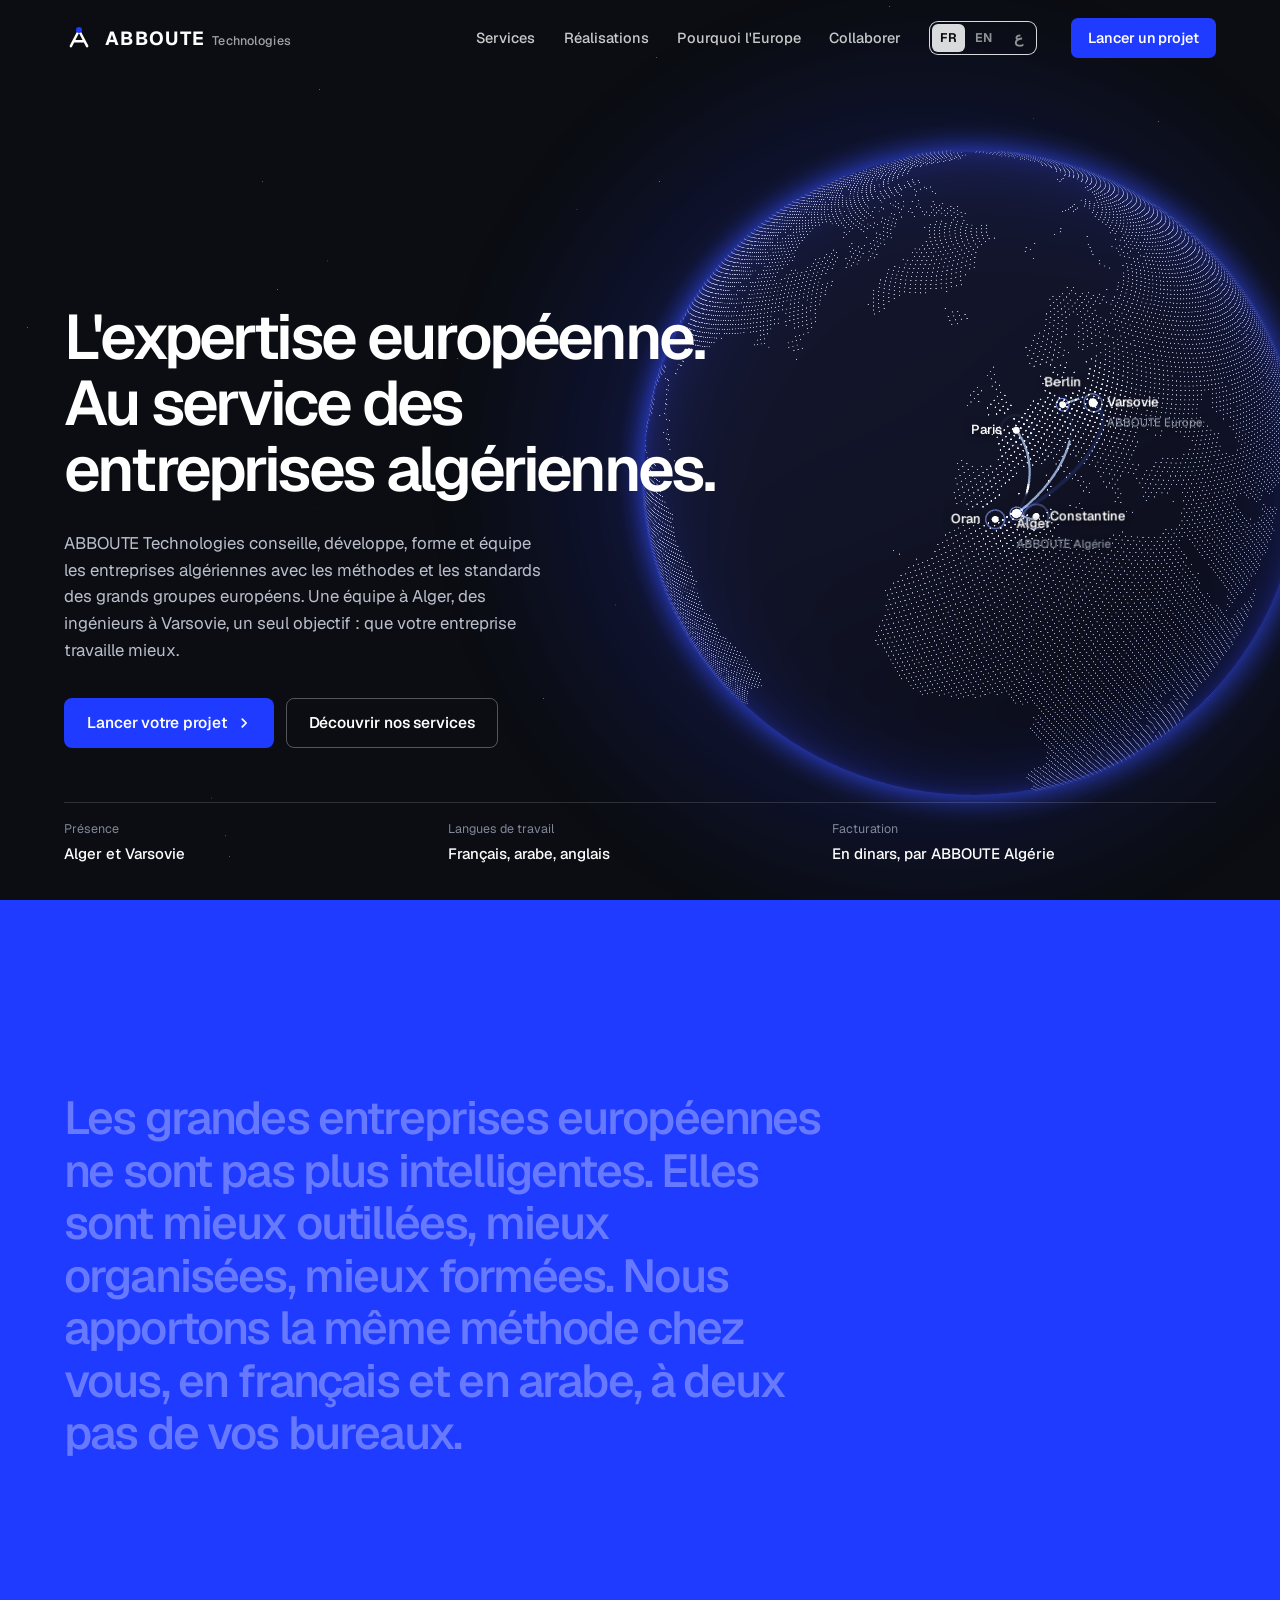
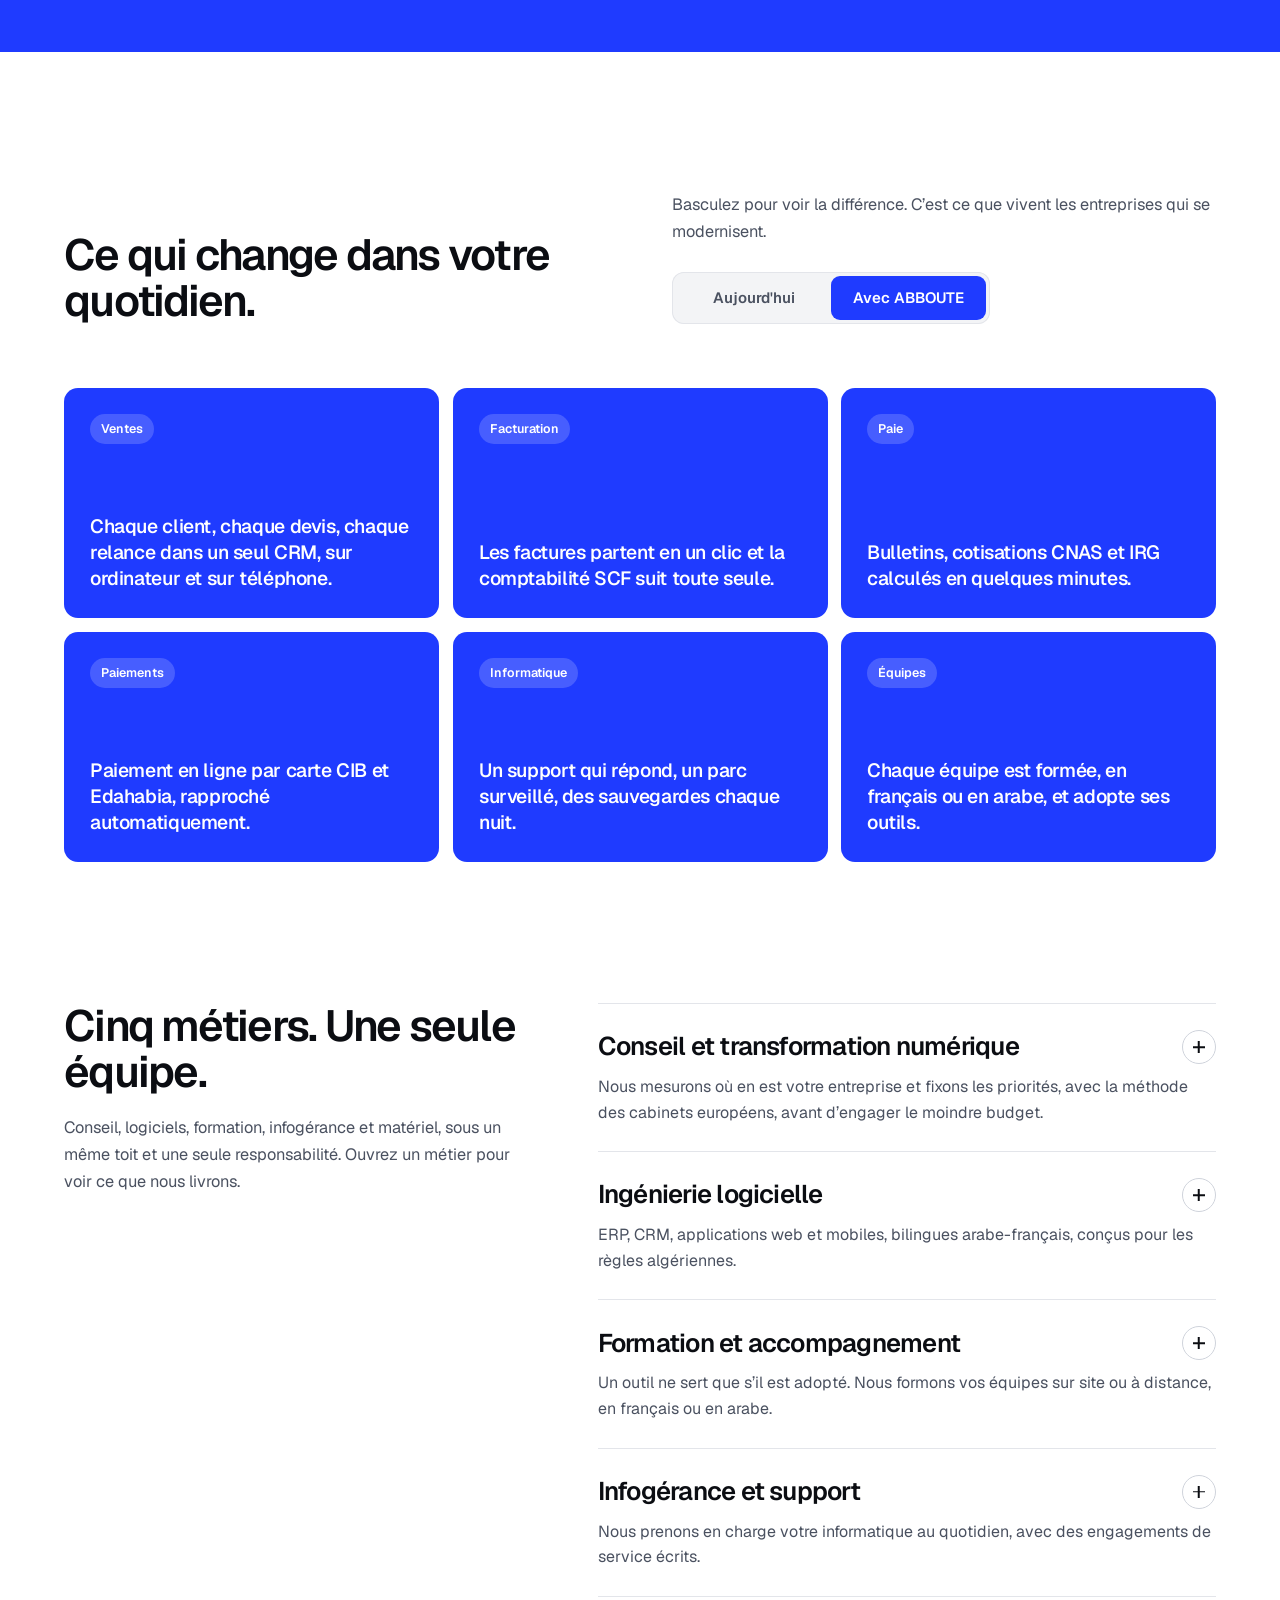
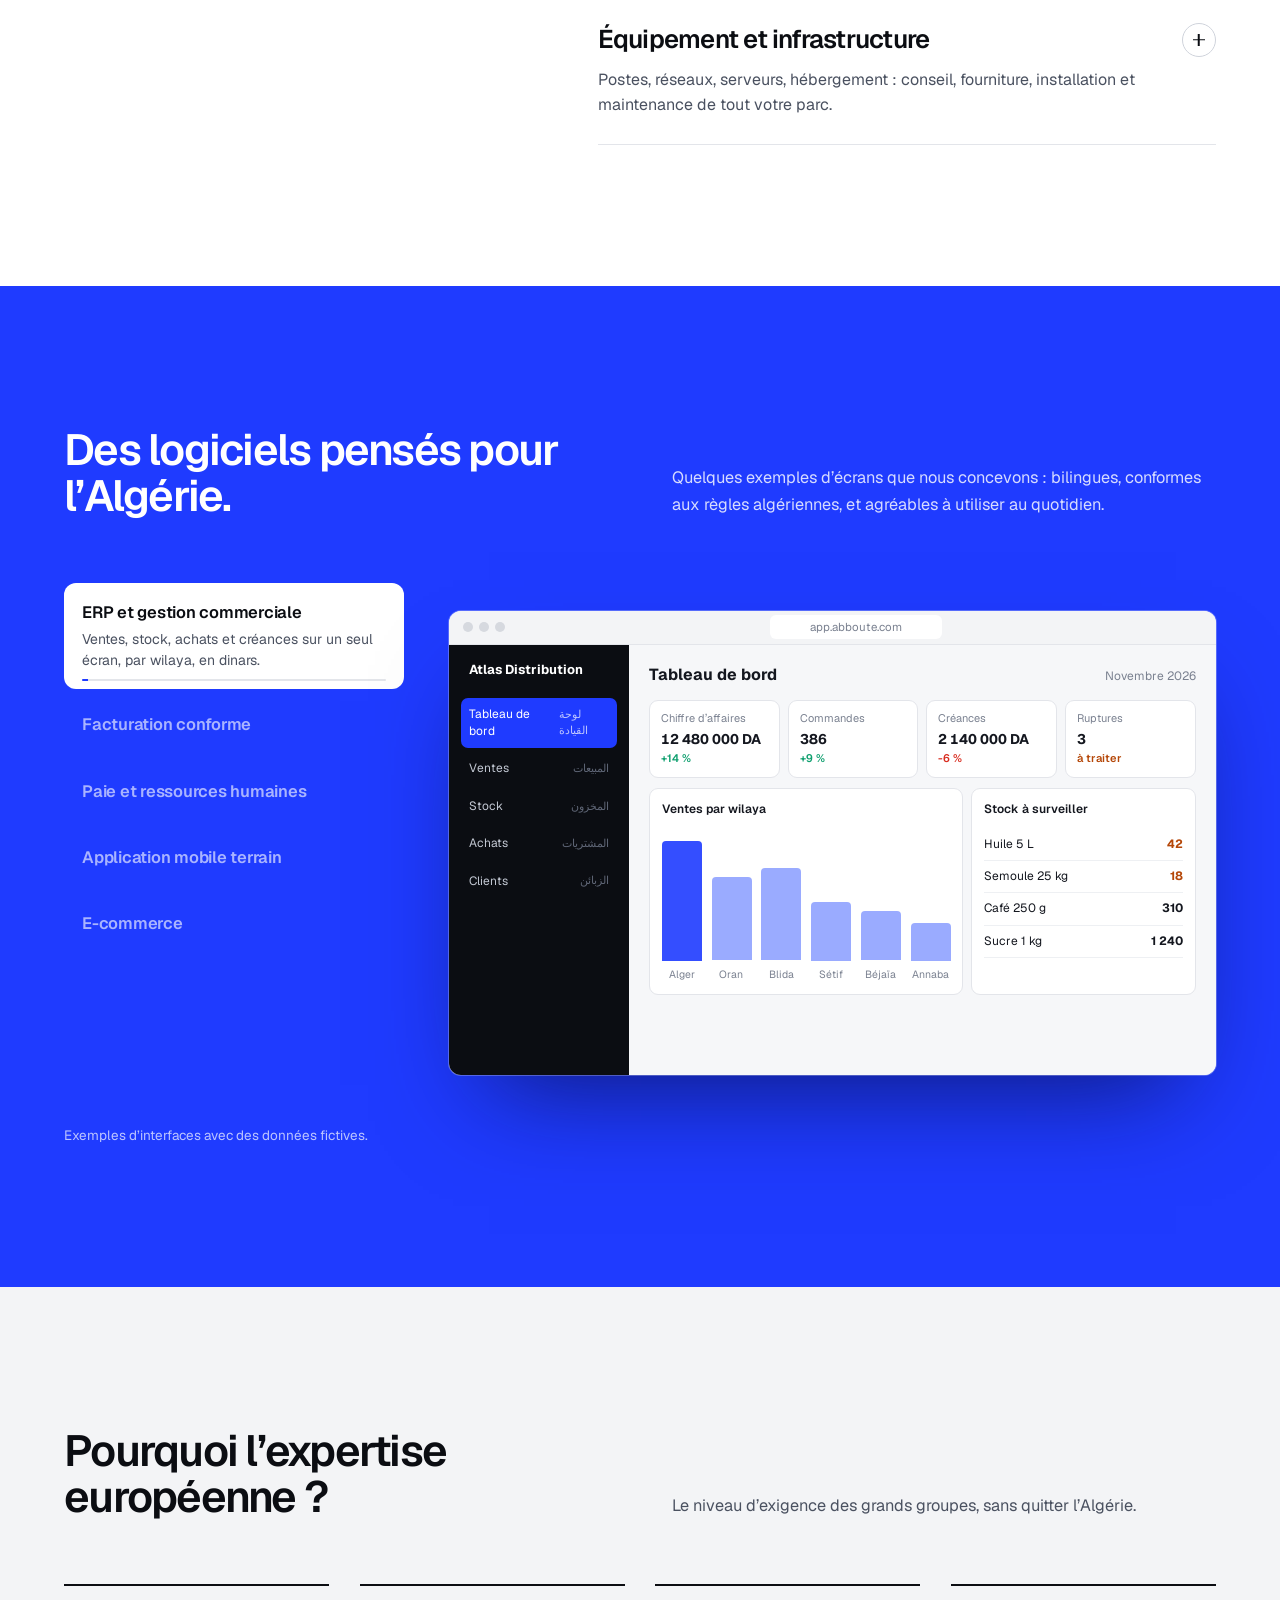
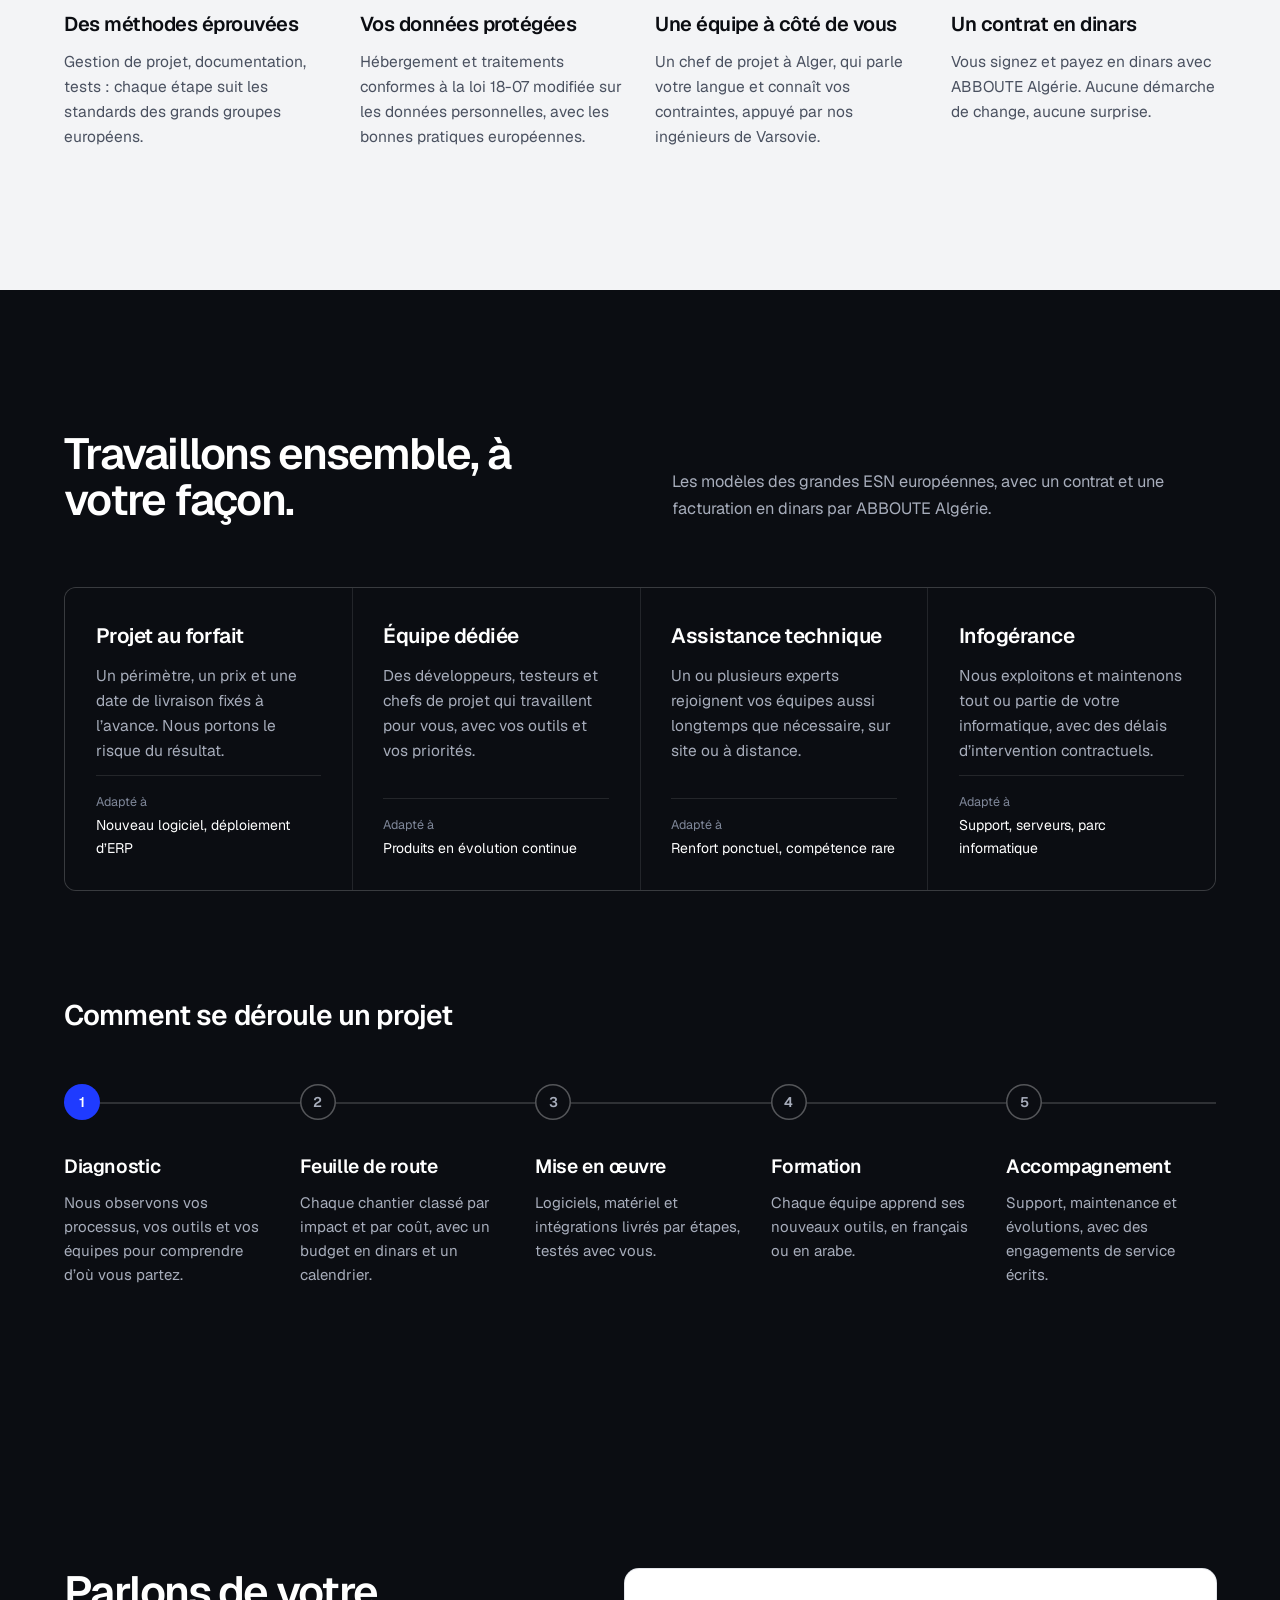
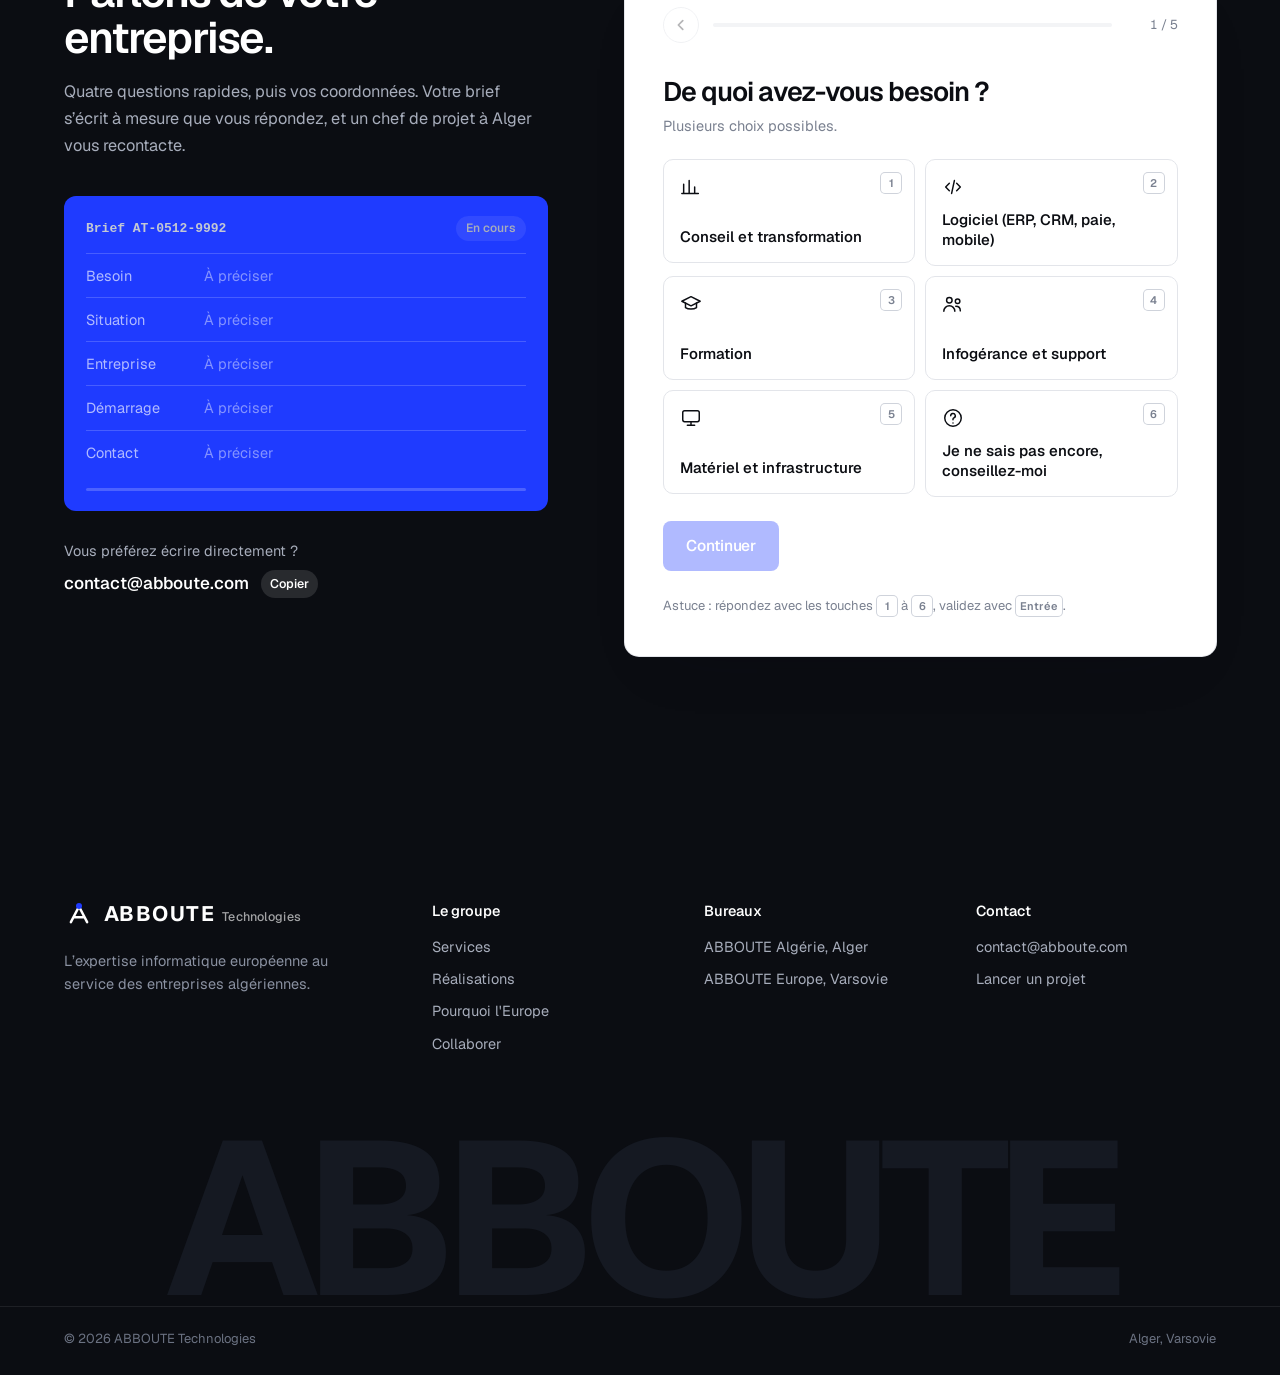
==== commit 7abb5750: "ABBOUTE Technologies : nouveau nom, nouveau logo, référence des briefs AT Co-Authored-By: Claude Opu" ====
--- a/index.html
+++ b/index.html
@@ -3,10 +3,10 @@
 <head>
 <meta charset="UTF-8">
 <meta name="viewport" content="width=device-width, initial-scale=1">
-<title>Nexus | L'expertise informatique européenne au service des entreprises algériennes</title>
-<meta name="description" content="Nexus accompagne les entreprises algériennes avec les méthodes des grands groupes européens : conseil, logiciels, formation, infogérance et équipement. Bureaux à Alger et à Varsovie.">
+<title>ABBOUTE Technologies | L'expertise informatique européenne au service des entreprises algériennes</title>
+<meta name="description" content="ABBOUTE Technologies accompagne les entreprises algériennes avec les méthodes des grands groupes européens : conseil, logiciels, formation, infogérance et équipement. Bureaux à Alger et à Varsovie.">
 <meta name="theme-color" content="#0b0d12">
-<link rel="icon" href="data:image/svg+xml,%3Csvg xmlns='http://www.w3.org/2000/svg' viewBox='0 0 48 48'%3E%3Crect width='48' height='48' rx='10' fill='%230b0d12'/%3E%3Cpath d='M14 34V14l20 20V14' fill='none' stroke='%23fff' stroke-width='4' stroke-linecap='round' stroke-linejoin='round'/%3E%3Ccircle cx='34' cy='14' r='4.5' fill='%231f3bff'/%3E%3C/svg%3E">
+<link rel="icon" href="data:image/svg+xml,%3Csvg xmlns='http://www.w3.org/2000/svg' viewBox='0 0 48 48'%3E%3Crect width='48' height='48' rx='10' fill='%230b0d12'/%3E%3Cpath d='M11 37L24 12l13 25M16.5 29h15' fill='none' stroke='%23fff' stroke-width='4' stroke-linecap='round' stroke-linejoin='round'/%3E%3Ccircle cx='24' cy='11' r='4.8' fill='%231f3bff'/%3E%3C/svg%3E">
 <link rel="preload" href="assets/fonts/geist-latin-wght-normal.woff2" as="font" type="font/woff2" crossorigin>
 <link rel="stylesheet" href="assets/css/site.css">
 <link rel="preload" href="assets/js/land.bin" as="fetch" type="application/octet-stream" crossorigin>
@@ -22,19 +22,19 @@
 <body>
 <svg width="0" height="0" style="position:absolute" aria-hidden="true">
   <symbol id="mark" viewBox="0 0 48 48">
-    <path d="M14 34V14l20 20V14" fill="none" stroke="currentColor" stroke-width="4" stroke-linecap="round" stroke-linejoin="round"/>
-    <circle cx="34" cy="14" r="4.5" fill="#1f3bff"/>
+    <path d="M11 37L24 12l13 25M16.5 29h15" fill="none" stroke="currentColor" stroke-width="4" stroke-linecap="round" stroke-linejoin="round"/>
+    <circle cx="24" cy="11" r="4.8" fill="#1f3bff"/>
   </symbol>
 </svg>
 <div class="loader" id="loader" aria-hidden="true">
-  <svg class="loader-mark" viewBox="0 0 48 48"><path class="lm-path" d="M14 34V14l20 20V14"/><circle class="lm-node" cx="34" cy="14" r="4.5"/></svg>
+  <svg class="loader-mark" viewBox="0 0 48 48"><path class="lm-path" d="M11 37L24 12l13 25M16.5 29h15"/><circle class="lm-node" cx="24" cy="11" r="4.8"/></svg>
 </div>
 <a class="skip" href="#contenu" data-i18n="k183">Aller au contenu</a>
 <div class="progress" aria-hidden="true"><i id="progress"></i></div>
 <header class="nav" id="nav">
-  <a href="#top" class="brand" aria-label="Nexus, accueil" data-i18n-attr="aria-label:k6">
+  <a href="#top" class="brand" aria-label="ABBOUTE Technologies, accueil" data-i18n-attr="aria-label:k6">
     <svg class="brand-mark"><use href="#mark"/></svg>
-    <span class="brand-word">nexus</span>
+    <span class="brand-word">ABBOUTE<small>Technologies</small></span>
   </a>
   <nav class="nav-links" id="navLinks" aria-label="Navigation principale" data-i18n-attr="aria-label:k7">
     <a href="#services" data-i18n="k1">Services</a>
@@ -52,7 +52,7 @@
 </header>
 <main id="contenu">
 <section class="hero" id="top">
-  <canvas class="globe" id="globe" role="img" aria-label="Globe reliant les équipes Nexus de Varsovie, Paris et Berlin à Alger, Oran et Constantine. Faites-le glisser pour le tourner." data-i18n-attr="aria-label:k10"></canvas>
+  <canvas class="globe" id="globe" role="img" aria-label="Globe reliant les équipes ABBOUTE de Varsovie, Paris et Berlin à Alger, Oran et Constantine. Faites-le glisser pour le tourner." data-i18n-attr="aria-label:k10"></canvas>
   <div class="globe-labels" id="globeLabels" aria-hidden="true"></div>
   <div class="hero-inner">
     <h1 class="hero-title">
@@ -60,7 +60,7 @@
       <span class="hl"><span data-i18n="k12">Au service des</span></span>
       <span class="hl"><span data-i18n="k13">entreprises algériennes.</span></span>
     </h1>
-    <p class="hero-lede" data-i18n="k14">Nexus conseille, développe, forme et équipe les entreprises algériennes avec les méthodes et les standards des grands groupes européens. Une équipe à Alger, des ingénieurs à Varsovie, un seul objectif&nbsp;: que votre entreprise travaille mieux.</p>
+    <p class="hero-lede" data-i18n="k14">ABBOUTE Technologies conseille, développe, forme et équipe les entreprises algériennes avec les méthodes et les standards des grands groupes européens. Une équipe à Alger, des ingénieurs à Varsovie, un seul objectif&nbsp;: que votre entreprise travaille mieux.</p>
     <div class="hero-actions">
       <a href="#contact" class="btn btn-primary"><span data-i18n="k9">Lancer votre projet</span> <svg class="chev" viewBox="0 0 16 16" aria-hidden="true"><path d="M6 3.5L10.5 8 6 12.5"/></svg></a>
       <a href="#services" class="btn btn-secondary" data-i18n="k15">Découvrir nos services</a>
@@ -69,7 +69,7 @@
   <dl class="hero-facts">
     <div><dt data-i18n="k16">Présence</dt><dd data-i18n="k17">Alger et Varsovie</dd></div>
     <div><dt data-i18n="k18">Langues de travail</dt><dd data-i18n="k19">Français, arabe, anglais</dd></div>
-    <div><dt data-i18n="k20">Facturation</dt><dd data-i18n="k21">En dinars, par Nexus Algérie</dd></div>
+    <div><dt data-i18n="k20">Facturation</dt><dd data-i18n="k21">En dinars, par ABBOUTE Algérie</dd></div>
   </dl>
 </section>
 <section class="manifesto" aria-label="Notre conviction" data-i18n-attr="aria-label:k22">
@@ -85,7 +85,7 @@
         <p class="lede" data-i18n="k43">Basculez pour voir la différence. C’est ce que vivent les entreprises qui se modernisent.</p>
         <div class="ba-switch" role="group" aria-label="Comparer" data-i18n-attr="aria-label:k44">
           <button type="button" data-ba="before" aria-pressed="true" data-i18n="k45">Aujourd'hui</button>
-          <button type="button" data-ba="after" aria-pressed="false" data-i18n="k46">Avec Nexus</button>
+          <button type="button" data-ba="after" aria-pressed="false" data-i18n="k46">Avec ABBOUTE</button>
           <i class="ba-thumb" aria-hidden="true"></i>
         </div>
       </div>
@@ -176,7 +176,7 @@
     </div>
     <div class="gallery" id="gallery">
       <div class="g-tabs" role="tablist" aria-label="Exemples de logiciels" data-i18n-attr="aria-label:k91"><button type="button" role="tab" id="tab-erp" aria-controls="pane-erp" aria-selected="true" tabindex="0"><b data-i18n="k79">ERP et gestion commerciale</b><span data-i18n="k80">Ventes, stock, achats et créances sur un seul écran, par wilaya, en dinars.</span><i class="tab-bar"><i></i></i></button><button type="button" role="tab" id="tab-inv" aria-controls="pane-inv" aria-selected="false" tabindex="-1"><b data-i18n="k81">Facturation conforme</b><span data-i18n="k82">Factures bilingues avec NIF, NIS, RC et article d’imposition, écritures SCF automatiques.</span><i class="tab-bar"><i></i></i></button><button type="button" role="tab" id="tab-pay" aria-controls="pane-pay" aria-selected="false" tabindex="-1"><b data-i18n="k83">Paie et ressources humaines</b><span data-i18n="k84">Bulletins conformes, cotisations CNAS et IRG calculées, déclarations prêtes.</span><i class="tab-bar"><i></i></i></button><button type="button" role="tab" id="tab-mob" aria-controls="pane-mob" aria-selected="false" tabindex="-1"><b data-i18n="k85">Application mobile terrain</b><span data-i18n="k86">Vos commerciaux et livreurs suivent leur tournée et encaissent depuis leur téléphone.</span><i class="tab-bar"><i></i></i></button><button type="button" role="tab" id="tab-shop" aria-controls="pane-shop" aria-selected="false" tabindex="-1"><b data-i18n="k87">E-commerce</b><span data-i18n="k88">Une boutique en ligne qui accepte CIB, Edahabia et le paiement à la livraison.</span><i class="tab-bar"><i></i></i></button></div>
-      <div class="g-stage"><div class="pane on" role="tabpanel" id="pane-erp" aria-labelledby="tab-erp"><div class="dev desk"><div class="dev-bar"><i></i><i></i><i></i><span>app.nexus.dz</span></div><div class="dev-screen">
+      <div class="g-stage"><div class="pane on" role="tabpanel" id="pane-erp" aria-labelledby="tab-erp"><div class="dev desk"><div class="dev-bar"><i></i><i></i><i></i><span>app.abboute.com</span></div><div class="dev-screen">
   <div class="m-app">
     <aside class="m-side"><b class="m-logo">Atlas Distribution</b>
       <span class="on">Tableau de bord <em>لوحة القيادة</em></span><span>Ventes <em>المبيعات</em></span><span>Stock <em>المخزون</em></span><span>Achats <em>المشتريات</em></span><span>Clients <em>الزبائن</em></span></aside>
@@ -196,7 +196,7 @@
           <ul class="m-list"><li>Huile 5 L <b class="warn">42</b></li><li>Semoule 25 kg <b class="warn">18</b></li><li>Café 250 g <b>310</b></li><li>Sucre 1 kg <b>1 240</b></li></ul></div>
       </div>
     </div>
-  </div></div></div></div><div class="pane" role="tabpanel" id="pane-inv" aria-labelledby="tab-inv"><div class="dev desk"><div class="dev-bar"><i></i><i></i><i></i><span>app.nexus.dz</span></div><div class="dev-screen">
+  </div></div></div></div><div class="pane" role="tabpanel" id="pane-inv" aria-labelledby="tab-inv"><div class="dev desk"><div class="dev-bar"><i></i><i></i><i></i><span>app.abboute.com</span></div><div class="dev-screen">
   <div class="m-inv">
     <div class="inv-top"><div><b>Atlas Distribution SARL</b><span>Zone industrielle, Rouiba, Alger</span><span>NIF 001216099876543 · NIS 001216010203040</span><span>RC 16/00-0123456B21 · AI 16012345678</span></div>
       <div class="inv-t"><b>Facture <em>فاتورة</em></b><span>N° FA-2026-0412</span><span>18/11/2026</span></div></div>
@@ -206,7 +206,7 @@
       <tr><td>Formation des équipes (jours)</td><td>4</td><td>45 000,00</td><td>180 000,00</td></tr></tbody></table>
     <div class="inv-tot"><div><span>Total HT</span><b>1 030 000,00 DA</b></div><div><span>TVA 19 %</span><b>195 700,00 DA</b></div><div class="g"><span>Total TTC</span><b>1 225 700,00 DA</b></div></div>
     <div class="inv-foot"><span class="ok">Écriture SCF générée</span><span>Paiement : virement ou CIB</span></div>
-  </div></div></div></div><div class="pane" role="tabpanel" id="pane-pay" aria-labelledby="tab-pay"><div class="dev desk"><div class="dev-bar"><i></i><i></i><i></i><span>app.nexus.dz</span></div><div class="dev-screen">
+  </div></div></div></div><div class="pane" role="tabpanel" id="pane-pay" aria-labelledby="tab-pay"><div class="dev desk"><div class="dev-bar"><i></i><i></i><i></i><span>app.abboute.com</span></div><div class="dev-screen">
   <div class="m-pay">
     <div class="pay-head"><div><b>Bulletin de paie <em>كشف الراتب</em></b><span>Novembre 2026</span></div><span class="ok">Validé</span></div>
     <div class="pay-emp"><div><span>Salarié</span><b>Yacine B.</b></div><div><span>Poste</span><b>Responsable commercial</b></div><div><span>N° sécurité sociale</span><b>16 81 0412 3456 78</b></div></div>
@@ -228,7 +228,7 @@
       <li><b>Pharmacie Ennour</b><span>Rouiba, 16 h 00</span></li>
     </ul>
     <button type="button" tabindex="-1">Encaisser 48 500 DA</button>
-  </div></div></div></div><div class="pane" role="tabpanel" id="pane-shop" aria-labelledby="tab-shop"><div class="dev desk"><div class="dev-bar"><i></i><i></i><i></i><span>app.nexus.dz</span></div><div class="dev-screen">
+  </div></div></div></div><div class="pane" role="tabpanel" id="pane-shop" aria-labelledby="tab-shop"><div class="dev desk"><div class="dev-bar"><i></i><i></i><i></i><span>app.abboute.com</span></div><div class="dev-screen">
   <div class="m-shop">
     <div class="shop-nav"><b>Maison Nour</b><span>Dattes</span><span>Coffrets</span><span>Livraison 58 wilayas</span><em>Panier (2)</em></div>
     <div class="shop-body">
@@ -248,14 +248,14 @@
       <h2 class="h2" data-i18n="k101">Pourquoi l’expertise européenne&nbsp;?</h2>
       <p class="lede" data-i18n="k102">Le niveau d’exigence des grands groupes, sans quitter l’Algérie.</p>
     </div>
-    <div class="why-grid2" data-reveal-list><article class="why-item"><h3 data-i18n="k93">Des méthodes éprouvées</h3><p data-i18n="k94">Gestion de projet, documentation, tests&nbsp;: chaque étape suit les standards des grands groupes européens.</p></article><article class="why-item"><h3 data-i18n="k95">Vos données protégées</h3><p data-i18n="k96">Hébergement et traitements conformes à la loi 18-07 modifiée sur les données personnelles, avec les bonnes pratiques européennes.</p></article><article class="why-item"><h3 data-i18n="k97">Une équipe à côté de vous</h3><p data-i18n="k98">Un chef de projet à Alger, qui parle votre langue et connaît vos contraintes, appuyé par nos ingénieurs de Varsovie.</p></article><article class="why-item"><h3 data-i18n="k99">Un contrat en dinars</h3><p data-i18n="k100">Vous signez et payez en dinars avec Nexus Algérie. Aucune démarche de change, aucune surprise.</p></article></div>
+    <div class="why-grid2" data-reveal-list><article class="why-item"><h3 data-i18n="k93">Des méthodes éprouvées</h3><p data-i18n="k94">Gestion de projet, documentation, tests&nbsp;: chaque étape suit les standards des grands groupes européens.</p></article><article class="why-item"><h3 data-i18n="k95">Vos données protégées</h3><p data-i18n="k96">Hébergement et traitements conformes à la loi 18-07 modifiée sur les données personnelles, avec les bonnes pratiques européennes.</p></article><article class="why-item"><h3 data-i18n="k97">Une équipe à côté de vous</h3><p data-i18n="k98">Un chef de projet à Alger, qui parle votre langue et connaît vos contraintes, appuyé par nos ingénieurs de Varsovie.</p></article><article class="why-item"><h3 data-i18n="k99">Un contrat en dinars</h3><p data-i18n="k100">Vous signez et payez en dinars avec ABBOUTE Algérie. Aucune démarche de change, aucune surprise.</p></article></div>
   </div>
 </section>
 <section class="engagement sec sec-ink" id="engagement">
   <div class="wrap">
     <div class="sec-head" data-reveal>
       <h2 class="h2" data-i18n="k126">Travaillons ensemble, à votre façon.</h2>
-      <p class="lede" data-i18n="k127">Les modèles des grandes ESN européennes, avec un contrat et une facturation en dinars par Nexus Algérie.</p>
+      <p class="lede" data-i18n="k127">Les modèles des grandes ESN européennes, avec un contrat et une facturation en dinars par ABBOUTE Algérie.</p>
     </div>
     <div class="eng-grid" data-reveal-list><article class="eng"><h3 data-i18n="k104">Projet au forfait</h3><p data-i18n="k105">Un périmètre, un prix et une date de livraison fixés à l’avance. Nous portons le risque du résultat.</p><p class="eng-fit"><span data-i18n="k103">Adapté à</span> <em data-i18n="k106">Nouveau logiciel, déploiement d’ERP</em></p></article><article class="eng"><h3 data-i18n="k107">Équipe dédiée</h3><p data-i18n="k108">Des développeurs, testeurs et chefs de projet qui travaillent pour vous, avec vos outils et vos priorités.</p><p class="eng-fit"><span data-i18n="k103">Adapté à</span> <em data-i18n="k109">Produits en évolution continue</em></p></article><article class="eng"><h3 data-i18n="k110">Assistance technique</h3><p data-i18n="k111">Un ou plusieurs experts rejoignent vos équipes aussi longtemps que nécessaire, sur site ou à distance.</p><p class="eng-fit"><span data-i18n="k103">Adapté à</span> <em data-i18n="k112">Renfort ponctuel, compétence rare</em></p></article><article class="eng"><h3 data-i18n="k113">Infogérance</h3><p data-i18n="k114">Nous exploitons et maintenons tout ou partie de votre informatique, avec des délais d’intervention contractuels.</p><p class="eng-fit"><span data-i18n="k103">Adapté à</span> <em data-i18n="k115">Support, serveurs, parc informatique</em></p></article></div>
     <div class="sub-head" data-reveal><h3 class="h3" data-i18n="k128">Comment se déroule un projet</h3></div>
@@ -268,7 +268,7 @@
       <h2 class="h2" data-i18n="k136">Parlons de votre entreprise.</h2>
       <p class="lede" data-i18n="k137">Quatre questions rapides, puis vos coordonnées. Votre brief s’écrit à mesure que vous répondez, et un chef de projet à Alger vous recontacte.</p>
       <article class="brief" id="brief" aria-live="polite">
-        <header><span class="brief-ref" id="briefRef">Brief NX</span><span class="brief-state" id="briefState" data-i18n="k138">En cours</span></header>
+        <header><span class="brief-ref" id="briefRef">Brief AT</span><span class="brief-state" id="briefState" data-i18n="k138">En cours</span></header>
         <dl>
           <div data-b="need"><dt data-i18n="k139">Besoin</dt><dd data-i18n="k135">À préciser</dd></div>
           <div data-b="stage"><dt data-i18n="k140">Situation</dt><dd data-i18n="k135">À préciser</dd></div>
@@ -334,14 +334,14 @@
 <a href="#contact" class="mob-cta btn btn-primary" id="mobCta"><span data-i18n="k9">Lancer votre projet</span> <svg class="chev" viewBox="0 0 16 16" aria-hidden="true"><path d="M6 3.5L10.5 8 6 12.5"/></svg></a>
 <footer class="footer">
   <div class="wrap foot-cols">
-    <div class="foot-brand"><svg class="brand-mark"><use href="#mark"/></svg><span class="brand-word">nexus</span>
+    <div class="foot-brand"><svg class="brand-mark"><use href="#mark"/></svg><span class="brand-word">ABBOUTE<small>Technologies</small></span>
       <p data-i18n="k175">L’expertise informatique européenne au service des entreprises algériennes.</p></div>
     <nav class="foot-col" aria-label="Pied de page" data-i18n-attr="aria-label:k176"><span class="fh" data-i18n="k177">Le groupe</span><a href="#services" data-i18n="k1">Services</a><a href="#realisations" data-i18n="k2">Réalisations</a><a href="#europe" data-i18n="k3">Pourquoi l'Europe</a><a href="#engagement" data-i18n="k4">Collaborer</a></nav>
-    <div class="foot-col"><span class="fh" data-i18n="k178">Bureaux</span><span data-i18n="k179">Nexus Algérie, Alger</span><span data-i18n="k180">Nexus Europe, Varsovie</span></div>
+    <div class="foot-col"><span class="fh" data-i18n="k178">Bureaux</span><span data-i18n="k179">ABBOUTE Algérie, Alger</span><span data-i18n="k180">ABBOUTE Europe, Varsovie</span></div>
     <div class="foot-col"><span class="fh" data-i18n="k181">Contact</span><a href="mailto:contact@abboute.com"><bdi>contact@abboute.com</bdi></a><a href="#contact" data-i18n="k5">Lancer un projet</a></div>
   </div>
-  <div class="foot-giant" aria-hidden="true">nexus</div>
-  <div class="wrap foot-base"><span>© 2026 Nexus</span><span data-i18n="k182">Alger, Varsovie</span></div>
+  <div class="foot-giant" aria-hidden="true">ABBOUTE</div>
+  <div class="wrap foot-base"><span>© 2026 ABBOUTE Technologies</span><span data-i18n="k182">Alger, Varsovie</span></div>
 </footer>
 </body>
 </html>
--- a/assets/css/site.css
+++ b/assets/css/site.css
@@ -1,4 +1,4 @@
-/* Nexus : feuille de styles du site */
+/* ABBOUTE Technologies : feuille de styles du site */
 @font-face{font-family:'Geist';font-style:normal;font-display:swap;font-weight:100 900;src:url(../fonts/geist-latin-ext-wght-normal.woff2) format('woff2-variations');unicode-range:U+0100-02BA,U+02BD-02C5,U+02C7-02CC,U+02CE-02D7,U+02DD-02FF,U+0304,U+0308,U+0329,U+1D00-1DBF,U+1E00-1E9F,U+1EF2-1EFF,U+2020,U+20A0-20AB,U+20AD-20C0,U+2113,U+2C60-2C7F,U+A720-A7FF}
 @font-face{font-family:'Geist';font-style:normal;font-display:swap;font-weight:100 900;src:url(../fonts/geist-latin-wght-normal.woff2) format('woff2-variations');unicode-range:U+0000-00FF,U+0131,U+0152-0153,U+02BB-02BC,U+02C6,U+02DA,U+02DC,U+0304,U+0308,U+0329,U+2000-206F,U+20AC,U+2122,U+2191,U+2193,U+2212,U+2215,U+FEFF,U+FFFD}
 
@@ -365,7 +365,7 @@
 .manifesto{background:var(--blue);color:#fff;padding:clamp(120px,15vw,230px) 0}
 .mf-text .w{color:rgba(255,255,255,.32)}
 
-/* Une journée avec Nexus */
+/* Une journée */
 .day{position:relative;height:520vh}
 .day-pin{position:sticky;top:0;height:100svh;overflow:hidden;background:rgb(14,22,48);color:#fff;display:flex;align-items:center}
 .day-inner{width:100%;display:grid;grid-template-columns:1.05fr 1fr;grid-template-rows:auto 1fr auto;column-gap:clamp(30px,5vw,90px);row-gap:28px;height:100%;padding-top:110px;padding-bottom:56px}
@@ -459,7 +459,7 @@
 [dir=rtl] .g-tabs button{text-align:right}
 [dir=rtl] .nav-links a.active::after{left:0;right:0}
 
-/* ===== Aujourd'hui / Avec Nexus ===== */
+/* ===== Aujourd'hui / Avec ABBOUTE ===== */
 .ba{background:var(--paper)}
 .ba-switch{position:relative;display:inline-grid;grid-template-columns:1fr 1fr;margin-top:26px;padding:4px;border-radius:12px;background:var(--stone);box-shadow:inset 0 0 0 1px var(--line)}
 .ba-switch button{position:relative;z-index:1;height:44px;padding:0 22px;border:0;background:none;font-weight:600;font-size:15px;cursor:pointer;color:var(--text-2);transition:color .35s}
@@ -665,3 +665,13 @@
 .ba.is-after .ba-card:nth-child(4) .ba-inner{transition-delay:.18s}.ba.is-after .ba-card:nth-child(5) .ba-inner{transition-delay:.24s}.ba.is-after .ba-card:nth-child(6) .ba-inner{transition-delay:.3s}
 .ba-card{perspective:1400px}
 .cfg-count{direction:ltr;unicode-bidi:isolate}
+
+/* Marque ABBOUTE Technologies */
+.brand{gap:11px}
+.brand-mark{width:30px;height:30px}
+.brand-word{display:inline-flex;align-items:baseline;gap:7px;font-weight:700;font-size:19px;letter-spacing:.07em!important;line-height:1}
+.brand-word small{font-size:12.5px;font-weight:500;letter-spacing:.01em!important;opacity:.62}
+.foot-giant{font-size:clamp(4.6rem,17vw,17.5rem);letter-spacing:-.055em;font-weight:700}
+.foot-brand .brand-word{font-size:21px}
+@media(max-width:560px){.nav .brand-word small{display:none}}
+.brand-word{direction:ltr;unicode-bidi:isolate}
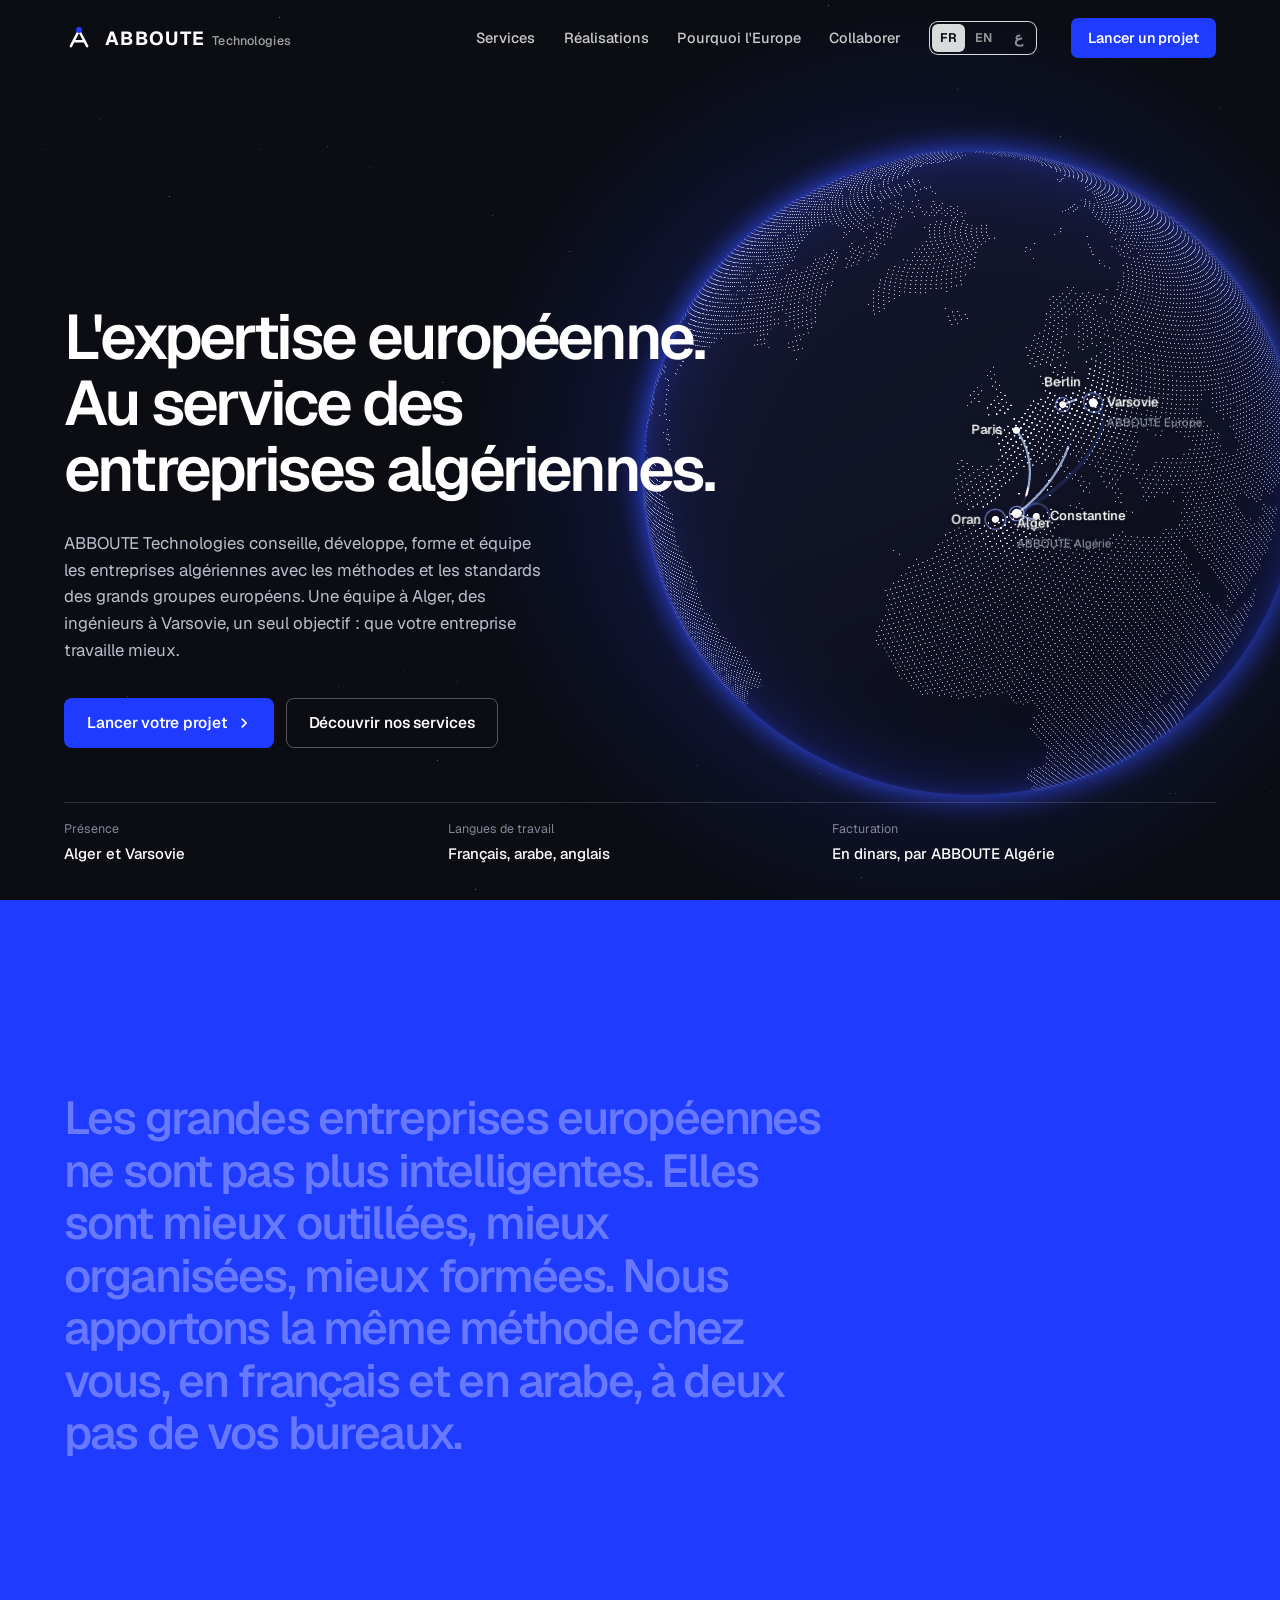
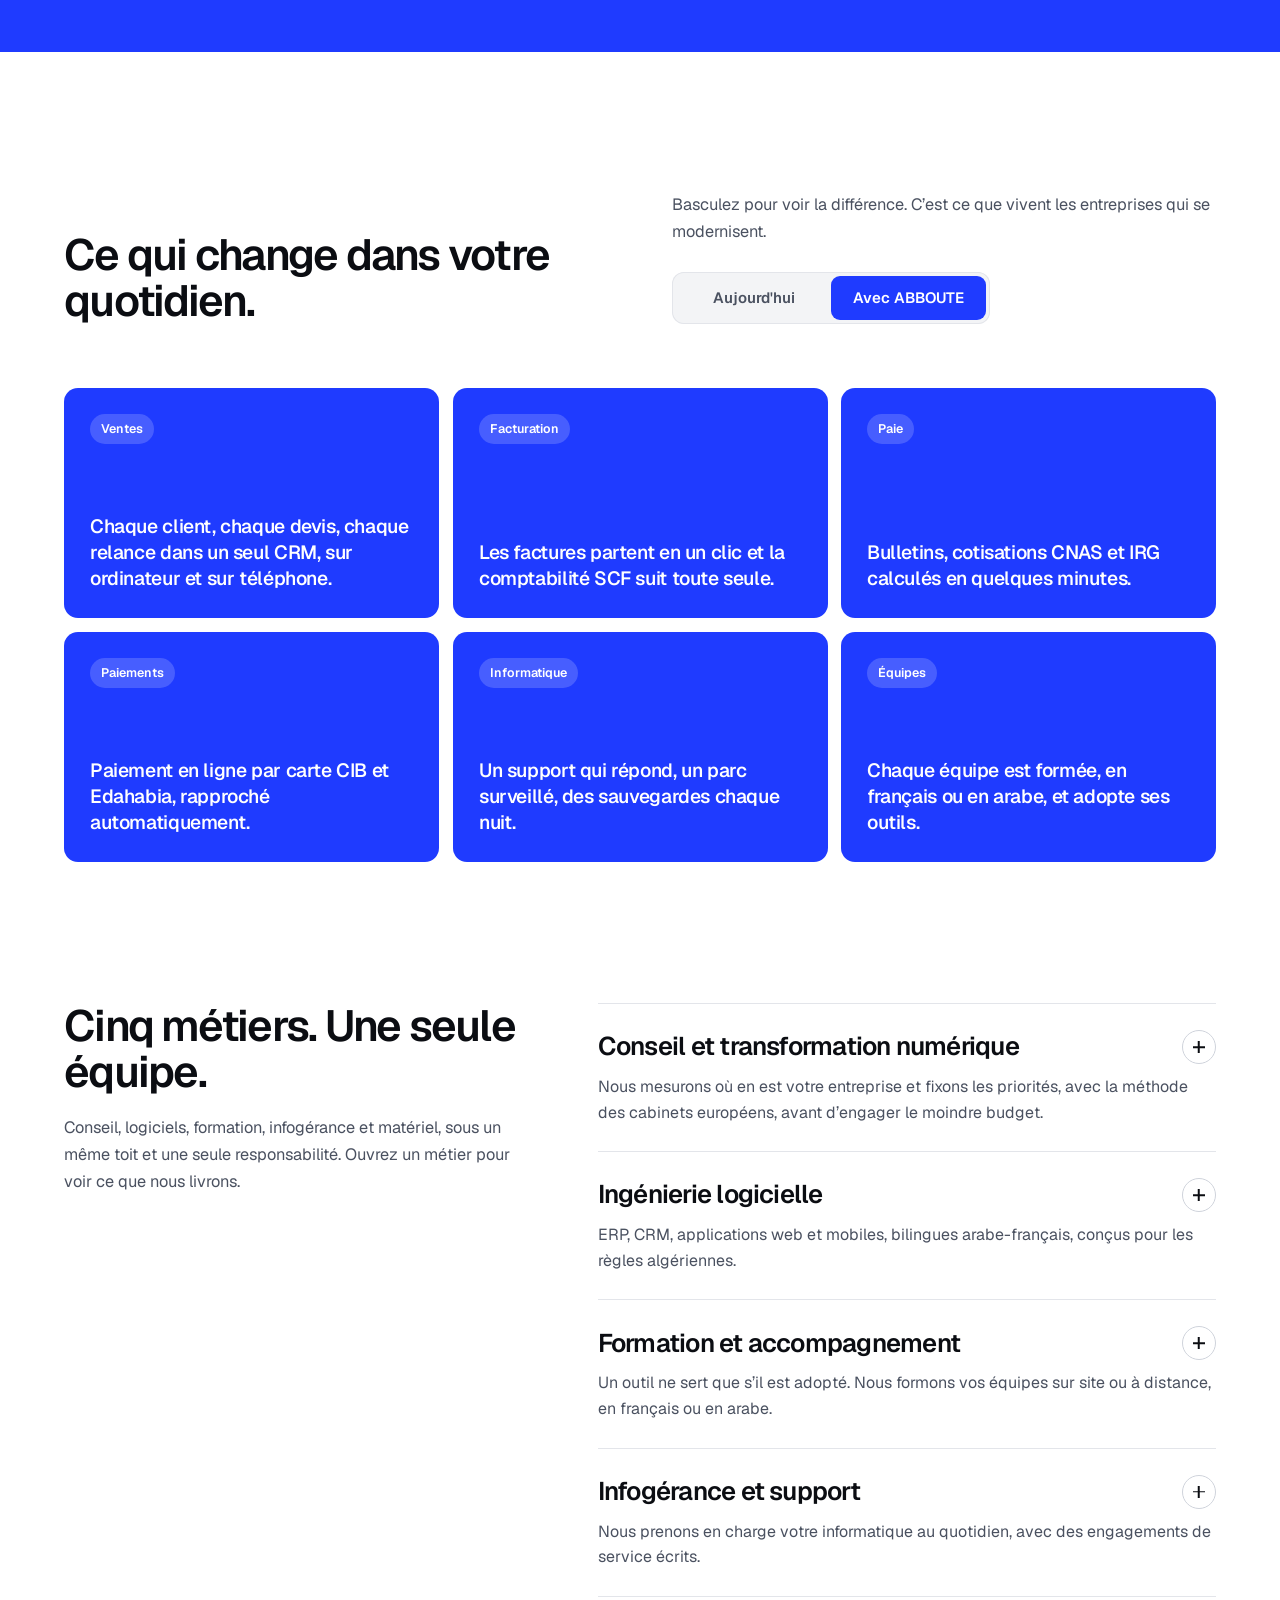
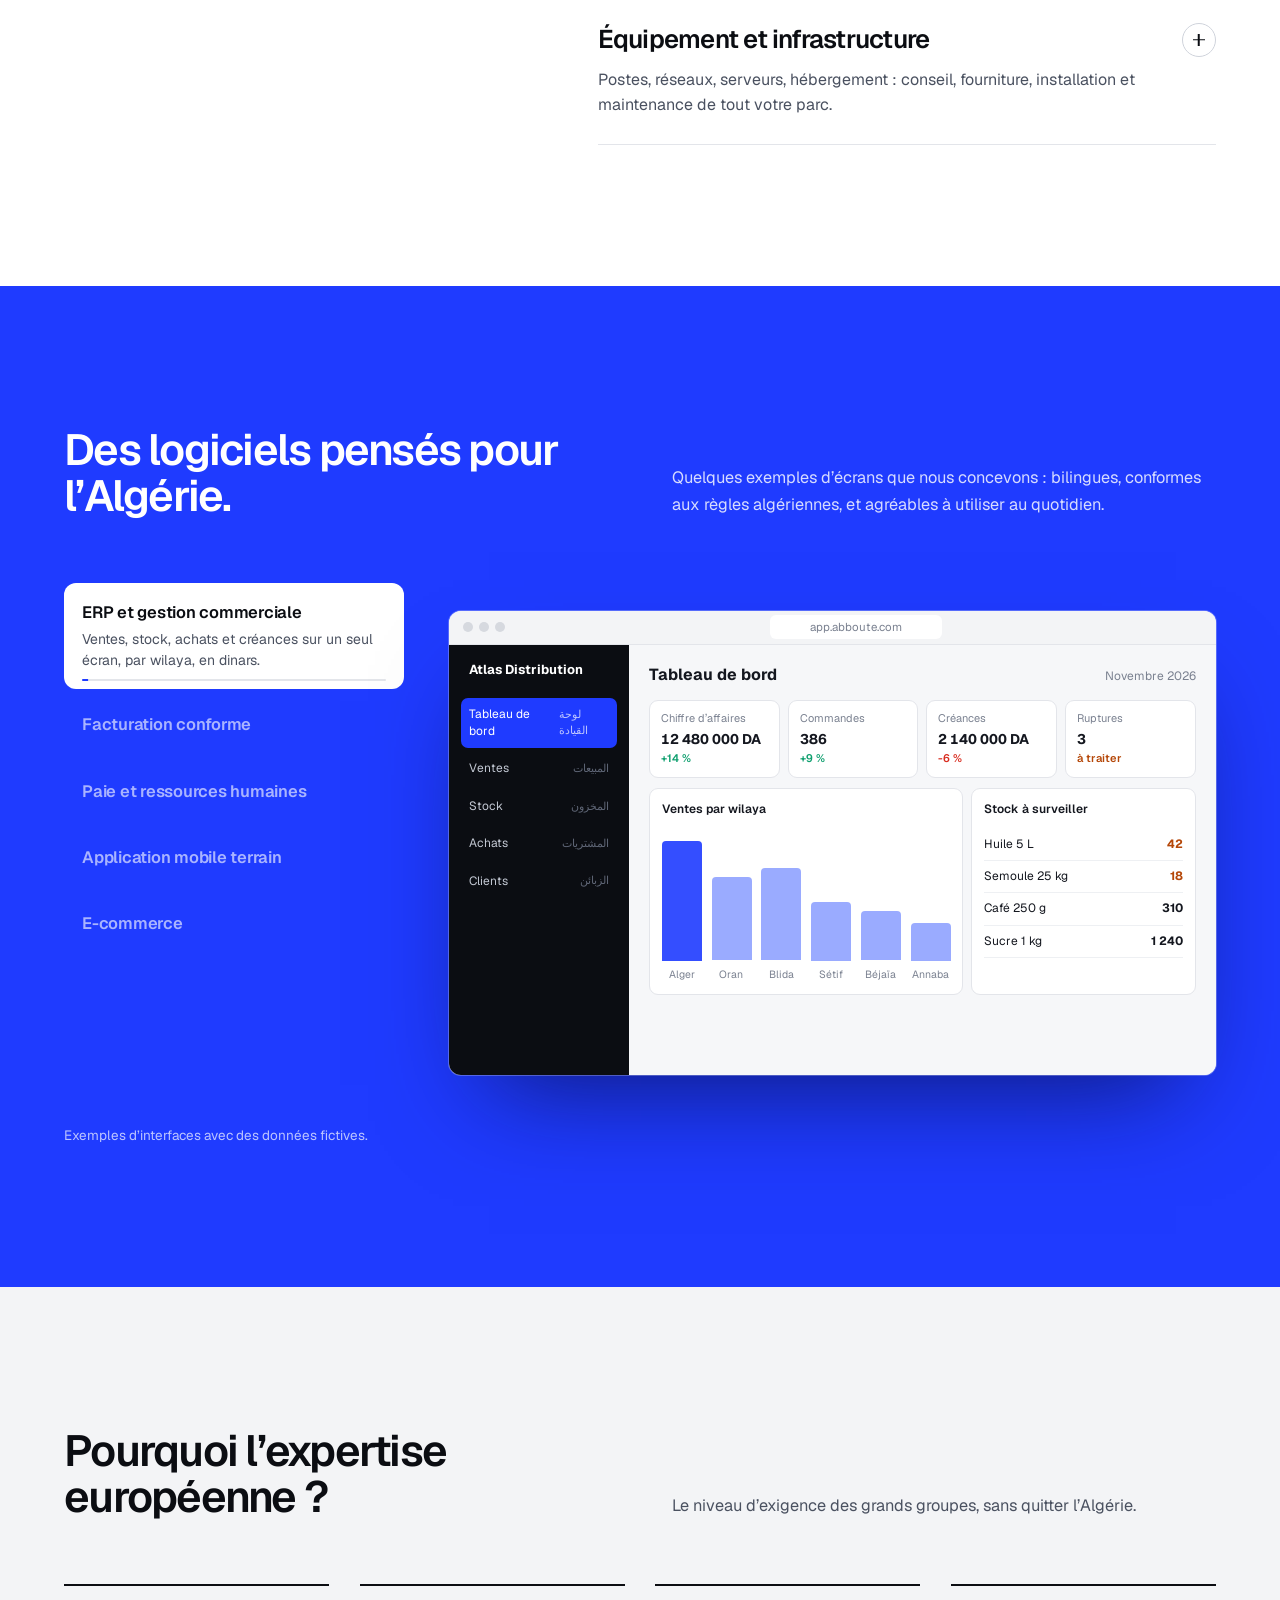
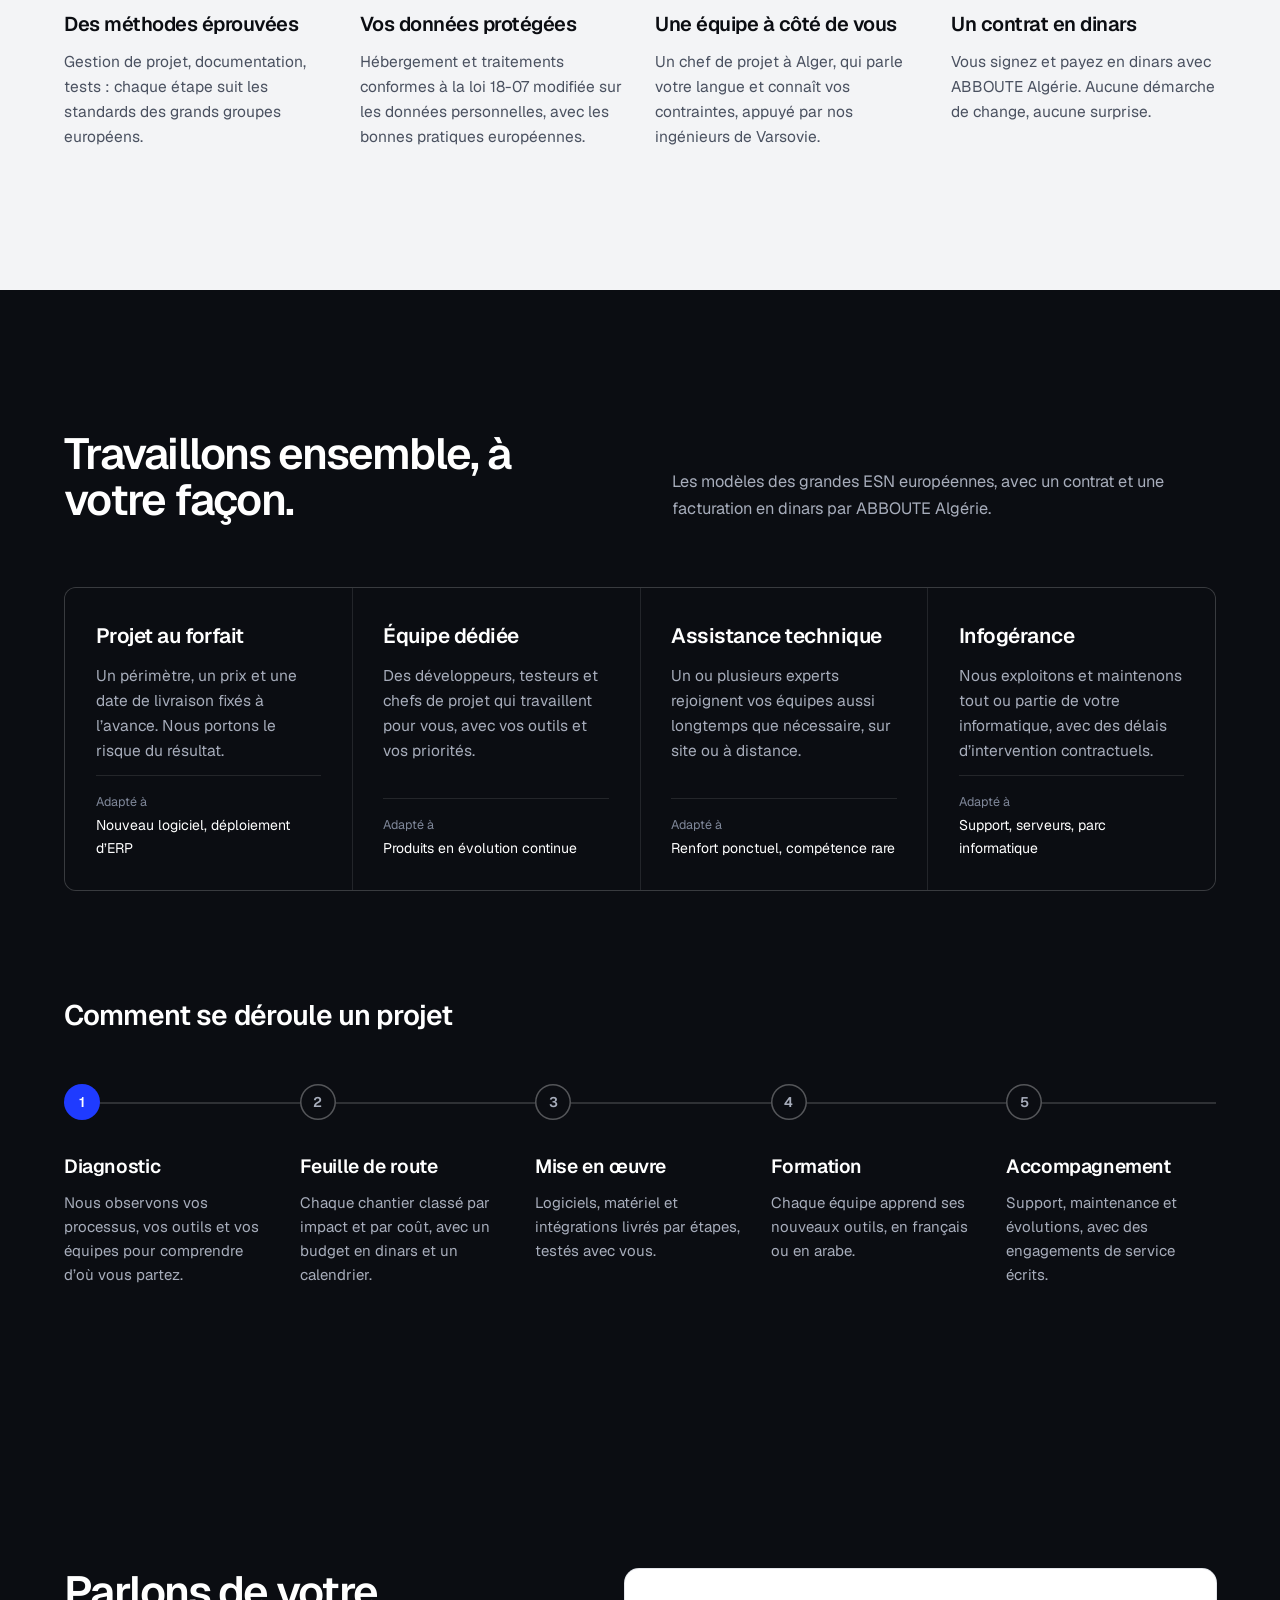
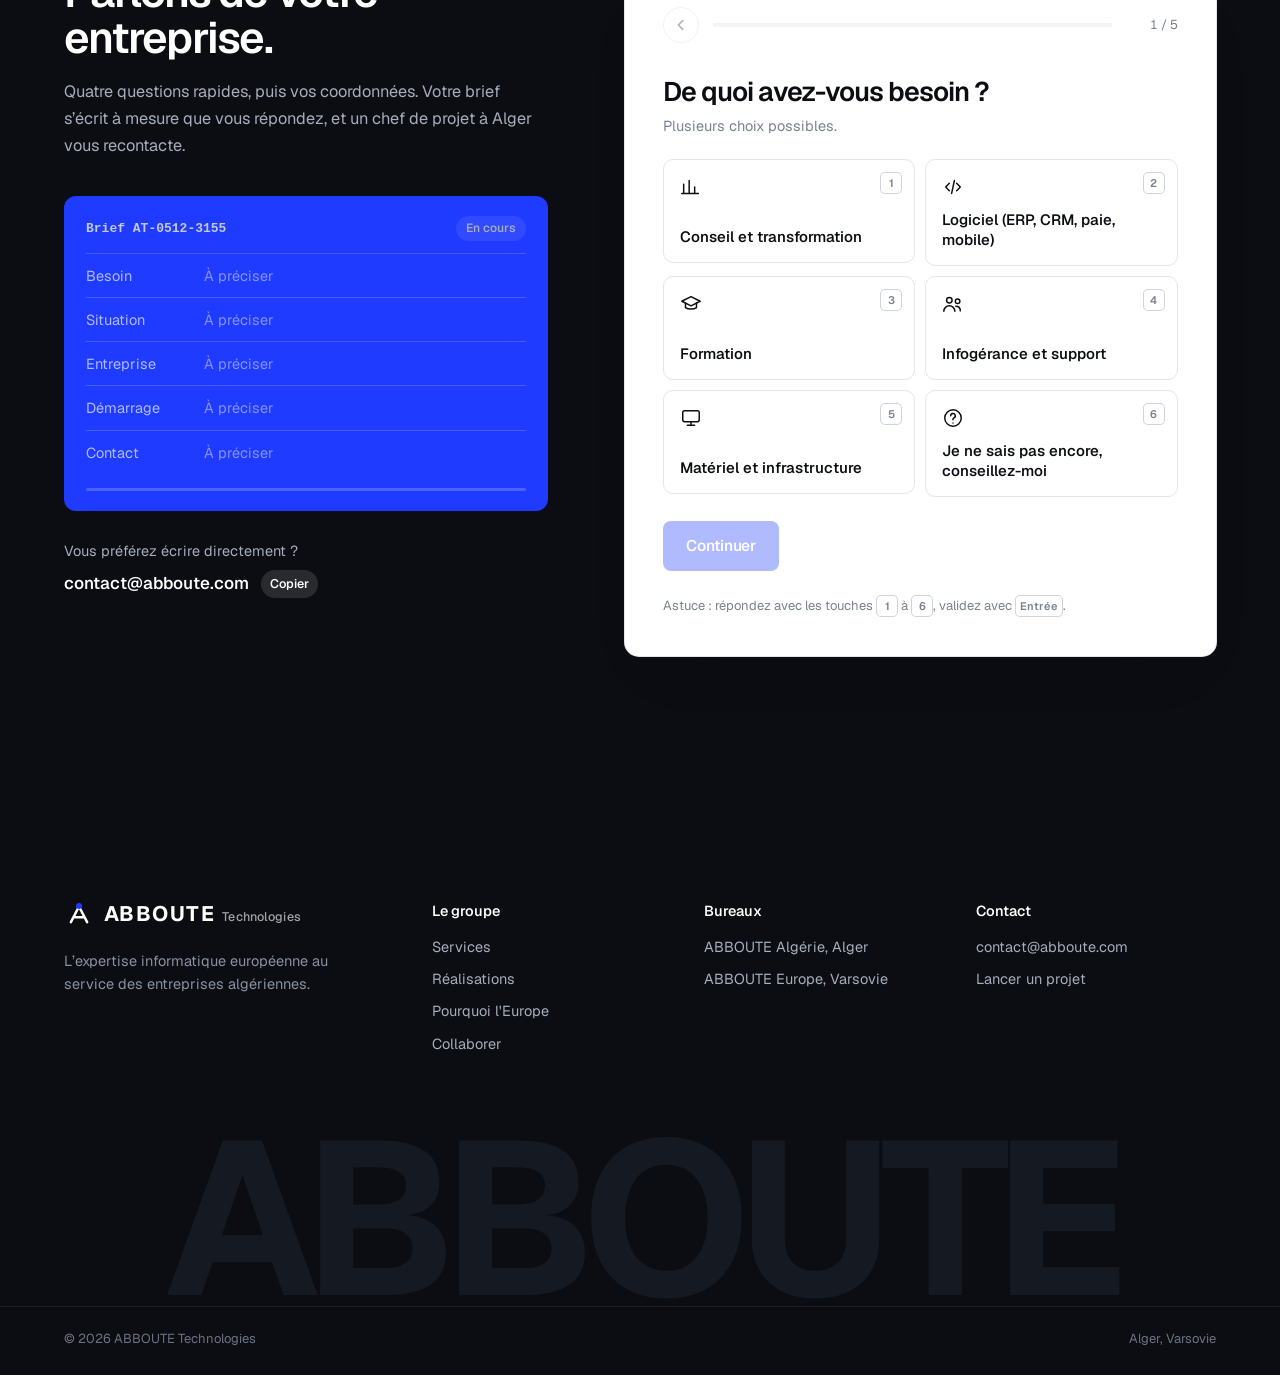
==== commit dc44fcda: "Icônes et manifeste ABBOUTE Technologies Co-Authored-By: Claude Opus 5.5 <noreply@anthropic.com> Cla" ====
--- a/index.html
+++ b/index.html
@@ -6,6 +6,8 @@
 <title>ABBOUTE Technologies | L'expertise informatique européenne au service des entreprises algériennes</title>
 <meta name="description" content="ABBOUTE Technologies accompagne les entreprises algériennes avec les méthodes des grands groupes européens : conseil, logiciels, formation, infogérance et équipement. Bureaux à Alger et à Varsovie.">
 <meta name="theme-color" content="#0b0d12">
+<link rel="manifest" href="site.webmanifest">
+<link rel="apple-touch-icon" href="assets/icons/apple-touch-icon.png">
 <link rel="icon" href="data:image/svg+xml,%3Csvg xmlns='http://www.w3.org/2000/svg' viewBox='0 0 48 48'%3E%3Crect width='48' height='48' rx='10' fill='%230b0d12'/%3E%3Cpath d='M11 37L24 12l13 25M16.5 29h15' fill='none' stroke='%23fff' stroke-width='4' stroke-linecap='round' stroke-linejoin='round'/%3E%3Ccircle cx='24' cy='11' r='4.8' fill='%231f3bff'/%3E%3C/svg%3E">
 <link rel="preload" href="assets/fonts/geist-latin-wght-normal.woff2" as="font" type="font/woff2" crossorigin>
 <link rel="stylesheet" href="assets/css/site.css">
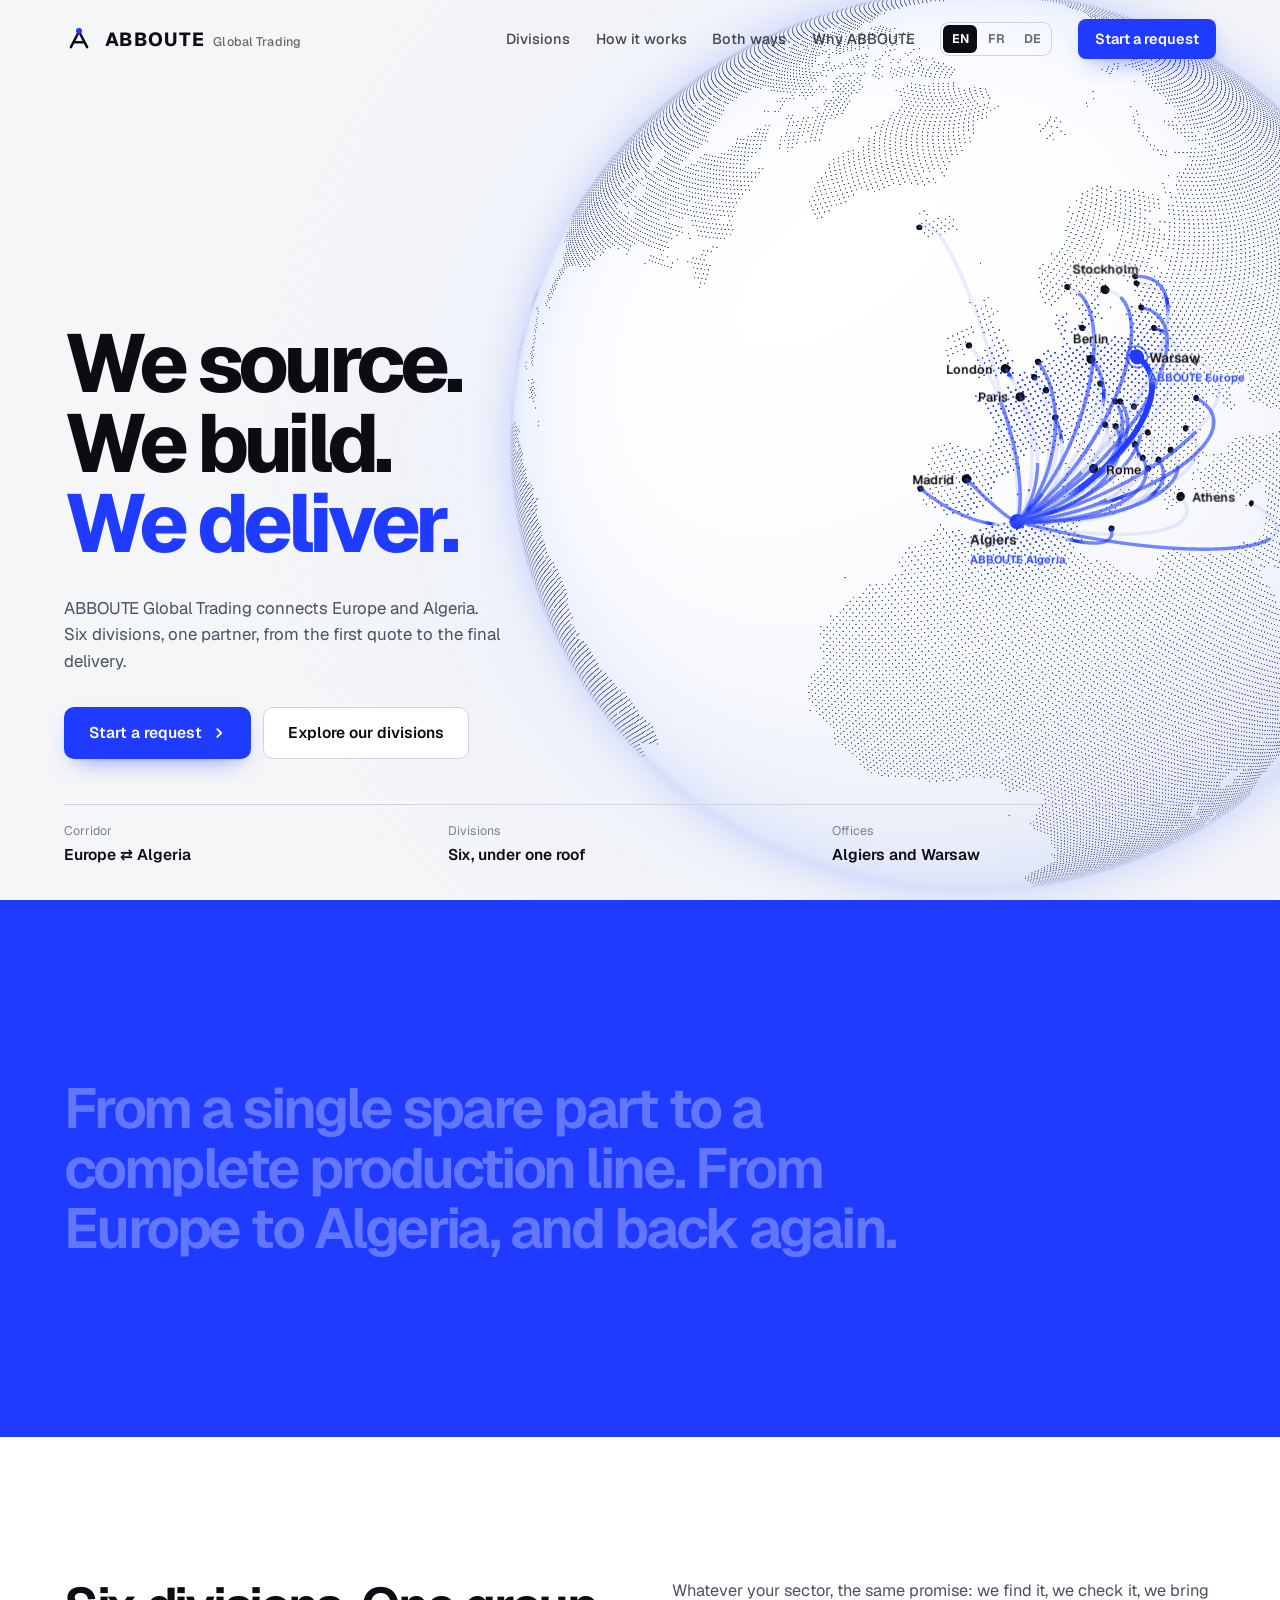
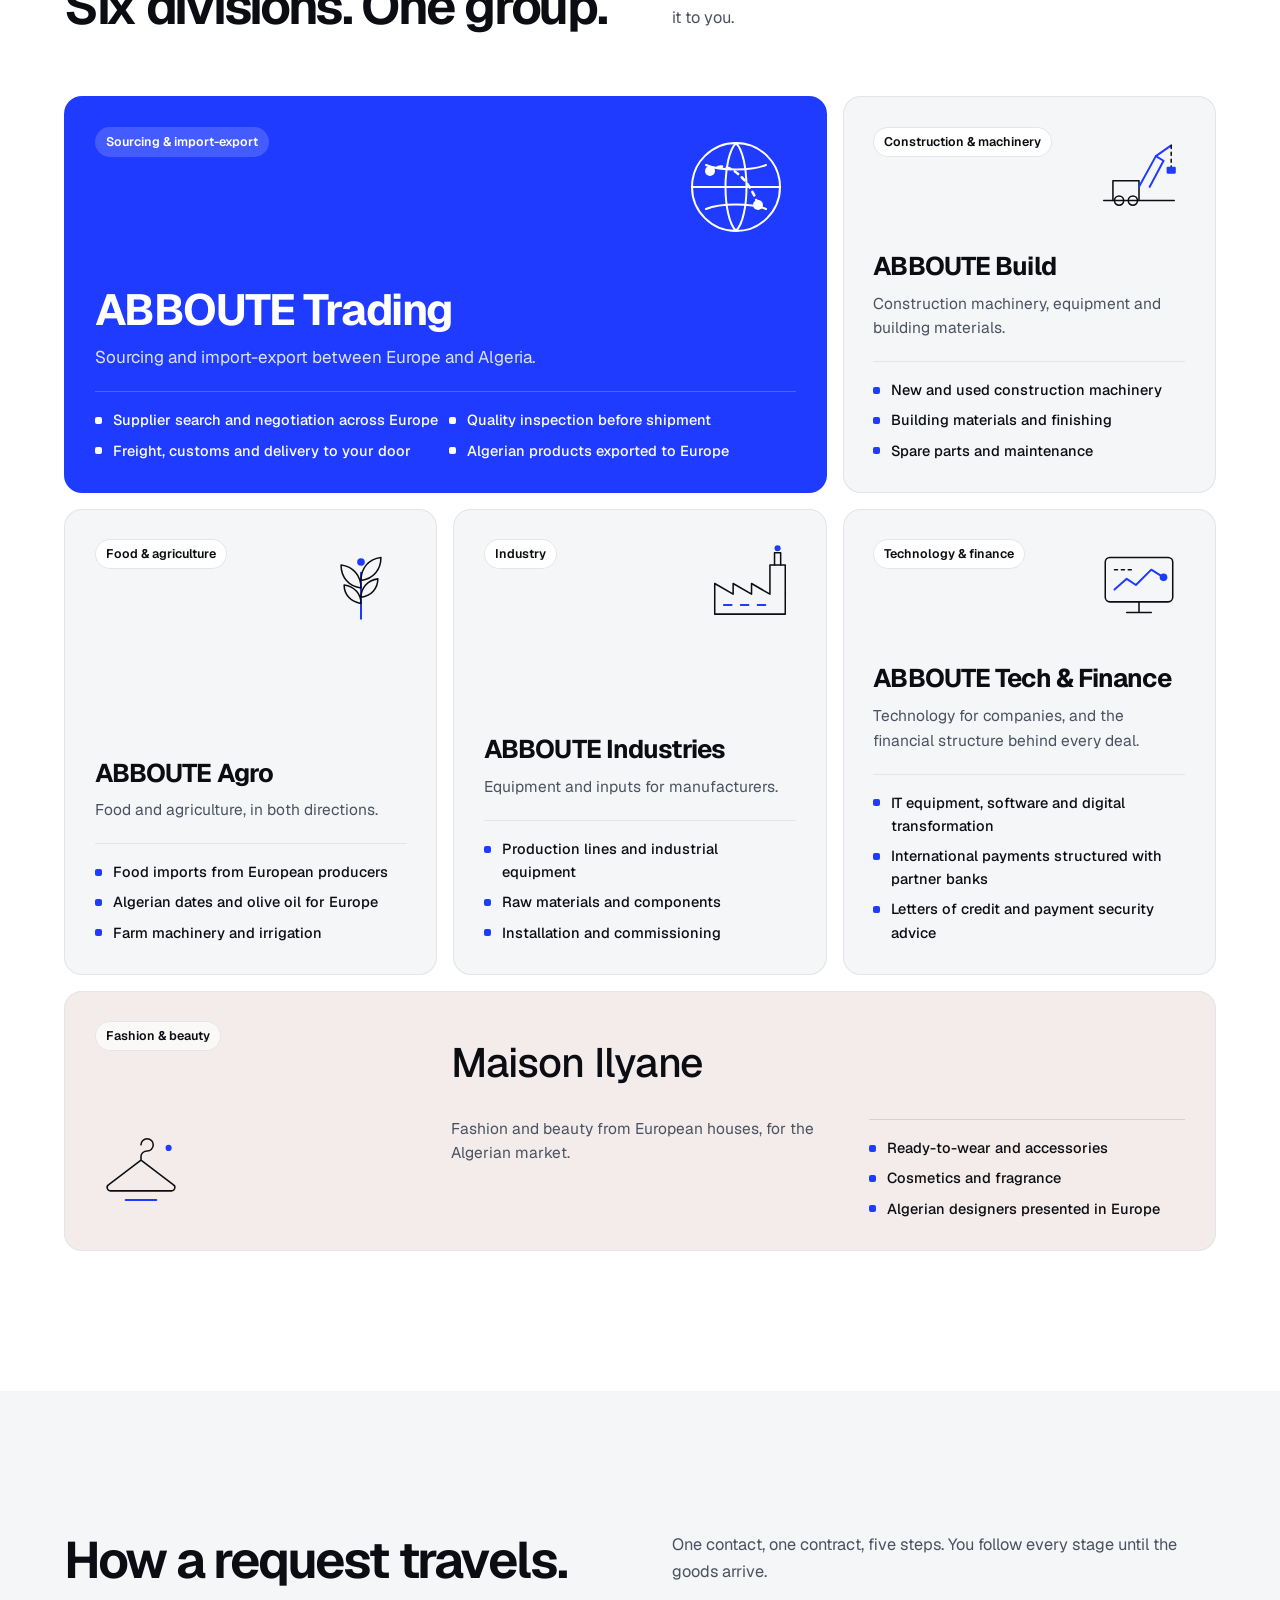
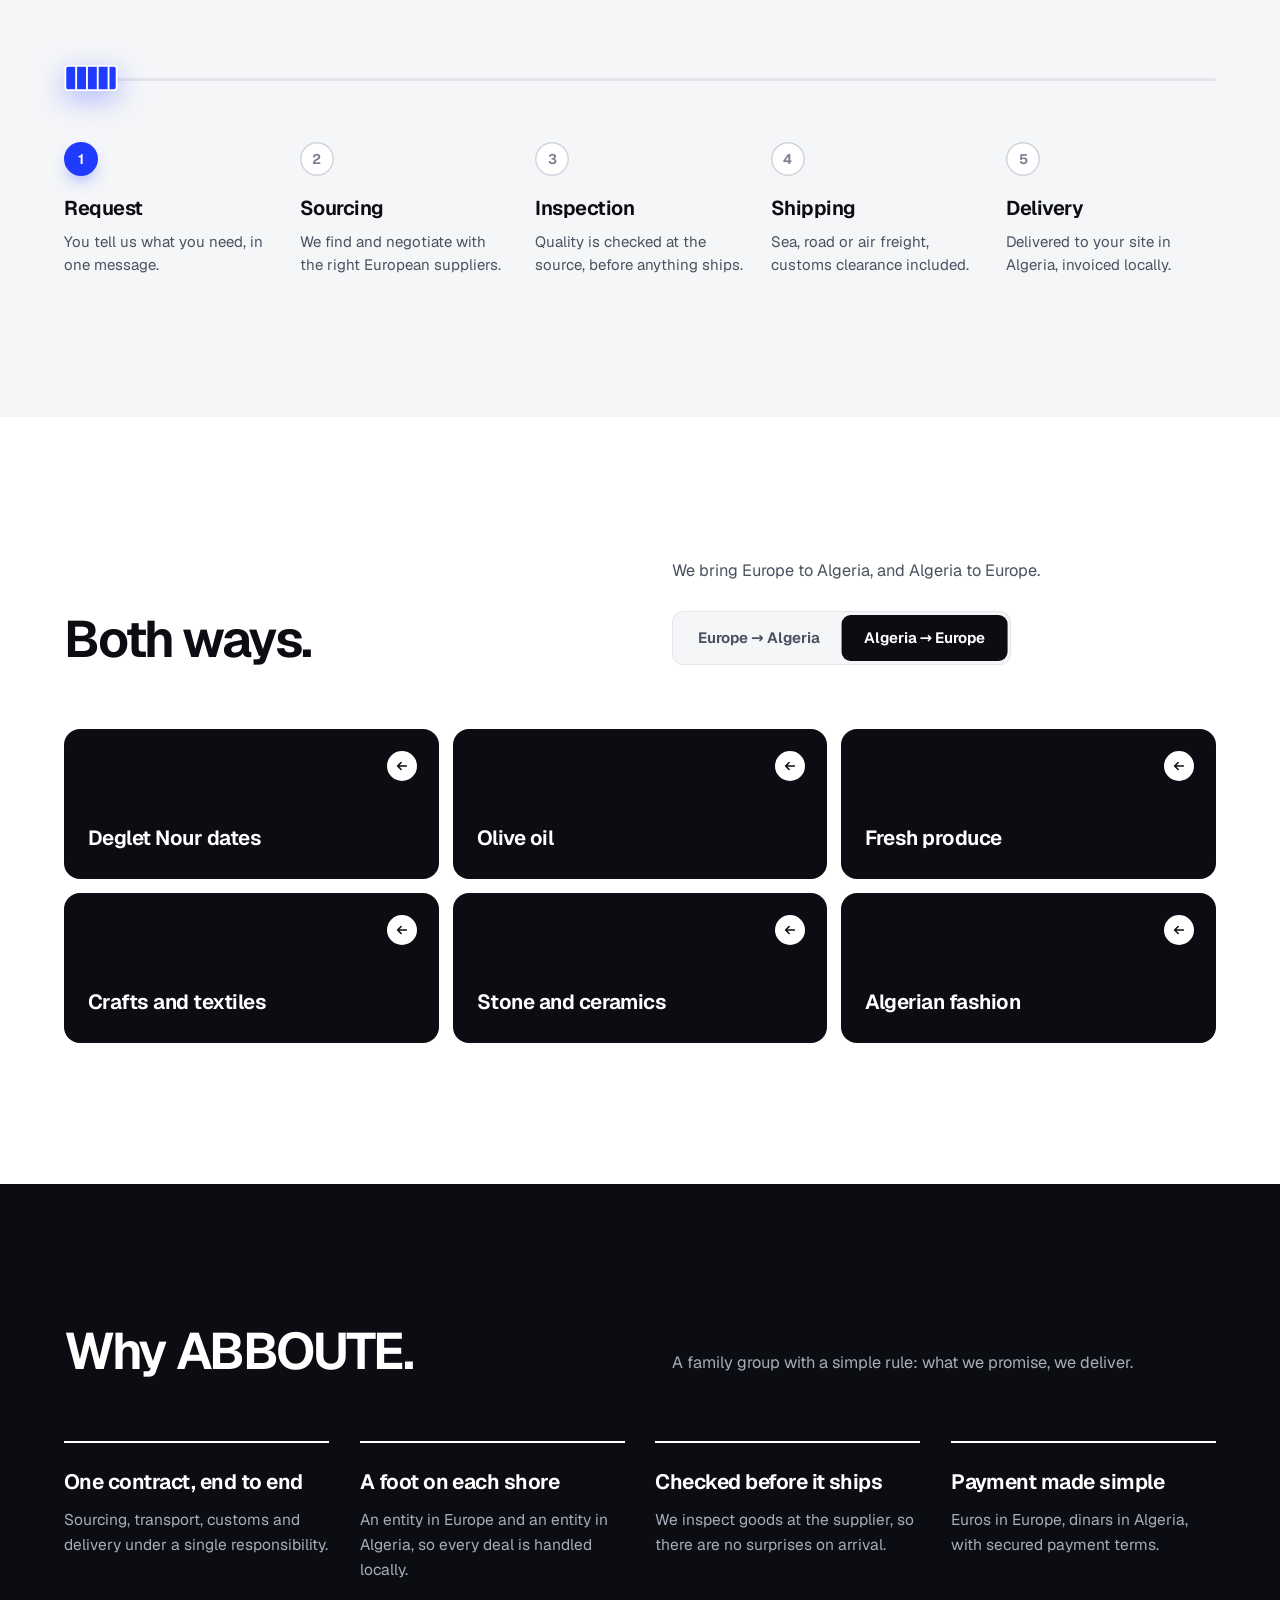
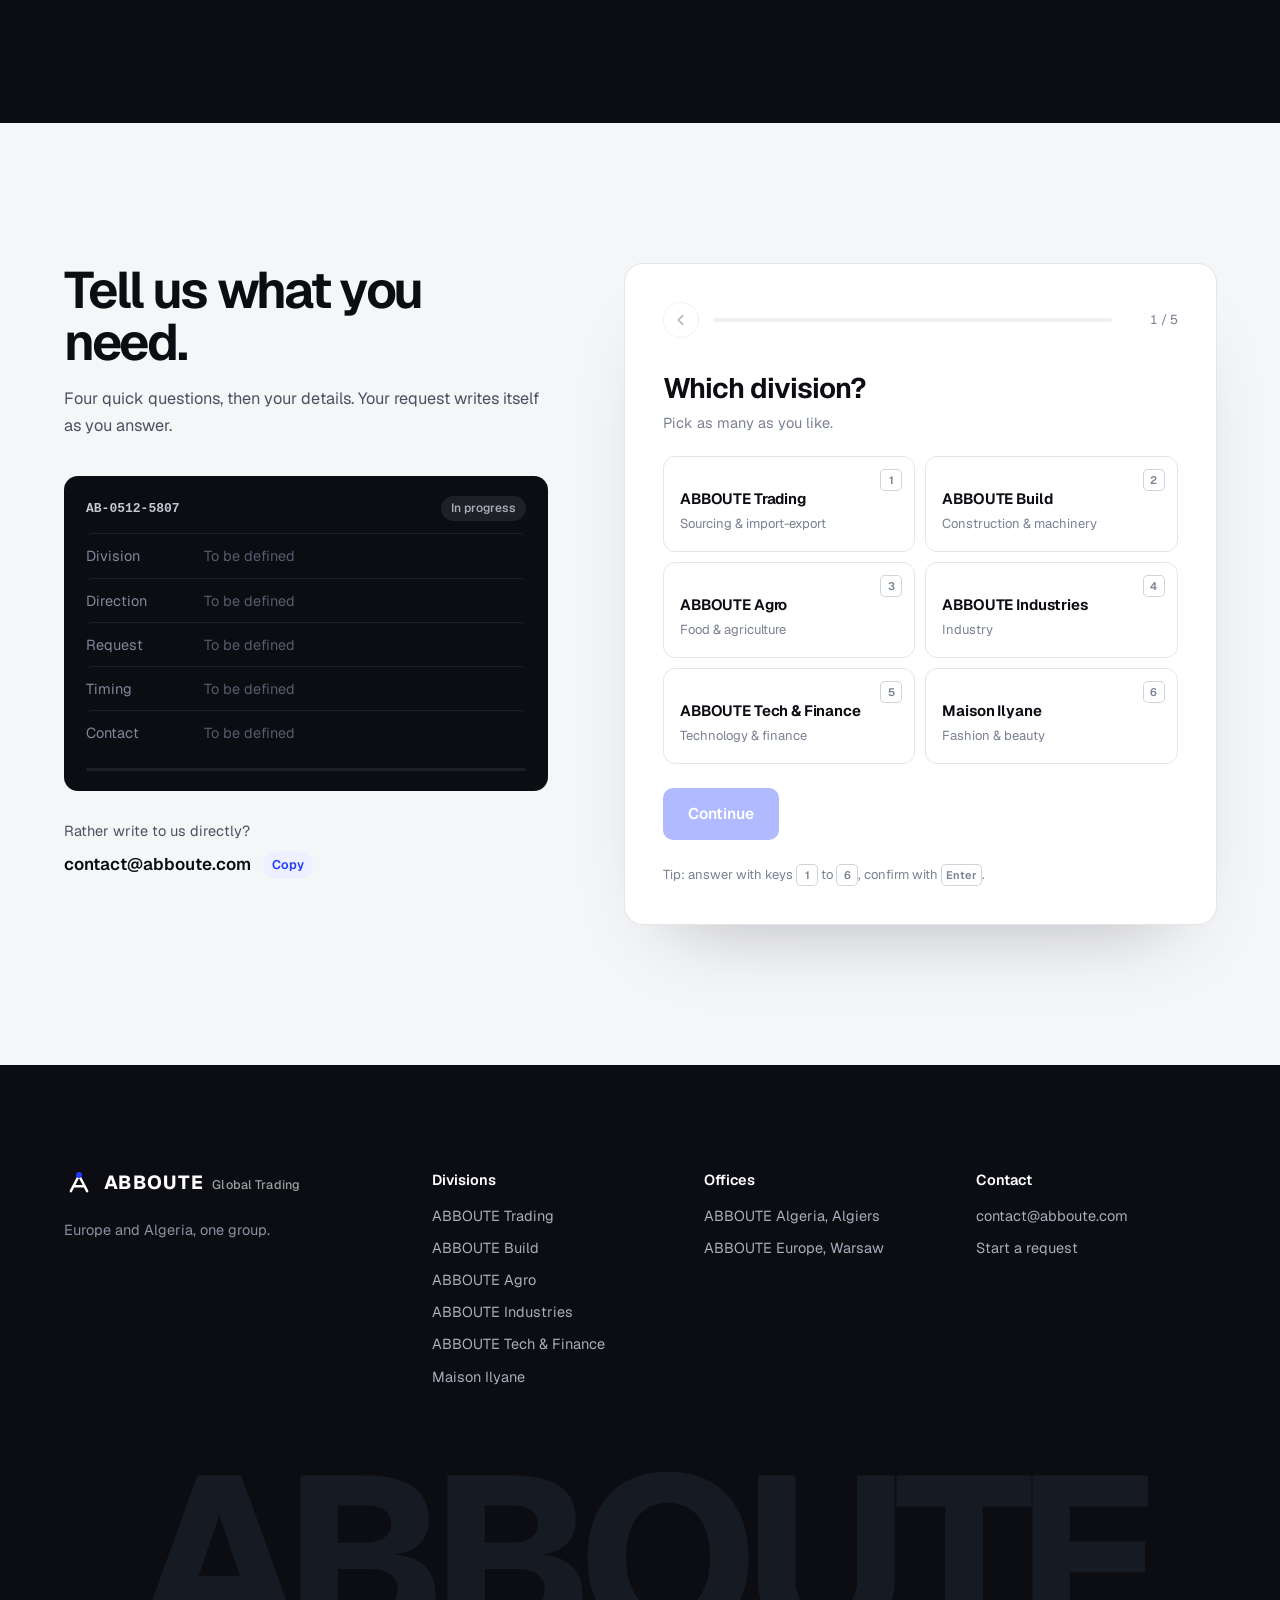
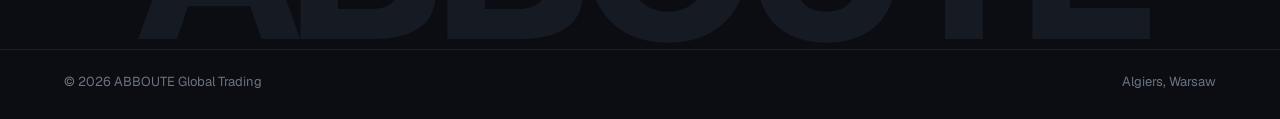
==== commit dbcb6cba: "ABBOUTE Global Trading : groupe en six divisions, thème clair, anglais, français et allemand, globe " ====
--- a/index.html
+++ b/index.html
@@ -1,18 +1,18 @@
 <!DOCTYPE html>
-<html lang="fr" dir="ltr">
+<html lang="en">
 <head>
 <meta charset="UTF-8">
 <meta name="viewport" content="width=device-width, initial-scale=1">
-<title>ABBOUTE Technologies | L'expertise informatique européenne au service des entreprises algériennes</title>
-<meta name="description" content="ABBOUTE Technologies accompagne les entreprises algériennes avec les méthodes des grands groupes européens : conseil, logiciels, formation, infogérance et équipement. Bureaux à Alger et à Varsovie.">
-<meta name="theme-color" content="#0b0d12">
+<title>ABBOUTE Global Trading | Europe and Algeria, one group</title>
+<meta name="description" content="ABBOUTE Global Trading connects Europe and Algeria: sourcing and import-export, construction and machinery, food and agriculture, industry, technology and finance, fashion and beauty.">
+<meta name="theme-color" content="#f5f6f8">
 <link rel="manifest" href="site.webmanifest">
 <link rel="apple-touch-icon" href="assets/icons/apple-touch-icon.png">
 <link rel="icon" href="data:image/svg+xml,%3Csvg xmlns='http://www.w3.org/2000/svg' viewBox='0 0 48 48'%3E%3Crect width='48' height='48' rx='10' fill='%230b0d12'/%3E%3Cpath d='M11 37L24 12l13 25M16.5 29h15' fill='none' stroke='%23fff' stroke-width='4' stroke-linecap='round' stroke-linejoin='round'/%3E%3Ccircle cx='24' cy='11' r='4.8' fill='%231f3bff'/%3E%3C/svg%3E">
 <link rel="preload" href="assets/fonts/geist-latin-wght-normal.woff2" as="font" type="font/woff2" crossorigin>
 <link rel="stylesheet" href="assets/css/site.css">
 <link rel="preload" href="assets/js/land.bin" as="fetch" type="application/octet-stream" crossorigin>
-<script>try{var l=localStorage.getItem('nx-lang');if(l==='ar'){document.documentElement.lang='ar';document.documentElement.dir='rtl'}else if(l==='en'){document.documentElement.lang='en'}}catch(e){}</script>
+<script>try{var l=localStorage.getItem('abb-lang');if(l==='fr'||l==='de')document.documentElement.lang=l}catch(e){}</script>
 <script defer src="assets/js/i18n.js"></script>
 <script defer src="assets/vendor/gsap.min.js"></script>
 <script defer src="assets/vendor/ScrollTrigger.min.js"></script>
@@ -31,319 +31,218 @@
 <div class="loader" id="loader" aria-hidden="true">
   <svg class="loader-mark" viewBox="0 0 48 48"><path class="lm-path" d="M11 37L24 12l13 25M16.5 29h15"/><circle class="lm-node" cx="24" cy="11" r="4.8"/></svg>
 </div>
-<a class="skip" href="#contenu" data-i18n="k183">Aller au contenu</a>
+<a class="skip" href="#contenu" data-i18n="k146">Skip to content</a>
 <div class="progress" aria-hidden="true"><i id="progress"></i></div>
 <header class="nav" id="nav">
-  <a href="#top" class="brand" aria-label="ABBOUTE Technologies, accueil" data-i18n-attr="aria-label:k6">
+  <a href="#top" class="brand" aria-label="ABBOUTE Global Trading, home" data-i18n-attr="aria-label:k6">
     <svg class="brand-mark"><use href="#mark"/></svg>
-    <span class="brand-word">ABBOUTE<small>Technologies</small></span>
+    <span class="brand-word">ABBOUTE<small>Global Trading</small></span>
   </a>
-  <nav class="nav-links" id="navLinks" aria-label="Navigation principale" data-i18n-attr="aria-label:k7">
-    <a href="#services" data-i18n="k1">Services</a>
-    <a href="#realisations" data-i18n="k2">Réalisations</a>
-    <a href="#europe" data-i18n="k3">Pourquoi l'Europe</a>
-    <a href="#engagement" data-i18n="k4">Collaborer</a>
-    <div class="langs" role="group" aria-label="Langue / Language / اللغة">
-      <button type="button" data-lang="fr" lang="fr" aria-pressed="true">FR</button>
-      <button type="button" data-lang="en" lang="en" aria-pressed="false">EN</button>
-      <button type="button" data-lang="ar" lang="ar" aria-pressed="false">ع</button>
-    </div>
-    <a href="#contact" class="btn btn-primary btn-sm nav-cta" data-i18n="k5">Lancer un projet</a>
+  <nav class="nav-links" id="navLinks" aria-label="Main navigation" data-i18n-attr="aria-label:k7">
+    <a href="#divisions" data-i18n="k1">Divisions</a>
+    <a href="#corridor" data-i18n="k2">How it works</a>
+    <a href="#two-ways" data-i18n="k3">Both ways</a>
+    <a href="#why" data-i18n="k4">Why ABBOUTE</a>
+    <div class="langs" role="group" aria-label="Language / Langue / Sprache">
+      <button type="button" data-lang="en" lang="en" aria-pressed="true">EN</button>
+      <button type="button" data-lang="fr" lang="fr" aria-pressed="false">FR</button>
+      <button type="button" data-lang="de" lang="de" aria-pressed="false">DE</button>
+    </div>
+    <a href="#contact" class="btn btn-primary btn-sm nav-cta" data-i18n="k5">Start a request</a>
   </nav>
-  <button class="burger" id="burger" aria-label="Ouvrir le menu" data-i18n-attr="aria-label:k8" aria-expanded="false"><span></span><span></span></button>
+  <button class="burger" id="burger" aria-label="Open menu" data-i18n-attr="aria-label:k8" aria-expanded="false"><span></span><span></span></button>
 </header>
 <main id="contenu">
 <section class="hero" id="top">
-  <canvas class="globe" id="globe" role="img" aria-label="Globe reliant les équipes ABBOUTE de Varsovie, Paris et Berlin à Alger, Oran et Constantine. Faites-le glisser pour le tourner." data-i18n-attr="aria-label:k10"></canvas>
+  <canvas class="globe" id="globe" role="img" aria-label="Globe linking every European capital to Algiers. Drag to rotate it." data-i18n-attr="aria-label:k9"></canvas>
   <div class="globe-labels" id="globeLabels" aria-hidden="true"></div>
   <div class="hero-inner">
     <h1 class="hero-title">
-      <span class="hl"><span data-i18n="k11">L'expertise européenne.</span></span>
-      <span class="hl"><span data-i18n="k12">Au service des</span></span>
-      <span class="hl"><span data-i18n="k13">entreprises algériennes.</span></span>
+      <span class="hl"><span data-i18n="k10">We source.</span></span>
+      <span class="hl"><span data-i18n="k11">We build.</span></span>
+      <span class="hl hl-blue"><span data-i18n="k12">We deliver.</span></span>
     </h1>
-    <p class="hero-lede" data-i18n="k14">ABBOUTE Technologies conseille, développe, forme et équipe les entreprises algériennes avec les méthodes et les standards des grands groupes européens. Une équipe à Alger, des ingénieurs à Varsovie, un seul objectif&nbsp;: que votre entreprise travaille mieux.</p>
+    <p class="hero-lede" data-i18n="k13">ABBOUTE Global Trading connects Europe and Algeria. Six divisions, one partner, from the first quote to the final delivery.</p>
     <div class="hero-actions">
-      <a href="#contact" class="btn btn-primary"><span data-i18n="k9">Lancer votre projet</span> <svg class="chev" viewBox="0 0 16 16" aria-hidden="true"><path d="M6 3.5L10.5 8 6 12.5"/></svg></a>
-      <a href="#services" class="btn btn-secondary" data-i18n="k15">Découvrir nos services</a>
+      <a href="#contact" class="btn btn-primary"><span data-i18n="k5">Start a request</span> <svg class="chev" viewBox="0 0 16 16" aria-hidden="true"><path d="M6 3.5L10.5 8 6 12.5"/></svg></a>
+      <a href="#divisions" class="btn btn-secondary" data-i18n="k14">Explore our divisions</a>
     </div>
   </div>
   <dl class="hero-facts">
-    <div><dt data-i18n="k16">Présence</dt><dd data-i18n="k17">Alger et Varsovie</dd></div>
-    <div><dt data-i18n="k18">Langues de travail</dt><dd data-i18n="k19">Français, arabe, anglais</dd></div>
-    <div><dt data-i18n="k20">Facturation</dt><dd data-i18n="k21">En dinars, par ABBOUTE Algérie</dd></div>
+    <div><dt data-i18n="k15">Corridor</dt><dd data-i18n="k16">Europe ⇄ Algeria</dd></div>
+    <div><dt data-i18n="k17">Divisions</dt><dd data-i18n="k18">Six, under one roof</dd></div>
+    <div><dt data-i18n="k19">Offices</dt><dd data-i18n="k20">Algiers and Warsaw</dd></div>
   </dl>
 </section>
-<section class="manifesto" aria-label="Notre conviction" data-i18n-attr="aria-label:k22">
-  <div class="wrap">
-    <p class="mf-text" id="manifesto" data-i18n="k23">Les grandes entreprises européennes ne sont pas plus intelligentes. Elles sont mieux outillées, mieux organisées, mieux formées. Nous apportons la même méthode chez vous, en français et en arabe, à deux pas de vos bureaux.</p>
-  </div>
-</section>
-<section class="ba sec" id="avant-apres">
-  <div class="wrap">
-    <div class="sec-head" data-reveal>
-      <h2 class="h2" data-i18n="k42">Ce qui change dans votre quotidien.</h2>
+<section class="statement" aria-label="What we do" data-i18n-attr="aria-label:k21">
+  <div class="wrap">
+    <p class="mf-text" id="manifesto" data-i18n="k22">From a single spare part to a complete production line. From Europe to Algeria, and back again.</p>
+  </div>
+</section>
+<section class="divisions sec" id="divisions">
+  <div class="wrap">
+    <div class="sec-head" data-reveal>
+      <h2 class="h2" data-i18n="k54">Six divisions. One group.</h2>
+      <p class="lede" data-i18n="k55">Whatever your sector, the same promise: we find it, we check it, we bring it to you.</p>
+    </div>
+    <div class="div-grid" data-reveal-list>
+      <article class="div-card div-trading">
+        <div class="div-top"><span class="div-sector" data-i18n="k27">Sourcing & import-export</span><svg viewBox="0 0 120 120" aria-hidden="true"><circle cx="60" cy="60" r="44" class="s2"/><path d="M16 60h88M60 16c-14 14-14 74 0 88M60 16c14 14 14 74 0 88" class="s2"/><path d="M30 38c14 6 46 6 60 0M30 82c14-6 46-6 60 0" class="s2"/><circle cx="34" cy="44" r="5" class="f"/><circle cx="82" cy="78" r="5" class="f"/><path d="M34 44C50 30 74 52 82 78" class="s1 dash"/></svg></div>
+        <h3 class="div-name">ABBOUTE Trading</h3>
+        <p class="div-tag" data-i18n="k28">Sourcing and import-export between Europe and Algeria.</p>
+        <ul class="div-list"><li data-i18n="k23">Supplier search and negotiation across Europe</li><li data-i18n="k24">Quality inspection before shipment</li><li data-i18n="k25">Freight, customs and delivery to your door</li><li data-i18n="k26">Algerian products exported to Europe</li></ul>
+      </article>
+      <article class="div-card div-build">
+        <div class="div-top"><span class="div-sector" data-i18n="k32">Construction & machinery</span><svg viewBox="0 0 120 120" aria-hidden="true"><path d="M14 96h92" class="s2"/><path d="M26 96V70h34v26" class="s2"/><path d="M60 78l22-40 10 6-18 34" class="s1"/><path d="M82 38l20-14" class="s1"/><path d="M102 24v28" class="s2 dash"/><rect x="96" y="52" width="12" height="9" rx="1.5" class="f"/><circle cx="34" cy="96" r="6" class="s2"/><circle cx="52" cy="96" r="6" class="s2"/></svg></div>
+        <h3 class="div-name">ABBOUTE Build</h3>
+        <p class="div-tag" data-i18n="k33">Construction machinery, equipment and building materials.</p>
+        <ul class="div-list"><li data-i18n="k29">New and used construction machinery</li><li data-i18n="k30">Building materials and finishing</li><li data-i18n="k31">Spare parts and maintenance</li></ul>
+      </article>
+      <article class="div-card div-agro">
+        <div class="div-top"><span class="div-sector" data-i18n="k37">Food & agriculture</span><svg viewBox="0 0 120 120" aria-hidden="true"><path d="M60 104V44" class="s1"/><path d="M60 64c-16-2-26-14-26-30 16 2 26 14 26 30zM60 54c16-2 26-14 26-30-16 2-26 14-26 30z" class="s2"/><path d="M60 84c-14-2-22-12-22-24 14 2 22 12 22 24zM60 76c14-2 22-12 22-24-14 2-22 12-22 24z" class="s2"/><circle cx="60" cy="30" r="5" class="f"/></svg></div>
+        <h3 class="div-name">ABBOUTE Agro</h3>
+        <p class="div-tag" data-i18n="k38">Food and agriculture, in both directions.</p>
+        <ul class="div-list"><li data-i18n="k34">Food imports from European producers</li><li data-i18n="k35">Algerian dates and olive oil for Europe</li><li data-i18n="k36">Farm machinery and irrigation</li></ul>
+      </article>
+      <article class="div-card div-industries">
+        <div class="div-top"><span class="div-sector" data-i18n="k42">Industry</span><svg viewBox="0 0 120 120" aria-hidden="true"><path d="M14 98V58l24 14V58l24 14V58l24 14V34h20v64z" class="s2"/><path d="M92 34V18h8v16" class="s2"/><circle cx="96" cy="12" r="4" class="f pulse"/><path d="M26 86h10M48 86h10M70 86h10" class="s1"/></svg></div>
+        <h3 class="div-name">ABBOUTE Industries</h3>
+        <p class="div-tag" data-i18n="k43">Equipment and inputs for manufacturers.</p>
+        <ul class="div-list"><li data-i18n="k39">Production lines and industrial equipment</li><li data-i18n="k40">Raw materials and components</li><li data-i18n="k41">Installation and commissioning</li></ul>
+      </article>
+      <article class="div-card div-tech">
+        <div class="div-top"><span class="div-sector" data-i18n="k47">Technology & finance</span><svg viewBox="0 0 120 120" aria-hidden="true"><rect x="16" y="24" width="88" height="58" rx="6" class="s2"/><path d="M44 96h32M60 82v14" class="s2"/><path d="M28 66l16-14 12 8 20-20 16 10" class="s1"/><circle cx="92" cy="50" r="5" class="f"/><path d="M28 40h22" class="s2 dash"/></svg></div>
+        <h3 class="div-name">ABBOUTE Tech &amp; Finance</h3>
+        <p class="div-tag" data-i18n="k48">Technology for companies, and the financial structure behind every deal.</p>
+        <ul class="div-list"><li data-i18n="k44">IT equipment, software and digital transformation</li><li data-i18n="k45">International payments structured with partner banks</li><li data-i18n="k46">Letters of credit and payment security advice</li></ul>
+      </article>
+      <article class="div-card div-fashion">
+        <div class="div-top"><span class="div-sector" data-i18n="k52">Fashion & beauty</span><svg viewBox="0 0 120 120" aria-hidden="true"><path d="M60 22a8 8 0 1 1 8 8c-4 0-8 3-8 7v5L18 74c-4 2-2 8 2 8h80c4 0 6-6 2-8L60 42" class="s2"/><path d="M40 94h40" class="s1"/><circle cx="96" cy="26" r="4" class="f"/></svg></div>
+        <h3 class="div-name">Maison Ilyane</h3>
+        <p class="div-tag" data-i18n="k53">Fashion and beauty from European houses, for the Algerian market.</p>
+        <ul class="div-list"><li data-i18n="k49">Ready-to-wear and accessories</li><li data-i18n="k50">Cosmetics and fragrance</li><li data-i18n="k51">Algerian designers presented in Europe</li></ul>
+      </article>
+    </div>
+  </div>
+</section>
+<section class="corridor sec" id="corridor">
+  <div class="wrap">
+    <div class="sec-head" data-reveal>
+      <h2 class="h2" data-i18n="k66">How a request travels.</h2>
+      <p class="lede" data-i18n="k67">One contact, one contract, five steps. You follow every stage until the goods arrive.</p>
+    </div>
+    <div class="route" id="route" aria-hidden="true"><div class="route-line"><i id="routeFill"></i></div><div class="route-box" id="routeBox"><svg viewBox="0 0 40 24"><rect x="1" y="3" width="38" height="18" rx="2"/><path d="M9 3v18M17 3v18M25 3v18M33 3v18"/></svg></div></div>
+    <ol class="csteps" id="csteps"><li class="cstep"><span class="cstep-n">1</span><h3 data-i18n="k56">Request</h3><p data-i18n="k57">You tell us what you need, in one message.</p></li><li class="cstep"><span class="cstep-n">2</span><h3 data-i18n="k58">Sourcing</h3><p data-i18n="k59">We find and negotiate with the right European suppliers.</p></li><li class="cstep"><span class="cstep-n">3</span><h3 data-i18n="k60">Inspection</h3><p data-i18n="k61">Quality is checked at the source, before anything ships.</p></li><li class="cstep"><span class="cstep-n">4</span><h3 data-i18n="k62">Shipping</h3><p data-i18n="k63">Sea, road or air freight, customs clearance included.</p></li><li class="cstep"><span class="cstep-n">5</span><h3 data-i18n="k64">Delivery</h3><p data-i18n="k65">Delivered to your site in Algeria, invoiced locally.</p></li></ol>
+  </div>
+</section>
+<section class="twoways sec" id="two-ways">
+  <div class="wrap">
+    <div class="sec-head" data-reveal>
+      <h2 class="h2" data-i18n="k68">Both ways.</h2>
       <div>
-        <p class="lede" data-i18n="k43">Basculez pour voir la différence. C’est ce que vivent les entreprises qui se modernisent.</p>
-        <div class="ba-switch" role="group" aria-label="Comparer" data-i18n-attr="aria-label:k44">
-          <button type="button" data-ba="before" aria-pressed="true" data-i18n="k45">Aujourd'hui</button>
-          <button type="button" data-ba="after" aria-pressed="false" data-i18n="k46">Avec ABBOUTE</button>
-          <i class="ba-thumb" aria-hidden="true"></i>
+        <p class="lede" data-i18n="k69">We bring Europe to Algeria, and Algeria to Europe.</p>
+        <div class="way-switch" role="group" aria-label="Choose a direction" data-i18n-attr="aria-label:k70">
+          <button type="button" data-way="e2a" aria-pressed="true" data-i18n="k71">Europe → Algeria</button>
+          <button type="button" data-way="a2e" aria-pressed="false" data-i18n="k72">Algeria → Europe</button>
+          <i class="way-thumb" aria-hidden="true"></i>
         </div>
       </div>
     </div>
-    <div class="ba-grid" id="baGrid" data-reveal-list>
-      <article class="ba-card"><div class="ba-inner">
-        <div class="ba-face ba-before"><span class="ba-tag" data-i18n="k24">Ventes</span><p data-i18n="k25">Les clients sont suivis dans des cahiers et des fichiers Excel.</p></div>
-        <div class="ba-face ba-after" aria-hidden="true"><span class="ba-tag" data-i18n="k24">Ventes</span><p data-i18n="k26">Chaque client, chaque devis, chaque relance dans un seul CRM, sur ordinateur et sur téléphone.</p></div>
-      </div></article>
-      <article class="ba-card"><div class="ba-inner">
-        <div class="ba-face ba-before"><span class="ba-tag" data-i18n="k27">Facturation</span><p data-i18n="k28">Les factures sont saisies, puis ressaisies en comptabilité.</p></div>
-        <div class="ba-face ba-after" aria-hidden="true"><span class="ba-tag" data-i18n="k27">Facturation</span><p data-i18n="k29">Les factures partent en un clic et la comptabilité SCF suit toute seule.</p></div>
-      </div></article>
-      <article class="ba-card"><div class="ba-inner">
-        <div class="ba-face ba-before"><span class="ba-tag" data-i18n="k30">Paie</span><p data-i18n="k31">La paie mobilise une personne pendant plusieurs jours chaque mois.</p></div>
-        <div class="ba-face ba-after" aria-hidden="true"><span class="ba-tag" data-i18n="k30">Paie</span><p data-i18n="k32">Bulletins, cotisations CNAS et IRG calculés en quelques minutes.</p></div>
-      </div></article>
-      <article class="ba-card"><div class="ba-inner">
-        <div class="ba-face ba-before"><span class="ba-tag" data-i18n="k33">Paiements</span><p data-i18n="k34">Vos clients paient par chèque ou en espèces.</p></div>
-        <div class="ba-face ba-after" aria-hidden="true"><span class="ba-tag" data-i18n="k33">Paiements</span><p data-i18n="k35">Paiement en ligne par carte CIB et Edahabia, rapproché automatiquement.</p></div>
-      </div></article>
-      <article class="ba-card"><div class="ba-inner">
-        <div class="ba-face ba-before"><span class="ba-tag" data-i18n="k36">Informatique</span><p data-i18n="k37">Une panne d’ordinateur bloque une équipe pendant des jours.</p></div>
-        <div class="ba-face ba-after" aria-hidden="true"><span class="ba-tag" data-i18n="k36">Informatique</span><p data-i18n="k38">Un support qui répond, un parc surveillé, des sauvegardes chaque nuit.</p></div>
-      </div></article>
-      <article class="ba-card"><div class="ba-inner">
-        <div class="ba-face ba-before"><span class="ba-tag" data-i18n="k39">Équipes</span><p data-i18n="k40">Les nouveaux outils restent inutilisés, faute de formation.</p></div>
-        <div class="ba-face ba-after" aria-hidden="true"><span class="ba-tag" data-i18n="k39">Équipes</span><p data-i18n="k41">Chaque équipe est formée, en français ou en arabe, et adopte ses outils.</p></div>
-      </div></article>
-    </div>
-  </div>
-</section>
-<section class="services sec" id="services">
-  <div class="wrap services-grid">
-    <div class="sec-side" data-reveal>
-      <h2 class="h2" data-i18n="k77">Cinq métiers. Une seule équipe.</h2>
-      <p class="lede" data-i18n="k78">Conseil, logiciels, formation, infogérance et matériel, sous un même toit et une seule responsabilité. Ouvrez un métier pour voir ce que nous livrons.</p>
-    </div>
-    <ul class="svc-list" data-reveal-list>
-      <li class="svc">
-        <button class="svc-head" type="button" aria-expanded="false" aria-controls="svc-conseil">
-          <span class="svc-title" data-i18n="k51">Conseil et transformation numérique</span>
-          <span class="svc-plus" aria-hidden="true"></span>
-        </button>
-        <p class="svc-lede" data-i18n="k52">Nous mesurons où en est votre entreprise et fixons les priorités, avec la méthode des cabinets européens, avant d’engager le moindre budget.</p>
-        <div class="svc-body" id="svc-conseil" hidden><ul><li data-i18n="k47">Diagnostic de maturité numérique</li><li data-i18n="k48">Feuille de route chiffrée en dinars</li><li data-i18n="k49">Choix de logiciels et cahiers des charges</li><li data-i18n="k50">Pilotage des projets de transformation</li></ul></div>
-      </li>
-      <li class="svc">
-        <button class="svc-head" type="button" aria-expanded="false" aria-controls="svc-code">
-          <span class="svc-title" data-i18n="k57">Ingénierie logicielle</span>
-          <span class="svc-plus" aria-hidden="true"></span>
-        </button>
-        <p class="svc-lede" data-i18n="k58">ERP, CRM, applications web et mobiles, bilingues arabe-français, conçus pour les règles algériennes.</p>
-        <div class="svc-body" id="svc-code" hidden><ul><li data-i18n="k53">ERP et gestion commerciale</li><li data-i18n="k54">Facturation et comptabilité conformes au SCF</li><li data-i18n="k55">Paie conforme CNAS et IRG</li><li data-i18n="k56">E-commerce avec paiement CIB et Edahabia</li></ul></div>
-      </li>
-      <li class="svc">
-        <button class="svc-head" type="button" aria-expanded="false" aria-controls="svc-formation">
-          <span class="svc-title" data-i18n="k63">Formation et accompagnement</span>
-          <span class="svc-plus" aria-hidden="true"></span>
-        </button>
-        <p class="svc-lede" data-i18n="k64">Un outil ne sert que s’il est adopté. Nous formons vos équipes sur site ou à distance, en français ou en arabe.</p>
-        <div class="svc-body" id="svc-formation" hidden><ul><li data-i18n="k59">Parcours de formation par métier</li><li data-i18n="k60">Microsoft 365, Excel et Power BI</li><li data-i18n="k61">Formation aux logiciels livrés</li><li data-i18n="k62">Supports en français et en arabe</li></ul></div>
-      </li>
-      <li class="svc">
-        <button class="svc-head" type="button" aria-expanded="false" aria-controls="svc-outsourcing">
-          <span class="svc-title" data-i18n="k69">Infogérance et support</span>
-          <span class="svc-plus" aria-hidden="true"></span>
-        </button>
-        <p class="svc-lede" data-i18n="k70">Nous prenons en charge votre informatique au quotidien, avec des engagements de service écrits.</p>
-        <div class="svc-body" id="svc-outsourcing" hidden><ul><li data-i18n="k65">Support utilisateurs et assistance</li><li data-i18n="k66">Infogérance des serveurs</li><li data-i18n="k67">Supervision et sauvegardes</li><li data-i18n="k68">Équipes de développement dédiées</li></ul></div>
-      </li>
-      <li class="svc">
-        <button class="svc-head" type="button" aria-expanded="false" aria-controls="svc-materiel">
-          <span class="svc-title" data-i18n="k75">Équipement et infrastructure</span>
-          <span class="svc-plus" aria-hidden="true"></span>
-        </button>
-        <p class="svc-lede" data-i18n="k76">Postes, réseaux, serveurs, hébergement : conseil, fourniture, installation et maintenance de tout votre parc.</p>
-        <div class="svc-body" id="svc-materiel" hidden><ul><li data-i18n="k71">Postes de travail et périphériques</li><li data-i18n="k72">Réseaux, Wi-Fi et sécurité</li><li data-i18n="k73">Serveurs et hébergement des données</li><li data-i18n="k74">Gestion et renouvellement du parc</li></ul></div>
-      </li>
-    </ul>
-  </div>
-</section>
-<section class="products sec sec-blue" id="realisations">
-  <div class="wrap">
-    <div class="sec-head" data-reveal>
-      <h2 class="h2" data-i18n="k89">Des logiciels pensés pour l’Algérie.</h2>
-      <p class="lede" data-i18n="k90">Quelques exemples d’écrans que nous concevons&nbsp;: bilingues, conformes aux règles algériennes, et agréables à utiliser au quotidien.</p>
-    </div>
-    <div class="gallery" id="gallery">
-      <div class="g-tabs" role="tablist" aria-label="Exemples de logiciels" data-i18n-attr="aria-label:k91"><button type="button" role="tab" id="tab-erp" aria-controls="pane-erp" aria-selected="true" tabindex="0"><b data-i18n="k79">ERP et gestion commerciale</b><span data-i18n="k80">Ventes, stock, achats et créances sur un seul écran, par wilaya, en dinars.</span><i class="tab-bar"><i></i></i></button><button type="button" role="tab" id="tab-inv" aria-controls="pane-inv" aria-selected="false" tabindex="-1"><b data-i18n="k81">Facturation conforme</b><span data-i18n="k82">Factures bilingues avec NIF, NIS, RC et article d’imposition, écritures SCF automatiques.</span><i class="tab-bar"><i></i></i></button><button type="button" role="tab" id="tab-pay" aria-controls="pane-pay" aria-selected="false" tabindex="-1"><b data-i18n="k83">Paie et ressources humaines</b><span data-i18n="k84">Bulletins conformes, cotisations CNAS et IRG calculées, déclarations prêtes.</span><i class="tab-bar"><i></i></i></button><button type="button" role="tab" id="tab-mob" aria-controls="pane-mob" aria-selected="false" tabindex="-1"><b data-i18n="k85">Application mobile terrain</b><span data-i18n="k86">Vos commerciaux et livreurs suivent leur tournée et encaissent depuis leur téléphone.</span><i class="tab-bar"><i></i></i></button><button type="button" role="tab" id="tab-shop" aria-controls="pane-shop" aria-selected="false" tabindex="-1"><b data-i18n="k87">E-commerce</b><span data-i18n="k88">Une boutique en ligne qui accepte CIB, Edahabia et le paiement à la livraison.</span><i class="tab-bar"><i></i></i></button></div>
-      <div class="g-stage"><div class="pane on" role="tabpanel" id="pane-erp" aria-labelledby="tab-erp"><div class="dev desk"><div class="dev-bar"><i></i><i></i><i></i><span>app.abboute.com</span></div><div class="dev-screen">
-  <div class="m-app">
-    <aside class="m-side"><b class="m-logo">Atlas Distribution</b>
-      <span class="on">Tableau de bord <em>لوحة القيادة</em></span><span>Ventes <em>المبيعات</em></span><span>Stock <em>المخزون</em></span><span>Achats <em>المشتريات</em></span><span>Clients <em>الزبائن</em></span></aside>
-    <div class="m-main">
-      <div class="m-head"><b>Tableau de bord</b><span>Novembre 2026</span></div>
-      <div class="m-kpis">
-        <div><span>Chiffre d’affaires</span><b>12 480 000 DA</b><i class="up">+14 %</i></div>
-        <div><span>Commandes</span><b>386</b><i class="up">+9 %</i></div>
-        <div><span>Créances</span><b>2 140 000 DA</b><i class="dn">-6 %</i></div>
-        <div><span>Ruptures</span><b>3</b><i class="warn">à traiter</i></div>
-      </div>
-      <div class="m-row">
-        <div class="m-card m-chart"><span>Ventes par wilaya</span>
-          <div class="bars"><i style="--h:.92"></i><i style="--h:.64"></i><i style="--h:.71"></i><i style="--h:.45"></i><i style="--h:.38"></i><i style="--h:.29"></i></div>
-          <div class="bl"><em>Alger</em><em>Oran</em><em>Blida</em><em>Sétif</em><em>Béjaïa</em><em>Annaba</em></div></div>
-        <div class="m-card"><span>Stock à surveiller</span>
-          <ul class="m-list"><li>Huile 5 L <b class="warn">42</b></li><li>Semoule 25 kg <b class="warn">18</b></li><li>Café 250 g <b>310</b></li><li>Sucre 1 kg <b>1 240</b></li></ul></div>
-      </div>
-    </div>
-  </div></div></div></div><div class="pane" role="tabpanel" id="pane-inv" aria-labelledby="tab-inv"><div class="dev desk"><div class="dev-bar"><i></i><i></i><i></i><span>app.abboute.com</span></div><div class="dev-screen">
-  <div class="m-inv">
-    <div class="inv-top"><div><b>Atlas Distribution SARL</b><span>Zone industrielle, Rouiba, Alger</span><span>NIF 001216099876543 · NIS 001216010203040</span><span>RC 16/00-0123456B21 · AI 16012345678</span></div>
-      <div class="inv-t"><b>Facture <em>فاتورة</em></b><span>N° FA-2026-0412</span><span>18/11/2026</span></div></div>
-    <div class="inv-client"><span>Client <em>الزبون</em></span><b>Sarl Tassili Équipements, Oran</b></div>
-    <table><thead><tr><th>Désignation</th><th>Qté</th><th>P.U. HT</th><th>Montant HT</th></tr></thead>
-      <tbody><tr><td>Licence ERP, 10 utilisateurs</td><td>1</td><td>850 000,00</td><td>850 000,00</td></tr>
-      <tr><td>Formation des équipes (jours)</td><td>4</td><td>45 000,00</td><td>180 000,00</td></tr></tbody></table>
-    <div class="inv-tot"><div><span>Total HT</span><b>1 030 000,00 DA</b></div><div><span>TVA 19 %</span><b>195 700,00 DA</b></div><div class="g"><span>Total TTC</span><b>1 225 700,00 DA</b></div></div>
-    <div class="inv-foot"><span class="ok">Écriture SCF générée</span><span>Paiement : virement ou CIB</span></div>
-  </div></div></div></div><div class="pane" role="tabpanel" id="pane-pay" aria-labelledby="tab-pay"><div class="dev desk"><div class="dev-bar"><i></i><i></i><i></i><span>app.abboute.com</span></div><div class="dev-screen">
-  <div class="m-pay">
-    <div class="pay-head"><div><b>Bulletin de paie <em>كشف الراتب</em></b><span>Novembre 2026</span></div><span class="ok">Validé</span></div>
-    <div class="pay-emp"><div><span>Salarié</span><b>Yacine B.</b></div><div><span>Poste</span><b>Responsable commercial</b></div><div><span>N° sécurité sociale</span><b>16 81 0412 3456 78</b></div></div>
-    <table><tbody>
-      <tr><td>Salaire de base</td><td>95 000,00</td></tr>
-      <tr><td>IEP (expérience)</td><td>7 600,00</td></tr>
-      <tr><td>Prime de rendement</td><td>12 000,00</td></tr>
-      <tr class="sub"><td>Retenue CNAS 9 %</td><td>-10 314,00</td></tr>
-      <tr class="sub"><td>IRG</td><td>-14 870,00</td></tr>
-    </tbody></table>
-    <div class="pay-net"><span>Net à payer <em>الصافي للدفع</em></span><b>89 416,00 DA</b></div>
-  </div></div></div></div><div class="pane" role="tabpanel" id="pane-mob" aria-labelledby="tab-mob"><div class="dev phone"><div class="phone-notch"></div><div class="dev-screen">
-  <div class="m-mob">
-    <div class="mob-top"><span>Tournée du jour</span><b>Karim, commercial</b></div>
-    <div class="mob-map"><i style="--x:30%;--y:40%"></i><i style="--x:58%;--y:28%"></i><i class="on" style="--x:68%;--y:62%"></i><i style="--x:42%;--y:72%"></i><svg viewBox="0 0 100 100" preserveAspectRatio="none"><path d="M30 40 L58 28 L68 62 L42 72"/></svg></div>
-    <ul class="mob-list">
-      <li class="done"><b>Supérette El Baraka</b><span>Bab Ezzouar, livré</span></li>
-      <li class="cur"><b>Grossiste Ouled Moussa</b><span>Boumerdès, 14 h 30</span></li>
-      <li><b>Pharmacie Ennour</b><span>Rouiba, 16 h 00</span></li>
-    </ul>
-    <button type="button" tabindex="-1">Encaisser 48 500 DA</button>
-  </div></div></div></div><div class="pane" role="tabpanel" id="pane-shop" aria-labelledby="tab-shop"><div class="dev desk"><div class="dev-bar"><i></i><i></i><i></i><span>app.abboute.com</span></div><div class="dev-screen">
-  <div class="m-shop">
-    <div class="shop-nav"><b>Maison Nour</b><span>Dattes</span><span>Coffrets</span><span>Livraison 58 wilayas</span><em>Panier (2)</em></div>
-    <div class="shop-body">
-      <div class="shop-img"><i></i></div>
-      <div class="shop-info"><span>Deglet Nour, Biskra</span><b>Coffret prestige 1 kg</b><strong>3 900 DA</strong>
-        <div class="shop-pay"><span>Payer par</span><em>CIB</em><em>Edahabia</em><em>À la livraison</em></div>
-        <button type="button" tabindex="-1">Commander</button></div>
-    </div>
-  </div></div></div></div></div>
-    </div>
-    <p class="g-note" data-i18n="k92">Exemples d’interfaces avec des données fictives.</p>
-  </div>
-</section>
-<section class="europe sec" id="europe">
-  <div class="wrap">
-    <div class="sec-head" data-reveal>
-      <h2 class="h2" data-i18n="k101">Pourquoi l’expertise européenne&nbsp;?</h2>
-      <p class="lede" data-i18n="k102">Le niveau d’exigence des grands groupes, sans quitter l’Algérie.</p>
-    </div>
-    <div class="why-grid2" data-reveal-list><article class="why-item"><h3 data-i18n="k93">Des méthodes éprouvées</h3><p data-i18n="k94">Gestion de projet, documentation, tests&nbsp;: chaque étape suit les standards des grands groupes européens.</p></article><article class="why-item"><h3 data-i18n="k95">Vos données protégées</h3><p data-i18n="k96">Hébergement et traitements conformes à la loi 18-07 modifiée sur les données personnelles, avec les bonnes pratiques européennes.</p></article><article class="why-item"><h3 data-i18n="k97">Une équipe à côté de vous</h3><p data-i18n="k98">Un chef de projet à Alger, qui parle votre langue et connaît vos contraintes, appuyé par nos ingénieurs de Varsovie.</p></article><article class="why-item"><h3 data-i18n="k99">Un contrat en dinars</h3><p data-i18n="k100">Vous signez et payez en dinars avec ABBOUTE Algérie. Aucune démarche de change, aucune surprise.</p></article></div>
-  </div>
-</section>
-<section class="engagement sec sec-ink" id="engagement">
-  <div class="wrap">
-    <div class="sec-head" data-reveal>
-      <h2 class="h2" data-i18n="k126">Travaillons ensemble, à votre façon.</h2>
-      <p class="lede" data-i18n="k127">Les modèles des grandes ESN européennes, avec un contrat et une facturation en dinars par ABBOUTE Algérie.</p>
-    </div>
-    <div class="eng-grid" data-reveal-list><article class="eng"><h3 data-i18n="k104">Projet au forfait</h3><p data-i18n="k105">Un périmètre, un prix et une date de livraison fixés à l’avance. Nous portons le risque du résultat.</p><p class="eng-fit"><span data-i18n="k103">Adapté à</span> <em data-i18n="k106">Nouveau logiciel, déploiement d’ERP</em></p></article><article class="eng"><h3 data-i18n="k107">Équipe dédiée</h3><p data-i18n="k108">Des développeurs, testeurs et chefs de projet qui travaillent pour vous, avec vos outils et vos priorités.</p><p class="eng-fit"><span data-i18n="k103">Adapté à</span> <em data-i18n="k109">Produits en évolution continue</em></p></article><article class="eng"><h3 data-i18n="k110">Assistance technique</h3><p data-i18n="k111">Un ou plusieurs experts rejoignent vos équipes aussi longtemps que nécessaire, sur site ou à distance.</p><p class="eng-fit"><span data-i18n="k103">Adapté à</span> <em data-i18n="k112">Renfort ponctuel, compétence rare</em></p></article><article class="eng"><h3 data-i18n="k113">Infogérance</h3><p data-i18n="k114">Nous exploitons et maintenons tout ou partie de votre informatique, avec des délais d’intervention contractuels.</p><p class="eng-fit"><span data-i18n="k103">Adapté à</span> <em data-i18n="k115">Support, serveurs, parc informatique</em></p></article></div>
-    <div class="sub-head" data-reveal><h3 class="h3" data-i18n="k128">Comment se déroule un projet</h3></div>
-    <ol class="steps" id="steps" data-reveal-list><li class="step"><span class="step-n">1</span><h3 data-i18n="k116">Diagnostic</h3><p data-i18n="k117">Nous observons vos processus, vos outils et vos équipes pour comprendre d’où vous partez.</p></li><li class="step"><span class="step-n">2</span><h3 data-i18n="k118">Feuille de route</h3><p data-i18n="k119">Chaque chantier classé par impact et par coût, avec un budget en dinars et un calendrier.</p></li><li class="step"><span class="step-n">3</span><h3 data-i18n="k120">Mise en œuvre</h3><p data-i18n="k121">Logiciels, matériel et intégrations livrés par étapes, testés avec vous.</p></li><li class="step"><span class="step-n">4</span><h3 data-i18n="k122">Formation</h3><p data-i18n="k123">Chaque équipe apprend ses nouveaux outils, en français ou en arabe.</p></li><li class="step"><span class="step-n">5</span><h3 data-i18n="k124">Accompagnement</h3><p data-i18n="k125">Support, maintenance et évolutions, avec des engagements de service écrits.</p></li></ol>
-  </div>
-</section>
-<section class="contact sec sec-ink" id="contact">
+    <div class="ways" id="ways">
+      <ul class="way-list on" data-way-list="e2a"><li><span data-i18n="k73">Construction machinery</span></li><li><span data-i18n="k74">Industrial equipment</span></li><li><span data-i18n="k75">Building materials</span></li><li><span data-i18n="k76">Food products</span></li><li><span data-i18n="k77">IT equipment</span></li><li><span data-i18n="k78">Fashion and cosmetics</span></li></ul>
+      <ul class="way-list" data-way-list="a2e" aria-hidden="true"><li><span data-i18n="k79">Deglet Nour dates</span></li><li><span data-i18n="k80">Olive oil</span></li><li><span data-i18n="k81">Fresh produce</span></li><li><span data-i18n="k82">Crafts and textiles</span></li><li><span data-i18n="k83">Stone and ceramics</span></li><li><span data-i18n="k84">Algerian fashion</span></li></ul>
+    </div>
+  </div>
+</section>
+<section class="why sec sec-ink" id="why">
+  <div class="wrap">
+    <div class="sec-head" data-reveal>
+      <h2 class="h2" data-i18n="k93">Why ABBOUTE.</h2>
+      <p class="lede" data-i18n="k94">A family group with a simple rule: what we promise, we deliver.</p>
+    </div>
+    <div class="why-grid" data-reveal-list><article class="why-item"><h3 data-i18n="k85">One contract, end to end</h3><p data-i18n="k86">Sourcing, transport, customs and delivery under a single responsibility.</p></article><article class="why-item"><h3 data-i18n="k87">A foot on each shore</h3><p data-i18n="k88">An entity in Europe and an entity in Algeria, so every deal is handled locally.</p></article><article class="why-item"><h3 data-i18n="k89">Checked before it ships</h3><p data-i18n="k90">We inspect goods at the supplier, so there are no surprises on arrival.</p></article><article class="why-item"><h3 data-i18n="k91">Payment made simple</h3><p data-i18n="k92">Euros in Europe, dinars in Algeria, with secured payment terms.</p></article></div>
+  </div>
+</section>
+<section class="contact sec" id="contact">
   <div class="wrap cfg-grid">
     <div class="cfg-left">
-      <h2 class="h2" data-i18n="k136">Parlons de votre entreprise.</h2>
-      <p class="lede" data-i18n="k137">Quatre questions rapides, puis vos coordonnées. Votre brief s’écrit à mesure que vous répondez, et un chef de projet à Alger vous recontacte.</p>
+      <h2 class="h2" data-i18n="k102">Tell us what you need.</h2>
+      <p class="lede" data-i18n="k103">Four quick questions, then your details. Your request writes itself as you answer.</p>
       <article class="brief" id="brief" aria-live="polite">
-        <header><span class="brief-ref" id="briefRef">Brief AT</span><span class="brief-state" id="briefState" data-i18n="k138">En cours</span></header>
+        <header><span class="brief-ref" id="briefRef">AB</span><span class="brief-state" id="briefState" data-i18n="k104">In progress</span></header>
         <dl>
-          <div data-b="need"><dt data-i18n="k139">Besoin</dt><dd data-i18n="k135">À préciser</dd></div>
-          <div data-b="stage"><dt data-i18n="k140">Situation</dt><dd data-i18n="k135">À préciser</dd></div>
-          <div data-b="size"><dt data-i18n="k141">Entreprise</dt><dd data-i18n="k135">À préciser</dd></div>
-          <div data-b="when"><dt data-i18n="k142">Démarrage</dt><dd data-i18n="k135">À préciser</dd></div>
-          <div data-b="who"><dt data-i18n="k143">Contact</dt><dd data-i18n="k135">À préciser</dd></div>
+          <div data-b="need"><dt data-i18n="k105">Division</dt><dd data-i18n="k101">To be defined</dd></div>
+          <div data-b="stage"><dt data-i18n="k106">Direction</dt><dd data-i18n="k101">To be defined</dd></div>
+          <div data-b="size"><dt data-i18n="k107">Request</dt><dd data-i18n="k101">To be defined</dd></div>
+          <div data-b="when"><dt data-i18n="k108">Timing</dt><dd data-i18n="k101">To be defined</dd></div>
+          <div data-b="who"><dt data-i18n="k109">Contact</dt><dd data-i18n="k101">To be defined</dd></div>
         </dl>
         <div class="brief-bar"><i id="briefBar"></i></div>
       </article>
       <div class="direct">
-        <p data-i18n="k144">Vous préférez écrire directement&nbsp;?</p>
-        <button type="button" class="copy-mail" id="copyMail" data-mail="contact@abboute.com"><bdi>contact@abboute.com</bdi> <span data-i18n="k145">Copier</span></button>
+        <p data-i18n="k110">Rather write to us directly?</p>
+        <button type="button" class="copy-mail" id="copyMail" data-mail="contact@abboute.com">contact@abboute.com <span data-i18n="k111">Copy</span></button>
       </div>
     </div>
     <form class="cfg" id="cfg" novalidate>
-      <div class="cfg-top"><button type="button" class="cfg-back" id="cfgBack" aria-label="Question précédente" data-i18n-attr="aria-label:k146" disabled><svg viewBox="0 0 16 16"><path d="M10 3L5 8l5 5"/></svg></button>
+      <div class="cfg-top"><button type="button" class="cfg-back" id="cfgBack" aria-label="Previous question" data-i18n-attr="aria-label:k112" disabled><svg viewBox="0 0 16 16"><path d="M10 3L5 8l5 5"/></svg></button>
         <div class="cfg-prog" aria-hidden="true"><i id="cfgProg"></i></div><span class="cfg-count" id="cfgCount">1 / 5</span></div>
       <fieldset class="cfg-step on" data-step="need">
-        <legend data-i18n="k147">De quoi avez-vous besoin&nbsp;?</legend>
-        <p class="cfg-hint" data-i18n="k148">Plusieurs choix possibles.</p>
-        <div class="tiles"><label class="tile"><input type="checkbox" name="need" value="conseil"><span class="tile-in"><kbd>1</kbd><svg viewBox="0 0 24 24"><path d="M4 19V9m6 10V5m6 14v-7m4 7H2"/></svg><b data-i18n="k129">Conseil et transformation</b></span></label><label class="tile"><input type="checkbox" name="need" value="code"><span class="tile-in"><kbd>2</kbd><svg viewBox="0 0 24 24"><path d="M8 8l-4 4 4 4m8-8l4 4-4 4M13.5 5l-3 14"/></svg><b data-i18n="k130">Logiciel (ERP, CRM, paie, mobile)</b></span></label><label class="tile"><input type="checkbox" name="need" value="formation"><span class="tile-in"><kbd>3</kbd><svg viewBox="0 0 24 24"><path d="M2 9l10-5 10 5-10 5L2 9z"/><path d="M6 11v5c3 2 9 2 12 0v-5"/></svg><b data-i18n="k131">Formation</b></span></label><label class="tile"><input type="checkbox" name="need" value="outsourcing"><span class="tile-in"><kbd>4</kbd><svg viewBox="0 0 24 24"><circle cx="8" cy="8" r="3"/><circle cx="17" cy="9" r="2.5"/><path d="M2 20c0-3.5 2.7-6 6-6s6 2.5 6 6m1-5.5c3 0 5 2 5 5"/></svg><b data-i18n="k132">Infogérance et support</b></span></label><label class="tile"><input type="checkbox" name="need" value="materiel"><span class="tile-in"><kbd>5</kbd><svg viewBox="0 0 24 24"><rect x="3" y="4" width="18" height="12" rx="2"/><path d="M8 20h8m-4-4v4"/></svg><b data-i18n="k133">Matériel et infrastructure</b></span></label><label class="tile"><input type="checkbox" name="need" value="aide"><span class="tile-in"><kbd>6</kbd><svg viewBox="0 0 24 24"><circle cx="12" cy="12" r="9"/><path d="M9.5 9.5a2.5 2.5 0 1 1 3.5 2.3c-.6.3-1 .9-1 1.6v.6M12 17.5h.01"/></svg><b data-i18n="k134">Je ne sais pas encore, conseillez-moi</b></span></label></div>
-        <button type="button" class="btn btn-primary cfg-next" disabled data-i18n="k149">Continuer</button>
+        <legend data-i18n="k113">Which division?</legend>
+        <p class="cfg-hint" data-i18n="k114">Pick as many as you like.</p>
+        <div class="tiles"><label class="tile"><input type="checkbox" name="need" value="trading"><span class="tile-in"><kbd>1</kbd><b>ABBOUTE Trading</b><em data-i18n="k95">Sourcing & import-export</em></span></label><label class="tile"><input type="checkbox" name="need" value="build"><span class="tile-in"><kbd>2</kbd><b>ABBOUTE Build</b><em data-i18n="k96">Construction & machinery</em></span></label><label class="tile"><input type="checkbox" name="need" value="agro"><span class="tile-in"><kbd>3</kbd><b>ABBOUTE Agro</b><em data-i18n="k97">Food & agriculture</em></span></label><label class="tile"><input type="checkbox" name="need" value="industries"><span class="tile-in"><kbd>4</kbd><b>ABBOUTE Industries</b><em data-i18n="k98">Industry</em></span></label><label class="tile"><input type="checkbox" name="need" value="tech"><span class="tile-in"><kbd>5</kbd><b>ABBOUTE Tech &amp; Finance</b><em data-i18n="k99">Technology & finance</em></span></label><label class="tile"><input type="checkbox" name="need" value="fashion"><span class="tile-in"><kbd>6</kbd><b>Maison Ilyane</b><em data-i18n="k100">Fashion & beauty</em></span></label></div>
+        <button type="button" class="btn btn-primary cfg-next" disabled data-i18n="k115">Continue</button>
       </fieldset>
       <fieldset class="cfg-step" data-step="stage">
-        <legend data-i18n="k150">Où en est votre projet&nbsp;?</legend>
-        <div class="opts"><label class="opt"><input type="radio" name="stage" value="0"><span><kbd>1</kbd><em data-i18n="k151">Une idée à explorer</em></span></label><label class="opt"><input type="radio" name="stage" value="1"><span><kbd>2</kbd><em data-i18n="k152">Un besoin précis</em></span></label><label class="opt"><input type="radio" name="stage" value="2"><span><kbd>3</kbd><em data-i18n="k153">Une urgence</em></span></label></div>
+        <legend data-i18n="k116">Which direction?</legend>
+        <div class="opts"><label class="opt"><input type="radio" name="stage" value="0"><span><kbd>1</kbd><em data-i18n="k117">Europe → Algeria</em></span></label><label class="opt"><input type="radio" name="stage" value="1"><span><kbd>2</kbd><em data-i18n="k118">Algeria → Europe</em></span></label><label class="opt"><input type="radio" name="stage" value="2"><span><kbd>3</kbd><em data-i18n="k119">Both</em></span></label></div>
       </fieldset>
       <fieldset class="cfg-step" data-step="size">
-        <legend data-i18n="k154">Quelle est la taille de votre entreprise&nbsp;?</legend>
-        <div class="opts"><label class="opt"><input type="radio" name="size" value="0"><span><kbd>1</kbd><em data-i18n="k155">1 à 10 personnes</em></span></label><label class="opt"><input type="radio" name="size" value="1"><span><kbd>2</kbd><em data-i18n="k156">11 à 50 personnes</em></span></label><label class="opt"><input type="radio" name="size" value="2"><span><kbd>3</kbd><em data-i18n="k157">51 à 250 personnes</em></span></label><label class="opt"><input type="radio" name="size" value="3"><span><kbd>4</kbd><em data-i18n="k158">Plus de 250 personnes</em></span></label></div>
+        <legend data-i18n="k120">What kind of request?</legend>
+        <div class="opts"><label class="opt"><input type="radio" name="size" value="0"><span><kbd>1</kbd><em data-i18n="k121">A price quote</em></span></label><label class="opt"><input type="radio" name="size" value="1"><span><kbd>2</kbd><em data-i18n="k122">A firm order</em></span></label><label class="opt"><input type="radio" name="size" value="2"><span><kbd>3</kbd><em data-i18n="k123">Regular supply</em></span></label></div>
       </fieldset>
       <fieldset class="cfg-step" data-step="when">
-        <legend data-i18n="k159">Quand souhaitez-vous démarrer&nbsp;?</legend>
-        <div class="opts"><label class="opt"><input type="radio" name="when" value="0"><span><kbd>1</kbd><em data-i18n="k160">Dès que possible</em></span></label><label class="opt"><input type="radio" name="when" value="1"><span><kbd>2</kbd><em data-i18n="k161">Dans 1 à 3 mois</em></span></label><label class="opt"><input type="radio" name="when" value="2"><span><kbd>3</kbd><em data-i18n="k162">Plus tard, je me renseigne</em></span></label></div>
+        <legend data-i18n="k124">When do you need it?</legend>
+        <div class="opts"><label class="opt"><input type="radio" name="when" value="0"><span><kbd>1</kbd><em data-i18n="k125">As soon as possible</em></span></label><label class="opt"><input type="radio" name="when" value="1"><span><kbd>2</kbd><em data-i18n="k126">Within 1 to 3 months</em></span></label><label class="opt"><input type="radio" name="when" value="2"><span><kbd>3</kbd><em data-i18n="k127">Later, I’m planning ahead</em></span></label></div>
       </fieldset>
       <fieldset class="cfg-step" data-step="who">
-        <legend data-i18n="k163">Où vous envoyer notre réponse&nbsp;?</legend>
+        <legend data-i18n="k128">Where should we answer?</legend>
         <div class="cfg-fields">
-          <div class="field"><input id="cf-name" name="name" required placeholder=" " autocomplete="name"><label for="cf-name" data-i18n="k164">Nom et prénom</label></div>
-          <div class="field"><input id="cf-mail" name="email" type="email" required placeholder=" " autocomplete="email" dir="ltr"><label for="cf-mail" data-i18n="k165">E-mail professionnel</label></div>
-          <div class="field"><input id="cf-tel" name="phone" type="tel" placeholder=" " autocomplete="tel" dir="ltr"><label for="cf-tel" data-i18n="k166">Téléphone (facultatif)</label></div>
-          <div class="field"><input id="cf-co" name="company" placeholder=" " autocomplete="organization"><label for="cf-co" data-i18n="k167">Entreprise et wilaya</label></div>
+          <div class="field"><input id="cf-name" name="name" required placeholder=" " autocomplete="name"><label for="cf-name" data-i18n="k129">Full name</label></div>
+          <div class="field"><input id="cf-mail" name="email" type="email" required placeholder=" " autocomplete="email"><label for="cf-mail" data-i18n="k130">Work email</label></div>
+          <div class="field"><input id="cf-tel" name="phone" type="tel" placeholder=" " autocomplete="tel"><label for="cf-tel" data-i18n="k131">Phone (optional)</label></div>
+          <div class="field"><input id="cf-co" name="company" placeholder=" " autocomplete="organization"><label for="cf-co" data-i18n="k132">Company and country</label></div>
         </div>
-        <button type="submit" class="btn btn-primary cfg-next" data-i18n="k168">Générer mon brief</button>
+        <button type="submit" class="btn btn-primary cfg-next" data-i18n="k133">Create my request</button>
         <p class="cfg-err" id="cfgErr" role="alert"></p>
       </fieldset>
       <div class="cfg-step cfg-done" data-step="done" tabindex="-1">
         <svg class="done-mark" viewBox="0 0 64 64" aria-hidden="true"><circle cx="32" cy="32" r="28"/><path d="M20 33l8 8 16-17"/></svg>
-        <h3 data-i18n="k169">Votre brief est prêt.</h3>
-        <p data-i18n="k170">Dernière étape&nbsp;: votre messagerie s’ouvre avec tout prérempli.</p>
+        <h3 data-i18n="k134">Your request is ready.</h3>
+        <p data-i18n="k135">One last step: your email app opens with everything filled in.</p>
         <dl class="done-sum" id="doneSum"></dl>
         <div class="done-actions">
-          <a class="btn btn-primary" id="cfgSend" href="#" data-i18n="k171">Envoyer le brief</a>
-          <button type="button" class="btn btn-secondary" id="cfgCopy" data-i18n="k172">Copier le brief</button>
+          <a class="btn btn-primary" id="cfgSend" href="#" data-i18n="k136">Send the request</a>
+          <button type="button" class="btn btn-secondary" id="cfgCopy" data-i18n="k137">Copy the request</button>
         </div>
-        <button class="cfg-restart" type="button" id="cfgEdit" data-i18n="k173">Modifier mes réponses</button>
+        <button class="cfg-restart" type="button" id="cfgEdit" data-i18n="k138">Edit my answers</button>
       </div>
-      <p class="cfg-keys" aria-hidden="true" data-i18n="k174">Astuce&nbsp;: répondez avec les touches <kbd>1</kbd> à <kbd>6</kbd>, validez avec <kbd>Entrée</kbd>.</p>
+      <p class="cfg-keys" aria-hidden="true" data-i18n="k139">Tip: answer with keys <kbd>1</kbd> to <kbd>6</kbd>, confirm with <kbd>Enter</kbd>.</p>
     </form>
   </div>
 </section>
 </main>
-<a href="#contact" class="mob-cta btn btn-primary" id="mobCta"><span data-i18n="k9">Lancer votre projet</span> <svg class="chev" viewBox="0 0 16 16" aria-hidden="true"><path d="M6 3.5L10.5 8 6 12.5"/></svg></a>
+<a href="#contact" class="mob-cta btn btn-primary" id="mobCta"><span data-i18n="k5">Start a request</span> <svg class="chev" viewBox="0 0 16 16" aria-hidden="true"><path d="M6 3.5L10.5 8 6 12.5"/></svg></a>
 <footer class="footer">
   <div class="wrap foot-cols">
-    <div class="foot-brand"><svg class="brand-mark"><use href="#mark"/></svg><span class="brand-word">ABBOUTE<small>Technologies</small></span>
-      <p data-i18n="k175">L’expertise informatique européenne au service des entreprises algériennes.</p></div>
-    <nav class="foot-col" aria-label="Pied de page" data-i18n-attr="aria-label:k176"><span class="fh" data-i18n="k177">Le groupe</span><a href="#services" data-i18n="k1">Services</a><a href="#realisations" data-i18n="k2">Réalisations</a><a href="#europe" data-i18n="k3">Pourquoi l'Europe</a><a href="#engagement" data-i18n="k4">Collaborer</a></nav>
-    <div class="foot-col"><span class="fh" data-i18n="k178">Bureaux</span><span data-i18n="k179">ABBOUTE Algérie, Alger</span><span data-i18n="k180">ABBOUTE Europe, Varsovie</span></div>
-    <div class="foot-col"><span class="fh" data-i18n="k181">Contact</span><a href="mailto:contact@abboute.com"><bdi>contact@abboute.com</bdi></a><a href="#contact" data-i18n="k5">Lancer un projet</a></div>
+    <div class="foot-brand"><svg class="brand-mark"><use href="#mark"/></svg><span class="brand-word">ABBOUTE<small>Global Trading</small></span>
+      <p data-i18n="k140">Europe and Algeria, one group.</p></div>
+    <div class="foot-col"><span class="fh" data-i18n="k141">Divisions</span><span>ABBOUTE Trading</span><span>ABBOUTE Build</span><span>ABBOUTE Agro</span><span>ABBOUTE Industries</span><span>ABBOUTE Tech &amp; Finance</span><span>Maison Ilyane</span></div>
+    <div class="foot-col"><span class="fh" data-i18n="k142">Offices</span><span data-i18n="k143">ABBOUTE Algeria, Algiers</span><span data-i18n="k144">ABBOUTE Europe, Warsaw</span></div>
+    <div class="foot-col"><span class="fh">Contact</span><a href="mailto:contact@abboute.com">contact@abboute.com</a><a href="#contact" data-i18n="k5">Start a request</a></div>
   </div>
   <div class="foot-giant" aria-hidden="true">ABBOUTE</div>
-  <div class="wrap foot-base"><span>© 2026 ABBOUTE Technologies</span><span data-i18n="k182">Alger, Varsovie</span></div>
+  <div class="wrap foot-base"><span>© 2026 ABBOUTE Global Trading</span><span data-i18n="k145">Algiers, Warsaw</span></div>
 </footer>
 </body>
 </html>
--- a/assets/css/site.css
+++ b/assets/css/site.css
@@ -1,233 +1,235 @@
-/* ABBOUTE Technologies : feuille de styles du site */
+/* ABBOUTE Global Trading : feuille de styles (thème clair) */
 @font-face{font-family:'Geist';font-style:normal;font-display:swap;font-weight:100 900;src:url(../fonts/geist-latin-ext-wght-normal.woff2) format('woff2-variations');unicode-range:U+0100-02BA,U+02BD-02C5,U+02C7-02CC,U+02CE-02D7,U+02DD-02FF,U+0304,U+0308,U+0329,U+1D00-1DBF,U+1E00-1E9F,U+1EF2-1EFF,U+2020,U+20A0-20AB,U+20AD-20C0,U+2113,U+2C60-2C7F,U+A720-A7FF}
-@font-face{font-family:'Geist';font-style:normal;font-display:swap;font-weight:100 900;src:url(../fonts/geist-latin-wght-normal.woff2) format('woff2-variations');unicode-range:U+0000-00FF,U+0131,U+0152-0153,U+02BB-02BC,U+02C6,U+02DA,U+02DC,U+0304,U+0308,U+0329,U+2000-206F,U+20AC,U+2122,U+2191,U+2193,U+2212,U+2215,U+FEFF,U+FFFD}
+@font-face{font-family:'Geist';font-style:normal;font-display:swap;font-weight:100 900;src:url(../fonts/geist-latin-wght-normal.woff2) format('woff2-variations');unicode-range:U+0000-00FF,U+0131,U+0152-0153,U+02BB-02BC,U+02C6,U+02DA,U+02DC,U+0304,U+0308,U+0329,U+2000-206F,U+20AC,U+2122,U+2190-2199,U+21C4,U+2212,U+2215,U+FEFF,U+FFFD}
 
 :root{
-  --ink:#0b0d12; --ink-2:#14171f; --ink-3:#1d212b;
-  --paper:#fff; --stone:#f3f4f6; --line:#e3e5ea; --line-2:#cfd3db;
+  --ink:#0b0d12; --ink-2:#14171f;
+  --paper:#fff; --mist:#f5f6f8; --stone:#eef0f3; --line:#e3e5ea; --line-2:#cfd3db;
   --text-2:#4a5160; --text-3:#7a8190;
-  --blue:#1f3bff; --blue-d:#142ad6; --blue-l:#e9ecff;
-  /* alias utilisés par la démo */
-  --royal:var(--blue); --royal-d:var(--blue-d); --signal:#4a62ff; --sky:#8fa2ff;
+  --blue:#1f3bff; --blue-d:#142ad6; --blue-l:#eef0ff;
+  --blush:#f3ecea;
   --f:'Geist',system-ui,-apple-system,'Segoe UI',sans-serif;
   --ease:cubic-bezier(.16,1,.3,1); --ease-io:cubic-bezier(.65,0,.35,1);
-  --gut:clamp(20px,5vw,88px); --sec:clamp(96px,11vw,170px);
+  --gut:clamp(20px,5vw,88px); --sec:clamp(96px,11vw,168px);
 }
 *,*::before,*::after{box-sizing:border-box;margin:0;padding:0}
 html{-webkit-font-smoothing:antialiased;-moz-osx-font-smoothing:grayscale;scroll-padding-top:80px}
-body{font-family:var(--f);font-size:17px;line-height:1.6;color:var(--ink);background:var(--paper);overflow-x:hidden}
+html,body{overflow-x:clip}
+body{font-family:var(--f);font-size:17px;line-height:1.6;color:var(--ink);background:var(--paper)}
 a{color:inherit;text-decoration:none}
 button{font:inherit;color:inherit}
 img,svg{display:block}
 :focus-visible{outline:2px solid var(--blue);outline-offset:3px;border-radius:4px}
 ::selection{background:var(--blue);color:#fff}
-.skip{position:absolute;left:-999px;top:12px;background:#fff;color:var(--ink);padding:10px 16px;z-index:400;border-radius:6px}
-.skip:focus{left:12px}
+.skip{position:absolute;left:12px;top:12px;z-index:400;background:#fff;color:var(--ink);padding:10px 16px;border-radius:6px;transform:translateY(-300%);transition:transform .2s}
+.skip:focus{transform:none}
 .wrap{max-width:1400px;margin:0 auto;padding:0 var(--gut)}
 .lenis.lenis-smooth{scroll-behavior:auto!important}
 .lenis.lenis-stopped{overflow:hidden}
+#contenu{transition:opacity .2s ease}
+#contenu.lang-out{opacity:0}
 
 /* Typographie */
-.h2{font-weight:600;font-size:clamp(2rem,3.4vw,3.25rem);line-height:1.06;letter-spacing:-.04em;max-width:18ch}
-.lede{font-size:clamp(1.02rem,1.2vw,1.15rem);line-height:1.65;color:var(--text-2);max-width:54ch}
+.h2{font-weight:650;font-size:clamp(2.2rem,4vw,3.8rem);line-height:1.02;letter-spacing:-.045em;max-width:16ch}
+.lede{font-size:clamp(1.02rem,1.2vw,1.15rem);line-height:1.65;color:var(--text-2);max-width:52ch}
 .sec{padding:var(--sec) 0}
-.sec-stone{background:var(--stone)}
 .sec-ink{background:var(--ink);color:#fff}
 .sec-ink .lede{color:#a7adbb}
 .sec-head{display:grid;grid-template-columns:1fr 1fr;gap:clamp(24px,5vw,90px);align-items:end;margin-bottom:clamp(44px,5vw,80px)}
 
-/* Boutons : à plat, nets, une seule couleur */
-.btn{display:inline-flex;align-items:center;justify-content:center;gap:10px;height:50px;padding:0 22px;border-radius:8px;border:1px solid transparent;font-weight:550;font-size:15.5px;letter-spacing:-.005em;cursor:pointer;white-space:nowrap;transition:background .25s,color .25s,border-color .25s,transform .2s}
+/* Boutons */
+.btn{display:inline-flex;align-items:center;justify-content:center;gap:10px;height:52px;padding:0 24px;border-radius:10px;border:1px solid transparent;font-weight:600;font-size:15.5px;cursor:pointer;white-space:nowrap;transition:background .25s,color .25s,border-color .25s,transform .2s,box-shadow .3s}
 .btn:active{transform:translateY(1px)}
-.btn .chev{width:14px;height:14px;fill:none;stroke:currentColor;stroke-width:2;stroke-linecap:round;stroke-linejoin:round;transition:transform .3s var(--ease)}
+.btn .chev{width:14px;height:14px;fill:none;stroke:currentColor;stroke-width:2.2;stroke-linecap:round;stroke-linejoin:round;transition:transform .3s var(--ease)}
 .btn:hover .chev{transform:translateX(3px)}
-.btn-primary{background:var(--blue);color:#fff}
-.btn-primary:hover{background:var(--blue-d)}
-.btn-secondary{border-color:var(--line-2);color:var(--ink);background:transparent}
+.btn-primary{background:var(--blue);color:#fff;box-shadow:0 10px 24px -12px rgba(31,59,255,.7)}
+.btn-primary:hover{background:var(--blue-d);box-shadow:0 14px 30px -12px rgba(31,59,255,.85)}
+.btn-secondary{border-color:var(--line-2);color:var(--ink);background:#fff}
 .btn-secondary:hover{background:var(--ink);border-color:var(--ink);color:#fff}
-.hero .btn-secondary,.sec-ink .btn-secondary{border-color:rgba(255,255,255,.3);color:#fff}
-.hero .btn-secondary:hover,.sec-ink .btn-secondary:hover{background:#fff;color:var(--ink);border-color:#fff}
-.btn-sm{height:40px;padding:0 16px;font-size:14.5px;border-radius:7px}
-.btn:disabled{opacity:.35;pointer-events:none}
+.btn-sm{height:40px;padding:0 16px;font-size:14.5px;border-radius:8px}
+.btn:disabled{opacity:.35;pointer-events:none;box-shadow:none}
 
 /* Chargement */
-.loader{position:fixed;inset:0;z-index:500;background:var(--ink);display:grid;place-items:center;transition:opacity .6s ease .1s,visibility 0s .7s}
+.loader{position:fixed;inset:0;z-index:500;background:var(--mist);display:grid;place-items:center;transition:opacity .6s ease .1s,visibility 0s .7s}
 .loader.out{opacity:0;visibility:hidden}
-.loader-mark{width:56px;height:56px}
-.lm-path{fill:none;stroke:#fff;stroke-width:4;stroke-linecap:round;stroke-linejoin:round;stroke-dasharray:80;stroke-dashoffset:80;animation:draw .7s var(--ease) .05s forwards}
+.loader-mark{width:60px;height:60px}
+.lm-path{fill:none;stroke:var(--ink);stroke-width:4;stroke-linecap:round;stroke-linejoin:round;stroke-dasharray:90;stroke-dashoffset:90;animation:draw .7s var(--ease) .05s forwards}
 .lm-node{fill:var(--blue);transform-box:fill-box;transform-origin:center;transform:scale(0);animation:pop .45s var(--ease) .55s forwards}
 @keyframes draw{to{stroke-dashoffset:0}}
 @keyframes pop{to{transform:scale(1)}}
-
-/* Barre de progression de lecture */
 .progress{position:fixed;left:0;right:0;top:0;height:2px;z-index:200;pointer-events:none}
-.progress i{display:block;height:100%;width:100%;background:var(--blue);transform:scaleX(0);transform-origin:left}
+.progress i{display:block;height:100%;background:var(--blue);transform:scaleX(0);transform-origin:left}
 
 /* Navigation */
-.nav{position:fixed;inset:0 0 auto;z-index:100;display:flex;align-items:center;justify-content:space-between;height:76px;padding:0 max(var(--gut),calc((100% - 1400px) / 2 + var(--gut)));color:#fff;transition:transform .5s var(--ease),color .3s,background .3s,box-shadow .3s,height .3s}
-.nav.light{color:var(--ink);background:rgba(255,255,255,.92);backdrop-filter:saturate(1.6) blur(14px);-webkit-backdrop-filter:saturate(1.6) blur(14px);box-shadow:0 1px 0 var(--line);height:66px}
-.nav.dark-sec{color:#fff;background:rgba(11,13,18,.88);box-shadow:0 1px 0 rgba(255,255,255,.08)}
+.nav{position:fixed;inset:0 0 auto;z-index:100;display:flex;align-items:center;justify-content:space-between;height:78px;padding:0 max(var(--gut),calc((100% - 1400px) / 2 + var(--gut)));color:var(--ink);transition:transform .5s var(--ease),height .3s}
+.nav::before{content:"";position:absolute;inset:0;z-index:-1;opacity:0;background:rgba(255,255,255,.86);backdrop-filter:saturate(1.6) blur(16px);-webkit-backdrop-filter:saturate(1.6) blur(16px);box-shadow:0 1px 0 var(--line);transition:opacity .4s,background .4s}
+.nav.light::before{opacity:1}
+.nav.light{height:66px}
+.nav.dark-sec{color:#fff}
+.nav.dark-sec::before{opacity:1;background:rgba(11,13,18,.86);box-shadow:0 1px 0 rgba(255,255,255,.08)}
 .nav.hide{transform:translateY(-100%)}
-.brand{display:flex;align-items:center;gap:10px}
-.brand-mark{width:28px;height:28px}
-.brand-word{font-weight:650;font-size:22px;letter-spacing:-.04em}
-.nav-links{display:flex;align-items:center;gap:clamp(16px,2.2vw,34px)}
-.nav-links a:not(.btn){font-size:14.5px;font-weight:500;opacity:.78;transition:opacity .2s;position:relative;padding:6px 0}
-.nav-links a:not(.btn):hover,.nav-links a.active{opacity:1}
-.nav-links a.active::after{content:"";position:absolute;left:0;right:0;bottom:-2px;height:2px;background:var(--blue);border-radius:2px}
-.nav-cta{margin-left:6px}
+.brand{display:flex;align-items:center;gap:11px}
+.brand-mark{width:30px;height:30px}
+.brand-word{display:inline-flex;align-items:baseline;gap:8px;font-weight:750;font-size:19px;letter-spacing:.07em;line-height:1}
+.brand-word small{font-size:12.5px;font-weight:500;letter-spacing:.01em;opacity:.6}
+.nav-links{display:flex;align-items:center;gap:clamp(14px,2vw,30px)}
+.nav-links>a:not(.btn){font-size:14.5px;font-weight:500;opacity:.75;transition:opacity .2s;position:relative;padding:6px 0}
+.nav-links>a:not(.btn):hover,.nav-links>a.active{opacity:1}
+.nav-links>a.active::after{content:"";position:absolute;left:0;right:0;bottom:-2px;height:2px;background:var(--blue);border-radius:2px}
+.langs{display:inline-flex;gap:2px;padding:3px;border-radius:9px;box-shadow:inset 0 0 0 1px var(--line-2)}
+.dark-sec .langs{box-shadow:inset 0 0 0 1px rgba(255,255,255,.25)}
+.langs button{min-width:34px;height:28px;padding:0 8px;border:0;border-radius:6px;background:none;font-size:12.5px;font-weight:650;cursor:pointer;color:inherit;opacity:.6;transition:background .2s,color .2s,opacity .2s}
+.langs button:hover{opacity:1}
+.langs button[aria-pressed=true]{opacity:1;background:var(--ink);color:#fff}
+.dark-sec .langs button[aria-pressed=true]{background:#fff;color:var(--ink)}
 .burger{display:none;width:44px;height:44px;border:0;background:none;flex-direction:column;justify-content:center;align-items:center;gap:6px;cursor:pointer}
 .burger span{width:22px;height:2px;background:currentColor;transition:transform .4s var(--ease)}
 .burger[aria-expanded=true] span:first-child{transform:translateY(4px) rotate(45deg)}
 .burger[aria-expanded=true] span:last-child{transform:translateY(-4px) rotate(-45deg)}
 
-/* Héros */
-.hero{position:relative;min-height:100svh;display:flex;flex-direction:column;justify-content:flex-end;overflow:hidden;background:var(--ink);color:#fff}
+/* Héros clair */
+.hero{position:relative;min-height:100svh;display:flex;flex-direction:column;justify-content:flex-end;overflow:hidden;background:radial-gradient(60% 70% at 72% 45%,#fff 0%,var(--mist) 70%)}
 .globe{position:absolute;inset:0;width:100%;height:100%;display:block;cursor:grab;touch-action:pan-y;opacity:0;transition:opacity 1s ease}
 .globe-ready .globe{opacity:1}
 .grabbing .globe{cursor:grabbing}
 .globe-labels{position:absolute;inset:0;pointer-events:none;z-index:1}
 .g-label{position:absolute;left:0;top:0;opacity:0;white-space:nowrap;will-change:transform,opacity}
 .g-label>*{position:relative;display:block}
-.g-label b{font-weight:550;font-size:13px;color:#fff;text-shadow:0 1px 8px rgba(11,13,18,.9)}
-.g-label span{font-size:11.5px;color:#9aa3b8;text-shadow:0 1px 8px rgba(11,13,18,.9)}
-.g-label.r>b,.g-label.r>span{left:14px;top:-10px}
-.g-label.l>b{left:-14px;top:-10px;transform:translateX(-100%)}
-.g-label.t>b{top:-32px;transform:translateX(-50%)}
-.no-webgl .hero::before{content:"";position:absolute;width:min(60vw,700px);aspect-ratio:1;right:4vw;top:46%;transform:translateY(-50%);border-radius:50%;background:radial-gradient(rgba(143,162,255,.5) 1.1px,transparent 1.5px) 0 0/13px 13px;-webkit-mask-image:radial-gradient(circle,#000 60%,transparent 71%);mask-image:radial-gradient(circle,#000 60%,transparent 71%)}
-.hero-inner{position:relative;z-index:2;width:100%;max-width:1400px;margin:0 auto;padding:140px var(--gut) clamp(40px,6vh,72px);pointer-events:none}
+.g-label b{font-weight:600;font-size:12.5px;color:var(--ink);text-shadow:0 0 6px #fff,0 0 2px #fff}
+.g-label span{font-size:11px;font-weight:600;color:var(--blue);text-shadow:0 0 6px #fff,0 0 2px #fff}
+.g-label.hq b{font-size:13.5px}
+.g-label.r>b,.g-label.r>span{left:12px;top:-9px}
+.g-label.l>b{left:-12px;top:-9px;transform:translateX(-100%)}
+.g-label.t>b{top:-30px;transform:translateX(-50%)}
+.g-label.b>b,.g-label.b>span{top:8px;transform:translateX(-50%)}
+.no-webgl .hero::before{content:"";position:absolute;width:min(56vw,680px);aspect-ratio:1;right:4vw;top:46%;transform:translateY(-50%);border-radius:50%;background:radial-gradient(rgba(11,13,18,.35) 1.1px,transparent 1.5px) 0 0/13px 13px;-webkit-mask-image:radial-gradient(circle,#000 60%,transparent 71%);mask-image:radial-gradient(circle,#000 60%,transparent 71%)}
+.hero-inner{position:relative;z-index:2;width:100%;max-width:1400px;margin:0 auto;padding:150px var(--gut) clamp(36px,5vh,60px);pointer-events:none}
 .hero-actions{pointer-events:auto}
-.hero-title{font-weight:600;font-size:clamp(2.5rem,4.9vw,5.1rem);line-height:1;letter-spacing:-.045em}
-.hl{display:block;overflow:hidden;padding:0 .06em .05em 0}
-.hl>span{display:block;transform:translateY(108%);transition:transform 1.1s var(--ease)}
+.hero-title{font-weight:750;font-size:clamp(3rem,6.4vw,6.9rem);line-height:.92;letter-spacing:-.06em}
+.hl{display:block;overflow:hidden;padding:0 .06em .06em 0}
+.hl>span{display:block;transform:translateY(110%);transition:transform 1.15s var(--ease)}
+.hl-blue{color:var(--blue)}
 .ready .hl>span{transform:none}
-.ready .hl:nth-child(2)>span{transition-delay:.07s}
-.ready .hl:nth-child(3)>span{transition-delay:.14s}
-.hero-lede{max-width:44ch;margin-top:26px;font-size:clamp(1.05rem,1.3vw,1.22rem);line-height:1.6;color:#b9bfcc}
-.hero-actions{display:flex;flex-wrap:wrap;gap:12px;margin-top:34px}
+.ready .hl:nth-child(2)>span{transition-delay:.08s}
+.ready .hl:nth-child(3)>span{transition-delay:.16s}
+.hero-lede{max-width:40ch;margin-top:28px;font-size:clamp(1.05rem,1.3vw,1.22rem);line-height:1.6;color:var(--text-2)}
+.hero-actions{display:flex;flex-wrap:wrap;gap:12px;margin-top:32px}
 .hero-lede,.hero-actions,.hero-facts{opacity:0;transform:translateY(14px);transition:opacity .9s var(--ease),transform .9s var(--ease)}
-.ready .hero-lede{opacity:1;transform:none;transition-delay:.35s}
-.ready .hero-actions{opacity:1;transform:none;transition-delay:.45s}
-.ready .hero-facts{opacity:1;transform:none;transition-delay:.6s}
-.hero-facts{position:relative;z-index:2;display:grid;grid-template-columns:repeat(3,1fr);max-width:1400px;width:100%;margin:0 auto;padding:0 var(--gut) 34px}
-.hero-facts>div{border-top:1px solid rgba(255,255,255,.14);padding:16px 24px 0 0}
-.hero-facts dt{font-size:12.5px;color:#7f8799}
-.hero-facts dd{font-size:15px;font-weight:500;margin-top:3px}
-
-/* Manifeste */
-.manifesto{padding:clamp(110px,14vw,210px) 0}
-.mf-text{font-weight:550;font-size:clamp(1.8rem,3.6vw,3.7rem);line-height:1.14;letter-spacing:-.04em;max-width:25ch}
-.mf-text .w{color:#c9ccd3;transition:color .2s}
-
-/* Services */
-.services{position:relative;padding-top:0}
-.services-grid{display:grid;grid-template-columns:.85fr 1.15fr;gap:clamp(40px,6vw,110px);align-items:start}
-.sec-side{position:sticky;top:110px}
-.sec-side .lede{margin-top:20px}
-.svc-list{list-style:none;border-top:1px solid var(--line)}
-.svc{border-bottom:1px solid var(--line);padding:26px 0}
-.svc-head{width:100%;display:flex;justify-content:space-between;align-items:center;gap:20px;background:none;border:0;cursor:pointer;text-align:left}
-.svc-title{font-weight:600;font-size:clamp(1.35rem,2vw,1.85rem);letter-spacing:-.03em;line-height:1.15;transition:color .25s}
-.svc:hover .svc-title{color:var(--blue)}
-.svc-plus{position:relative;flex:none;width:34px;height:34px;border-radius:50%;border:1px solid var(--line-2);transition:background .25s,border-color .25s,transform .4s var(--ease)}
-.svc-plus::before,.svc-plus::after{content:"";position:absolute;left:50%;top:50%;width:12px;height:1.5px;background:currentColor;transform:translate(-50%,-50%)}
-.svc-plus::after{transform:translate(-50%,-50%) rotate(90deg);transition:transform .4s var(--ease)}
-.svc-head[aria-expanded=true] .svc-plus{background:var(--ink);border-color:var(--ink);color:#fff}
-.svc-head[aria-expanded=true] .svc-plus::after{transform:translate(-50%,-50%) rotate(0)}
-.svc-lede{color:var(--text-2);margin-top:10px;max-width:58ch;font-size:16px}
-.svc-body{overflow:hidden}
-.svc-body ul{list-style:none;display:grid;grid-template-columns:1fr 1fr;gap:10px 28px;padding-top:20px}
-.svc-body li{position:relative;padding-left:20px;font-size:15px}
-.svc-body li::before{content:"";position:absolute;left:0;top:.62em;width:8px;height:8px;border-radius:2px;background:var(--blue)}
-
-/* Aperçu qui suit le curseur */
-.pv{position:fixed;left:0;top:0;width:320px;height:204px;z-index:60;pointer-events:none;opacity:0;visibility:hidden;border-radius:12px;overflow:hidden;color:#e6e8ee;background:var(--ink-2);box-shadow:0 0 0 1px rgba(255,255,255,.06),0 24px 60px -18px rgba(11,13,18,.55);will-change:transform}
-.pv-panel{position:absolute;inset:0;padding:16px 18px;opacity:0;transition:opacity .3s}
-.pv-panel.on{opacity:1}
-.pv-head{display:flex;justify-content:space-between;align-items:center;font-size:12.5px;margin-bottom:14px}
-.pv-head b{font-weight:600}
-.pv-head span{color:#7f8799;font-size:11px}
-.pv-bars{display:grid;gap:11px;font-size:11.5px;color:#a7adbb;margin-bottom:6px}
-.pv-bars div{display:grid;grid-template-columns:76px 1fr 40px;align-items:center;gap:10px}
-.pv-bars i{height:7px;border-radius:4px;background:rgba(255,255,255,.07);position:relative;overflow:hidden}
-.pv-bars i::after{content:"";position:absolute;inset:0;width:calc(var(--v) * 100%);border-radius:4px;background:var(--blue)}
-.pv-bars i.live::after{animation:grow 2.4s var(--ease) infinite alternate;transform-origin:left}
-@keyframes grow{from{transform:scaleX(.4)}to{transform:scaleX(1)}}
-.pv-bars b{color:#fff;font-weight:550;text-align:right;font-variant-numeric:tabular-nums}
-.pv-lines{list-style:none;font-size:12px}
-.pv-lines li{display:flex;justify-content:space-between;padding:8px 0;border-bottom:1px solid rgba(255,255,255,.07);color:#c3c8d3}
-.pv-lines b{font-weight:550;color:#fff}
-.pv-total{display:flex;justify-content:space-between;align-items:baseline;margin-top:12px;font-size:12px;color:#7f8799}
-.pv-total b{font-size:16px;color:#fff;font-weight:600}
-.dot{display:inline-block;width:7px;height:7px;border-radius:50%;margin-right:9px;vertical-align:1px}
-.dot.ok{background:#3ecf8e}
-.dot.run{background:#8fa2ff;animation:blink 1.2s ease-in-out infinite}
-.pv-tickets li.new{animation:tk 3s var(--ease) infinite}
-@keyframes tk{0%,10%{opacity:0;transform:translateY(8px)}25%,100%{opacity:1;transform:none}}
-.pv-code{font:12px/1.75 ui-monospace,SFMono-Regular,Menlo,Consolas,monospace;color:#c3c8d3;white-space:pre-wrap}
-.pv-code .k{color:#8fa2ff}.pv-code .f{color:#7dd3fc}.pv-code .s{color:#fcd34d}.pv-code .c{color:#5f6676}
-.caret{display:inline-block;width:7px;height:14px;background:#8fa2ff;vertical-align:-2px;margin-left:3px;animation:blink 1s steps(1) infinite}
-@keyframes blink{50%{opacity:0}}
-.pv-inline{position:relative;height:204px;border-radius:12px;overflow:hidden;color:#e6e8ee;background:var(--ink-2);margin-top:20px}
-.pv-inline .pv-panel{opacity:1}
-
-/* Modes d'engagement */
-.eng-grid{display:grid;grid-template-columns:repeat(4,1fr);gap:1px;background:var(--line);border:1px solid var(--line);border-radius:12px;overflow:hidden}
-.eng{background:var(--paper);padding:clamp(24px,2.4vw,36px);display:flex;flex-direction:column;gap:12px;min-height:290px;transition:background .3s}
-.eng:hover{background:#fbfbfc}
-.eng h3{font-weight:600;font-size:1.3rem;letter-spacing:-.025em}
-.eng p{color:var(--text-2);font-size:15.5px;line-height:1.6}
-.eng-fit{margin-top:auto;padding-top:16px;border-top:1px solid var(--line);font-size:14px!important;color:var(--ink)!important}
-.eng-fit span{display:block;color:var(--text-3);font-size:12.5px;margin-bottom:2px}
-
-/* Méthode */
-.steps{list-style:none;display:grid;grid-template-columns:repeat(5,1fr);gap:clamp(16px,2vw,32px);position:relative;padding-top:20px}
-.steps::before{content:"";position:absolute;left:0;right:0;top:0;height:2px;background:var(--line)}
-.steps::after{content:"";position:absolute;left:0;top:0;height:2px;width:calc(var(--p,0) * 100%);background:var(--blue)}
-.step{position:relative;padding-top:30px}
-.step-n{position:absolute;top:-38px;left:0;width:36px;height:36px;border-radius:50%;display:grid;place-items:center;font-weight:600;font-size:14px;background:var(--paper);box-shadow:inset 0 0 0 1.5px var(--line-2);color:var(--text-3);transition:background .4s,color .4s,box-shadow .4s;z-index:1}
-.step.on .step-n{background:var(--blue);color:#fff;box-shadow:none}
-.step h3{font-weight:600;font-size:1.2rem;letter-spacing:-.02em;margin-bottom:8px}
-.step p{color:var(--text-2);font-size:15px;line-height:1.6}
-
-/* Réalisation */
-.demo .app{border-radius:12px;box-shadow:0 0 0 1px rgba(255,255,255,.08),0 40px 90px -40px rgba(0,0,0,.7)}
-.demo-note{margin-top:18px;font-size:13.5px;color:#7f8799}
-
-/* Technologies */
-.tech-grid{display:grid;grid-template-columns:repeat(6,1fr);gap:clamp(20px,2.4vw,36px);border-top:1px solid var(--line);padding-top:28px}
-.tech-col h3{font-size:13.5px;font-weight:550;color:var(--text-3);margin-bottom:14px}
-.tech-col ul{list-style:none;display:grid;gap:9px}
-.tech-col li{font-size:16px;font-weight:500;letter-spacing:-.01em}
+.ready .hero-lede{opacity:1;transform:none;transition-delay:.4s}
+.ready .hero-actions{opacity:1;transform:none;transition-delay:.5s}
+.ready .hero-facts{opacity:1;transform:none;transition-delay:.65s}
+.hero-facts{position:relative;z-index:2;display:grid;grid-template-columns:repeat(3,1fr);max-width:1400px;width:100%;margin:0 auto;padding:0 var(--gut) 32px}
+.hero-facts>div{border-top:1px solid var(--line-2);padding:16px 24px 0 0}
+.hero-facts dt{font-size:12.5px;color:var(--text-3)}
+.hero-facts dd{font-size:15.5px;font-weight:600;margin-top:2px}
+
+/* Déclaration */
+.statement{background:var(--blue);color:#fff;padding:clamp(110px,14vw,210px) 0}
+.mf-text{font-weight:650;font-size:clamp(2rem,4.4vw,4.6rem);line-height:1.06;letter-spacing:-.045em;max-width:22ch}
+.mf-text .w{color:rgba(255,255,255,.3)}
+
+/* Divisions */
+.div-grid{display:grid;grid-template-columns:repeat(3,1fr);gap:16px}
+.div-card{position:relative;display:flex;flex-direction:column;gap:12px;padding:clamp(24px,2.4vw,34px);border-radius:18px;background:var(--mist);box-shadow:inset 0 0 0 1px var(--line);transition:transform .5s var(--ease),box-shadow .4s,background .4s;min-height:330px;overflow:hidden}
+.div-card:hover{transform:translateY(-6px);background:#fff;box-shadow:inset 0 0 0 1.5px var(--blue),0 30px 60px -30px rgba(31,59,255,.35)}
+.div-top{display:flex;justify-content:space-between;align-items:flex-start;gap:16px;margin-bottom:auto}
+.div-sector{font-size:12.5px;font-weight:600;padding:5px 11px;border-radius:999px;background:#fff;box-shadow:inset 0 0 0 1px var(--line);white-space:nowrap}
+.div-top svg{width:92px;height:92px;flex:none;transition:transform .6s var(--ease)}
+.div-top svg .s2{fill:none;stroke:var(--ink);stroke-width:2;stroke-linecap:round;stroke-linejoin:round}
+.div-top svg .s1{fill:none;stroke:var(--blue);stroke-width:2.6;stroke-linecap:round;stroke-linejoin:round}
+.div-top svg .f{fill:var(--blue)}
+.div-top svg .dash{stroke-dasharray:4 5;animation:dash 6s linear infinite}
+.div-top svg .pulse{animation:blink 1.6s ease-in-out infinite}
+@keyframes dash{to{stroke-dashoffset:-90}}
+@keyframes blink{50%{opacity:.25}}
+.div-card:hover .div-top svg{transform:rotate(-4deg) scale(1.05)}
+.div-name{font-weight:700;font-size:clamp(1.45rem,2vw,1.9rem);letter-spacing:-.035em;line-height:1.05;margin-top:22px}
+.div-tag{color:var(--text-2);font-size:15.5px;max-width:42ch}
+.div-list{list-style:none;display:grid;gap:7px;margin-top:8px;padding-top:16px;border-top:1px solid var(--line)}
+.div-list li{position:relative;padding-left:18px;font-size:14.5px;font-weight:500}
+.div-list li::before{content:"";position:absolute;left:0;top:.6em;width:7px;height:7px;border-radius:2px;background:var(--blue)}
+/* Vedette : ABBOUTE Trading */
+.div-trading{grid-column:span 2;background:var(--blue);color:#fff;box-shadow:none}
+.div-trading:hover{background:var(--blue-d);box-shadow:0 34px 70px -30px rgba(31,59,255,.7)}
+.div-trading .div-sector{background:rgba(255,255,255,.16);box-shadow:none}
+.div-trading .div-tag{color:rgba(255,255,255,.85);font-size:17px}
+.div-trading .div-name{font-size:clamp(2rem,3.4vw,3.2rem)}
+.div-trading .div-list{grid-template-columns:1fr 1fr;border-top-color:rgba(255,255,255,.2)}
+.div-trading .div-list li::before{background:#fff}
+.div-trading svg .s2,.div-trading svg .s1{stroke:#fff}.div-trading svg .f{fill:#fff}
+.div-trading .div-top svg{width:120px;height:120px}
+/* Mode et beauté : Maison Ilyane */
+.div-fashion{grid-column:span 3;background:var(--blush);display:grid;grid-template-columns:1fr 1.2fr 1fr;align-items:end;column-gap:40px;min-height:260px}
+.div-fashion .div-top{grid-column:1;grid-row:1/4;flex-direction:column;justify-content:space-between;height:100%}
+.div-fashion .div-name{grid-column:2;font-weight:500;letter-spacing:-.02em;font-size:clamp(2rem,3.2vw,3rem);margin:0}
+.div-fashion .div-tag{grid-column:2}
+.div-fashion .div-list{grid-column:3;grid-row:1/4;align-self:end;border-top-color:rgba(11,13,18,.12)}
+.div-fashion .div-sector{background:rgba(255,255,255,.7)}
+.div-fashion:hover{background:#f7f0ee}
+
+/* Parcours d'une demande */
+.corridor{background:var(--mist)}
+.route{position:relative;height:56px;margin:0 0 36px}
+.route-line{position:absolute;left:0;right:0;top:50%;height:3px;border-radius:3px;background:var(--line);overflow:hidden}
+.route-line i{display:block;height:100%;background:var(--blue);transform:scaleX(0);transform-origin:left}
+.route-box{position:absolute;top:50%;left:0;width:54px;height:34px;margin-top:-17px;will-change:transform}
+.route-box svg{width:100%;height:100%;fill:var(--blue);stroke:#fff;stroke-width:1.4;filter:drop-shadow(0 8px 14px rgba(31,59,255,.35))}
+.route-box svg path{fill:none}
+.csteps{list-style:none;display:grid;grid-template-columns:repeat(5,1fr);gap:clamp(16px,2vw,32px)}
+.cstep-n{display:inline-grid;place-items:center;width:34px;height:34px;border-radius:50%;font-weight:650;font-size:14px;background:#fff;box-shadow:inset 0 0 0 1.5px var(--line-2);color:var(--text-3);margin-bottom:16px;transition:background .4s,color .4s,box-shadow .4s}
+.cstep.on .cstep-n{background:var(--blue);color:#fff;box-shadow:0 8px 18px -8px rgba(31,59,255,.8)}
+.cstep h3{font-weight:650;font-size:1.25rem;letter-spacing:-.025em;margin-bottom:6px}
+.cstep p{color:var(--text-2);font-size:15px;line-height:1.55}
+
+/* Dans les deux sens */
+.way-switch{position:relative;display:inline-grid;grid-template-columns:1fr 1fr;margin-top:26px;padding:4px;border-radius:12px;background:var(--mist);box-shadow:inset 0 0 0 1px var(--line)}
+.way-switch button{position:relative;z-index:1;height:46px;padding:0 22px;border:0;background:none;font-weight:650;font-size:15px;cursor:pointer;color:var(--text-2);transition:color .35s;white-space:nowrap}
+.way-switch button[aria-pressed=true]{color:#fff}
+.way-thumb{position:absolute;top:4px;bottom:4px;left:4px;width:calc(50% - 4px);border-radius:9px;background:var(--blue);transition:transform .55s var(--ease),background .4s}
+.twoways.is-a2e .way-thumb{transform:translateX(100%);background:var(--ink)}
+.ways{display:grid}
+.way-list{grid-area:1/1;list-style:none;display:grid;grid-template-columns:repeat(3,1fr);gap:14px}
+.way-list li{position:relative;display:flex;align-items:flex-end;min-height:150px;padding:24px;border-radius:16px;background:var(--mist);box-shadow:inset 0 0 0 1px var(--line);font-weight:650;font-size:clamp(1.15rem,1.6vw,1.45rem);letter-spacing:-.025em;opacity:0;transform:translateY(16px);transition:opacity .5s var(--ease),transform .7s var(--ease);overflow:hidden}
+.way-list li::after{content:"";position:absolute;top:22px;right:22px;width:30px;height:30px;border-radius:50%;background:var(--blue) url("data:image/svg+xml,%3Csvg xmlns='http://www.w3.org/2000/svg' viewBox='0 0 16 16'%3E%3Cpath d='M3 8h10M9 4l4 4-4 4' fill='none' stroke='%23fff' stroke-width='1.8' stroke-linecap='round' stroke-linejoin='round'/%3E%3C/svg%3E") center/14px no-repeat}
+.way-list[data-way-list=a2e] li{background:var(--ink);color:#fff;box-shadow:none}
+.way-list[data-way-list=a2e] li::after{background-color:#fff;background-image:url("data:image/svg+xml,%3Csvg xmlns='http://www.w3.org/2000/svg' viewBox='0 0 16 16'%3E%3Cpath d='M13 8H3M7 4L3 8l4 4' fill='none' stroke='%230b0d12' stroke-width='1.8' stroke-linecap='round' stroke-linejoin='round'/%3E%3C/svg%3E")}
+.way-list.on li{opacity:1;transform:none}
+.way-list.on li:nth-child(2){transition-delay:.05s}.way-list.on li:nth-child(3){transition-delay:.1s}.way-list.on li:nth-child(4){transition-delay:.15s}.way-list.on li:nth-child(5){transition-delay:.2s}.way-list.on li:nth-child(6){transition-delay:.25s}
+.way-list:not(.on){pointer-events:none}
+
+/* Pourquoi ABBOUTE */
+.why-grid{display:grid;grid-template-columns:repeat(4,1fr);gap:clamp(20px,2.4vw,36px)}
+.why-item{border-top:2px solid #fff;padding-top:22px}
+.why-item h3{font-weight:650;font-size:1.3rem;letter-spacing:-.025em;margin-bottom:10px}
+.why-item p{color:#a7adbb;font-size:15.5px;line-height:1.6}
 
 /* Contact : configurateur */
+.contact{background:var(--mist)}
 .cfg-grid{display:grid;grid-template-columns:.9fr 1.1fr;gap:clamp(40px,6vw,100px);align-items:start}
 .cfg-left{position:sticky;top:100px}
 .cfg-left .lede{margin-top:18px}
-.brief{margin-top:36px;border-radius:12px;padding:20px 22px;background:var(--ink);color:#fff;transition:box-shadow .5s}
+.brief{margin-top:36px;border-radius:14px;padding:20px 22px;background:var(--ink);color:#fff;transition:box-shadow .5s}
 .brief header{display:flex;justify-content:space-between;align-items:center;margin-bottom:12px}
 .brief-ref{font:600 13px ui-monospace,SFMono-Regular,Menlo,monospace;color:#c3c8d3}
 .brief-state{padding:3px 10px;border-radius:999px;background:rgba(255,255,255,.08);color:#a7adbb;font-size:12px;font-weight:550;transition:all .4s}
 .brief dl{display:grid}
-.brief dl>div,.done-sum>div{display:grid;grid-template-columns:104px 1fr;gap:14px;padding:10px 0;border-top:1px solid rgba(255,255,255,.08);font-size:14.5px}
+.brief dl>div,.done-sum>div{display:grid;grid-template-columns:104px 1fr;gap:14px;padding:10px 0;border-top:1px solid rgba(255,255,255,.08);font-size:14.5px;border-radius:6px}
 .brief dt{color:#7f8799}
 .brief dd{color:#545b6b;transition:color .3s}
 .brief .set dd{color:#fff}
 .brief .flash{animation:flashrow .8s var(--ease)}
-@keyframes flashrow{0%{background:rgba(31,59,255,.35)}100%{background:transparent}}
+@keyframes flashrow{0%{background:rgba(31,59,255,.4)}100%{background:transparent}}
 .brief-bar{height:3px;border-radius:3px;background:rgba(255,255,255,.08);margin-top:14px;overflow:hidden}
 .brief-bar i{display:block;height:100%;width:0;background:var(--blue);transition:width .6s var(--ease)}
-.brief.ready{box-shadow:0 0 0 2px var(--blue)}
+.brief.ready{box-shadow:0 0 0 2px var(--blue),0 30px 60px -30px rgba(31,59,255,.7)}
 .brief.ready .brief-state{background:var(--blue);color:#fff}
 .direct{margin-top:28px;font-size:14.5px;color:var(--text-2)}
-.copy-mail{margin-top:8px;display:inline-flex;align-items:center;gap:12px;background:none;border:0;cursor:pointer;font-size:17px;font-weight:550;color:var(--ink);padding:0}
-.copy-mail span{font-size:12.5px;font-weight:550;color:var(--blue);background:var(--blue-l);padding:4px 9px;border-radius:999px;transition:background .2s}
-.copy-mail:hover span{background:#dbe0ff}
-
-.cfg{position:relative;border-radius:14px;padding:clamp(24px,3vw,40px);background:var(--paper);box-shadow:0 0 0 1px var(--line),0 30px 60px -40px rgba(11,13,18,.25);min-height:540px}
+.copy-mail{margin-top:8px;display:inline-flex;align-items:center;gap:12px;background:none;border:0;cursor:pointer;font-size:17px;font-weight:600;color:var(--ink);padding:0}
+.copy-mail span{font-size:12.5px;font-weight:600;color:var(--blue);background:var(--blue-l);padding:4px 9px;border-radius:999px}
+.cfg{position:relative;border-radius:18px;padding:clamp(24px,3vw,40px);background:#fff;box-shadow:0 0 0 1px var(--line),0 40px 80px -50px rgba(11,13,18,.35);min-height:560px;color:var(--ink)}
 .cfg-top{display:flex;align-items:center;gap:14px;margin-bottom:clamp(24px,3vw,34px)}
-.cfg-back{width:36px;height:36px;border-radius:50%;border:1px solid var(--line-2);background:none;display:grid;place-items:center;cursor:pointer;transition:background .2s}
-.cfg-back:hover{background:var(--stone)}
+.cfg-back{width:36px;height:36px;border-radius:50%;border:1px solid var(--line-2);background:none;display:grid;place-items:center;cursor:pointer}
+.cfg-back:hover{background:var(--mist)}
 .cfg-back:disabled{opacity:.3;cursor:default}
 .cfg-back svg{width:14px;height:14px;stroke:currentColor;fill:none;stroke-width:2;stroke-linecap:round;stroke-linejoin:round}
 .cfg-prog{flex:1;height:4px;border-radius:4px;background:var(--stone);overflow:hidden}
@@ -235,23 +237,23 @@
 .cfg-count{font-size:13px;color:var(--text-3);font-variant-numeric:tabular-nums;min-width:52px;text-align:right}
 .cfg-step{display:none;border:0;margin:0;padding:0;min-width:0}
 .cfg-step.on{display:block}
-.cfg-step legend{font-weight:600;font-size:clamp(1.45rem,2.1vw,1.9rem);letter-spacing:-.035em;line-height:1.15;padding:0;margin-bottom:6px}
+.cfg-step legend{font-weight:650;font-size:clamp(1.5rem,2.2vw,2rem);letter-spacing:-.035em;line-height:1.15;padding:0;margin-bottom:6px}
 .cfg-hint{color:var(--text-3);font-size:14.5px}
-.cfg kbd{display:inline-grid;place-items:center;min-width:22px;height:22px;padding:0 5px;border-radius:5px;font:600 11px var(--f);color:var(--text-3);box-shadow:inset 0 0 0 1px var(--line-2);background:var(--paper)}
+.cfg kbd{display:inline-grid;place-items:center;min-width:22px;height:22px;padding:0 5px;border-radius:5px;font:600 11px var(--f);color:var(--text-3);box-shadow:inset 0 0 0 1px var(--line-2);background:#fff}
 .tiles{display:grid;grid-template-columns:1fr 1fr;gap:10px;margin:22px 0 24px}
 .tile,.opt{cursor:pointer;display:block;position:relative}
 .tile input,.opt input{position:absolute;opacity:0;pointer-events:none}
-.tile-in{position:relative;display:flex;flex-direction:column;gap:12px;padding:16px;border-radius:10px;min-height:104px;border:1px solid var(--line);background:var(--paper);transition:border-color .2s,background .2s,box-shadow .2s}
-.tile-in svg{width:22px;height:22px;stroke:var(--ink);fill:none;stroke-width:1.6;stroke-linecap:round;stroke-linejoin:round}
-.tile-in b{font-weight:550;font-size:15px;line-height:1.3;margin-top:auto}
+.tile-in{position:relative;display:flex;flex-direction:column;justify-content:flex-end;gap:3px;padding:16px;border-radius:12px;min-height:96px;border:1px solid var(--line);background:#fff;transition:border-color .2s,background .2s,box-shadow .2s}
+.tile-in b{font-weight:650;font-size:15px;letter-spacing:-.01em}
+.tile-in em{font-style:normal;font-size:13px;color:var(--text-3)}
 .tile-in kbd{position:absolute;top:12px;right:12px}
 .tile:hover .tile-in{border-color:var(--line-2);background:#fafbfc}
 .tile input:checked+.tile-in{border-color:var(--blue);background:var(--blue-l);box-shadow:inset 0 0 0 1px var(--blue)}
-.tile input:checked+.tile-in svg{stroke:var(--blue)}
 .tile input:checked+.tile-in kbd,.opt input:checked+span kbd{background:var(--blue);color:#fff;box-shadow:none}
 .tile input:focus-visible+.tile-in,.opt input:focus-visible+span{outline:2px solid var(--blue);outline-offset:2px}
 .opts{display:grid;gap:10px;margin-top:24px}
-.opt span{display:flex;align-items:center;gap:14px;padding:17px 18px;border-radius:10px;font-size:16.5px;border:1px solid var(--line);transition:border-color .2s,background .2s}
+.opt span{display:flex;align-items:center;gap:14px;padding:17px 18px;border-radius:12px;font-size:16.5px;border:1px solid var(--line);transition:border-color .2s,background .2s}
+.opt em{font-style:normal}
 .opt:hover span{border-color:var(--line-2);background:#fafbfc}
 .opt input:checked+span{border-color:var(--blue);background:var(--blue-l);box-shadow:inset 0 0 0 1px var(--blue)}
 .cfg-fields{display:grid;gap:6px;margin:16px 0 26px}
@@ -259,10 +261,10 @@
 .field input{width:100%;border:0;border-bottom:1.5px solid var(--line-2);background:none;padding:24px 0 10px;font:inherit;font-size:17px;color:var(--ink);outline:none;transition:border-color .2s}
 .field label{position:absolute;left:0;top:22px;color:var(--text-3);pointer-events:none;transition:all .25s var(--ease)}
 .field input:focus{border-color:var(--blue)}
-.field input:focus+label,.field input:not(:placeholder-shown)+label{top:2px;font-size:12.5px;color:var(--blue);font-weight:550}
+.field input:focus+label,.field input:not(:placeholder-shown)+label{top:2px;font-size:12.5px;color:var(--blue);font-weight:600}
 .field.err input{border-color:#d92d20}
 .cfg-err{color:#b42318;font-size:14.5px;min-height:1.4em;margin-top:12px}
-.cfg-done h3{font-weight:600;font-size:clamp(1.7rem,2.4vw,2.2rem);letter-spacing:-.04em;margin:16px 0 6px}
+.cfg-done h3{font-weight:650;font-size:clamp(1.7rem,2.4vw,2.2rem);letter-spacing:-.04em;margin:16px 0 6px}
 .cfg-done>p{color:var(--text-2)}
 .done-mark{width:58px;height:58px;fill:none;stroke-linecap:round;stroke-linejoin:round}
 .done-mark circle{stroke:var(--blue);stroke-width:3;stroke-dasharray:176;stroke-dashoffset:176}
@@ -274,404 +276,93 @@
 .done-sum dt{color:var(--text-3)}
 .done-actions{display:flex;flex-wrap:wrap;gap:10px}
 .cfg-restart{margin-top:20px;background:none;border:0;color:var(--text-3);font-size:14.5px;text-decoration:underline;text-underline-offset:3px;cursor:pointer}
-.cfg-restart:hover{color:var(--ink)}
 .cfg-keys{margin-top:24px;font-size:13px;color:var(--text-3)}
 .is-done .cfg-keys{display:none}
 
-/* Bouton fixe sur mobile */
+/* Pied de page */
 .mob-cta{display:none}
-
-/* Pied de page */
 .footer{background:var(--ink);color:#fff;padding-top:clamp(70px,8vw,110px);overflow:hidden}
 .foot-cols{display:grid;grid-template-columns:1.4fr 1fr 1fr 1fr;gap:32px}
 .foot-brand{display:flex;flex-wrap:wrap;align-items:center;gap:10px;align-content:flex-start}
 .foot-brand p{flex-basis:100%;color:#8a91a1;font-size:14.5px;max-width:30ch;margin-top:10px}
 .foot-col{display:flex;flex-direction:column;gap:9px;font-size:14.5px;color:#a7adbb}
 .foot-col a:hover{color:#fff}
-.fh{color:#fff;font-weight:550;margin-bottom:4px}
-.foot-giant{font-weight:650;font-size:clamp(6rem,24vw,24rem);letter-spacing:-.075em;line-height:.8;color:#151922;text-align:center;margin-top:clamp(40px,6vw,90px);user-select:none}
+.fh{color:#fff;font-weight:600;margin-bottom:4px}
+.foot-giant{font-weight:750;font-size:clamp(4.6rem,18vw,18rem);letter-spacing:-.06em;line-height:.8;color:#161a23;text-align:center;margin-top:clamp(40px,6vw,90px);user-select:none}
 .foot-base{display:flex;justify-content:space-between;padding-top:22px;padding-bottom:26px;border-top:1px solid rgba(255,255,255,.08);font-size:13px;color:#6b7282}
 
 /* Apparitions */
-.js-reveal [data-reveal],.js-reveal [data-reveal-list]>*{opacity:0;transform:translateY(28px)}
+.js-reveal [data-reveal],.js-reveal [data-reveal-list]>*{opacity:0;transform:translateY(30px);filter:blur(8px)}
 
 /* Responsive */
 @media(max-width:1100px){
-  .eng-grid{grid-template-columns:1fr 1fr}
-  .tech-grid{grid-template-columns:repeat(3,1fr)}
-  .steps{grid-template-columns:1fr 1fr 1fr;row-gap:56px}
-  .steps::before,.steps::after{display:none}
-  .step-n{top:-10px}
-  .step{padding-top:40px}
+  .div-grid{grid-template-columns:1fr 1fr}
+  .div-trading{grid-column:span 2}
+  .div-fashion{grid-column:span 2;grid-template-columns:1fr 1fr}
+  .div-fashion .div-top{grid-row:auto;grid-column:1/-1;flex-direction:row;height:auto}
+  .div-fashion .div-name,.div-fashion .div-tag,.div-fashion .div-list{grid-column:1/-1;grid-row:auto}
+  .csteps{grid-template-columns:repeat(3,1fr);row-gap:32px}
+  .why-grid{grid-template-columns:1fr 1fr}
+  .way-list{grid-template-columns:1fr 1fr}
 }
 @media(max-width:900px){
   body{font-size:16px}
   .nav{height:64px}
-  .nav-links{position:fixed;inset:0;z-index:-1;background:var(--ink);color:#fff;flex-direction:column;justify-content:center;align-items:flex-start;padding:0 var(--gut);gap:22px;transform:translateY(-100%);visibility:hidden;transition:transform .55s var(--ease-io),visibility 0s .55s}
+  .nav-links{position:fixed;inset:0;z-index:-1;background:#fff;color:var(--ink);flex-direction:column;justify-content:center;align-items:flex-start;padding:0 var(--gut);gap:22px;transform:translateY(-100%);visibility:hidden;transition:transform .55s var(--ease-io),visibility 0s .55s}
   .nav-links.open{transform:none;visibility:visible;transition:transform .55s var(--ease-io)}
-  .nav-links a:not(.btn){font-size:30px;font-weight:600;opacity:1;letter-spacing:-.03em}
-  .nav-links .nav-cta{margin:12px 0 0;height:52px;font-size:16px}
-  .nav.open-menu{color:#fff;background:transparent;box-shadow:none}
+  .nav-links>a:not(.btn){font-size:30px;font-weight:650;opacity:1;letter-spacing:-.03em}
+  .nav-links .nav-cta{margin-top:12px;height:52px;font-size:16px}
+  .langs{order:-1}
+  .nav.open-menu{color:var(--ink)}
+  .nav.open-menu::before{opacity:0}
   .burger{display:flex}
-  .hero .hero-inner{padding-top:48svh;padding-bottom:22px}
-  .hero::after{content:"";position:absolute;left:0;right:0;bottom:0;height:62%;z-index:1;pointer-events:none;background:linear-gradient(180deg,rgba(11,13,18,0),rgba(11,13,18,.82) 36%,var(--ink) 70%)}
-  .hero-title{font-size:clamp(1.95rem,8.6vw,3rem)}
+  .hero .hero-inner{padding-top:50svh;padding-bottom:20px}
+  .hero::after{content:"";position:absolute;left:0;right:0;bottom:0;height:60%;z-index:1;pointer-events:none;background:linear-gradient(180deg,rgba(245,246,248,0),rgba(245,246,248,.9) 34%,var(--mist) 66%)}
+  .hero-title{font-size:clamp(2.8rem,14vw,4.6rem)}
   .hero-lede{font-size:1rem;margin-top:16px}
   .hero-actions{margin-top:22px}
   .hero-actions .btn{flex:1 1 auto}
-  .hero-facts{grid-template-columns:1fr;padding-bottom:26px}
-  .hero-facts>div{display:flex;justify-content:space-between;gap:16px;padding:11px 0}
+  .hero-facts{grid-template-columns:1fr;padding-bottom:24px}
+  .hero-facts>div{display:flex;justify-content:space-between;gap:16px;padding:10px 0}
   .hero-facts dd{margin:0;text-align:right;font-size:14px}
   .g-label span{display:none}
-  .sec-head,.services-grid,.cfg-grid{grid-template-columns:1fr}
-  .sec-side,.cfg-left{position:static}
-  .svc-body ul{grid-template-columns:1fr}
-  .eng-grid{grid-template-columns:1fr}
-  .eng{min-height:0}
-  .tech-grid{grid-template-columns:1fr 1fr}
-  .steps{grid-template-columns:1fr 1fr}
+  .sec-head,.cfg-grid{grid-template-columns:1fr}
+  .cfg-left{position:static}
+  .div-grid{grid-template-columns:1fr}
+  .div-trading,.div-fashion{grid-column:auto}
+  .div-fashion{grid-template-columns:1fr}
+  .div-trading .div-list{grid-template-columns:1fr}
+  .div-card{min-height:0}
+  .div-top svg{width:72px;height:72px}
+  .div-trading .div-top svg{width:88px;height:88px}
+  .route{display:none}
+  .csteps{grid-template-columns:1fr;gap:0}
+  .cstep{display:grid;grid-template-columns:48px 1fr;column-gap:6px;padding:18px 0;border-top:1px solid var(--line)}
+  .cstep-n{grid-row:1/3;margin:0}
+  .way-switch{width:100%}
+  .way-switch button{padding:0 10px;font-size:14px}
+  .way-list{grid-template-columns:1fr 1fr;gap:10px}
+  .way-list li{min-height:110px;padding:16px;font-size:1.05rem}
+  .way-list li::after{top:14px;right:14px;width:26px;height:26px}
+  .why-grid{grid-template-columns:1fr}
   .brief{display:none}
   .cfg{min-height:0}
   .foot-cols{grid-template-columns:1fr 1fr}
-  .mob-cta{display:flex;position:fixed;left:14px;right:14px;bottom:14px;z-index:90;height:54px;box-shadow:0 12px 30px -8px rgba(31,59,255,.55);transform:translateY(140%);transition:transform .45s var(--ease),background .25s}
+  .mob-cta{display:flex;position:fixed;left:14px;right:14px;bottom:14px;z-index:90;height:54px;transform:translateY(140%);transition:transform .45s var(--ease),background .25s}
   .mob-cta.show{transform:none}
 }
 @media(max-width:560px){
-  .steps{grid-template-columns:1fr}
-  .tiles{grid-template-columns:1fr 1fr}
-  .tile-in{min-height:96px;padding:14px}
+  .nav .brand-word small{display:none}
+  .tile-in{min-height:90px;padding:14px}
   .done-sum>div{grid-template-columns:92px 1fr}
 }
 @media(hover:none){.cfg-keys,.tile-in kbd,.opt kbd{display:none}}
 @media(prefers-reduced-motion:reduce){
   *,*::before,*::after{animation-duration:.01ms!important;animation-iteration-count:1!important;transition-duration:.01ms!important}
   .hl>span,.hero-lede,.hero-actions,.hero-facts{transform:none!important;opacity:1!important}
-  .js-reveal [data-reveal],.js-reveal [data-reveal-list]>*{opacity:1;transform:none}
+  .js-reveal [data-reveal],.js-reveal [data-reveal-list]>*{opacity:1;transform:none;filter:none}
   .lm-path{stroke-dashoffset:0}.lm-node{transform:none}
-  .mf-text .w{color:inherit}
-}
-
-/* ===== Version vivante et émotionnelle ===== */
-#contenu{transition:opacity .22s ease}
-#contenu.lang-out{opacity:0}
-.lang{height:32px;min-width:38px;padding:0 9px;border-radius:6px;border:1px solid currentColor;background:none;font-size:12.5px;font-weight:650;letter-spacing:.04em;cursor:pointer;opacity:.7;transition:opacity .2s,background .2s}
-.lang:hover{opacity:1}
-.sec-blue{background:var(--blue);color:#fff}
-.sec-blue .lede{color:rgba(255,255,255,.82)}
-.sec-blue .demo-note{color:rgba(255,255,255,.7)}
-.demo .app{box-shadow:0 0 0 1px rgba(255,255,255,.18),0 50px 100px -40px rgba(5,10,60,.75)}
-
-/* Manifeste sur bleu */
-.manifesto{background:var(--blue);color:#fff;padding:clamp(120px,15vw,230px) 0}
-.mf-text .w{color:rgba(255,255,255,.32)}
-
-/* Une journée */
-.day{position:relative;height:520vh}
-.day-pin{position:sticky;top:0;height:100svh;overflow:hidden;background:rgb(14,22,48);color:#fff;display:flex;align-items:center}
-.day-inner{width:100%;display:grid;grid-template-columns:1.05fr 1fr;grid-template-rows:auto 1fr auto;column-gap:clamp(30px,5vw,90px);row-gap:28px;height:100%;padding-top:110px;padding-bottom:56px}
-.day-title{grid-column:1/-1;font-weight:550;font-size:15px;letter-spacing:0;color:rgba(255,255,255,.72)}
-.day-clock{align-self:center;font-weight:600;font-size:clamp(5.2rem,15vw,15rem);line-height:.85;letter-spacing:-.06em;font-variant-numeric:tabular-nums}
-.scenes{list-style:none;position:relative;align-self:center;min-height:15em}
-.scene{position:absolute;inset:0;display:flex;flex-direction:column;justify-content:center;gap:20px;opacity:0;transform:translateY(34px);transition:opacity .7s var(--ease),transform .9s var(--ease);pointer-events:none}
-.scene.on{opacity:1;transform:none}
-.scene-tag{align-self:flex-start;font-size:13px;font-weight:600;padding:5px 11px;border-radius:999px;background:rgba(255,255,255,.14)}
-.scene-txt{font-weight:550;font-size:clamp(1.7rem,3.1vw,3.1rem);line-height:1.12;letter-spacing:-.035em;max-width:17ch}
-.day-rail{grid-column:1/-1;height:2px;background:rgba(255,255,255,.18);border-radius:2px;overflow:hidden}
-.day-rail i{display:block;height:100%;background:#fff;transform:scaleX(0);transform-origin:left}
-
-/* Modes d'engagement sur fond encre */
-.engagement .eng-grid{background:rgba(255,255,255,.1);border-color:rgba(255,255,255,.1)}
-.engagement .eng{background:var(--ink)}
-.engagement .eng:hover{background:var(--ink-2)}
-.engagement .eng p{color:#a7adbb}
-.engagement .eng-fit{border-top-color:rgba(255,255,255,.1);color:#fff!important}
-.engagement .eng-fit span{color:#7f8799}
-.engagement .eng-fit em{font-style:normal}
-
-/* Contact sur fond encre */
-.contact .lede{color:#a7adbb}
-.contact .brief{background:var(--blue)}
-.contact .brief dt{color:rgba(255,255,255,.65)}
-.contact .brief dd{color:rgba(255,255,255,.45)}
-.contact .brief .set dd{color:#fff}
-.contact .brief dl>div{border-top-color:rgba(255,255,255,.18)}
-.contact .brief-bar{background:rgba(255,255,255,.2)}
-.contact .brief-bar i{background:#fff}
-.contact .brief.ready{box-shadow:0 0 0 2px #fff,0 30px 70px -20px rgba(31,59,255,.8)}
-.contact .brief.ready .brief-state{background:#fff;color:var(--blue)}
-.contact .brief .flash{animation:flashrow2 .8s var(--ease)}
-@keyframes flashrow2{0%{background:rgba(255,255,255,.25)}100%{background:transparent}}
-.contact .direct{color:#a7adbb}
-.contact .copy-mail{color:#fff}
-.contact .copy-mail span{background:rgba(255,255,255,.12);color:#fff}
-.contact .copy-mail:hover span{background:rgba(255,255,255,.2)}
-.opt em,.tile-in b{font-style:normal}
-.eng-fit em{font-style:normal}
-
-@media(max-width:900px){
-  .day{height:480vh}
-  .day-inner{grid-template-columns:1fr;grid-template-rows:auto auto 1fr auto;padding-top:96px;padding-bottom:40px;row-gap:18px}
-  .day-clock{font-size:clamp(4.4rem,24vw,8rem);align-self:end}
-  .scenes{align-self:start;min-height:11em}
-  .scene{justify-content:flex-start}
-  .nav-links .lang{order:-1;align-self:flex-start;color:#fff;height:36px;margin-bottom:6px}
-}
-@media(prefers-reduced-motion:reduce){
-  .day{height:auto}
-  .day-pin{position:static;height:auto;padding:100px 0}
-  .day-clock,.day-rail{display:none}
-  .scenes{min-height:0;display:grid;gap:40px}
-  .scene{position:static;opacity:1;transform:none}
   .mf-text .w{color:#fff}
 }
-.cfg{color:var(--ink)}
-
-/* ===== Version Algérie : arabe, sélecteur de langue ===== */
-@font-face{font-family:'Plex Arabic';font-style:normal;font-display:swap;font-weight:400;src:url(../fonts/ibm-plex-sans-arabic-arabic-400-normal.woff2) format('woff2');unicode-range:U+0600-06FF,U+0750-077F,U+0870-088E,U+0890-0891,U+0898-08E1,U+08E3-08FF,U+200C-200E,U+2010-2011,U+204F,U+2E41,U+FB50-FDFF,U+FE70-FE74,U+FE76-FEFC}
-@font-face{font-family:'Plex Arabic';font-style:normal;font-display:swap;font-weight:500;src:url(../fonts/ibm-plex-sans-arabic-arabic-500-normal.woff2) format('woff2');unicode-range:U+0600-06FF,U+0750-077F,U+0870-088E,U+0890-0891,U+0898-08E1,U+08E3-08FF,U+200C-200E,U+2010-2011,U+204F,U+2E41,U+FB50-FDFF,U+FE70-FE74,U+FE76-FEFC}
-@font-face{font-family:'Plex Arabic';font-style:normal;font-display:swap;font-weight:600 700;src:url(../fonts/ibm-plex-sans-arabic-arabic-600-normal.woff2) format('woff2');unicode-range:U+0600-06FF,U+0750-077F,U+0870-088E,U+0890-0891,U+0898-08E1,U+08E3-08FF,U+200C-200E,U+2010-2011,U+204F,U+2E41,U+FB50-FDFF,U+FE70-FE74,U+FE76-FEFC}
-:root{--f:'Geist','Plex Arabic',system-ui,-apple-system,'Segoe UI',sans-serif}
-html[lang=ar] body{line-height:1.75}
-html[lang=ar] *{letter-spacing:0!important}
-html[lang=ar] .hero-title,html[lang=ar] .h2,html[lang=ar] .mf-text{line-height:1.3}
-html[lang=ar] .hl{padding-bottom:.12em}
-.langs{display:inline-flex;gap:2px;padding:3px;border-radius:9px;box-shadow:inset 0 0 0 1px currentColor;opacity:.85}
-.langs button{min-width:32px;height:28px;padding:0 8px;border:0;border-radius:6px;background:none;font-size:12.5px;font-weight:650;cursor:pointer;color:inherit;opacity:.65;transition:background .2s,color .2s,opacity .2s}
-.langs button[lang=ar]{font-family:'Plex Arabic',sans-serif;font-size:15px}
-.langs button:hover{opacity:1}
-.langs button[aria-pressed=true]{opacity:1;background:currentColor}
-.nav .langs button[aria-pressed=true]{color:var(--ink);background:#fff}
-.nav.light .langs button[aria-pressed=true]{color:#fff;background:var(--ink)}
-
-/* RTL : directions logiques */
-[dir=rtl] .btn .chev{transform:scaleX(-1)}
-[dir=rtl] .btn:hover .chev{transform:scaleX(-1) translateX(3px)}
-[dir=rtl] .cfg-back svg{transform:scaleX(-1)}
-[dir=rtl] .progress i,[dir=rtl] .day-rail i{transform-origin:right}
-[dir=rtl] .hero-facts>div{padding:16px 0 0 24px}
-[dir=rtl] .svc-body li{padding-left:0;padding-right:20px}
-[dir=rtl] .svc-body li::before{left:auto;right:0}
-[dir=rtl] .tile-in kbd{right:auto;left:12px}
-[dir=rtl] .field label{left:auto;right:0}
-[dir=rtl] .steps::after{left:auto;right:0}
-[dir=rtl] .step-n{left:auto;right:0}
-[dir=rtl] .cfg-count{text-align:left}
-[dir=rtl] .g-tabs button{text-align:right}
-[dir=rtl] .nav-links a.active::after{left:0;right:0}
-
-/* ===== Aujourd'hui / Avec ABBOUTE ===== */
-.ba{background:var(--paper)}
-.ba-switch{position:relative;display:inline-grid;grid-template-columns:1fr 1fr;margin-top:26px;padding:4px;border-radius:12px;background:var(--stone);box-shadow:inset 0 0 0 1px var(--line)}
-.ba-switch button{position:relative;z-index:1;height:44px;padding:0 22px;border:0;background:none;font-weight:600;font-size:15px;cursor:pointer;color:var(--text-2);transition:color .35s}
-.ba-switch button[aria-pressed=true]{color:#fff}
-.ba-thumb{position:absolute;top:4px;bottom:4px;left:4px;width:calc(50% - 4px);border-radius:9px;background:var(--ink);transition:transform .55s var(--ease),background .4s}
-.ba.is-after .ba-thumb{transform:translateX(100%);background:var(--blue)}
-[dir=rtl] .ba-thumb{left:auto;right:4px}
-[dir=rtl] .ba.is-after .ba-thumb{transform:translateX(-100%)}
-.ba-grid{display:grid;grid-template-columns:repeat(3,1fr);gap:14px;perspective:1600px}
-.ba-card{position:relative;min-height:230px;transform-style:preserve-3d;transition:transform .9s var(--ease)}
-.ba.is-after .ba-card{transform:rotateY(180deg)}
-.ba.is-after .ba-card:nth-child(2){transition-delay:.06s}.ba.is-after .ba-card:nth-child(3){transition-delay:.12s}
-.ba.is-after .ba-card:nth-child(4){transition-delay:.18s}.ba.is-after .ba-card:nth-child(5){transition-delay:.24s}.ba.is-after .ba-card:nth-child(6){transition-delay:.3s}
-.ba-face{position:absolute;inset:0;border-radius:14px;padding:26px;display:flex;flex-direction:column;gap:16px;backface-visibility:hidden;-webkit-backface-visibility:hidden}
-.ba-before{background:var(--stone);color:var(--text-2);box-shadow:inset 0 0 0 1px var(--line)}
-.ba-after{background:var(--blue);color:#fff;transform:rotateY(180deg)}
-.ba-tag{align-self:flex-start;font-size:12.5px;font-weight:600;padding:5px 11px;border-radius:999px;background:rgba(11,13,18,.07);color:var(--ink)}
-.ba-after .ba-tag{background:rgba(255,255,255,.18);color:#fff}
-.ba-face p{font-size:clamp(1.15rem,1.5vw,1.4rem);line-height:1.35;font-weight:550;letter-spacing:-.02em;margin-top:auto}
-.ba-before p{color:var(--text-2);text-decoration:line-through;text-decoration-color:rgba(74,81,96,.35);text-decoration-thickness:1.5px}
-
-/* ===== Galerie de logiciels ===== */
-.gallery{display:grid;grid-template-columns:340px 1fr;gap:clamp(24px,3.5vw,56px);align-items:start}
-.g-tabs{display:grid;gap:6px}
-.g-tabs button{position:relative;display:grid;gap:4px;text-align:left;padding:16px 18px 18px;border:0;border-radius:12px;background:transparent;color:rgba(255,255,255,.62);cursor:pointer;transition:background .3s,color .3s}
-.g-tabs button:hover{background:rgba(255,255,255,.07);color:#fff}
-.g-tabs button[aria-selected=true]{background:#fff;color:var(--ink)}
-.g-tabs b{font-weight:600;font-size:16.5px;letter-spacing:-.015em}
-.g-tabs span{font-size:14px;line-height:1.5;display:none}
-.g-tabs button[aria-selected=true] span{display:block;color:var(--text-2)}
-.tab-bar{position:absolute;left:18px;right:18px;bottom:8px;height:2px;border-radius:2px;background:var(--line);overflow:hidden;opacity:0}
-.tab-bar i{display:block;height:100%;width:100%;background:var(--blue);transform:scaleX(0);transform-origin:left}
-[dir=rtl] .tab-bar i{transform-origin:right}
-.g-tabs button[aria-selected=true] .tab-bar{opacity:1}
-.g-stage{position:relative;min-height:520px}
-.pane{position:absolute;inset:0;display:grid;place-items:center;opacity:0;visibility:hidden;transform:translateY(18px) scale(.98);transition:opacity .55s var(--ease),transform .8s var(--ease),visibility 0s .55s}
-.pane.on{opacity:1;visibility:visible;transform:none;transition:opacity .55s var(--ease),transform .8s var(--ease)}
-.g-note{margin-top:22px;font-size:13.5px;color:rgba(255,255,255,.7)}
-
-/* Appareils */
-.dev{direction:ltr;text-align:left;font-family:'Geist','Plex Arabic',sans-serif;letter-spacing:0;color:#14171f}
-.dev em{font-style:normal;font-family:'Plex Arabic',sans-serif;color:#7a8190;font-size:.86em;margin-left:6px}
-.dev.desk{width:100%;max-width:820px;border-radius:12px;overflow:hidden;background:#fff;box-shadow:0 0 0 1px rgba(255,255,255,.25),0 50px 100px -40px rgba(5,10,60,.7)}
-.dev-bar{display:flex;align-items:center;gap:6px;height:34px;padding:0 14px;background:#f3f4f6;border-bottom:1px solid #e3e5ea}
-.dev-bar i{width:10px;height:10px;border-radius:50%;background:#d6d9df}
-.dev-bar span{margin:0 auto;font-size:11.5px;color:#7a8190;background:#fff;padding:3px 40px;border-radius:6px}
-.dev-screen{font-size:12px;line-height:1.45}
-.dev.phone{width:290px;height:560px;border-radius:44px;padding:12px;background:#0b0d12;position:relative;box-shadow:0 0 0 1px rgba(255,255,255,.25),0 50px 100px -40px rgba(5,10,60,.8)}
-.phone .dev-screen{height:100%;border-radius:33px;overflow:hidden;background:#f6f7f9}
-.phone-notch{position:absolute;top:20px;left:50%;transform:translateX(-50%);width:90px;height:24px;border-radius:14px;background:#0b0d12;z-index:2}
-
-/* ERP */
-.m-app{display:grid;grid-template-columns:180px 1fr;min-height:430px}
-.m-side{background:#0b0d12;color:#c3c8d3;padding:16px 12px;display:flex;flex-direction:column;gap:4px}
-.m-logo{color:#fff;font-size:13px;margin-bottom:14px;padding:0 8px}
-.m-side span{padding:8px;border-radius:7px;display:flex;justify-content:space-between;align-items:center;font-size:12px}
-.m-side span em{color:#5f6676;font-size:11px}
-.m-side span.on{background:#1f3bff;color:#fff}
-.m-side span.on em{color:rgba(255,255,255,.7)}
-.m-main{padding:18px 20px;background:#f6f7f9}
-.m-head{display:flex;justify-content:space-between;align-items:baseline;margin-bottom:14px}
-.m-head b{font-size:16px}.m-head span{color:#7a8190}
-.m-kpis{display:grid;grid-template-columns:repeat(4,1fr);gap:8px;margin-bottom:10px}
-.m-kpis div{background:#fff;border:1px solid #e3e5ea;border-radius:9px;padding:10px 11px;display:grid;gap:2px}
-.m-kpis span{color:#7a8190;font-size:11px}.m-kpis b{font-size:14px;font-variant-numeric:tabular-nums}
-.m-kpis i{font-style:normal;font-size:11px;font-weight:600}
-.up{color:#0e9f6e}.dn{color:#d92d20}.warn{color:#b54708}
-.m-row{display:grid;grid-template-columns:1.4fr 1fr;gap:8px}
-.m-card{background:#fff;border:1px solid #e3e5ea;border-radius:9px;padding:12px}
-.m-card>span{font-weight:600;font-size:12px}
-.bars{display:flex;align-items:flex-end;gap:10px;height:130px;margin-top:12px}
-.bars i{flex:1;height:calc(var(--h) * 100%);border-radius:4px 4px 0 0;background:#1f3bff;opacity:.9;transform-origin:bottom;animation:barup 1s var(--ease) both}
-.bars i:nth-child(n+2){background:#8fa2ff}
-.pane.on .bars i{animation:barup 1s var(--ease) both}
-.bars i:nth-child(2){animation-delay:.05s}.bars i:nth-child(3){animation-delay:.1s}.bars i:nth-child(4){animation-delay:.15s}.bars i:nth-child(5){animation-delay:.2s}.bars i:nth-child(6){animation-delay:.25s}
-@keyframes barup{from{transform:scaleY(0)}to{transform:scaleY(1)}}
-.bl{display:flex;gap:10px;margin-top:6px}.bl em{flex:1;text-align:center;margin:0;font-family:inherit;font-size:10.5px}
-.m-list{list-style:none;margin-top:10px;display:grid}
-.m-list li{display:flex;justify-content:space-between;padding:7px 0;border-bottom:1px solid #eef0f3}
-
-/* Facture */
-.m-inv{padding:22px 26px;background:#fff;min-height:430px}
-.inv-top{display:flex;justify-content:space-between;gap:20px;padding-bottom:14px;border-bottom:2px solid #0b0d12}
-.inv-top>div:first-child{display:grid;gap:1px;color:#4a5160;font-size:11px}
-.inv-top b{font-size:14px;color:#0b0d12}
-.inv-t{text-align:right;display:grid;gap:1px;color:#4a5160}
-.inv-t b{font-size:20px;color:#0b0d12}
-.inv-client{display:flex;gap:10px;align-items:baseline;margin:14px 0 10px}
-.inv-client span{color:#7a8190}
-.m-inv table,.m-pay table{width:100%;border-collapse:collapse;font-variant-numeric:tabular-nums}
-.m-inv th{font-weight:600;text-align:left;font-size:11px;color:#7a8190;padding:7px 0;border-bottom:1px solid #e3e5ea}
-.m-inv td{padding:9px 0;border-bottom:1px solid #f0f1f4}
-.m-inv th:not(:first-child),.m-inv td:not(:first-child){text-align:right}
-.inv-tot{margin:14px 0 0 auto;width:280px;display:grid;gap:4px}
-.inv-tot div{display:flex;justify-content:space-between}
-.inv-tot .g{padding-top:8px;border-top:2px solid #0b0d12;font-size:14px}
-.inv-foot{display:flex;justify-content:space-between;margin-top:18px;color:#7a8190}
-.ok{color:#0e9f6e;font-weight:600}
-
-/* Paie */
-.m-pay{padding:22px 26px;background:#fff;min-height:430px}
-.pay-head{display:flex;justify-content:space-between;align-items:flex-start;margin-bottom:16px}
-.pay-head>div{display:grid}.pay-head b{font-size:17px}.pay-head span{color:#7a8190}
-.pay-head .ok{background:#e7f6ef;padding:4px 10px;border-radius:999px}
-.pay-emp{display:grid;grid-template-columns:repeat(3,1fr);gap:10px;padding:12px;border-radius:9px;background:#f6f7f9;margin-bottom:12px}
-.pay-emp div{display:grid}.pay-emp span{color:#7a8190;font-size:11px}
-.m-pay td{padding:9px 0;border-bottom:1px solid #f0f1f4}
-.m-pay td:last-child{text-align:right}
-.m-pay tr.sub td{color:#b42318}
-.pay-net{display:flex;justify-content:space-between;align-items:center;margin-top:14px;padding:14px 16px;border-radius:10px;background:#0b0d12;color:#fff}
-.pay-net em{color:#8a91a1}.pay-net b{font-size:18px;font-variant-numeric:tabular-nums}
-
-/* Mobile */
-.m-mob{padding:54px 16px 16px;height:100%;display:flex;flex-direction:column;gap:12px}
-.mob-top{display:grid}.mob-top span{color:#7a8190}.mob-top b{font-size:17px}
-.mob-map{position:relative;height:170px;border-radius:16px;background:linear-gradient(135deg,#e9ecff,#f6f7f9);overflow:hidden}
-.mob-map svg{position:absolute;inset:0;width:100%;height:100%}
-.mob-map path{fill:none;stroke:#1f3bff;stroke-width:1.2;stroke-dasharray:3 3;vector-effect:non-scaling-stroke}
-.mob-map i{position:absolute;left:var(--x);top:var(--y);width:12px;height:12px;margin:-6px 0 0 -6px;border-radius:50%;background:#fff;box-shadow:0 0 0 3px #1f3bff;z-index:1}
-.mob-map i.on{background:#1f3bff;box-shadow:0 0 0 6px rgba(31,59,255,.25);animation:pulse 1.6s ease-in-out infinite}
-@keyframes pulse{50%{box-shadow:0 0 0 10px rgba(31,59,255,.1)}}
-.mob-list{list-style:none;display:grid;gap:8px}
-.mob-list li{background:#fff;border-radius:12px;padding:10px 12px;display:grid;border:1px solid #eceef2}
-.mob-list li span{color:#7a8190;font-size:11px}
-.mob-list li.done{opacity:.55}
-.mob-list li.cur{border-color:#1f3bff;box-shadow:inset 0 0 0 1px #1f3bff}
-.m-mob button,.shop-info button{margin-top:auto;height:44px;border:0;border-radius:12px;background:#1f3bff;color:#fff;font-weight:600;font-size:14px;font-family:inherit}
-
-/* Boutique */
-.m-shop{min-height:430px;background:#fff}
-.shop-nav{display:flex;gap:18px;align-items:center;padding:14px 22px;border-bottom:1px solid #e3e5ea}
-.shop-nav b{font-size:15px;margin-right:auto}.shop-nav span{color:#4a5160}
-.shop-nav em{margin:0;font-family:inherit;color:#0b0d12;font-size:12px;font-weight:600}
-.shop-body{display:grid;grid-template-columns:1fr 1fr;gap:26px;padding:24px}
-.shop-img{border-radius:14px;background:linear-gradient(160deg,#2a1f12,#6b4a24);min-height:300px;display:grid;place-items:center}
-.shop-img i{width:58%;aspect-ratio:1.4;border-radius:10px;background:linear-gradient(160deg,#d6ad5c,#a77c2f);box-shadow:0 20px 40px -10px rgba(0,0,0,.5),inset 0 0 0 2px rgba(255,255,255,.25)}
-.shop-info{display:flex;flex-direction:column;gap:6px}
-.shop-info span{color:#7a8190}.shop-info b{font-size:22px;letter-spacing:-.02em}.shop-info strong{font-size:20px;color:#1f3bff}
-.shop-pay{display:flex;flex-wrap:wrap;gap:6px;align-items:center;margin:14px 0}
-.shop-pay span{width:100%}
-.shop-pay em{margin:0;font-family:inherit;font-size:12px;font-weight:600;color:#0b0d12;padding:7px 10px;border-radius:8px;border:1px solid #e3e5ea}
-.shop-pay em:first-of-type{border-color:#1f3bff;box-shadow:inset 0 0 0 1px #1f3bff}
-
-/* Pourquoi l'expertise européenne */
-.europe{background:var(--stone)}
-.why-grid2{display:grid;grid-template-columns:repeat(4,1fr);gap:clamp(20px,2.4vw,36px)}
-.why-item{border-top:2px solid var(--ink);padding-top:22px}
-.why-item h3{font-weight:600;font-size:1.25rem;letter-spacing:-.025em;margin-bottom:10px}
-.why-item p{color:var(--text-2);font-size:15.5px;line-height:1.6}
-
-/* Méthode intégrée à l'engagement (fond encre) */
-.sub-head{margin:clamp(70px,8vw,120px) 0 clamp(40px,5vw,64px)}
-.sub-head h3{font-weight:600;font-size:clamp(1.5rem,2.2vw,2rem);letter-spacing:-.03em}
-.engagement .steps::before{background:rgba(255,255,255,.15)}
-.engagement .step-n{background:var(--ink);box-shadow:inset 0 0 0 1.5px rgba(255,255,255,.3);color:#a7adbb}
-.engagement .step.on .step-n{background:var(--blue);color:#fff;box-shadow:none}
-.engagement .step p{color:#a7adbb}
-
-@media(max-width:1100px){
-  .gallery{grid-template-columns:1fr}
-  .g-tabs{grid-auto-flow:column;grid-auto-columns:max-content;overflow-x:auto;padding-bottom:6px;scrollbar-width:none}
-  .g-tabs button[aria-selected=true] span{display:none}
-  .g-stage{min-height:0;display:grid}
-  .pane{grid-area:1/1;position:relative;inset:auto}
-  .why-grid2{grid-template-columns:1fr 1fr}
-  .ba-grid{grid-template-columns:1fr 1fr}
-}
-@media(max-width:900px){
-  .langs{order:-1;align-self:flex-start;color:#fff;margin-bottom:8px}
-  .nav .langs button[aria-pressed=true]{color:var(--ink);background:#fff}
-  .ba-grid{grid-template-columns:1fr}
-  .ba-card{min-height:170px}
-  .ba-switch{width:100%}
-  .dev.desk{border-radius:10px}
-  .dev-screen{font-size:10px}
-  .m-app{grid-template-columns:1fr;min-height:0}
-  .m-side{display:none}
-  .m-kpis{grid-template-columns:1fr 1fr}
-  .m-row{grid-template-columns:1fr}
-  .m-inv,.m-pay{padding:16px}
-  .inv-top{flex-direction:column}
-  .inv-t{text-align:left}
-  .inv-tot{width:100%}
-  .pay-emp{grid-template-columns:1fr 1fr}
-  .shop-body{grid-template-columns:1fr;padding:16px}
-  .shop-img{min-height:170px}
-  .shop-nav span{display:none}
-  .dev.phone{width:250px;height:490px}
-  .why-grid2{grid-template-columns:1fr}
-}
-@media(prefers-reduced-motion:reduce){.ba-card{transition:none}.bars i{animation:none}}
-.skip{left:12px;top:12px;transform:translateY(-300%);transition:transform .2s}
-.skip:focus{left:12px;transform:none}
-[dir=rtl] .skip,[dir=rtl] .skip:focus{left:auto;right:12px}
-html,body{overflow-x:clip}
-/* Retournement porté par une couche intérieure (l'apparition anime la carte elle-même) */
-.ba-card{transform-style:flat;transition:none}
-.ba.is-after .ba-card{transform:none}
-.ba-inner{position:absolute;inset:0;transform-style:preserve-3d;transition:transform .9s var(--ease)}
-.ba.is-after .ba-inner{transform:rotateY(180deg)}
-[dir=rtl] .ba.is-after .ba-inner{transform:rotateY(-180deg)}
-.ba.is-after .ba-card:nth-child(2) .ba-inner{transition-delay:.06s}.ba.is-after .ba-card:nth-child(3) .ba-inner{transition-delay:.12s}
-.ba.is-after .ba-card:nth-child(4) .ba-inner{transition-delay:.18s}.ba.is-after .ba-card:nth-child(5) .ba-inner{transition-delay:.24s}.ba.is-after .ba-card:nth-child(6) .ba-inner{transition-delay:.3s}
-.ba-card{perspective:1400px}
-.cfg-count{direction:ltr;unicode-bidi:isolate}
-
-/* Marque ABBOUTE Technologies */
-.brand{gap:11px}
-.brand-mark{width:30px;height:30px}
-.brand-word{display:inline-flex;align-items:baseline;gap:7px;font-weight:700;font-size:19px;letter-spacing:.07em!important;line-height:1}
-.brand-word small{font-size:12.5px;font-weight:500;letter-spacing:.01em!important;opacity:.62}
-.foot-giant{font-size:clamp(4.6rem,17vw,17.5rem);letter-spacing:-.055em;font-weight:700}
-.foot-brand .brand-word{font-size:21px}
-@media(max-width:560px){.nav .brand-word small{display:none}}
-.brand-word{direction:ltr;unicode-bidi:isolate}
+@media(hover:hover){.tile-in{padding-right:44px}}
+@media(max-width:900px){.hero-title{font-size:clamp(2.4rem,10.6vw,4.4rem)}}
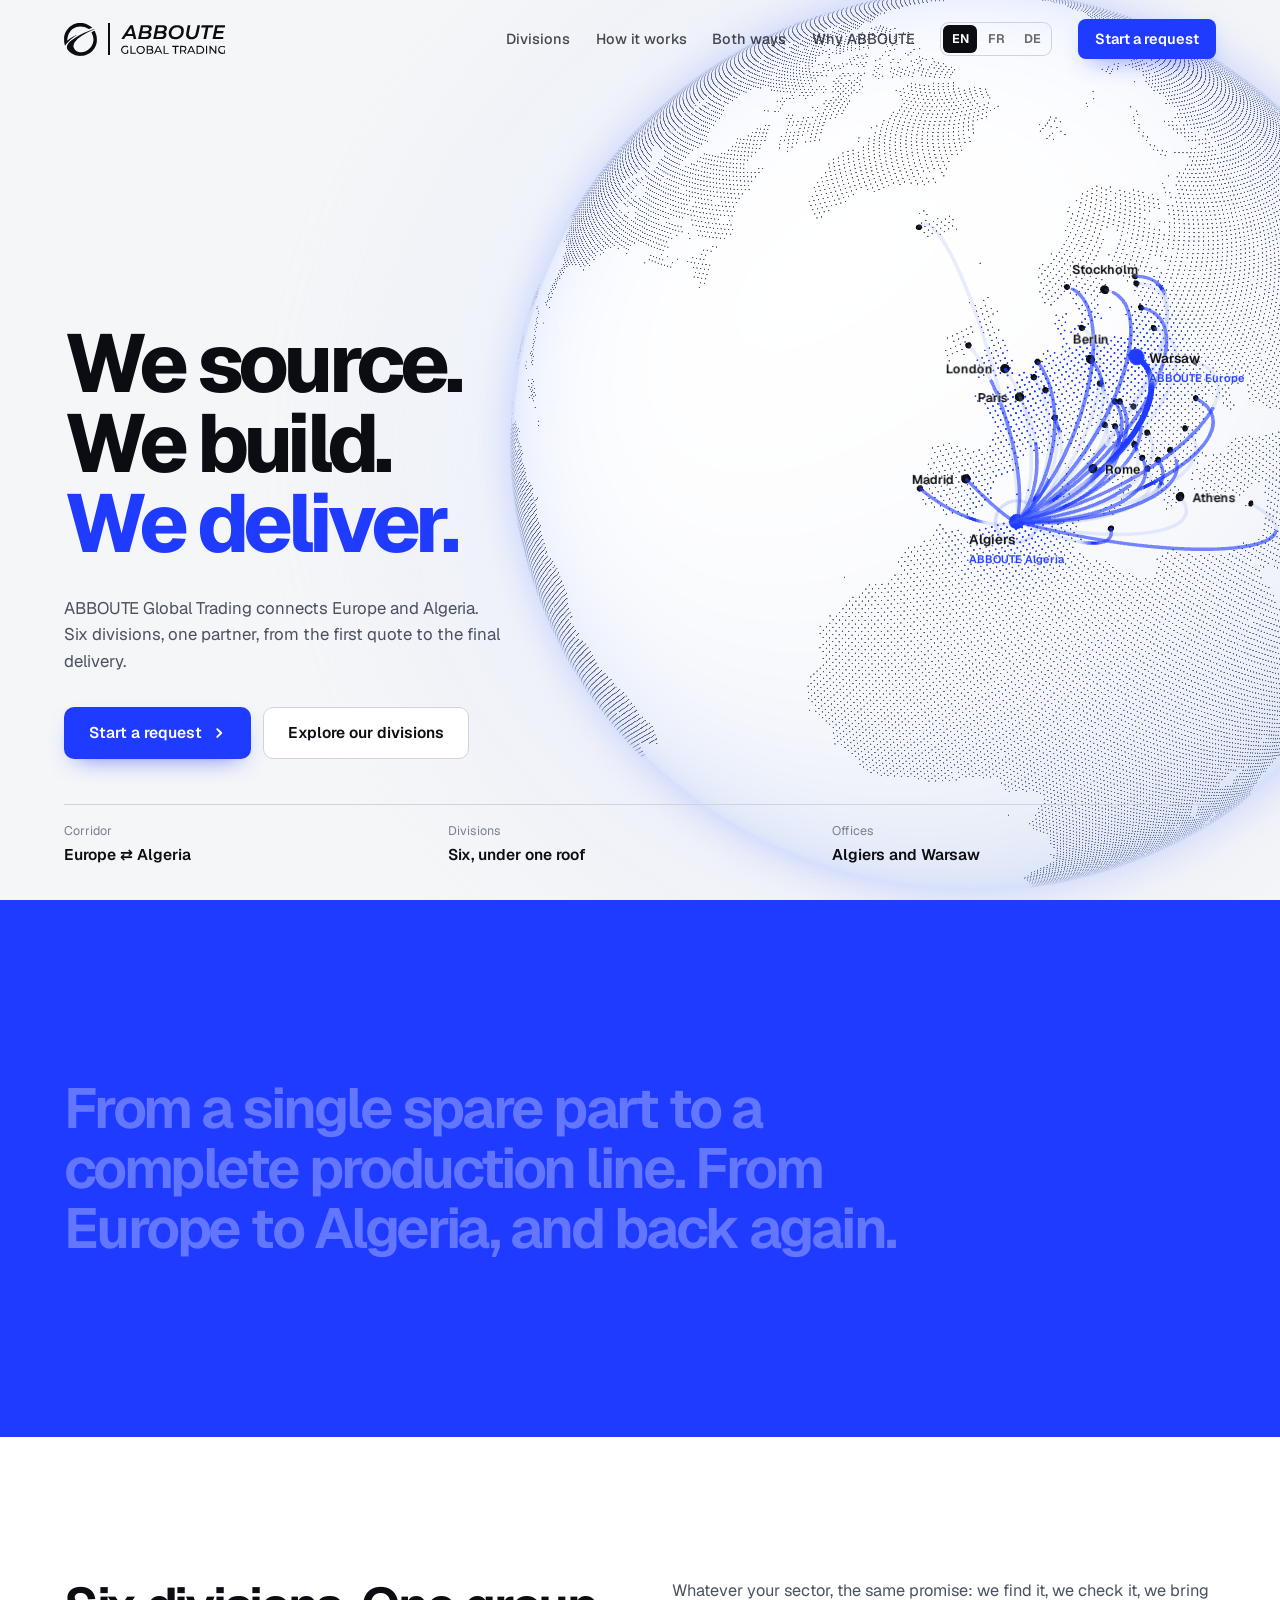
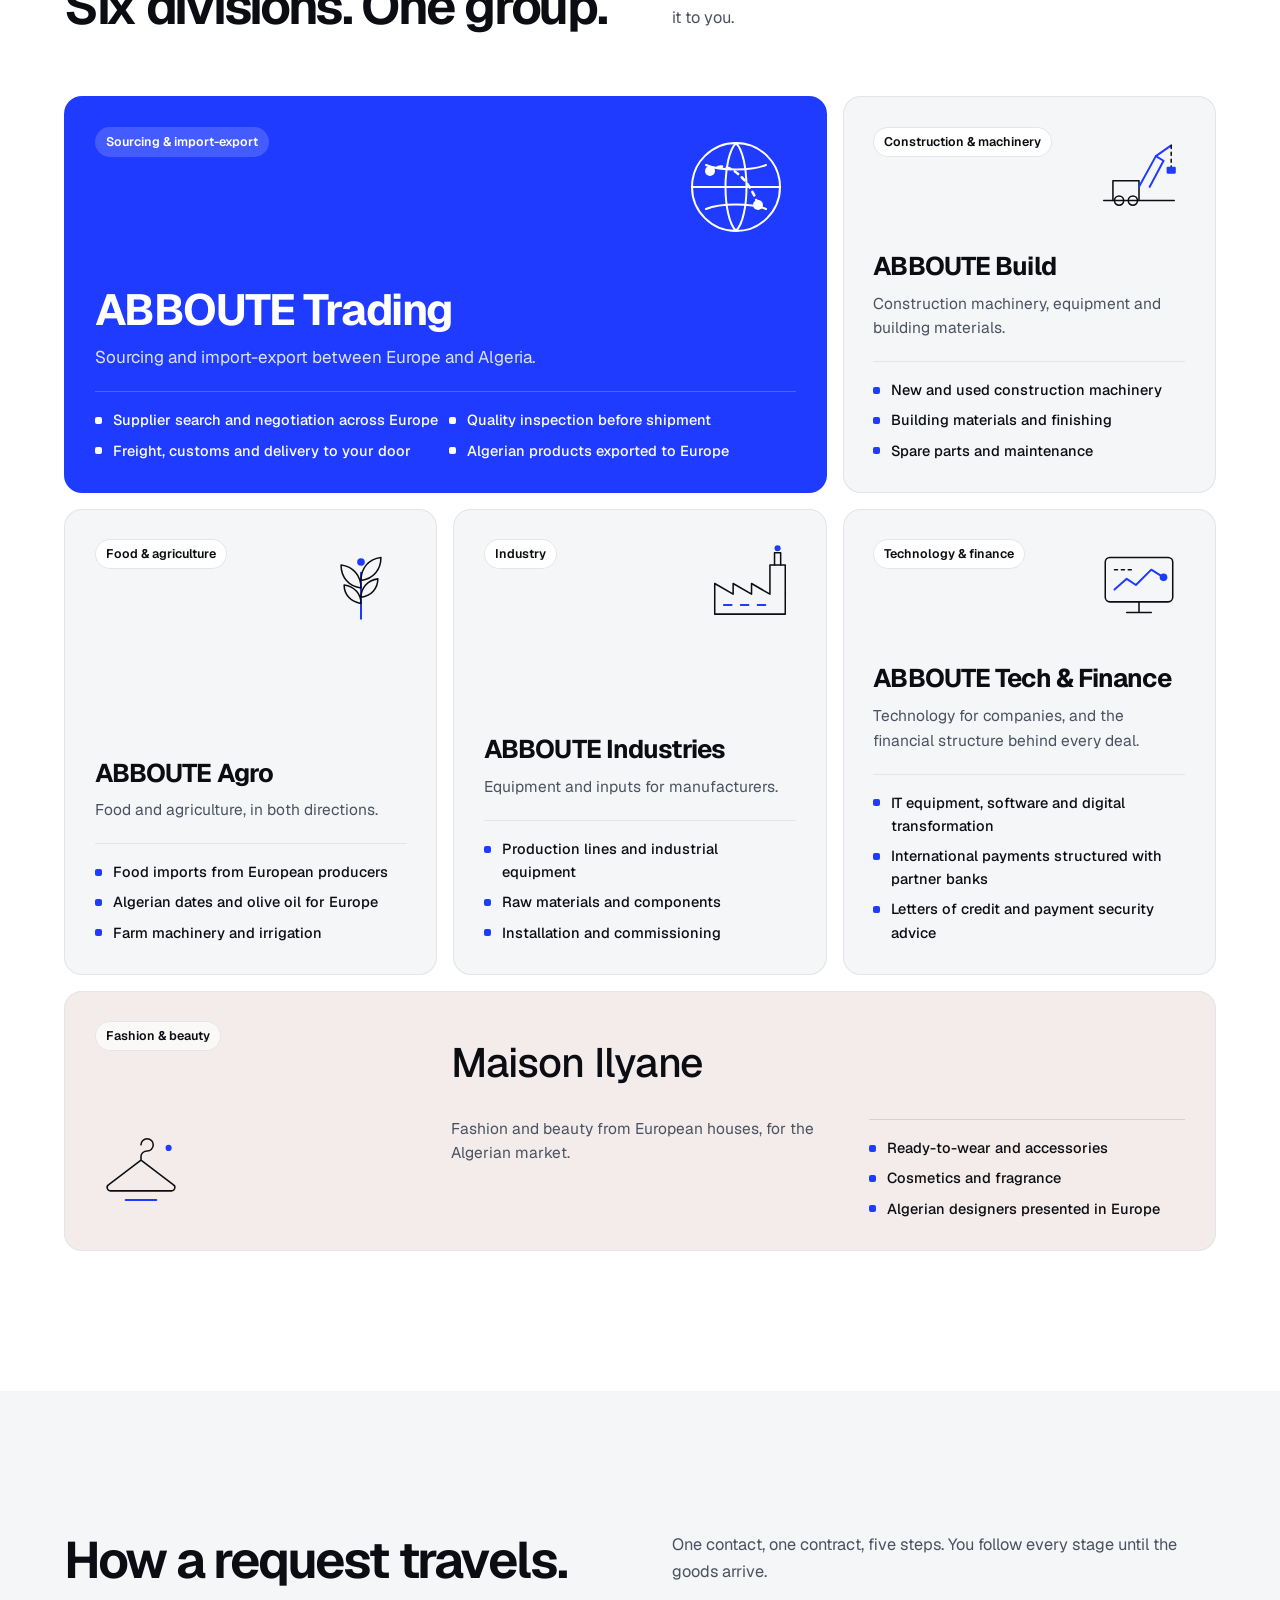
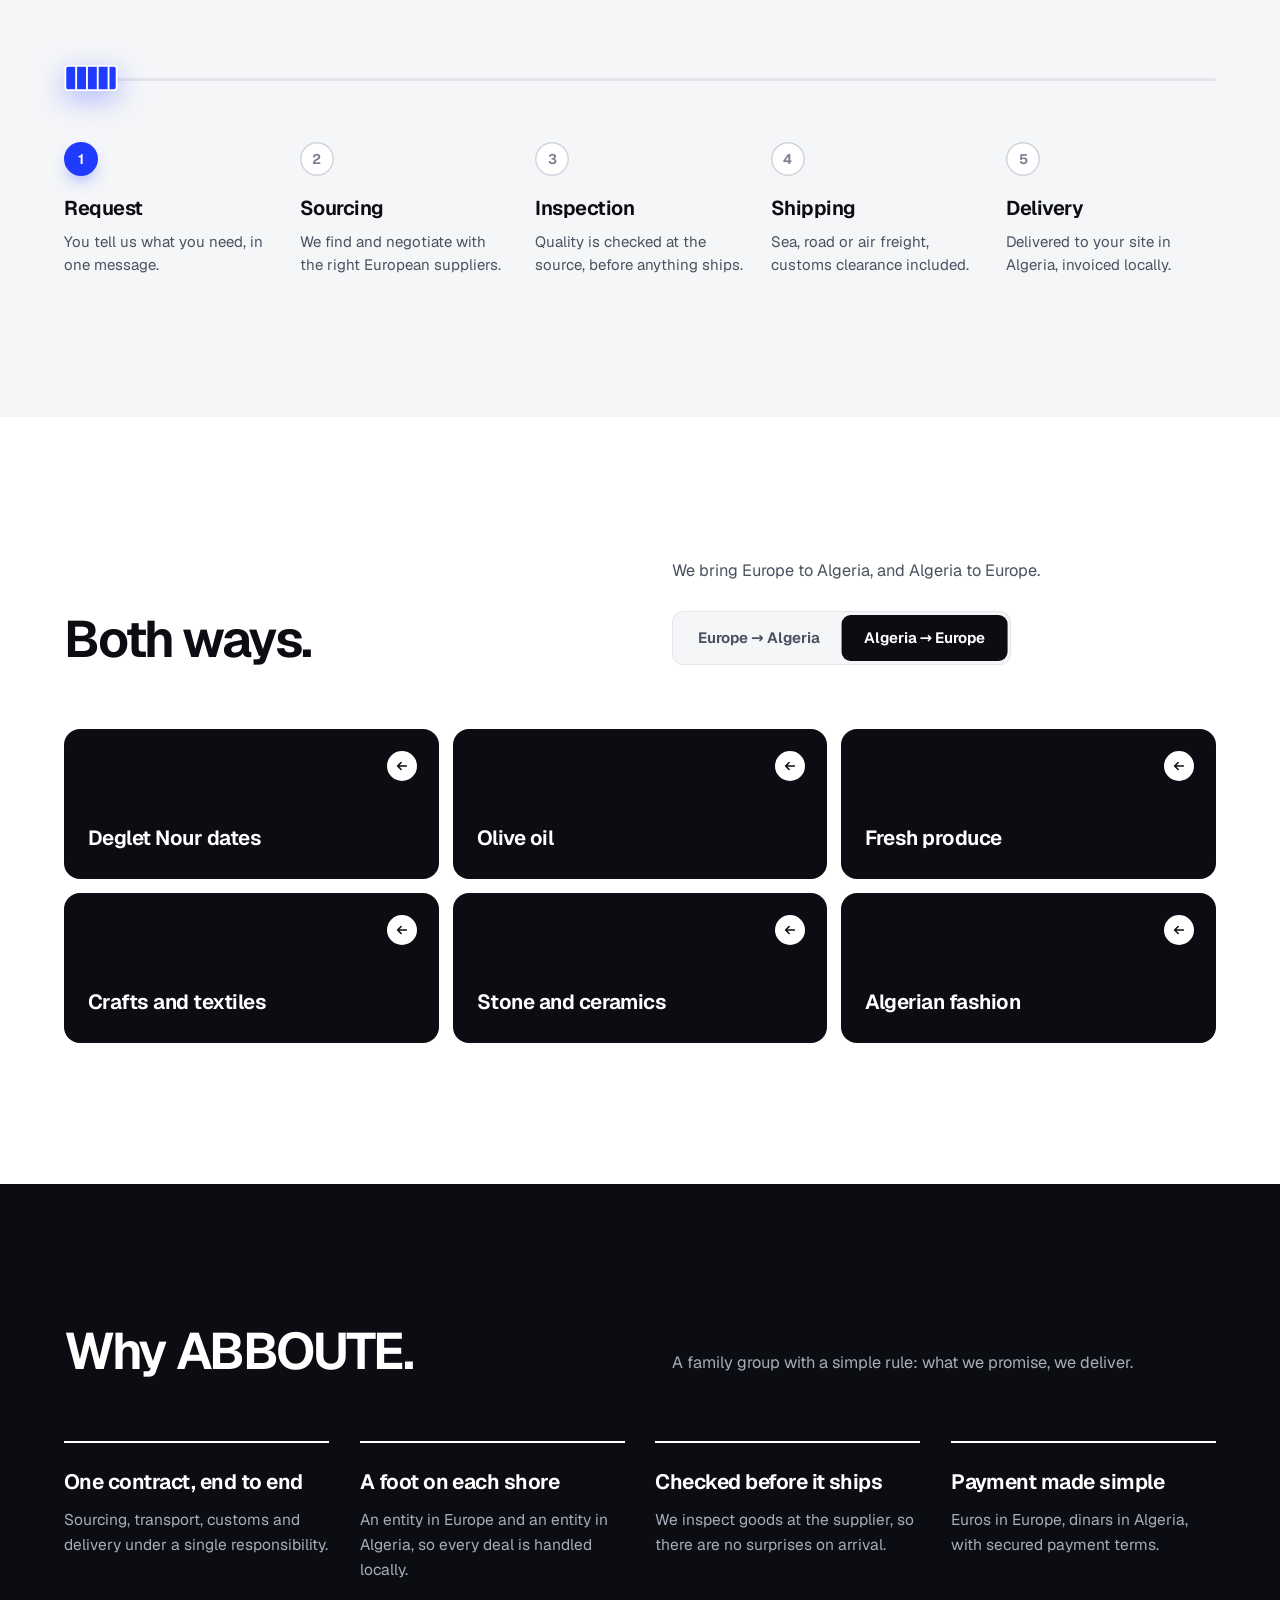
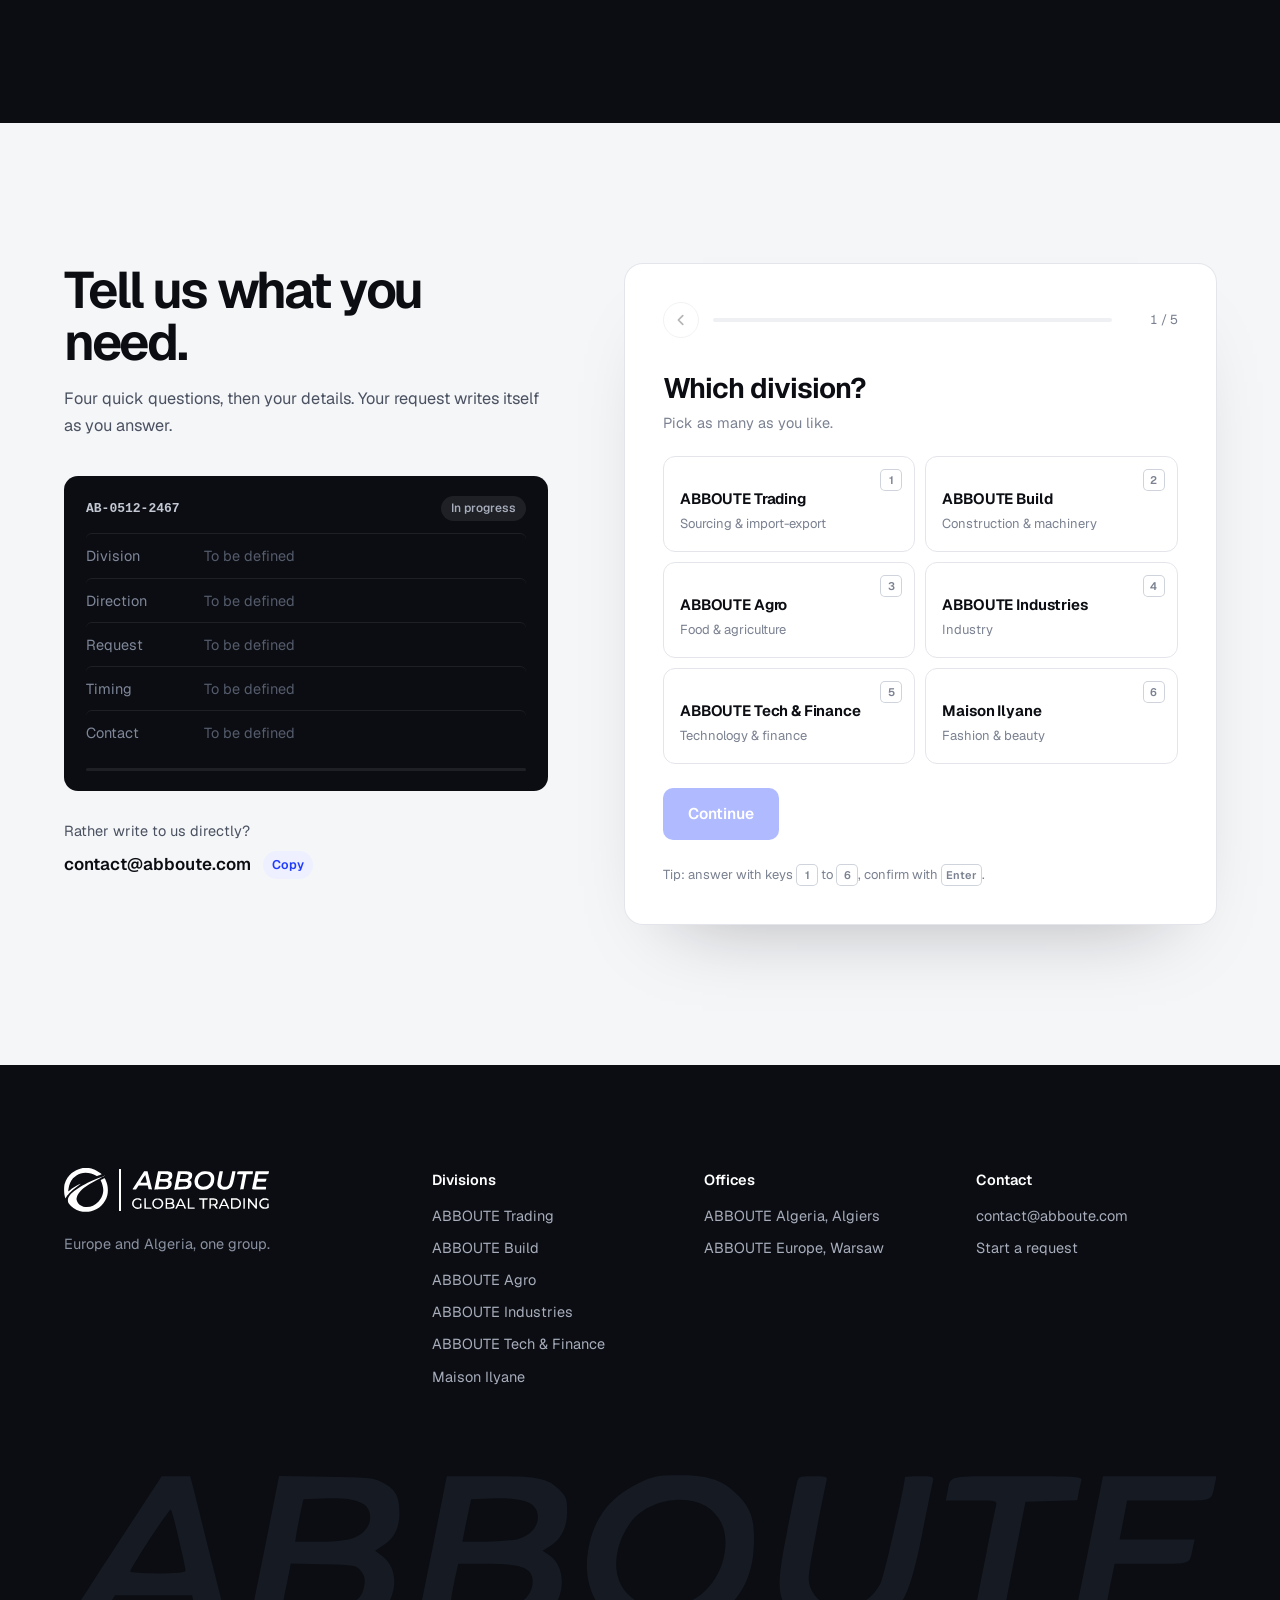
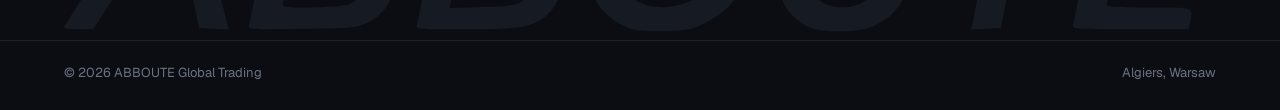
==== commit 009d94f5: "Logo officiel ABBOUTE Global Trading : navigation, pied de page, chargement, favicon, image de parta" ====
--- a/index.html
+++ b/index.html
@@ -5,10 +5,17 @@
 <meta name="viewport" content="width=device-width, initial-scale=1">
 <title>ABBOUTE Global Trading | Europe and Algeria, one group</title>
 <meta name="description" content="ABBOUTE Global Trading connects Europe and Algeria: sourcing and import-export, construction and machinery, food and agriculture, industry, technology and finance, fashion and beauty.">
+<meta property="og:type" content="website">
+<meta property="og:url" content="https://abboute.com/">
+<meta property="og:title" content="ABBOUTE Global Trading | Europe and Algeria, one group">
+<meta property="og:description" content="ABBOUTE Global Trading connects Europe and Algeria: sourcing and import-export, construction and machinery, food and agriculture, industry, technology and finance, fashion and beauty.">
+<meta property="og:image" content="https://abboute.com/assets/brand/og-image.png">
+<meta name="twitter:card" content="summary_large_image">
 <meta name="theme-color" content="#f5f6f8">
 <link rel="manifest" href="site.webmanifest">
 <link rel="apple-touch-icon" href="assets/icons/apple-touch-icon.png">
-<link rel="icon" href="data:image/svg+xml,%3Csvg xmlns='http://www.w3.org/2000/svg' viewBox='0 0 48 48'%3E%3Crect width='48' height='48' rx='10' fill='%230b0d12'/%3E%3Cpath d='M11 37L24 12l13 25M16.5 29h15' fill='none' stroke='%23fff' stroke-width='4' stroke-linecap='round' stroke-linejoin='round'/%3E%3Ccircle cx='24' cy='11' r='4.8' fill='%231f3bff'/%3E%3C/svg%3E">
+<link rel="icon" href="assets/icons/favicon.svg" type="image/svg+xml">
+<link rel="icon" href="assets/icons/favicon-48.png" sizes="48x48">
 <link rel="preload" href="assets/fonts/geist-latin-wght-normal.woff2" as="font" type="font/woff2" crossorigin>
 <link rel="stylesheet" href="assets/css/site.css">
 <link rel="preload" href="assets/js/land.bin" as="fetch" type="application/octet-stream" crossorigin>
@@ -23,20 +30,18 @@
 </head>
 <body>
 <svg width="0" height="0" style="position:absolute" aria-hidden="true">
-  <symbol id="mark" viewBox="0 0 48 48">
-    <path d="M11 37L24 12l13 25M16.5 29h15" fill="none" stroke="currentColor" stroke-width="4" stroke-linecap="round" stroke-linejoin="round"/>
-    <circle cx="24" cy="11" r="4.8" fill="#1f3bff"/>
-  </symbol>
+  <symbol id="mark" viewBox="0 0 159 159"><path fill="currentColor" fill-rule="evenodd" d="M67.5 158C50.9 155.3 36.2 148.1 25 137.1C16.1 128.2 14 124.3 14 116.5C14 102.2 27.4 87.6 58.1 68.7C82.1 53.9 106 42.7 139.8 30.4C144.8 28.6 149 27.3 149 27.5C149 27.7 139.4 32.6 127.7 38.4C92.9 55.7 73.3 68.5 59.8 82.8C51.9 91.2 48.4 97.1 46.4 105.4C44.9 111.2 44.9 112.2 46.4 117.2C50.6 131.9 64.8 141.2 83 141.3C98.3 141.3 112 134.9 124.3 122C132.7 113.3 137.3 105.2 140 94.4C144 78.7 142.1 66.3 132.4 44.4C132 43.4 144.6 37 146.9 37C148.1 37 152.5 47.3 155.6 57.5C159.1 69.1 159.5 87.3 156.6 98.5C149 127.4 127.2 149 98 156.6C90.9 158.4 75.1 159.1 67.5 158ZM4.7 109.3C4.5 108.9 3.4 104.9 2.4 100.5C-0.3 89.3 -0.3 66 2.3 57.5C6.9 42.6 16.7 27.6 27.9 18.3C36.4 11.3 51.7 3.7 61.5 1.5C67.3 0.2 72.3 -0.1 82.3 0.2C93.7 0.6 96.7 1 104 3.6C113.1 6.8 125.9 13.9 132.4 19.4L136.3 22.6L127.5 26C119.8 29 118.6 29.2 116.7 28C99.6 17.3 77.6 14 60.2 19.5C50.4 22.6 38.9 30 32.5 37.3C24.2 46.8 18.2 61.2 16.1 76.5C15.5 80.3 15.3 83.6 15.5 83.8C15.7 84 18.9 81.9 22.7 79.2C35.4 69.9 59.4 56.1 60.6 57.3C60.9 57.5 55.1 61.9 47.8 67.1C32.4 78 15.1 94.5 9.2 103.8C7 107.3 5 109.8 4.7 109.3Z"/></symbol>
+  <symbol id="word" viewBox="0 0 476 132"><path fill="currentColor" fill-rule="evenodd" d="M13.8 131.1C0.3 126.7 -4.2 111.6 4.8 100.8C8.2 96.8 12.7 95 19.5 95C28.4 95 34.9 98.5 31.7 101.7C30.4 103 30 103 27.9 101.7C23.6 98.9 18.6 98.6 13.6 100.9C9.8 102.5 8.5 103.8 6.9 107.5C2 118.7 11.6 129.4 23.9 126.4L27.5 125.5L27.8 119.2C28.1 113.4 28.2 113 30.5 113C32.9 113 33 113.2 33 120.4L33 127.8L29.5 129.4C25.3 131.4 17.5 132.3 13.8 131.1ZM82.5 130.5C70 126.1 66.2 110.6 75.1 100.5C78.9 96.2 83.6 94.7 91.5 95.2C96.4 95.5 98.5 96.2 101.4 98.3C110.4 105.2 111.2 118 103.1 126.1C97.6 131.7 90.2 133.2 82.5 130.5ZM455 130.9C447.1 128.5 442 121.8 442 113.6C442 106 445.7 99.8 452.2 96.4C455.9 94.5 466.4 94.6 470.6 96.6C474.9 98.6 475.6 99.8 473.8 101.6C472.6 102.9 471.7 102.8 467.6 101C459.1 97.2 450.3 100.8 447.9 109.1C444.6 119.9 454.9 129.5 466.1 126.1L470 124.9L470 119C470 113.3 470.1 113 472.5 113C474.9 113 475 113.2 475 120.3L475 127.6L471.6 129.3C467 131.4 459.4 132.2 455 130.9ZM43 113L43 95L45.5 95L47.9 95L48.2 110.8L48.5 126.5L58.2 126.8C67.2 127 68 127.2 68 129C68 130.9 67.3 131 55.5 131L43 131L43 113ZM117 113L117 95L127 95C138.8 95 143.5 96.5 145.1 100.7C146.3 104 145.5 109.3 143.5 111C142.2 112.1 142.4 112.5 144.4 114.1C149.4 118 148.5 126.6 142.9 129.5C140.9 130.6 136.7 131 128.5 131L117 131L117 113ZM156.6 116.8C160.2 108.9 163.9 100.8 164.7 98.7C166.1 95.4 166.6 94.9 169.2 95.2C171.9 95.5 172.6 96.6 180 112.9C184.4 122.5 188 130.5 188 130.7C188 130.9 186.7 131 185.1 131C182.7 131 182 130.4 180.6 126.5L178.8 122L169.4 122L160 122L157.8 126.5C156 130.2 155.1 131 152.9 131L150.1 131L156.6 116.8ZM194 113L194 95L196.5 95L199 95L199 111L199 127L208.5 127C217.3 127 218 127.1 218 129C218 130.9 217.3 131 206 131L194 131L194 113ZM245 115.5L245 100L239 100C233.3 100 233 99.9 233 97.5L233 95L248 95L263 95L263 97.5C263 99.9 262.7 100 257 100L251 100L251 115.5L251 131L248 131L245 131L245 115.5ZM269 113L269 95L278 95C292.6 95 297.5 98.2 297.5 107.7C297.5 112.7 297.2 113.4 293.9 116.4L290.3 119.7L293.2 123.6C298.3 130.3 298.5 131 295.2 131C292.8 131 291.6 130 288.5 125.5L284.8 120L279.4 120L274 120L274 125.5C274 130.7 273.9 131 271.5 131L269 131L269 113ZM301 130.7C301 130.5 304.5 122.5 308.9 112.9C316.3 96.5 316.9 95.5 319.6 95.2C322.4 95 322.7 95.3 330.3 112.2C334.5 121.7 338 129.8 338 130.2C338 130.7 336.9 131 335.5 131C333.4 131 332.6 130.1 331 126.5L329.1 122L319.6 122L310.2 122L308.3 126.5C306.8 130.3 306.1 131 303.8 131C302.2 131 301 130.9 301 130.7ZM344 113L344 95L354.2 95C362.1 95 365.5 95.5 368.6 96.9C379.2 101.7 382.4 116 374.7 124.7C370.1 129.9 366.7 131 354.5 131L344 131L344 113ZM387 113L387 95L389.5 95L392 95L392 113L392 131L389.5 131L387 131L387 113ZM403 113L403 95L405.2 95C406.9 95.1 410.3 98.5 418 108.2L428.5 121.3L428.8 108.2L429.1 95L431.5 95L434 95L434 113L434 131L431.6 131C429.8 131 426.9 128.1 418.9 118.1L408.5 105.1L408.2 118.1L407.9 131L405.5 131L403 131L403 113ZM95.5 125.6C102.2 122.8 105.2 112.6 101.3 105.9C99.5 102.8 92.8 99 89.4 99C88.4 99 85.6 99.9 83.2 101C79.8 102.5 78.5 103.9 76.9 107.5C71.5 119.6 83 130.8 95.5 125.6ZM139.8 125.4C141.5 124.2 142 123 141.8 120.7C141.4 116.4 138.3 115 129.2 115L122 115L122 121L122 127L129.8 127C135.3 127 138.2 126.5 139.8 125.4ZM365.7 125.1C372.9 121.8 375.4 115 372.2 107.6C369.5 101.6 366.2 100 356.5 100L349 100L349 112.8C349 119.9 349.3 126 349.7 126.3C351.1 127.7 361.6 126.9 365.7 125.1ZM173.9 111.2C172.2 107.5 170.5 103.6 170 102.5C169.4 100.8 168.7 101.6 166.2 107.2C161 118.8 160.7 118 169.4 118L176.9 118L173.9 111.2ZM326.7 116.8C325 112.3 319.7 101 319.4 101.3C319.3 101.4 317.5 105.3 315.6 109.8L312.1 118L319.6 118C325.3 118 327.1 117.7 326.7 116.8ZM288 114.7C291.8 112.8 293.5 108.6 292 104.9C290.3 100.9 288.3 100 280.6 100L274 100L274 108L274 116L279.8 116C282.9 116 286.6 115.4 288 114.7ZM139.1 108.1C140.1 106.8 141 105.4 141 105C141 104.6 140.1 103.2 139.1 101.9C137.5 99.9 136.1 99.5 129.6 99.2L122 98.8L122 105L122 111.2L129.6 110.8C136.1 110.5 137.5 110.1 139.1 108.1ZM236 64.1C221 59.2 214.1 45 218.4 28C221.4 16.3 227.9 8.7 239.7 3.3C244.8 0.9 246.8 0.6 255.5 0.6C267.5 0.5 273.7 2.8 279.9 9.5C285 15 286.3 19.6 285.8 30.1C285.2 44.6 278.2 55.3 265.4 61.6C260.2 64.2 258.3 64.5 249 64.7C243.2 64.8 237.4 64.6 236 64.1ZM309 63.4C304.9 61.6 300.4 57.6 298.5 54C295.6 48.4 295.7 43.1 299.5 24C301.5 13.8 303.4 4.5 303.7 3.3C304.2 1.2 304.8 1 310.2 1C315.5 1 316.2 1.2 315.8 2.7C315.5 3.7 313.6 13.3 311.5 24C308 42.5 307.8 43.7 309.3 47.2C311.1 51.4 314.3 53.9 319.3 54.7C327.4 56 334.2 52.4 338 45C339.4 42.2 348 4.8 348 1.4C348 1.2 350.7 1 354 1C359.7 1 360 1.1 359.5 3.2C359.2 4.5 357.2 14.2 355.1 24.8C350.7 46.4 348 53.1 341.7 58.6C339.5 60.4 335.7 62.6 333.2 63.4C327.3 65.5 313.7 65.4 309 63.4ZM2 63.3C2 63 11 48.8 22.1 31.8L42.2 1L48.1 1L53.9 1L54.9 4.7C55.5 6.8 59 21 62.8 36.3L69.8 64.1L63.7 63.8L57.6 63.5L56.2 56.8L54.7 50L38.9 50L23 50L18.5 57L14 64L8 64C4.7 64 2 63.7 2 63.3ZM78.2 62.3C78.4 61.3 81.3 47.1 84.6 30.7L90.5 0.9L110 1.2C128.4 1.5 129.7 1.6 133.6 3.9C138.6 6.7 140 9.4 140 16.1C140 22.2 138.1 26.2 133.5 29.3L130 31.7L132.9 33.8C141.6 40.2 138.4 55.7 127.3 61.1C122.8 63.4 121.3 63.5 100.1 63.8C78.9 64.1 77.8 64 78.2 62.3ZM147.2 62.2C147.5 61.3 150.3 47.1 153.6 30.8L159.5 1L177 1C196.8 1 201 1.8 205.7 6.5C208.7 9.5 209 10.4 209 15.5C209 22.1 206.7 26.7 201.9 29.8L198.9 31.7L201.5 33.4C208.7 38.1 208.6 50.4 201.3 57.5C195.5 63.1 190.7 64 167.2 64C148.2 64 146.8 63.9 147.2 62.2ZM380.1 39.8C382.8 26.4 385.2 14.5 385.5 13.2C386 11 385.9 11 375.4 11L364.8 11L365.5 7.7C367 0.3 364.2 1 394.1 1C419.4 1 421.1 1.1 420.6 2.8C420.4 3.7 419.9 5.9 419.5 7.7L418.9 10.9L408.2 11.2L397.6 11.5L392.5 37.5L387.5 63.5L381.4 63.8L375.3 64.1L380.1 39.8ZM417.2 62.2C417.5 61.3 420.3 47.1 423.6 30.8L429.5 1L452.8 1L476.2 1L475.5 4.2C474 11.6 475.6 11 456.6 11L439.4 11L437.9 19L436.3 27L451.7 27L467.2 27L466.5 30.2C465 37.5 466.4 37 449.6 37L434.3 37L432.6 45.2C431.7 49.8 431 53.8 431 54.2C431 54.7 438.9 55 448.5 55C467.5 55 466.6 54.7 465.4 60.9L464.8 64L440.8 64C418.4 64 416.8 63.9 417.2 62.2ZM119.3 53.7C123.4 51.9 125 50 125.6 45.8C126 43.4 125.7 41.8 124.2 40C122.3 37.6 121.7 37.5 108.7 37.2L95.3 36.9L93.7 45.2C92.7 49.8 92 53.8 92 54.2C92 55.6 115.8 55.1 119.3 53.7ZM190.6 52.4C193.9 50 195.5 45.9 194.6 42.4C193.6 38.4 188.7 37 175.6 37L164.2 37L163.1 42C162.5 44.7 161.7 48.8 161.4 51.1L160.7 55.2L174.3 54.8C186.1 54.5 188.2 54.2 190.6 52.4ZM257.5 53.3C267.3 50 274.2 39.5 274.2 28C274.1 22.7 272.4 18.7 268.8 15.3C260.5 7.5 242.3 10.1 235.1 20.1C229.2 28.2 227.5 38.6 231 45.4C235.3 54 246.2 57.2 257.5 53.3ZM52 40C52 37.9 46.7 15.5 46 14.7C45.5 14.1 30.7 36.4 29.2 40.2C29 40.6 34 41 40.4 41C47.7 41 52 40.6 52 40ZM119.6 26.9C124.7 25.6 128 22.1 128 17.9C128 11.8 122.3 9.6 108 10.2L100.5 10.5L99.4 15.5C98.8 18.2 98.1 22.2 97.7 24.2L97.1 28L106.1 28C111.1 28 117.1 27.5 119.6 26.9ZM188.6 26.9C193.7 25.6 197 22.1 197 17.9C197 11.8 191.3 9.6 177 10.2L169.5 10.5L168.4 15.6C167.8 18.5 167 22.4 166.6 24.4L165.9 28L175 28C180 28 186.1 27.5 188.6 26.9Z"/></symbol>
+  <symbol id="logotype" viewBox="0 0 474 65"><path fill="currentColor" fill-rule="evenodd" d="M234 64.1C219 59.2 212.1 45 216.4 28C219.4 16.3 225.9 8.7 237.7 3.3C242.8 0.9 244.8 0.6 253.5 0.6C265.5 0.5 271.7 2.8 277.9 9.5C283 15 284.3 19.6 283.8 30.1C283.2 44.6 276.2 55.3 263.4 61.6C258.2 64.2 256.3 64.5 247 64.7C241.2 64.8 235.4 64.6 234 64.1ZM307 63.4C302.9 61.6 298.4 57.6 296.5 54C293.6 48.4 293.7 43.1 297.5 24C299.5 13.8 301.4 4.5 301.7 3.3C302.2 1.2 302.8 1 308.2 1C313.5 1 314.2 1.2 313.8 2.7C313.5 3.7 311.6 13.3 309.5 24C306 42.5 305.8 43.7 307.3 47.2C309.1 51.4 312.3 53.9 317.3 54.7C325.4 56 332.2 52.4 336 45C337.4 42.2 346 4.8 346 1.4C346 1.2 348.7 1 352 1C357.7 1 358 1.1 357.5 3.2C357.2 4.5 355.2 14.2 353.1 24.8C348.7 46.4 346 53.1 339.7 58.6C337.5 60.4 333.7 62.6 331.2 63.4C325.3 65.5 311.7 65.4 307 63.4ZM-0 63.3C-0 63 9 48.8 20.1 31.8L40.2 1L46.1 1L51.9 1L52.9 4.7C53.5 6.8 57 21 60.8 36.3L67.8 64.1L61.7 63.8L55.6 63.5L54.2 56.8L52.7 50L36.9 50L21 50L16.5 57L12 64L6 64C2.7 64 -0 63.7 -0 63.3ZM76.2 62.3C76.4 61.3 79.3 47.1 82.6 30.7L88.5 0.9L108 1.2C126.4 1.5 127.7 1.6 131.6 3.9C136.6 6.7 138 9.4 138 16.1C138 22.2 136.1 26.2 131.5 29.3L128 31.7L130.9 33.8C139.6 40.2 136.4 55.7 125.3 61.1C120.8 63.4 119.3 63.5 98.1 63.8C76.9 64.1 75.8 64 76.2 62.3ZM145.2 62.2C145.5 61.3 148.3 47.1 151.6 30.8L157.5 1L175 1C194.8 1 199 1.8 203.7 6.5C206.7 9.5 207 10.4 207 15.5C207 22.1 204.7 26.7 199.9 29.8L196.9 31.7L199.5 33.4C206.7 38.1 206.6 50.4 199.3 57.5C193.5 63.1 188.7 64 165.2 64C146.2 64 144.8 63.9 145.2 62.2ZM378.1 39.8C380.8 26.4 383.2 14.5 383.5 13.2C384 11 383.9 11 373.4 11L362.8 11L363.5 7.7C365 0.3 362.2 1 392.1 1C417.4 1 419.1 1.1 418.6 2.8C418.4 3.7 417.9 5.9 417.5 7.7L416.9 10.9L406.2 11.2L395.6 11.5L390.5 37.5L385.5 63.5L379.4 63.8L373.3 64.1L378.1 39.8ZM415.2 62.2C415.5 61.3 418.3 47.1 421.6 30.8L427.5 1L450.8 1L474.2 1L473.5 4.2C472 11.6 473.6 11 454.6 11L437.4 11L435.9 19L434.3 27L449.7 27L465.2 27L464.5 30.2C463 37.5 464.4 37 447.6 37L432.3 37L430.6 45.2C429.7 49.8 429 53.8 429 54.2C429 54.7 436.9 55 446.5 55C465.5 55 464.6 54.7 463.4 60.9L462.8 64L438.8 64C416.4 64 414.8 63.9 415.2 62.2ZM117.3 53.7C121.4 51.9 123 50 123.6 45.8C124 43.4 123.7 41.8 122.2 40C120.3 37.6 119.7 37.5 106.7 37.2L93.3 36.9L91.7 45.2C90.7 49.8 90 53.8 90 54.2C90 55.6 113.8 55.1 117.3 53.7ZM188.6 52.4C191.9 50 193.5 45.9 192.6 42.4C191.6 38.4 186.7 37 173.6 37L162.2 37L161.1 42C160.5 44.7 159.7 48.8 159.4 51.1L158.7 55.2L172.3 54.8C184.1 54.5 186.2 54.2 188.6 52.4ZM255.5 53.3C265.3 50 272.2 39.5 272.2 28C272.1 22.7 270.4 18.7 266.8 15.3C258.5 7.5 240.3 10.1 233.1 20.1C227.2 28.2 225.5 38.6 229 45.4C233.3 54 244.2 57.2 255.5 53.3ZM50 40C50 37.9 44.7 15.5 44 14.7C43.5 14.1 28.7 36.4 27.2 40.2C27 40.6 32 41 38.4 41C45.7 41 50 40.6 50 40ZM117.6 26.9C122.7 25.6 126 22.1 126 17.9C126 11.8 120.3 9.6 106 10.2L98.5 10.5L97.4 15.5C96.8 18.2 96.1 22.2 95.7 24.2L95.1 28L104.1 28C109.1 28 115.1 27.5 117.6 26.9ZM186.6 26.9C191.7 25.6 195 22.1 195 17.9C195 11.8 189.3 9.6 175 10.2L167.5 10.5L166.4 15.6C165.8 18.5 165 22.4 164.6 24.4L163.9 28L173 28C178 28 184.1 27.5 186.6 26.9Z"/></symbol>
 </svg>
 <div class="loader" id="loader" aria-hidden="true">
-  <svg class="loader-mark" viewBox="0 0 48 48"><path class="lm-path" d="M11 37L24 12l13 25M16.5 29h15"/><circle class="lm-node" cx="24" cy="11" r="4.8"/></svg>
+  <svg class="loader-mark" viewBox="0 0 159 159"><use href="#mark"/></svg>
 </div>
 <a class="skip" href="#contenu" data-i18n="k146">Skip to content</a>
 <div class="progress" aria-hidden="true"><i id="progress"></i></div>
 <header class="nav" id="nav">
   <a href="#top" class="brand" aria-label="ABBOUTE Global Trading, home" data-i18n-attr="aria-label:k6">
-    <svg class="brand-mark"><use href="#mark"/></svg>
-    <span class="brand-word">ABBOUTE<small>Global Trading</small></span>
+    <svg class="brand-mark"><use href="#mark"/></svg><i class="brand-rule"></i><svg class="brand-word" viewBox="0 0 476 132" role="img" aria-label="ABBOUTE Global Trading"><use href="#word"/></svg>
   </a>
   <nav class="nav-links" id="navLinks" aria-label="Main navigation" data-i18n-attr="aria-label:k7">
     <a href="#divisions" data-i18n="k1">Divisions</a>
@@ -235,13 +240,13 @@
 <a href="#contact" class="mob-cta btn btn-primary" id="mobCta"><span data-i18n="k5">Start a request</span> <svg class="chev" viewBox="0 0 16 16" aria-hidden="true"><path d="M6 3.5L10.5 8 6 12.5"/></svg></a>
 <footer class="footer">
   <div class="wrap foot-cols">
-    <div class="foot-brand"><svg class="brand-mark"><use href="#mark"/></svg><span class="brand-word">ABBOUTE<small>Global Trading</small></span>
+    <div class="foot-brand"><span class="brand"><svg class="brand-mark"><use href="#mark"/></svg><i class="brand-rule"></i><svg class="brand-word" viewBox="0 0 476 132" role="img" aria-label="ABBOUTE Global Trading"><use href="#word"/></svg></span>
       <p data-i18n="k140">Europe and Algeria, one group.</p></div>
     <div class="foot-col"><span class="fh" data-i18n="k141">Divisions</span><span>ABBOUTE Trading</span><span>ABBOUTE Build</span><span>ABBOUTE Agro</span><span>ABBOUTE Industries</span><span>ABBOUTE Tech &amp; Finance</span><span>Maison Ilyane</span></div>
     <div class="foot-col"><span class="fh" data-i18n="k142">Offices</span><span data-i18n="k143">ABBOUTE Algeria, Algiers</span><span data-i18n="k144">ABBOUTE Europe, Warsaw</span></div>
     <div class="foot-col"><span class="fh">Contact</span><a href="mailto:contact@abboute.com">contact@abboute.com</a><a href="#contact" data-i18n="k5">Start a request</a></div>
   </div>
-  <div class="foot-giant" aria-hidden="true">ABBOUTE</div>
+  <svg class="foot-giant" viewBox="0 0 474 65" aria-hidden="true"><use href="#logotype"/></svg>
   <div class="wrap foot-base"><span>© 2026 ABBOUTE Global Trading</span><span data-i18n="k145">Algiers, Warsaw</span></div>
 </footer>
 </body>
--- a/assets/css/site.css
+++ b/assets/css/site.css
@@ -52,9 +52,9 @@
 /* Chargement */
 .loader{position:fixed;inset:0;z-index:500;background:var(--mist);display:grid;place-items:center;transition:opacity .6s ease .1s,visibility 0s .7s}
 .loader.out{opacity:0;visibility:hidden}
-.loader-mark{width:60px;height:60px}
-.lm-path{fill:none;stroke:var(--ink);stroke-width:4;stroke-linecap:round;stroke-linejoin:round;stroke-dasharray:90;stroke-dashoffset:90;animation:draw .7s var(--ease) .05s forwards}
-.lm-node{fill:var(--blue);transform-box:fill-box;transform-origin:center;transform:scale(0);animation:pop .45s var(--ease) .55s forwards}
+.loader-mark{width:64px;height:64px}
+.loader-mark{color:var(--ink);clip-path:circle(0% at 50% 50%);transform:rotate(-140deg) scale(.86);animation:lmIn .9s var(--ease) .05s forwards}
+@keyframes lmIn{to{clip-path:circle(72% at 50% 50%);transform:none}}
 @keyframes draw{to{stroke-dashoffset:0}}
 @keyframes pop{to{transform:scale(1)}}
 .progress{position:fixed;left:0;right:0;top:0;height:2px;z-index:200;pointer-events:none}
@@ -68,10 +68,11 @@
 .nav.dark-sec{color:#fff}
 .nav.dark-sec::before{opacity:1;background:rgba(11,13,18,.86);box-shadow:0 1px 0 rgba(255,255,255,.08)}
 .nav.hide{transform:translateY(-100%)}
-.brand{display:flex;align-items:center;gap:11px}
-.brand-mark{width:30px;height:30px}
-.brand-word{display:inline-flex;align-items:baseline;gap:8px;font-weight:750;font-size:19px;letter-spacing:.07em;line-height:1}
-.brand-word small{font-size:12.5px;font-weight:500;letter-spacing:.01em;opacity:.6}
+.brand{display:flex;align-items:center;gap:11px;color:inherit}
+.brand-mark{width:33px;height:33px;flex:none;transition:transform .8s var(--ease)}
+.brand:hover .brand-mark{transform:rotate(-24deg)}
+.brand-rule{width:1.6px;height:32px;background:currentColor;flex:none}
+.brand-word{height:29px;width:auto;aspect-ratio:476/132;flex:none}
 .nav-links{display:flex;align-items:center;gap:clamp(14px,2vw,30px)}
 .nav-links>a:not(.btn){font-size:14.5px;font-weight:500;opacity:.75;transition:opacity .2s;position:relative;padding:6px 0}
 .nav-links>a:not(.btn):hover,.nav-links>a.active{opacity:1}
@@ -288,7 +289,7 @@
 .foot-col{display:flex;flex-direction:column;gap:9px;font-size:14.5px;color:#a7adbb}
 .foot-col a:hover{color:#fff}
 .fh{color:#fff;font-weight:600;margin-bottom:4px}
-.foot-giant{font-weight:750;font-size:clamp(4.6rem,18vw,18rem);letter-spacing:-.06em;line-height:.8;color:#161a23;text-align:center;margin-top:clamp(40px,6vw,90px);user-select:none}
+.foot-giant{display:block;width:min(100%,1400px);margin-inline:auto;padding:0 var(--gut);box-sizing:border-box;overflow:visible;height:auto;aspect-ratio:474/65;color:#161a23;margin-top:clamp(40px,6vw,90px);user-select:none}
 .foot-base{display:flex;justify-content:space-between;padding-top:22px;padding-bottom:26px;border-top:1px solid rgba(255,255,255,.08);font-size:13px;color:#6b7282}
 
 /* Apparitions */
@@ -352,7 +353,7 @@
   .mob-cta.show{transform:none}
 }
 @media(max-width:560px){
-  .nav .brand-word small{display:none}
+  .nav .brand-word{height:24px}.nav .brand-mark{width:28px;height:28px}.nav .brand-rule{height:26px}
   .tile-in{min-height:90px;padding:14px}
   .done-sum>div{grid-template-columns:92px 1fr}
 }
@@ -361,8 +362,11 @@
   *,*::before,*::after{animation-duration:.01ms!important;animation-iteration-count:1!important;transition-duration:.01ms!important}
   .hl>span,.hero-lede,.hero-actions,.hero-facts{transform:none!important;opacity:1!important}
   .js-reveal [data-reveal],.js-reveal [data-reveal-list]>*{opacity:1;transform:none;filter:none}
-  .lm-path{stroke-dashoffset:0}.lm-node{transform:none}
+  .loader-mark{clip-path:none;transform:none;animation:none}
   .mf-text .w{color:#fff}
 }
 @media(hover:hover){.tile-in{padding-right:44px}}
 @media(max-width:900px){.hero-title{font-size:clamp(2.4rem,10.6vw,4.4rem)}}
+
+.foot-brand .brand-mark{width:44px;height:44px}.foot-brand .brand-rule{height:42px}.foot-brand .brand-word{height:38px}
+@media(max-width:560px){.foot-cols{grid-template-columns:1fr;gap:36px}.foot-cols>*{min-width:0}}
